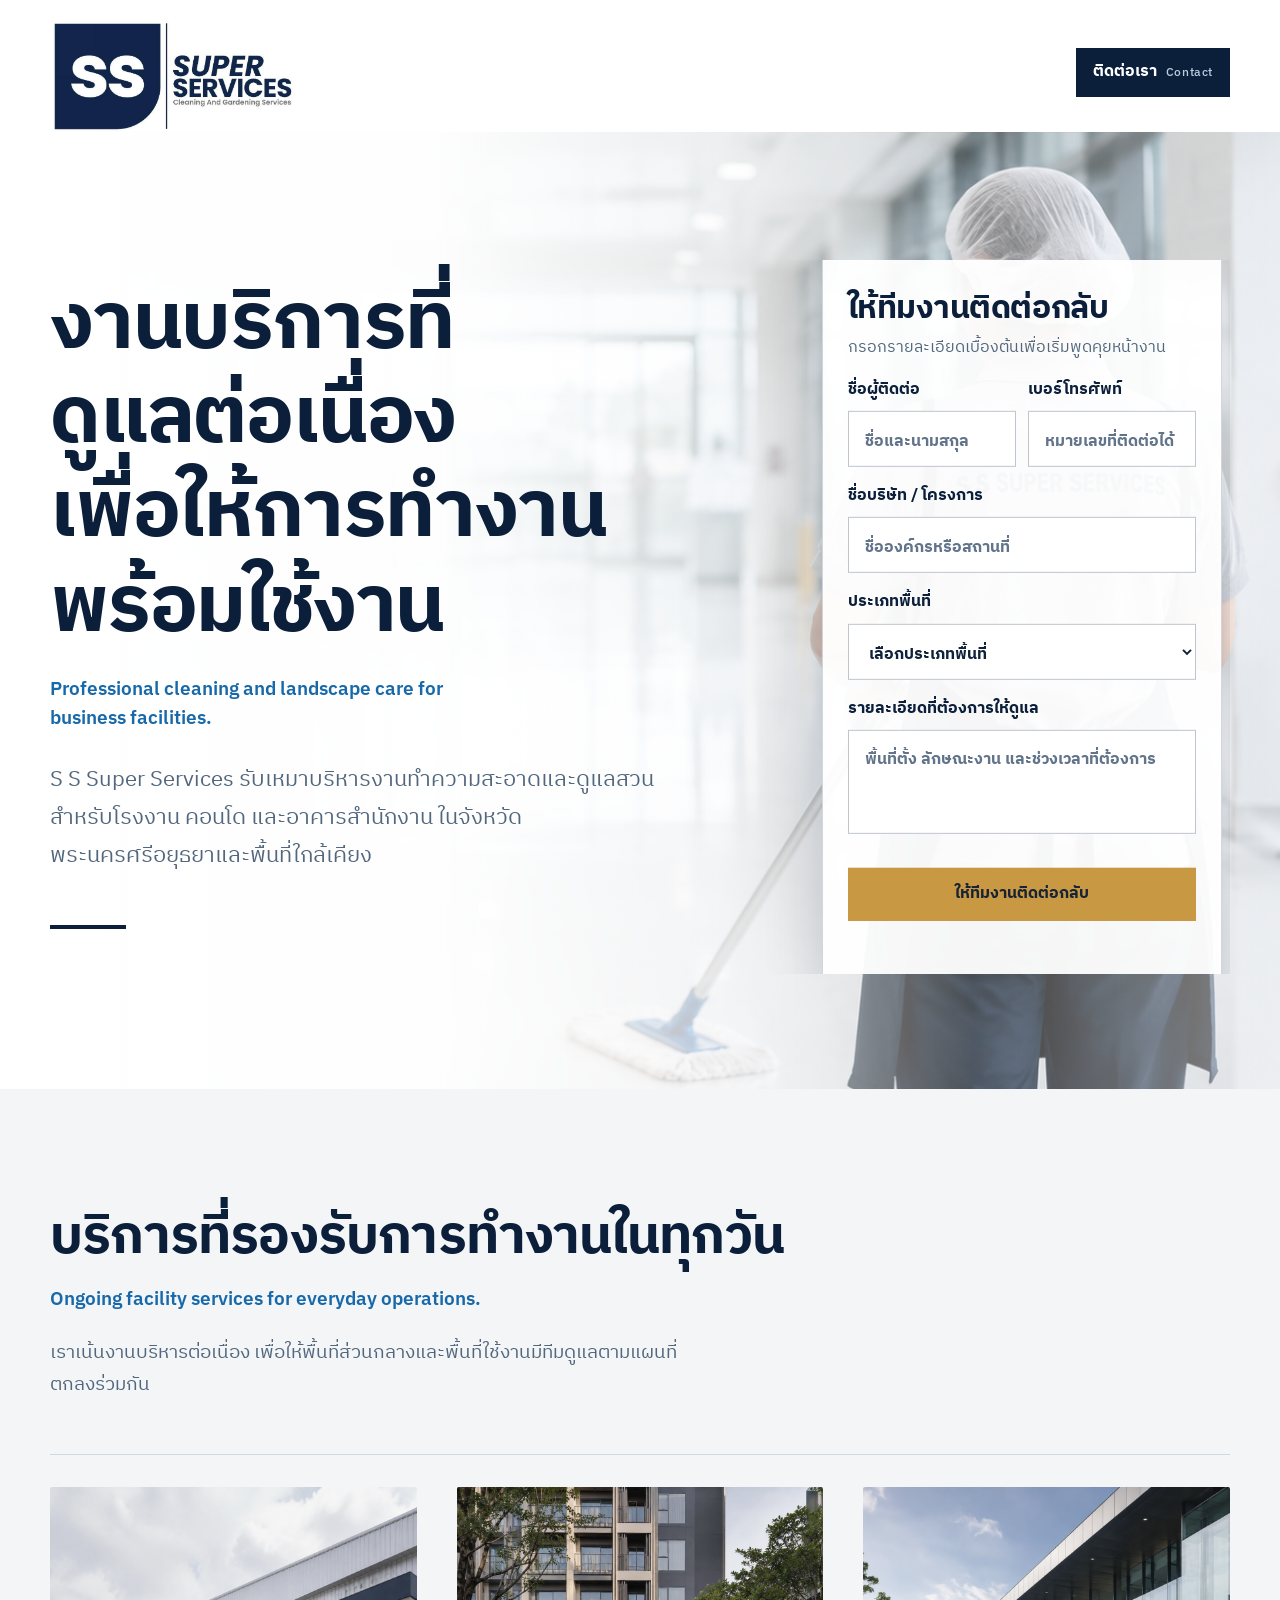
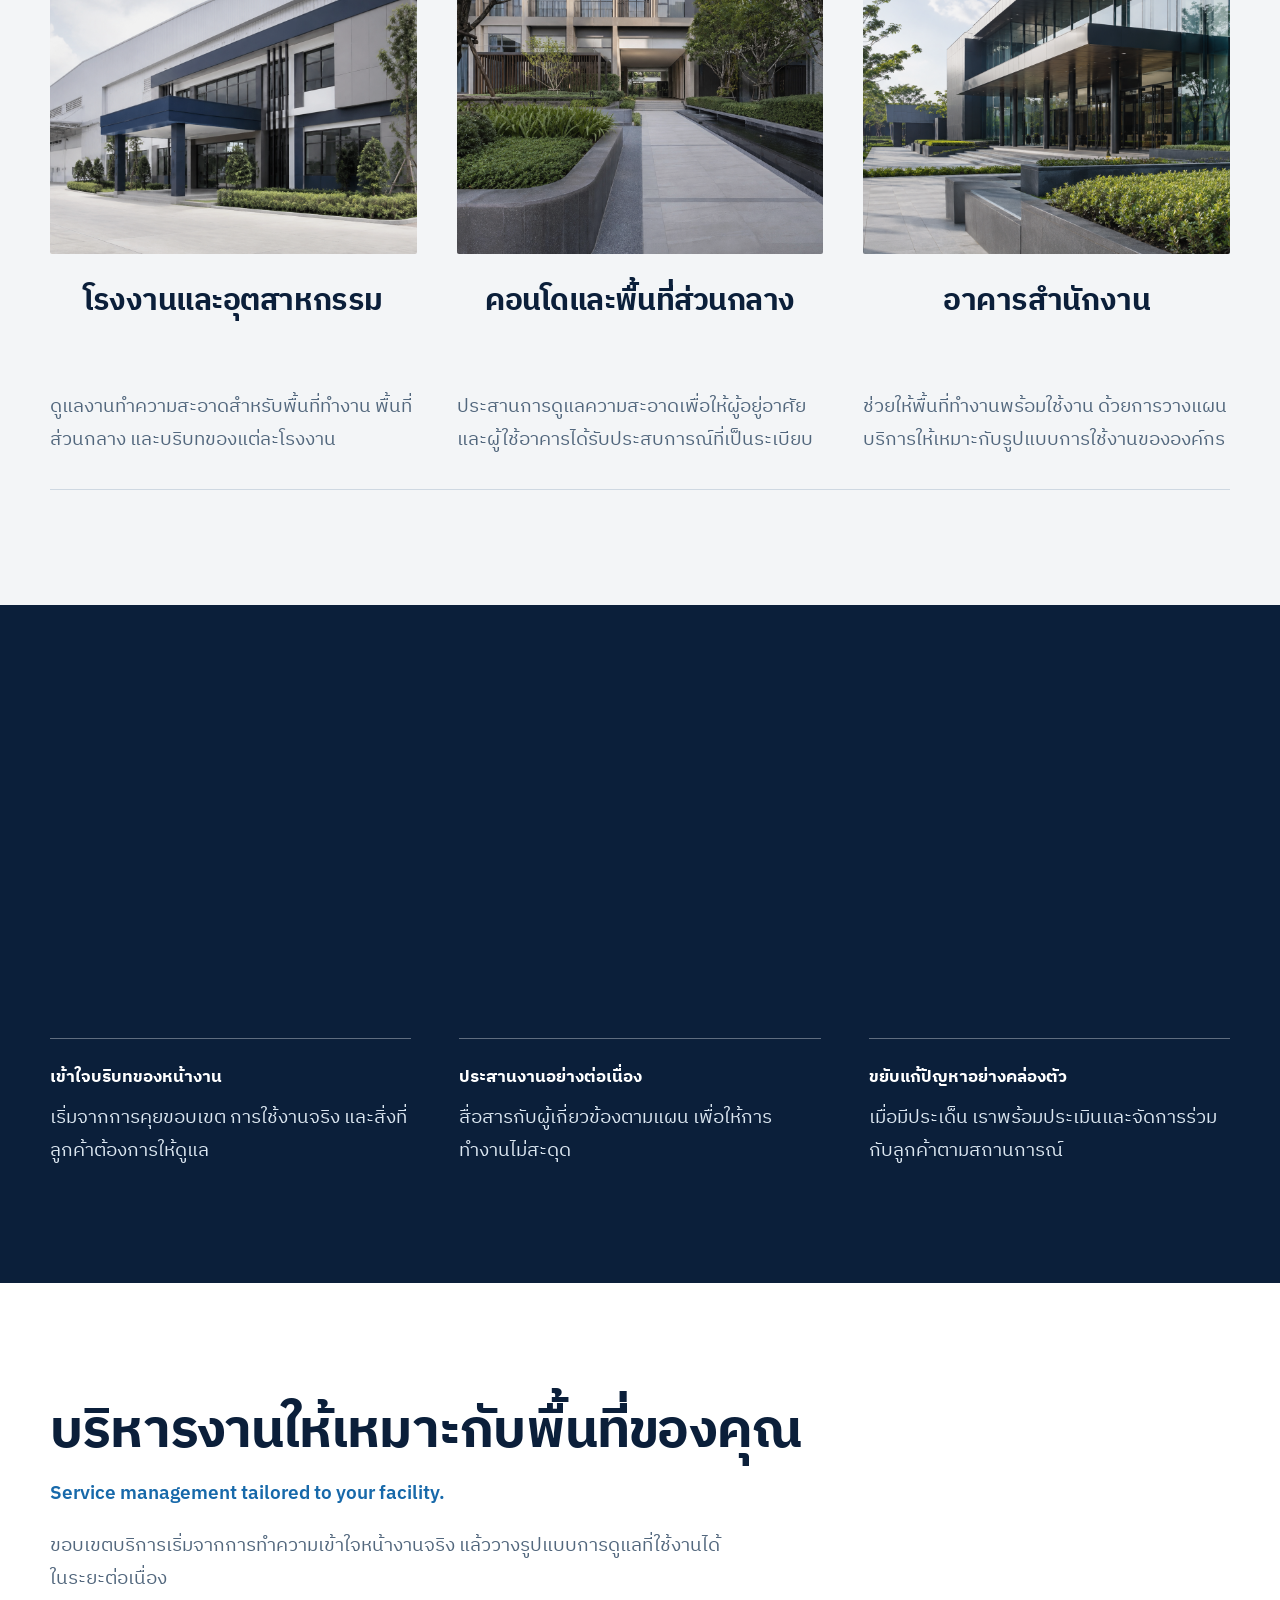
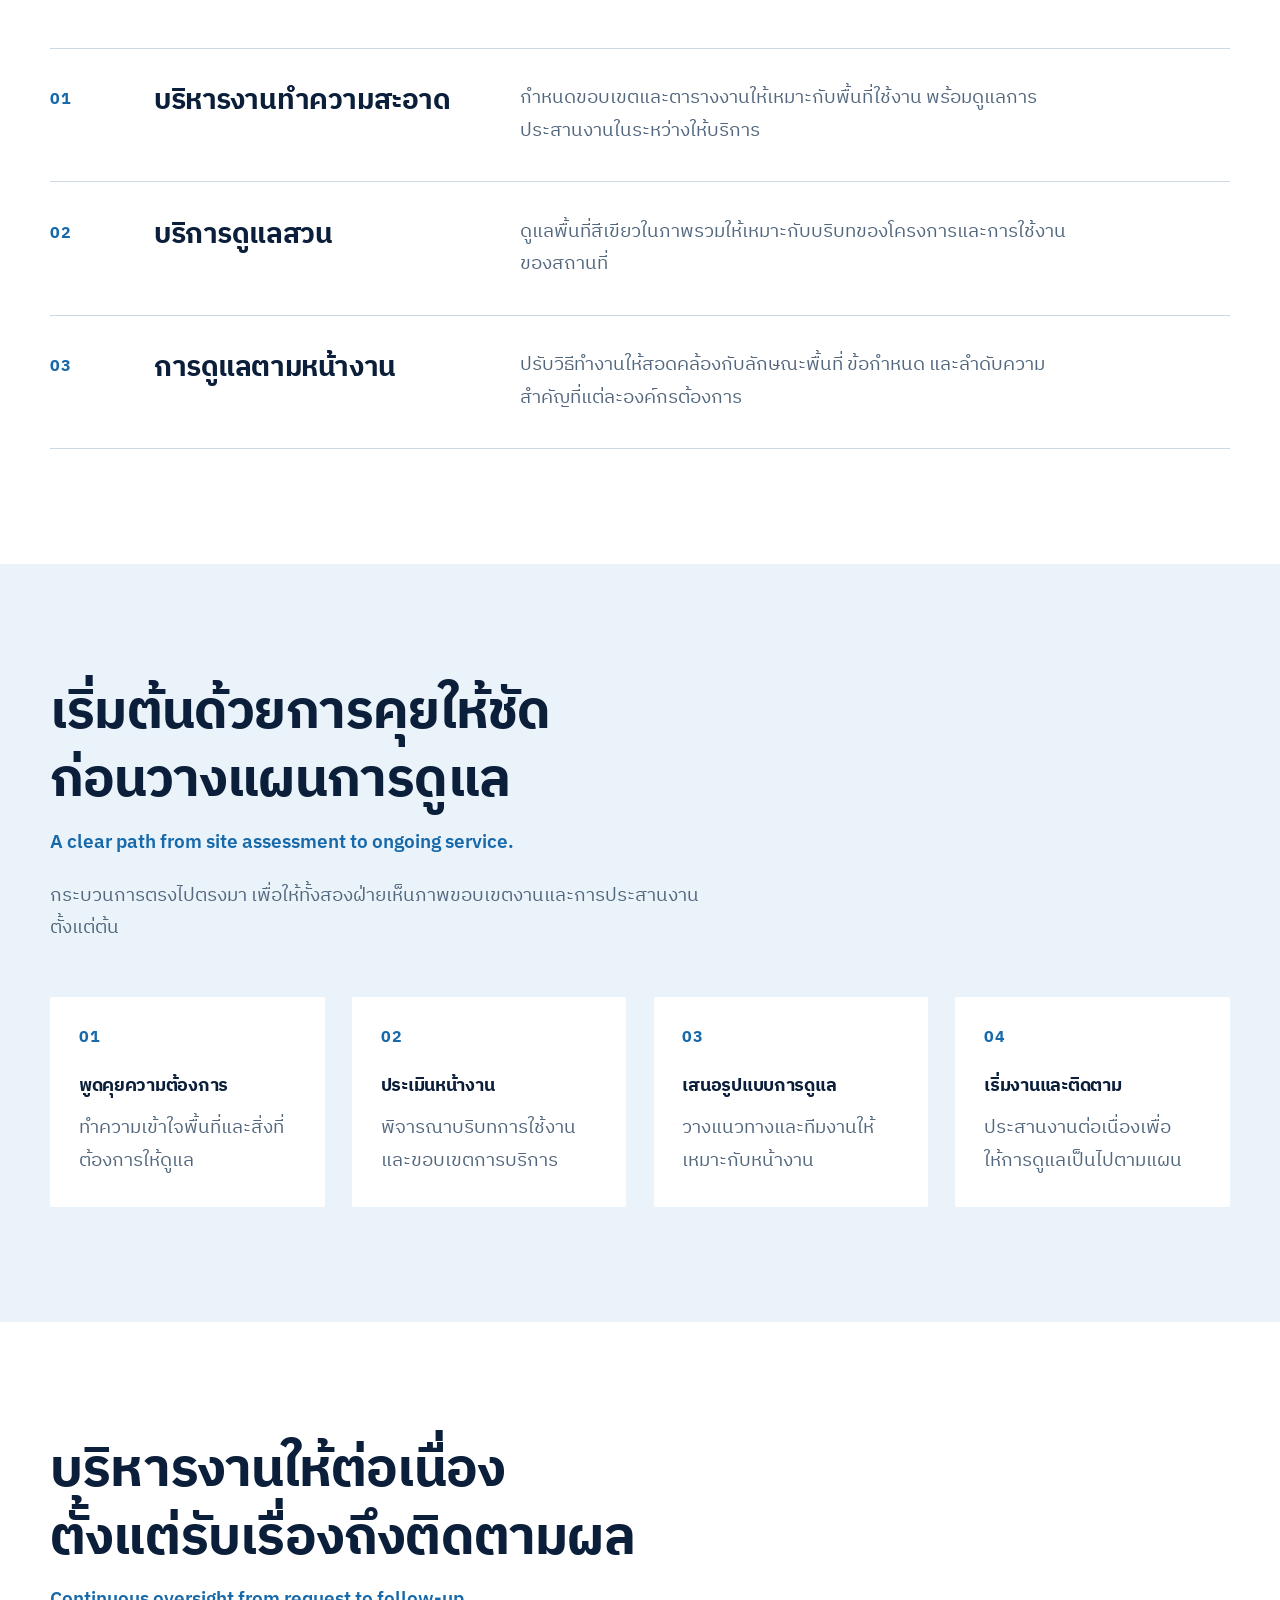
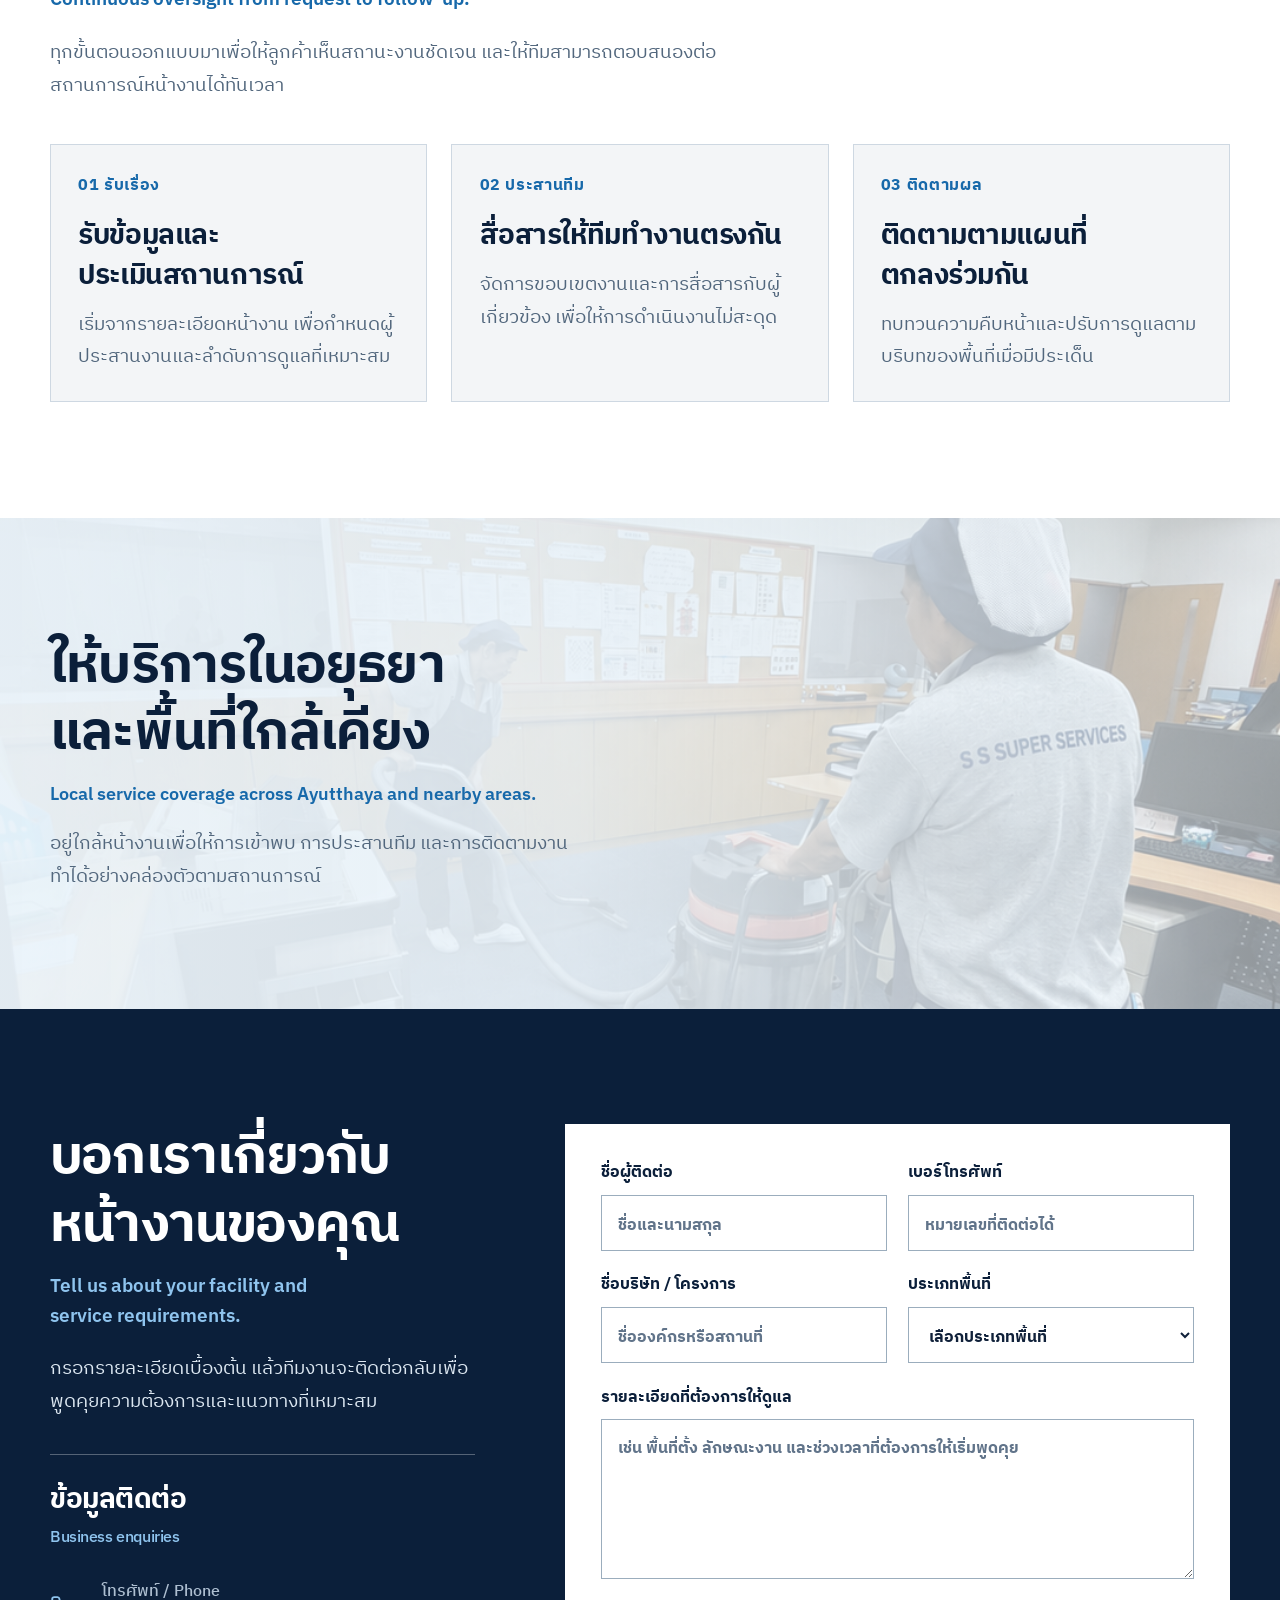
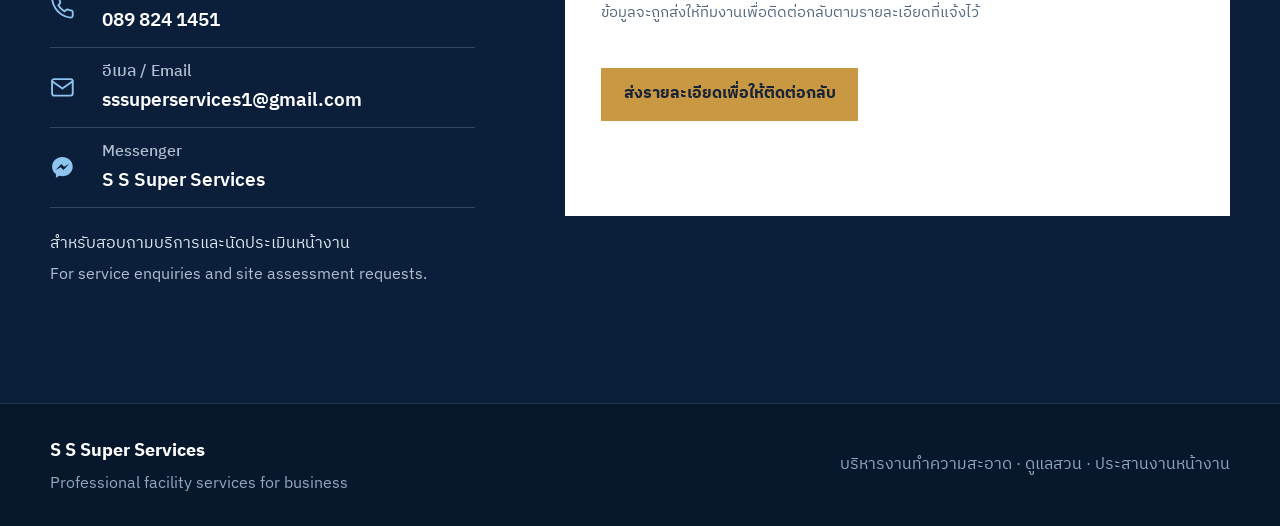
==== index.html @ 6e3c9402 "Refine contact links forms and responsive headings" ====
<!doctype html>
<html lang="th">
  <head>
    <meta charset="utf-8" />
    <meta
      name="viewport"
      content="width=device-width,initial-scale=1,viewport-fit=cover"
    />
    <meta name="theme-color" content="#0b1f3a" />
    <title>S S Super Services | บริหารงานทำความสะอาดและดูแลสวน</title>
    <meta
      name="description"
      content="S S Super Services บริหารงานทำความสะอาดและดูแลสวนสำหรับโรงงาน คอนโด และสำนักงานในอยุธยาและพื้นที่ใกล้เคียง"
    />
    <link rel="preconnect" href="https://fonts.googleapis.com" />
    <link rel="preconnect" href="https://fonts.gstatic.com" crossorigin />
    <link
      href="https://fonts.googleapis.com/css2?family=IBM+Plex+Sans+Thai:wght@400;500;600;700&family=IBM+Plex+Sans:wght@400;500;600;700&display=swap"
      rel="stylesheet"
    />
    <style>
      :root {
        --navy: #0b1f3a;
        --blue: #1769aa;
        --pale: #eaf3fa;
        --mist: #f3f5f7;
        --ink: #10213a;
        --muted: #52677d;
        --line: #ced8e2;
        --gold: #c99842;
        --light: #dce7f1;
        --display: clamp(2.25rem, 5.8vw, 4rem);
        --h2: clamp(1.85rem, 4.7vw, 3.05rem);
        --h3: clamp(1.22rem, 2.6vw, 1.55rem);
        --body: clamp(1rem, 1.35vw, 1.1rem);
        --section: clamp(4.25rem, 9vw, 7.5rem);
      }
      * {
        box-sizing: border-box;
      }
      html {
        scroll-behavior: smooth;
      }
      body {
        margin: 0;
        background: #fff;
        color: var(--ink);
        font-family: "Noto Sans Thai", Tahoma, sans-serif;
        font-size: var(--body);
        font-weight: 400;
        line-height: 1.92;
        font-synthesis: none;
        text-rendering: optimizeLegibility;
        padding-inline: env(safe-area-inset-left) env(safe-area-inset-right);
      }
      ::selection {
        background: var(--blue);
        color: #fff;
      }
      :focus-visible {
        outline: 3px solid var(--gold);
        outline-offset: 4px;
      }
      a {
        color: inherit;
      }
      button,
      input,
      select,
      textarea {
        font: inherit;
      }
      .shell {
        width: min(100% - 40px, 1180px);
        margin: auto;
      }
      .site-header {
        padding-top: 0.85rem;
      }
      .site-header::after {
        content: "";
        display: block;
        width: min(100% - 40px, 1180px);
        height: 1px;
        margin: 1rem auto 0;
        background: var(--line);
      }
      .header-row {
        min-height: 5.75rem;
        display: flex;
        align-items: center;
        justify-content: space-between;
        gap: 1rem;
      }
      .brand {
        line-height: 0;
      }
      .brand-logo {
        display: block;
        width: clamp(158px, 42vw, 250px);
        height: auto;
      }
      .contact-link {
        display: grid;
        place-items: center;
        min-width: 44px;
        min-height: 44px;
        color: var(--navy);
        font-size: 1rem;
        font-weight: 700;
        line-height: 1.55;
        text-decoration: none;
        border-bottom: 2px solid var(--blue);
        padding: 0.25rem 0;
      }
      .contact-link:hover {
        color: var(--blue);
      }
      main {
        overflow: hidden;
      }
      section {
        padding-block: var(--section);
      }
      h1,
      h2,
      h3,
      p {
        margin: 0;
      }
      h1,
      h2,
      h3 {
        color: var(--navy);
        overflow-wrap: anywhere;
      }
      .phrase {
        display: inline-block;
        white-space: nowrap;
      }
      h1 {
        font-size: var(--display);
        font-weight: 700;
        line-height: 1.43;
        letter-spacing: 0;
      }
      h2 {
        max-width: 27ch;
        font-size: var(--h2);
        font-weight: 700;
        line-height: 1.47;
        letter-spacing: 0;
      }
      h3 {
        font-size: var(--h3);
        font-weight: 700;
        line-height: 1.56;
      }
      .hero {
        position: relative;
        padding-top: clamp(4rem, 10vw, 8.5rem);
        background-color: #fff;
        background-image:
          linear-gradient(
            90deg,
            #fff 0%,
            rgba(255, 255, 255, 0.98) 34%,
            rgba(255, 255, 255, 0.72) 57%,
            rgba(255, 255, 255, 0.26) 76%,
            rgba(255, 255, 255, 0.52) 100%
          ),
          url("assets/ss-super-services-brand/hero-worker-wide-v3.png");
        background-size: cover;
        background-position: 70% center;
      }
      .hero-grid {
        display: grid;
        gap: 2.25rem;
        align-items: stretch;
      }
      .hero-copy {
        display: flex;
        flex-direction: column;
        justify-content: flex-start;
        min-width: 0;
        padding: clamp(0.4rem, 1.4vw, 1.1rem) clamp(0.25rem, 1vw, 1rem)
          clamp(1.75rem, 3.5vw, 3rem) 0;
        background: transparent;
        backdrop-filter: none;
      }
      .hero-copy h1 {
        max-width: 100%;
        font-size: clamp(2.55rem, 5.45vw, 4.35rem);
        line-height: 1.31;
      }
      .lead {
        max-width: 48ch;
        margin-top: 1.8rem;
        color: var(--muted);
        font-size: clamp(1.04rem, 3.5vw, 1.22rem);
        line-height: 1.96;
      }
      .hero-rule {
        width: 76px;
        height: 4px;
        margin-top: 3.15rem;
        background: var(--navy);
      }
      .hero-mobile-cta {
        display: none;
      }
      .hero-slot {
        position: relative;
        min-height: 20rem;
        overflow: hidden;
        background: transparent;
      }
      .hero-form {
        position: absolute;
        right: 0.5rem;
        top: 50%;
        bottom: auto;
        transform: translateY(-50%);
        display: grid;
        gap: 1rem;
        align-content: center;
        width: min(calc(100% - 1rem), 25rem);
        padding: 1.55rem;
        background: rgba(255, 255, 255, 0.48);
        border: 1px solid rgba(255, 255, 255, 0.58);
        backdrop-filter: blur(3px);
        box-shadow: 0 20px 52px rgba(13, 38, 70, 0.12);
      }
      .hero-form h3 {
        margin-top: 1rem;
        margin-bottom: -0.65rem;
        font-size: 1.9rem;
        line-height: 1.38;
        text-shadow: 0 1px 12px rgba(255, 255, 255, 0.78);
      }
      .hero-form p {
        margin-top: 0;
        color: var(--muted);
        font-size: 0.98rem;
        line-height: 1.7;
      }
      .hero-form label {
        color: var(--navy);
        font-size: 0.9rem;
        line-height: 1.45;
      }
      .hero-form input,
      .hero-form select,
      .hero-form textarea {
        min-height: 46px;
        padding: 0.68rem 0.8rem;
        background: rgba(255, 255, 255, 0.18);
        border-color: rgba(11, 31, 58, 0.26);
      }
      .hero-form textarea {
        min-height: 6.5rem;
        resize: none;
      }
      .hero-form .form-row {
        gap: 0.75rem;
      }
      .hero-form .button {
        width: 100%;
        min-height: 46px;
        margin-top: 0.15rem;
      }
      .hero-form .form-status {
        min-height: 1.6em;
        color: var(--navy);
        font-size: 0.88rem;
        line-height: 1.55;
      }
      .section-top {
        max-width: 60rem;
      }
      .section-top > p {
        max-width: 61ch;
        margin-top: 1.45rem;
        color: var(--muted);
        line-height: 1.94;
      }
      .service-areas {
        background: var(--mist);
      }
      .areas-grid {
        display: grid;
        gap: 2.2rem;
        margin-top: 3.25rem;
        padding-block: 2rem;
        border-block: 1px solid var(--line);
      }
      .area {
        display: grid;
        gap: 0.9rem;
        align-content: start;
        min-width: 0;
      }
      .area-visual {
        margin-bottom: 0.9rem;
      }
      .area-image {
        display: block;
        width: 100%;
        aspect-ratio: 1/1;
        object-fit: cover;
        border-radius: 1.35rem;
        filter: saturate(0.86) contrast(0.97);
      }
      .area h3 {
        margin-top: 0;
      }
      .area p,
      .service-item p,
      .step p,
      .area-band p {
        max-width: 52ch;
        color: var(--muted);
        line-height: 1.92;
      }
      .coordination {
        background: var(--navy);
        color: #fff;
      }
      .coordination h2 {
        color: #fff;
      }
      .coordination .section-top > p,
      .commitment p,
      .form-section .section-top > p,
      .form-help {
        color: var(--light);
      }
      .coordination-grid {
        display: grid;
        gap: 2.8rem;
        margin-top: 3.25rem;
      }
      .commitment {
        border-top: 1px solid rgba(255, 255, 255, 0.35);
        padding-top: 1.5rem;
      }
      .commitment b {
        display: block;
        color: #fff;
        font-size: 1.08rem;
        font-weight: 700;
        line-height: 1.64;
      }
      .commitment p {
        margin-top: 0.7rem;
        line-height: 1.92;
      }
      .service-list {
        margin-top: 3.25rem;
        border-top: 1px solid var(--line);
      }
      .service-item {
        display: grid;
        grid-template-columns: 2.8rem minmax(0, 1fr);
        gap: 1rem;
        padding: 2.1rem 0;
        border-bottom: 1px solid var(--line);
      }
      .service-number,
      .step b {
        color: var(--blue);
        font-family: Tahoma, sans-serif;
        font-weight: 700;
        letter-spacing: 0.06em;
      }
      .service-number {
        font-size: 0.9rem;
        line-height: 1.55;
        padding-top: 0.38rem;
      }
      .process {
        background: var(--pale);
      }
      .process-grid {
        display: grid;
        gap: 1.4rem;
        margin-top: 3.25rem;
        padding: 0;
        border: 0;
      }
      .step {
        display: flex;
        flex-direction: column;
        min-width: 0;
        min-height: 100%;
        padding: 1.8rem;
        background: #fff;
        border-radius: 1.35rem;
      }
      .step b {
        display: block;
        font-family: Tahoma, sans-serif;
        font-size: 0.98rem;
        line-height: 1.55;
        margin-bottom: 1.4rem;
      }
      .step h3 {
        min-height: 3.15em;
      }
      .step p {
        margin-top: 0.9rem;
      }
      .field-standard {
        background: #fff;
      }
      .standard-grid {
        display: grid;
        gap: 1rem;
        margin-top: 2.6rem;
      }
      .standard-card {
        min-width: 0;
        padding: 1.7rem;
        border: 1px solid var(--line);
        background: var(--mist);
      }
      .standard-number {
        display: block;
        color: var(--blue);
        font-family: Tahoma, sans-serif;
        font-size: 0.9rem;
        font-weight: 700;
        letter-spacing: 0.08em;
      }
      .standard-card h3 {
        margin-top: 1.1rem;
      }
      .standard-card p {
        margin-top: 0.75rem;
        color: var(--muted);
        line-height: 1.88;
      }
      .coverage {
        background: var(--navy);
        color: #fff;
      }
      .coverage h2 {
        color: #fff;
      }
      .coverage-grid {
        display: grid;
        gap: 2.5rem;
        align-items: center;
      }
      .eyebrow {
        color: #78b6e8 !important;
        font-family: Tahoma, sans-serif;
        font-size: 0.85rem;
        font-weight: 700;
        letter-spacing: 0.1em;
        line-height: 1.5;
      }
      .coverage-copy > p:last-child {
        max-width: 54ch;
        margin-top: 1.25rem;
        color: var(--light);
        line-height: 1.9;
      }
      .coverage-map {
        position: relative;
        min-height: 22rem;
        overflow: hidden;
        border: 1px solid rgba(255, 255, 255, 0.26);
        background: rgba(255, 255, 255, 0.06);
      }
      .coverage-map::before,
      .coverage-map::after {
        content: "";
        position: absolute;
        border: 1px solid rgba(120, 182, 232, 0.22);
        border-radius: 50%;
        pointer-events: none;
      }
      .coverage-map::before {
        width: 29rem;
        height: 29rem;
        right: -14rem;
        bottom: -15rem;
      }
      .coverage-map::after {
        width: 18rem;
        height: 18rem;
        left: -10rem;
        top: -10rem;
      }
      .map-line {
        position: absolute;
        height: 1px;
        transform-origin: left;
        background: rgba(120, 182, 232, 0.72);
      }
      .line-bkk {
        left: 49%;
        top: 58%;
        width: 30%;
        transform: rotate(47deg);
      }
      .line-pathum {
        left: 49%;
        top: 54%;
        width: 25%;
        transform: rotate(20deg);
      }
      .line-nontha {
        left: 49%;
        top: 60%;
        width: 32%;
        transform: rotate(76deg);
      }
      .line-suphan {
        left: 48%;
        top: 52%;
        width: 25%;
        transform: rotate(-47deg);
      }
      .map-node {
        position: absolute;
        z-index: 1;
        display: grid;
        place-items: center;
        min-width: 4.5rem;
        min-height: 2.3rem;
        padding: 0.35rem 0.7rem;
        border: 1px solid rgba(255, 255, 255, 0.36);
        background: rgba(11, 31, 58, 0.7);
        color: #fff;
        font-size: 0.84rem;
        font-weight: 700;
        line-height: 1.35;
      }
      .map-hub {
        left: 39%;
        top: 47%;
        border-color: #d7aa5b;
        background: var(--gold);
        color: var(--ink);
      }
      .map-bkk {
        right: 10%;
        bottom: 15%;
      }
      .map-pathum {
        right: 13%;
        top: 25%;
      }
      .map-nontha {
        right: 22%;
        bottom: 7%;
      }
      .map-suphan {
        left: 12%;
        top: 15%;
      }
      .area-band {
        border: 0;
      }
      .area-band-grid {
        display: grid;
        gap: 1.4rem;
        align-items: center;
      }
      .form-section {
        background: var(--navy);
        color: #fff;
      }
      .form-section h2 {
        color: #fff;
      }
      .contact-form {
        display: grid;
        gap: 1.35rem;
        max-width: 780px;
        margin-top: 2.9rem;
      }
      .form-row {
        display: grid;
        gap: 1.35rem;
      }
      label {
        display: grid;
        gap: 0.55rem;
        color: #fff;
        font-size: 1rem;
        font-weight: 700;
        line-height: 1.62;
      }
      input,
      select,
      textarea {
        width: 100%;
        min-height: 50px;
        border: 1px solid #9badbd;
        border-radius: 0;
        background: #fff;
        color: var(--ink);
        padding: 0.82rem 1rem;
        line-height: 1.7;
      }
      textarea {
        min-height: 10rem;
        resize: vertical;
      }
      input::placeholder,
      textarea::placeholder {
        color: #61748a;
        opacity: 1;
      }
      .form-help {
        font-size: 0.94rem;
        line-height: 1.84;
      }
      .button {
        min-height: 52px;
        width: 100%;
        border: 1px solid var(--gold);
        background: var(--gold);
        color: #172337;
        padding: 0.8rem 1.35rem;
        font-weight: 700;
        line-height: 1.55;
        cursor: pointer;
      }
      .button:hover {
        background: #d7aa5b;
      }
      .button:active {
        transform: translateY(1px);
      }
      .form-status {
        min-height: 2em;
        color: #fff;
        font-weight: 700;
        line-height: 1.82;
      }
      .reveal {
        opacity: 0;
        transform: translateY(18px);
        transition:
          opacity 0.55s ease,
          transform 0.55s cubic-bezier(0.2, 0.8, 0.2, 1);
      }
      .reveal.is-visible {
        opacity: 1;
        transform: none;
      }
      @media (min-width: 640px) {
        .shell {
          width: min(100% - 64px, 1180px);
        }
        .site-header::after {
          width: min(100% - 64px, 1180px);
        }
        .button {
          width: max-content;
          min-width: 220px;
        }
        .area-band-grid {
          grid-template-columns: 0.8fr 1.2fr;
          gap: 3rem;
        }
      }
      @media (min-width: 720px) {
        .shell {
          width: min(100% - 80px, 1180px);
        }
        .site-header::after {
          width: min(100% - 80px, 1180px);
        }
        .header-row {
          min-height: clamp(5.75rem, 10vw, 7rem);
        }
        .hero-grid {
          grid-template-columns: minmax(0, 1.16fr) minmax(25rem, 0.84fr);
          gap: 1.5rem;
        }
        .hero-slot {
          min-height: 42rem;
        }
        .areas-grid {
          grid-template-columns: repeat(3, minmax(0, 1fr));
          gap: 2rem;
        }
        .area h3 {
          min-height: 3.15em;
        }
        .coordination-grid {
          grid-template-columns: repeat(3, minmax(0, 1fr));
          gap: 3rem;
        }
        .service-item {
          grid-template-columns: 5rem minmax(13rem, 0.65fr) 1.35fr;
          gap: 1.5rem;
        }
        .service-item p {
          margin-top: 0;
        }
        .process-grid {
          grid-template-columns: repeat(4, minmax(0, 1fr));
          gap: 1.4rem;
        }
        .form-row {
          grid-template-columns: 1fr 1fr;
        }
      }
      @media (max-width: 719px) {
        :root {
          --section: clamp(3.4rem, 12vw, 4.8rem);
        }
        .site-header {
          padding-top: 0.35rem;
        }
        .header-row {
          min-height: 5.1rem;
        }
        .brand-logo {
          width: clamp(150px, 48vw, 196px);
        }
        .hero {
          padding-top: 2.6rem;
          background-position: 68% center;
        }
        .hero-grid {
          gap: 0;
        }
        .hero-copy {
          padding: 0.25rem 0 2.8rem;
        }
        .hero-copy h1 {
          font-size: clamp(2.2rem, 10vw, 2.8rem);
          line-height: 1.39;
        }
        .lead {
          margin-top: 1.4rem;
          font-size: 1.02rem;
          line-height: 1.88;
        }
        .hero-rule {
          margin-top: 2rem;
        }
        .hero-mobile-cta {
          display: inline-grid;
          place-items: center;
          min-height: 50px;
          width: max-content;
          margin-top: 1.4rem;
          padding: 0 1.35rem;
          background: var(--gold);
          color: var(--ink);
          font-weight: 700;
          line-height: 1.5;
          text-decoration: none;
        }
        .hero-slot {
          display: none;
        }
        .areas-grid {
          gap: 2.7rem;
          margin-top: 2.3rem;
          padding-block: 0;
          border: 0;
        }
        .area-image {
          border-radius: 1.1rem;
        }
        .process-grid {
          grid-template-columns: 1fr;
          gap: 1.25rem;
          margin-top: 2.4rem;
        }
        .step {
          padding: 1.7rem;
        }
        .step h3 {
          min-height: 0;
          white-space: nowrap;
          font-size: clamp(1.08rem, 5.2vw, 1.35rem);
          line-height: 1.5;
        }
        .area-band-grid {
          gap: 1rem;
        }
        .contact-form {
          margin-top: 2.2rem;
        }
        .form-row {
          gap: 1rem;
        }
      }
      @media (min-width: 720px) {
        .standard-grid {
          grid-template-columns: repeat(3, minmax(0, 1fr));
          gap: 1.5rem;
        }
        .coverage-grid {
          grid-template-columns: minmax(0, 0.95fr) minmax(22rem, 1.05fr);
          gap: 4rem;
        }
      }
      @media (min-width: 1024px) {
        .hero-grid {
          grid-template-columns: minmax(0, 1.18fr) minmax(27rem, 0.82fr);
          gap: 2.25rem;
        }
        .hero-copy {
          padding-right: 1.5rem;
        }
        .hero-slot {
          min-height: 42rem;
        }
        .areas-grid {
          gap: 2.5rem;
        }
        .process-grid {
          gap: 1.7rem;
        }
      }
      @media (min-width: 720px) and (max-width: 1199px) {
        .process-grid {
          grid-template-columns: repeat(2, minmax(0, 1fr));
          gap: 1.5rem;
        }
        .step {
          padding: 2rem;
        }
        .step h3 {
          min-height: 0;
          white-space: nowrap;
          font-size: clamp(1.2rem, 2.2vw, 1.45rem);
        }
      }
      @media (min-width: 1200px) {
        .process-grid {
          grid-template-columns: repeat(4, minmax(0, 1fr));
          gap: 1.7rem;
        }
        .step h3 {
          min-height: 0;
          white-space: nowrap;
          font-size: clamp(1.04rem, 1.38vw, 1.28rem);
        }
      }
      @media (max-width: 719px) {
        .coverage {
          background-image:
            linear-gradient(
              90deg,
              rgba(234, 243, 250, 0.96) 0%,
              rgba(234, 243, 250, 0.82) 100%
            ),
            url("assets/ss-super-services-brand/coverage-cleaning-office-branded.png");
          background-position: center 45%;
        }
        .coverage-map {
          min-height: 19rem;
        }
        .map-hub {
          left: 36%;
          top: 47%;
        }
        .map-bkk {
          right: 7%;
          bottom: 14%;
        }
        .map-pathum {
          right: 7%;
          top: 23%;
        }
        .map-nontha {
          right: 16%;
          bottom: 5%;
        }
        .map-suphan {
          left: 7%;
          top: 14%;
        }
      }
      @media (max-width: 359px) {
        .shell {
          width: min(100% - 28px, 1180px);
        }
        .site-header::after {
          width: min(100% - 28px, 1180px);
        }
        .brand-logo {
          width: 146px;
        }
        .contact-link {
          font-size: 0.92rem;
        }
        h1 {
          font-size: 2.22rem;
          line-height: 1.46;
        }
        .service-item {
          grid-template-columns: 2.4rem minmax(0, 1fr);
        }
      }
      @media (hover: none) {
        .contact-link:hover {
          color: var(--navy);
        }
        .button:hover {
          background: var(--gold);
        }
      }
      @media (prefers-reduced-motion: reduce) {
        html {
          scroll-behavior: auto;
        }
        *,
        *::before,
        *::after {
          animation-duration: 0.01ms !important;
          transition-duration: 0.01ms !important;
        }
        .reveal {
          opacity: 1;
          transform: none;
        }
      }
      .field-standard .standard-number {
        font-family: inherit;
        letter-spacing: 0.04em;
      }
      .coverage {
        position: relative;
        overflow: hidden;
        background-color: var(--pale);
        background-image:
          linear-gradient(
            90deg,
            rgba(234, 243, 250, 0.96) 0%,
            rgba(234, 243, 250, 0.91) 45%,
            rgba(234, 243, 250, 0.62) 100%
          ),
          url("assets/ss-super-services-brand/coverage-cleaning-office-branded.png");
        background-position: center 45%;
        background-size: cover;
        color: var(--ink);
      }
      .coverage h2 {
        color: var(--navy);
      }
      .coverage-copy {
        max-width: 35rem;
      }
      .coverage-copy > p:last-child {
        color: var(--muted);
      }
      .coverage-points {
        padding: clamp(1.5rem, 3vw, 2.4rem);
        background: #fff;
        border: 1px solid var(--line);
        box-shadow: 0 14px 34px rgba(13, 38, 70, 0.08);
      }
      .coverage-points p {
        color: var(--blue);
        font-size: 0.94rem;
        font-weight: 700;
        line-height: 1.6;
      }
      .coverage-points strong {
        display: block;
        margin-top: 0.3rem;
        color: var(--navy);
        font-size: clamp(1.55rem, 3vw, 2.15rem);
        font-weight: 700;
        line-height: 1.45;
      }
      .coverage-chip-list {
        display: flex;
        flex-wrap: wrap;
        gap: 0.65rem;
        margin-top: 1.35rem;
      }
      .coverage-chip-list span {
        padding: 0.48rem 0.75rem;
        border: 1px solid var(--line);
        color: var(--muted);
        font-size: 0.95rem;
        font-weight: 700;
        line-height: 1.5;
      }
      .standard-card,
      .coverage-points {
        font-family: "Noto Sans Thai", Tahoma, sans-serif;
      }
      .spam-trap {
        position: absolute !important;
        left: -10000px !important;
        width: 1px !important;
        height: 1px !important;
        overflow: hidden !important;
      }
      .turnstile-slot {
        min-height: 0;
      }
    </style>
    <link rel="stylesheet" href="b2b-contact.css" />
  </head>
  <body>
    <header class="site-header">
      <div class="shell header-row">
        <a class="brand" href="#main" aria-label="S S Super Services หน้าแรก"
          ><img
            class="brand-logo"
            src="assets/ss-super-services-brand/ss-super-services-logo.png"
            alt="S S Super Services" /></a
        ><a class="contact-link" href="#contact"
          ><span>ติดต่อเรา</span><small lang="en">Contact</small></a
        >
      </div>
    </header>
    <main id="main">
      <section class="hero">
        <div class="shell hero-grid">
          <div class="hero-copy reveal">
            <h1>
              <span class="phrase">งานบริการที่</span
              ><span class="phrase">ดูแลต่อเนื่อง</span
              ><span class="phrase">เพื่อให้การทำงาน</span
              ><span class="phrase">พร้อมใช้งาน</span>
            </h1>
            <p class="hero-english" lang="en">
              Professional cleaning and landscape care for business facilities.
            </p>
            <p class="lead">
              S S Super Services รับเหมาบริหารงานทำความสะอาดและดูแลสวน
              สำหรับโรงงาน คอนโด และอาคารสำนักงาน
              ในจังหวัดพระนครศรีอยุธยาและพื้นที่ใกล้เคียง
            </p>
            <div class="hero-rule" aria-hidden="true"></div>
            <a class="hero-mobile-cta" href="#contact">ติดต่อทีมงาน</a>
          </div>
          <div
            class="hero-slot reveal"
            role="img"
            aria-label="พนักงานทำความสะอาด S S Super Services"
          >
            <form class="hero-form" id="hero-contact-form">
              <h3>ให้ทีมงานติดต่อกลับ</h3>
              <p>กรอกรายละเอียดเบื้องต้นเพื่อเริ่มพูดคุยหน้างาน</p>
              <div class="form-row">
                <label
                  >ชื่อผู้ติดต่อ<input
                    name="hero-name"
                    autocomplete="name"
                    required
                    placeholder="ชื่อและนามสกุล" /></label
                ><label
                  >เบอร์โทรศัพท์<input
                    name="hero-phone"
                    autocomplete="tel"
                    inputmode="tel"
                    required
                    placeholder="หมายเลขที่ติดต่อได้"
                /></label>
              </div>
              <label
                >ชื่อบริษัท / โครงการ<input
                  name="hero-company"
                  autocomplete="organization"
                  required
                  placeholder="ชื่อองค์กรหรือสถานที่" /></label
              ><label
                >ประเภทพื้นที่<select name="hero-site" required>
                  <option value="" selected disabled>เลือกประเภทพื้นที่</option>
                  <option>โรงงาน / อุตสาหกรรม</option>
                  <option>คอนโด / พื้นที่ส่วนกลาง</option>
                  <option>อาคารสำนักงาน</option>
                  <option>อื่น ๆ</option>
                </select></label
              ><label
                >รายละเอียดที่ต้องการให้ดูแล<textarea
                  name="hero-detail"
                  required
                  placeholder="พื้นที่ตั้ง ลักษณะงาน และช่วงเวลาที่ต้องการ"
                ></textarea></label
              ><label class="spam-trap" aria-hidden="true"
                >Website<input name="website" tabindex="-1" autocomplete="off"
              /></label>
              <div class="turnstile-slot" aria-live="polite"></div>
              <button class="button" type="submit">ให้ทีมงานติดต่อกลับ</button>
              <p class="form-status" aria-live="polite"></p>
            </form>
          </div>
        </div>
      </section>
      <section class="service-areas">
        <div class="shell">
          <div class="section-top reveal">
            <h2>
              <span class="phrase">บริการที่รองรับ</span
              ><span class="phrase">การทำงานในทุกวัน</span>
            </h2>
            <p class="section-english" lang="en">
              Ongoing facility services for everyday operations.
            </p>
            <p>
              เราเน้นงานบริหารต่อเนื่อง
              เพื่อให้พื้นที่ส่วนกลางและพื้นที่ใช้งานมีทีมดูแลตามแผนที่ตกลงร่วมกัน
            </p>
          </div>
          <div class="areas-grid reveal">
            <article class="area">
              <div class="area-visual">
                <img
                  class="area-image"
                  src="assets/ss-super-services-brand/service-factory.png"
                  alt="อาคารโรงงานและอุตสาหกรรม"
                />
              </div>
              <h3>โรงงานและอุตสาหกรรม</h3>
              <p>
                ดูแลงานทำความสะอาดสำหรับพื้นที่ทำงาน พื้นที่ส่วนกลาง
                และบริบทของแต่ละโรงงาน
              </p>
            </article>
            <article class="area">
              <div class="area-visual">
                <img
                  class="area-image"
                  src="assets/ss-super-services-brand/service-condo.png"
                  alt="อาคารคอนโดและพื้นที่ส่วนกลาง"
                />
              </div>
              <h3>คอนโดและพื้นที่ส่วนกลาง</h3>
              <p>
                ประสานการดูแลความสะอาดเพื่อให้ผู้อยู่อาศัยและผู้ใช้อาคารได้รับประสบการณ์ที่เป็นระเบียบ
              </p>
            </article>
            <article class="area">
              <div class="area-visual">
                <img
                  class="area-image"
                  src="assets/ss-super-services-brand/service-office.png"
                  alt="อาคารสำนักงาน"
                />
              </div>
              <h3>อาคารสำนักงาน</h3>
              <p>
                ช่วยให้พื้นที่ทำงานพร้อมใช้งาน
                ด้วยการวางแผนบริการให้เหมาะกับรูปแบบการใช้งานขององค์กร
              </p>
            </article>
          </div>
        </div>
      </section>
      <section class="coordination">
        <div class="shell">
          <div class="section-top reveal">
            <h2>
              <span class="phrase">เมื่อเกิดเรื่องหน้างาน</span
              ><span class="phrase">การประสานงาน</span
              ><span class="phrase">ต้องไปต่อได้เร็ว</span>
            </h2>
            <p class="section-english" lang="en">
              Responsive coordination when operational issues arise.
            </p>
            <p>
              ความใกล้ชิดในพื้นที่ช่วยให้เราติดตามสถานการณ์ ประสานทีม
              และหาทางออกตามความเหมาะสมของหน้างานได้คล่องตัว
            </p>
          </div>
          <div class="coordination-grid reveal">
            <div class="commitment">
              <b>เข้าใจบริบทของหน้างาน</b>
              <p>
                เริ่มจากการคุยขอบเขต การใช้งานจริง
                และสิ่งที่ลูกค้าต้องการให้ดูแล
              </p>
            </div>
            <div class="commitment">
              <b>ประสานงานอย่างต่อเนื่อง</b>
              <p>สื่อสารกับผู้เกี่ยวข้องตามแผน เพื่อให้การทำงานไม่สะดุด</p>
            </div>
            <div class="commitment">
              <b>ขยับแก้ปัญหาอย่างคล่องตัว</b>
              <p>
                เมื่อมีประเด็น เราพร้อมประเมินและจัดการร่วมกับลูกค้าตามสถานการณ์
              </p>
            </div>
          </div>
        </div>
      </section>
      <section>
        <div class="shell">
          <div class="section-top reveal">
            <h2>
              <span class="phrase">บริหารงานให้เหมาะกับ</span
              ><span class="phrase">พื้นที่ของคุณ</span>
            </h2>
            <p class="section-english" lang="en">
              Service management tailored to your facility.
            </p>
            <p>
              ขอบเขตบริการเริ่มจากการทำความเข้าใจหน้างานจริง
              แล้ววางรูปแบบการดูแลที่ใช้งานได้ในระยะต่อเนื่อง
            </p>
          </div>
          <div class="service-list reveal">
            <article class="service-item">
              <span class="service-number">01</span>
              <h3>บริหารงานทำความสะอาด</h3>
              <p>
                กำหนดขอบเขตและตารางงานให้เหมาะกับพื้นที่ใช้งาน
                พร้อมดูแลการประสานงานในระหว่างให้บริการ
              </p>
            </article>
            <article class="service-item">
              <span class="service-number">02</span>
              <h3>บริการดูแลสวน</h3>
              <p>
                ดูแลพื้นที่สีเขียวในภาพรวมให้เหมาะกับบริบทของโครงการและการใช้งานของสถานที่
              </p>
            </article>
            <article class="service-item">
              <span class="service-number">03</span>
              <h3>การดูแลตามหน้างาน</h3>
              <p>
                ปรับวิธีทำงานให้สอดคล้องกับลักษณะพื้นที่ ข้อกำหนด
                และลำดับความสำคัญที่แต่ละองค์กรต้องการ
              </p>
            </article>
          </div>
        </div>
      </section>
      <section class="process">
        <div class="shell">
          <div class="section-top reveal">
            <h2>
              <span class="phrase">เริ่มต้นด้วยการคุยให้ชัด</span
              ><span class="phrase">ก่อนวางแผนการดูแล</span>
            </h2>
            <p class="section-english" lang="en">
              A clear path from site assessment to ongoing service.
            </p>
            <p>
              กระบวนการตรงไปตรงมา
              เพื่อให้ทั้งสองฝ่ายเห็นภาพขอบเขตงานและการประสานงานตั้งแต่ต้น
            </p>
          </div>
          <div class="process-grid reveal">
            <article class="step">
              <b>01</b>
              <h3>พูดคุยความต้องการ</h3>
              <p>ทำความเข้าใจพื้นที่และสิ่งที่ต้องการให้ดูแล</p>
            </article>
            <article class="step">
              <b>02</b>
              <h3>ประเมินหน้างาน</h3>
              <p>พิจารณาบริบทการใช้งานและขอบเขตการบริการ</p>
            </article>
            <article class="step">
              <b>03</b>
              <h3>เสนอรูปแบบการดูแล</h3>
              <p>วางแนวทางและทีมงานให้เหมาะกับหน้างาน</p>
            </article>
            <article class="step">
              <b>04</b>
              <h3>เริ่มงานและติดตาม</h3>
              <p>ประสานงานต่อเนื่องเพื่อให้การดูแลเป็นไปตามแผน</p>
            </article>
          </div>
        </div>
      </section>
      <section class="field-standard">
        <div class="shell">
          <div class="section-top reveal">
            <h2>
              <span class="phrase">บริหารงานให้ต่อเนื่อง</span
              ><span class="phrase">ตั้งแต่รับเรื่องถึงติดตามผล</span>
            </h2>
            <p class="section-english" lang="en">
              Continuous oversight from request to follow-up.
            </p>
            <p>
              ทุกขั้นตอนออกแบบมาเพื่อให้ลูกค้าเห็นสถานะงานชัดเจน
              และให้ทีมสามารถตอบสนองต่อสถานการณ์หน้างานได้ทันเวลา
            </p>
          </div>
          <div class="standard-grid reveal">
            <article class="standard-card">
              <span class="standard-number">01 รับเรื่อง</span>
              <h3>รับข้อมูลและประเมินสถานการณ์</h3>
              <p>
                เริ่มจากรายละเอียดหน้างาน
                เพื่อกำหนดผู้ประสานงานและลำดับการดูแลที่เหมาะสม
              </p>
            </article>
            <article class="standard-card">
              <span class="standard-number">02 ประสานทีม</span>
              <h3>สื่อสารให้ทีมทำงานตรงกัน</h3>
              <p>
                จัดการขอบเขตงานและการสื่อสารกับผู้เกี่ยวข้อง
                เพื่อให้การดำเนินงานไม่สะดุด
              </p>
            </article>
            <article class="standard-card">
              <span class="standard-number">03 ติดตามผล</span>
              <h3>ติดตามตามแผนที่ตกลงร่วมกัน</h3>
              <p>
                ทบทวนความคืบหน้าและปรับการดูแลตามบริบทของพื้นที่เมื่อมีประเด็น
              </p>
            </article>
          </div>
        </div>
      </section>
      <section class="coverage" id="coverage">
        <div class="shell coverage-grid reveal">
          <div class="coverage-copy">
            <h2>
              <span class="phrase">ให้บริการในอยุธยา</span
              ><span class="phrase">และพื้นที่ใกล้เคียง</span>
            </h2>
            <p class="section-english" lang="en">
              Local service coverage across Ayutthaya and nearby areas.
            </p>
            <p>
              อยู่ใกล้หน้างานเพื่อให้การเข้าพบ การประสานทีม
              และการติดตามงานทำได้อย่างคล่องตัวตามสถานการณ์
            </p>
          </div>
        </div>
      </section>
      <section class="form-section" id="contact">
        <div class="shell">
          <div class="section-top reveal">
            <h2>
              <span class="phrase">บอกเราเกี่ยวกับ</span
              ><span class="phrase">หน้างานของคุณ</span>
            </h2>
            <p class="section-english" lang="en">
              Tell us about your facility and service requirements.
            </p>
            <p>
              กรอกรายละเอียดเบื้องต้น
              แล้วทีมงานจะติดต่อกลับเพื่อพูดคุยความต้องการและแนวทางที่เหมาะสม
            </p>
          </div>
          <aside
            class="contact-panel reveal"
            aria-labelledby="contact-panel-title"
          >
            <h3 id="contact-panel-title">
              ข้อมูลติดต่อ
              <span lang="en">Business enquiries</span>
            </h3>
            <address class="contact-list">
              <a class="contact-item" href="tel:+66898241451">
                <svg viewBox="0 0 24 24" aria-hidden="true">
                  <path
                    d="M22 16.92v3a2 2 0 0 1-2.18 2 19.79 19.79 0 0 1-8.63-3.07 19.5 19.5 0 0 1-6-6A19.79 19.79 0 0 1 2.12 4.18 2 2 0 0 1 4.11 2h3a2 2 0 0 1 2 1.72c.13.96.36 1.9.69 2.8a2 2 0 0 1-.45 2.11L8.09 9.91a16 16 0 0 0 6 6l1.28-1.28a2 2 0 0 1 2.11-.45c.9.33 1.84.56 2.8.69A2 2 0 0 1 22 16.92z"
                  />
                </svg>
                <span>
                  <small>โทรศัพท์ / Phone</small>
                  <strong>089 824 1451</strong>
                </span>
              </a>
              <a class="contact-item" href="mailto:sssuperservices1@gmail.com">
                <svg viewBox="0 0 24 24" aria-hidden="true">
                  <path
                    d="M4 4h16a2 2 0 0 1 2 2v12a2 2 0 0 1-2 2H4a2 2 0 0 1-2-2V6a2 2 0 0 1 2-2z"
                  />
                  <path d="m22 6-10 7L2 6" />
                </svg>
                <span>
                  <small>อีเมล / Email</small>
                  <strong>sssuperservices1@gmail.com</strong>
                </span>
              </a>
              <a
                class="contact-item"
                href="https://www.facebook.com/profile.php?id=100075724696736"
                target="_blank"
                rel="noopener noreferrer"
                aria-label="เปิด Facebook Messenger ของ S S Super Services"
              >
                <svg
                  class="messenger-icon"
                  viewBox="0 0 24 24"
                  aria-hidden="true"
                >
                  <path
                    d="M12 2C6.48 2 2 6.15 2 11.26c0 2.91 1.45 5.51 3.73 7.21V22l3.4-1.87c.91.25 1.87.39 2.87.39 5.52 0 10-4.15 10-9.26S17.52 2 12 2Zm.99 12.47-2.54-2.72-4.98 2.72 5.47-5.81 2.61 2.72 4.91-2.72-5.47 5.81Z"
                  />
                </svg>
                <span>
                  <small>Messenger</small>
                  <strong>S S Super Services</strong>
                </span>
              </a>
            </address>
            <p class="contact-note">
              สำหรับสอบถามบริการและนัดประเมินหน้างาน
              <span lang="en"
                >For service enquiries and site assessment requests.</span
              >
            </p>
          </aside>
          <form class="contact-form reveal" id="contact-form">
            <div class="form-row">
              <label
                >ชื่อผู้ติดต่อ<input
                  name="name"
                  autocomplete="name"
                  required
                  placeholder="ชื่อและนามสกุล" /></label
              ><label
                >เบอร์โทรศัพท์<input
                  name="phone"
                  autocomplete="tel"
                  inputmode="tel"
                  required
                  placeholder="หมายเลขที่ติดต่อได้"
              /></label>
            </div>
            <div class="form-row">
              <label
                >ชื่อบริษัท / โครงการ<input
                  name="company"
                  autocomplete="organization"
                  required
                  placeholder="ชื่อองค์กรหรือสถานที่" /></label
              ><label
                >ประเภทพื้นที่<select name="site" required>
                  <option value="" selected disabled>เลือกประเภทพื้นที่</option>
                  <option>โรงงาน / อุตสาหกรรม</option>
                  <option>คอนโด / พื้นที่ส่วนกลาง</option>
                  <option>อาคารสำนักงาน</option>
                  <option>อื่น ๆ</option>
                </select></label
              >
            </div>
            <label
              >รายละเอียดที่ต้องการให้ดูแล<textarea
                name="detail"
                required
                placeholder="เช่น พื้นที่ตั้ง ลักษณะงาน และช่วงเวลาที่ต้องการให้เริ่มพูดคุย"
              ></textarea>
            </label>
            <p class="form-help">
              ข้อมูลจะถูกส่งให้ทีมงานเพื่อติดต่อกลับตามรายละเอียดที่แจ้งไว้
            </p>
            <label class="spam-trap" aria-hidden="true"
              >Website<input name="website" tabindex="-1" autocomplete="off"
            /></label>
            <div class="turnstile-slot" aria-live="polite"></div>
            <button class="button" type="submit">
              ส่งรายละเอียดเพื่อให้ติดต่อกลับ
            </button>
            <p class="form-status" id="form-status" aria-live="polite"></p>
          </form>
        </div>
      </section>
    </main>
    <footer class="site-footer">
      <div class="shell footer-row">
        <p class="footer-brand">
          <strong>S S Super Services</strong>
          <span lang="en">Professional facility services for business</span>
        </p>
        <p class="footer-scope">
          บริหารงานทำความสะอาด · ดูแลสวน · ประสานงานหน้างาน
        </p>
      </div>
    </footer>
    <script src="site-config.js"></script>
    <script>
      const observer = new IntersectionObserver(
        (es) =>
          es.forEach((e) => {
            if (e.isIntersecting) {
              e.target.classList.add("is-visible");
              observer.unobserve(e.target);
            }
          }),
        { threshold: 0.14 },
      );
      document.querySelectorAll(".reveal").forEach((e) => observer.observe(e));
      const config = window.SS_CONFIG || {};
      const forms = [
        document.querySelector("#hero-contact-form"),
        document.querySelector("#contact-form"),
      ].filter(Boolean);
      const value = (form, ...names) => {
        for (const name of names) {
          const field = form.elements[name];
          if (field) return field.value.trim();
        }
        return "";
      };
      const statusFor = (form) => form.querySelector(".form-status");
      const setStatus = (form, message, isError = false) => {
        const status = statusFor(form);
        status.textContent = message;
        status.style.color = isError ? "#a61b1b" : "";
      };
      const formPayload = (form) => ({
        name: value(form, "name", "hero-name"),
        phone: value(form, "phone", "hero-phone"),
        company: value(form, "company", "hero-company"),
        site: value(form, "site", "hero-site"),
        detail: value(form, "detail", "hero-detail"),
        website: value(form, "website"),
        turnstileToken: form.dataset.turnstileToken || "",
      });
      window.onTurnstileLoad = () => {
        if (!config.turnstileSiteKey || !window.turnstile) return;
        forms.forEach((form) => {
          const slot = form.querySelector(".turnstile-slot");
          if (!slot || slot.dataset.rendered) return;
          slot.dataset.rendered = "true";
          form.dataset.turnstileWidget = window.turnstile.render(slot, {
            sitekey: config.turnstileSiteKey,
            callback: (token) => {
              form.dataset.turnstileToken = token;
              setStatus(form, "");
            },
            "expired-callback": () => {
              form.dataset.turnstileToken = "";
            },
            "error-callback": () => {
              form.dataset.turnstileToken = "";
            },
          });
        });
      };
      forms.forEach((form) =>
        form.addEventListener("submit", async (event) => {
          event.preventDefault();
          if (!form.reportValidity()) return;
          if (!config.formEndpoint || !config.turnstileSiteKey) {
            setStatus(form, "ระบบรับข้อมูลยังไม่เปิดใช้งาน", true);
            return;
          }
          const lead = formPayload(form);
          if (!lead.turnstileToken) {
            setStatus(form, "กรุณายืนยันว่าคุณไม่ใช่บอตก่อนส่งข้อมูล", true);
            return;
          }
          const button = form.querySelector("button[type=submit]");
          button.disabled = true;
          setStatus(form, "กำลังส่งข้อมูล...");
          try {
            const response = await fetch(config.formEndpoint, {
              method: "POST",
              headers: { "Content-Type": "application/json" },
              body: JSON.stringify(lead),
            });
            const result = await response.json();
            if (!response.ok || !result.ok)
              throw new Error(result.message || "Submission failed");
            setStatus(
              form,
              "ขอบคุณสำหรับรายละเอียด ทีมงานจะติดต่อกลับโดยเร็วที่สุด",
            );
            form.reset();
            form.dataset.turnstileToken = "";
            if (window.turnstile && form.dataset.turnstileWidget !== undefined)
              window.turnstile.reset(Number(form.dataset.turnstileWidget));
          } catch (error) {
            setStatus(
              form,
              "ส่งข้อมูลไม่สำเร็จ กรุณาลองใหม่หรือติดต่อทีมงานโดยตรง",
              true,
            );
          } finally {
            button.disabled = false;
          }
        }),
      );
    </script>
    <script
      src="https://challenges.cloudflare.com/turnstile/v0/api.js?onload=onTurnstileLoad&render=explicit"
      async
      defer
    ></script>
  </body>
</html>
---- b2b-contact.css ----
/* B2B bilingual refinement */
:root {
  --type-body: clamp(1.0625rem, 1rem + 0.28vw, 1.1875rem);
  --type-lead: clamp(1.1875rem, 1.08rem + 0.48vw, 1.375rem);
  --type-h3: clamp(1.375rem, 1.18rem + 0.82vw, 1.75rem);
  --type-h2: clamp(2rem, 1.55rem + 2.2vw, 3.5rem);
  --type-hero: clamp(2.75rem, 2rem + 3.8vw, 5rem);
  --type-small: clamp(0.9375rem, 0.9rem + 0.16vw, 1rem);
}
body {
  font-family:
    "IBM Plex Sans Thai", "IBM Plex Sans", "Noto Sans Thai", Tahoma, sans-serif;
  font-size: var(--type-body);
  line-height: 1.72;
}
.site-header::after {
  display: none;
}
[lang="en"] {
  font-family: "IBM Plex Sans", Arial, sans-serif;
}
h1,
h2,
h3 {
  letter-spacing: -0.015em;
  overflow-wrap: normal;
  word-break: normal;
  text-wrap: balance;
}
p {
  text-wrap: pretty;
}
.hero-copy h1 {
  max-width: 15ch;
  font-size: var(--type-hero);
  line-height: 1.18;
}
h2 {
  font-size: var(--type-h2);
  line-height: 1.28;
}
h3 {
  font-size: var(--type-h3);
  line-height: 1.42;
}
.lead {
  font-size: var(--type-lead);
  line-height: 1.72;
}
.section-top > p,
.area p,
.service-item p,
.step p,
.area-band p,
.commitment p,
.standard-card p,
.coverage-copy > p:last-child {
  font-size: var(--type-body);
  line-height: 1.72;
}
.contact-link {
  display: flex;
  align-items: baseline;
  gap: 0.55rem;
  min-width: auto;
  padding: 0.7rem 1rem;
  border: 1px solid var(--navy);
  background: var(--navy);
  color: #fff;
  text-decoration: none;
}
.contact-link small {
  color: #b9cee1;
  font-size: 0.75rem;
  font-weight: 500;
  letter-spacing: 0.05em;
}
.contact-link:hover {
  background: var(--blue);
  border-color: var(--blue);
  color: #fff;
}
.hero-english {
  max-width: 37ch;
  margin-top: 1.15rem;
  color: var(--blue);
  font-size: clamp(1.0625rem, 1rem + 0.3vw, 1.1875rem);
  font-weight: 600;
  line-height: 1.55;
}
.section-english {
  max-width: 46ch !important;
  margin-top: 0.75rem !important;
  color: var(--blue) !important;
  font-size: clamp(1rem, 0.96rem + 0.22vw, 1.125rem);
  font-weight: 600;
  line-height: 1.55 !important;
}
.coordination .section-english,
.form-section .section-english {
  color: #8fc4ee !important;
}
.hero-form,
.step,
.area-image {
  border-radius: 2px;
}
.hero-form {
  background: rgba(255, 255, 255, 0.95);
  border: 1px solid rgba(11, 31, 58, 0.18);
  box-shadow: 0 24px 60px rgba(11, 31, 58, 0.16);
  backdrop-filter: none;
}
.hero-form input,
.hero-form select,
.hero-form textarea {
  background: #fff;
}
.hero-form h3 {
  font-size: clamp(1.625rem, 1.4rem + 1vw, 2rem);
  line-height: 1.3;
}
.hero-form p,
.hero-form label,
.hero-form input,
.hero-form select,
.hero-form textarea,
.button {
  font-size: 1rem;
}
.hero-form p,
.hero-form label,
.form-help,
.form-status {
  line-height: 1.6;
}
.hero-form input,
.hero-form select,
input,
select {
  height: 3.5rem;
  min-height: 3.5rem;
  padding: 0.88rem 1rem 0.56rem;
  line-height: 1.35;
}
.hero-form textarea,
textarea {
  padding: 1rem;
  line-height: 1.65;
}
.hero-form .form-status {
  font-size: var(--type-small);
}
.contact-panel {
  margin-top: 2.2rem;
  padding-top: 1.6rem;
  border-top: 1px solid rgba(255, 255, 255, 0.3);
}
.contact-panel h3 {
  color: #fff;
  font-size: var(--type-h3);
}
.contact-panel h3 span {
  display: block;
  margin-top: 0.25rem;
  color: #8fc4ee;
  font-size: 1rem;
  font-weight: 500;
  line-height: 1.5;
}
.contact-list {
  display: grid;
  gap: 0;
  margin-top: 1.25rem;
  font-style: normal;
}
.contact-item {
  display: grid;
  grid-template-columns: 2.4rem minmax(0, 1fr);
  gap: 0.85rem;
  align-items: center;
  min-height: 4.25rem;
  padding: 0.75rem 0;
  border-bottom: 1px solid rgba(255, 255, 255, 0.18);
  color: #fff;
  text-decoration: none;
}
a.contact-item:hover strong {
  color: #8fc4ee;
}
.contact-item svg {
  width: 1.55rem;
  height: 1.55rem;
  color: #8fc4ee;
  stroke: currentColor;
  stroke-width: 1.8;
  stroke-linecap: round;
  stroke-linejoin: round;
  fill: none;
}
.contact-item .messenger-icon {
  fill: currentColor;
  stroke: none;
}
.contact-item small,
.contact-item strong {
  display: block;
}
.contact-item small {
  color: #aebfd1;
  font-size: var(--type-small);
  font-weight: 500;
  line-height: 1.45;
}
.contact-item strong {
  margin-top: 0.15rem;
  color: #fff;
  font-size: clamp(1.0625rem, 1rem + 0.28vw, 1.1875rem);
  font-weight: 600;
  line-height: 1.55;
  overflow-wrap: anywhere;
}
.contact-note {
  margin-top: 1.35rem;
  color: var(--light);
  font-size: 1rem;
  line-height: 1.7;
}
.contact-note span {
  display: block;
  margin-top: 0.2rem;
  color: #aebfd1;
  font-size: var(--type-small);
}
.service-number,
.step b,
.standard-number,
.eyebrow,
.standard-card,
.coverage-points {
  font-family: inherit;
}
.service-number,
.step b,
.standard-number,
.eyebrow,
.map-node,
.coverage-points p,
.coverage-chip-list span {
  font-size: var(--type-small);
}
.area h3 {
  justify-self: center;
  max-width: 18ch;
  font-size: clamp(1.5rem, 1.25rem + 1.1vw, 1.875rem);
  line-height: 1.35;
  text-align: center;
}
.contact-form {
  padding: clamp(1.35rem, 3vw, 2.2rem);
  background: #fff;
  border: 1px solid rgba(255, 255, 255, 0.22);
}
.form-section .contact-form label {
  color: var(--navy);
}
.form-section .contact-form .form-help {
  color: var(--muted);
}
.form-section .contact-form .form-status {
  color: var(--navy);
}
.button:disabled {
  cursor: wait;
  opacity: 0.65;
}
.site-footer {
  padding-block: 2rem;
  background: #07182d;
  color: #c5d3df;
  border-top: 1px solid rgba(255, 255, 255, 0.12);
}
.footer-row {
  display: grid;
  gap: 1.25rem;
  align-items: center;
}
.footer-brand strong,
.footer-brand span {
  display: block;
}
.footer-brand strong {
  color: #fff;
  font-size: 1.125rem;
}
.footer-brand span {
  margin-top: 0.2rem;
  color: #91a8bb;
  font-size: var(--type-small);
  line-height: 1.5;
}
.footer-scope {
  color: #91a8bb;
  font-size: var(--type-small);
  line-height: 1.65;
}
.back-to-top {
  width: max-content;
  color: #fff;
  font-size: var(--type-small);
  font-weight: 600;
  text-underline-offset: 0.3em;
}
@media (min-width: 900px) {
  .form-section .shell {
    display: grid;
    grid-template-columns: minmax(18rem, 0.78fr) minmax(0, 1.22fr);
    column-gap: clamp(3rem, 7vw, 6rem);
    align-items: start;
  }
  .form-section .section-top,
  .contact-panel {
    grid-column: 1;
  }
  .contact-form {
    grid-column: 2;
    grid-row: 1 / span 2;
    width: 100%;
    max-width: none;
    margin-top: 0;
  }
  .footer-row {
    grid-template-columns: minmax(0, 1fr) auto;
    gap: 2.5rem;
  }
}
@media (max-width: 719px) {
  .contact-link {
    gap: 0.35rem;
    padding: 0.6rem 0.75rem;
  }
  .contact-link small {
    display: none;
  }
  .hero-english {
    margin-top: 0.9rem;
  }
  .contact-panel {
    margin-top: 1.8rem;
  }
  .contact-form {
    margin-top: 2.2rem;
    padding: 1.25rem;
  }
  .service-item p {
    grid-column: 2;
  }
}
@media (max-width: 359px) {
  .phrase {
    white-space: normal;
  }
  .hero-copy h1 {
    font-size: 2.4rem;
  }
}
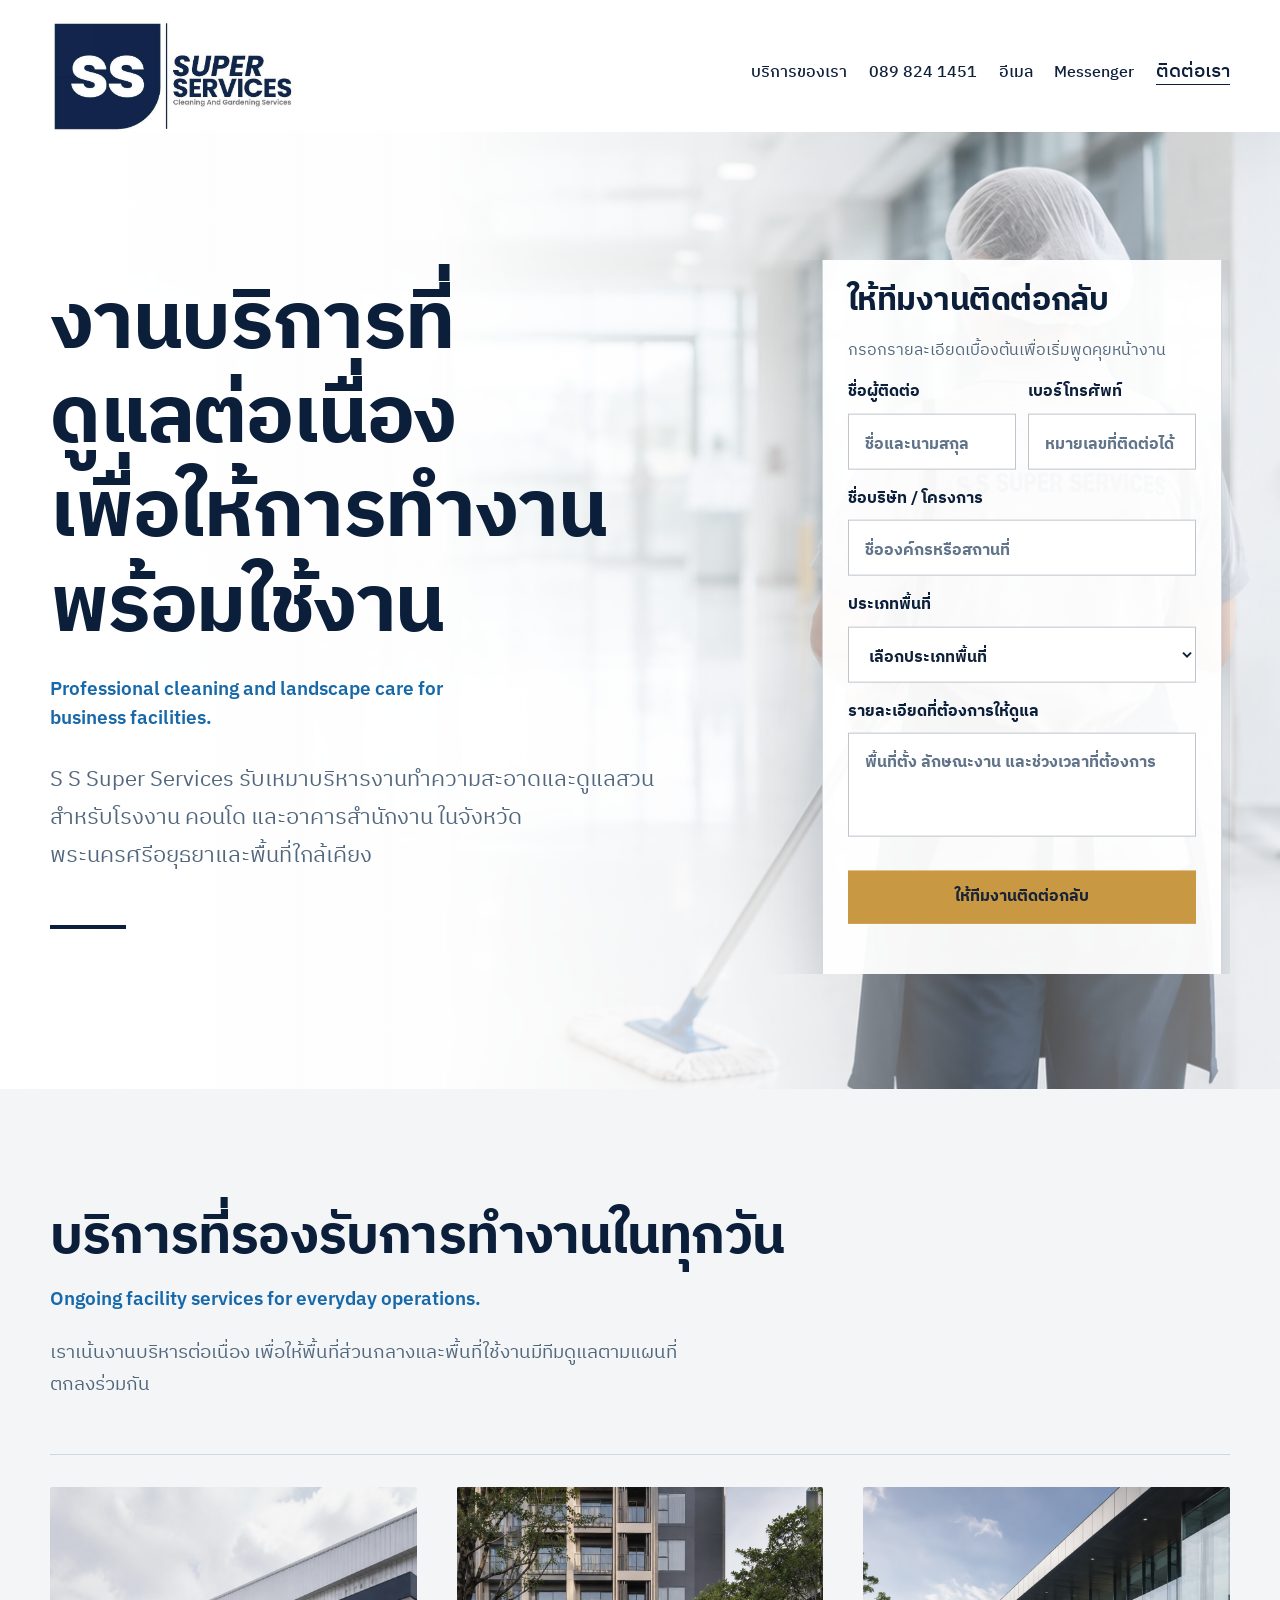
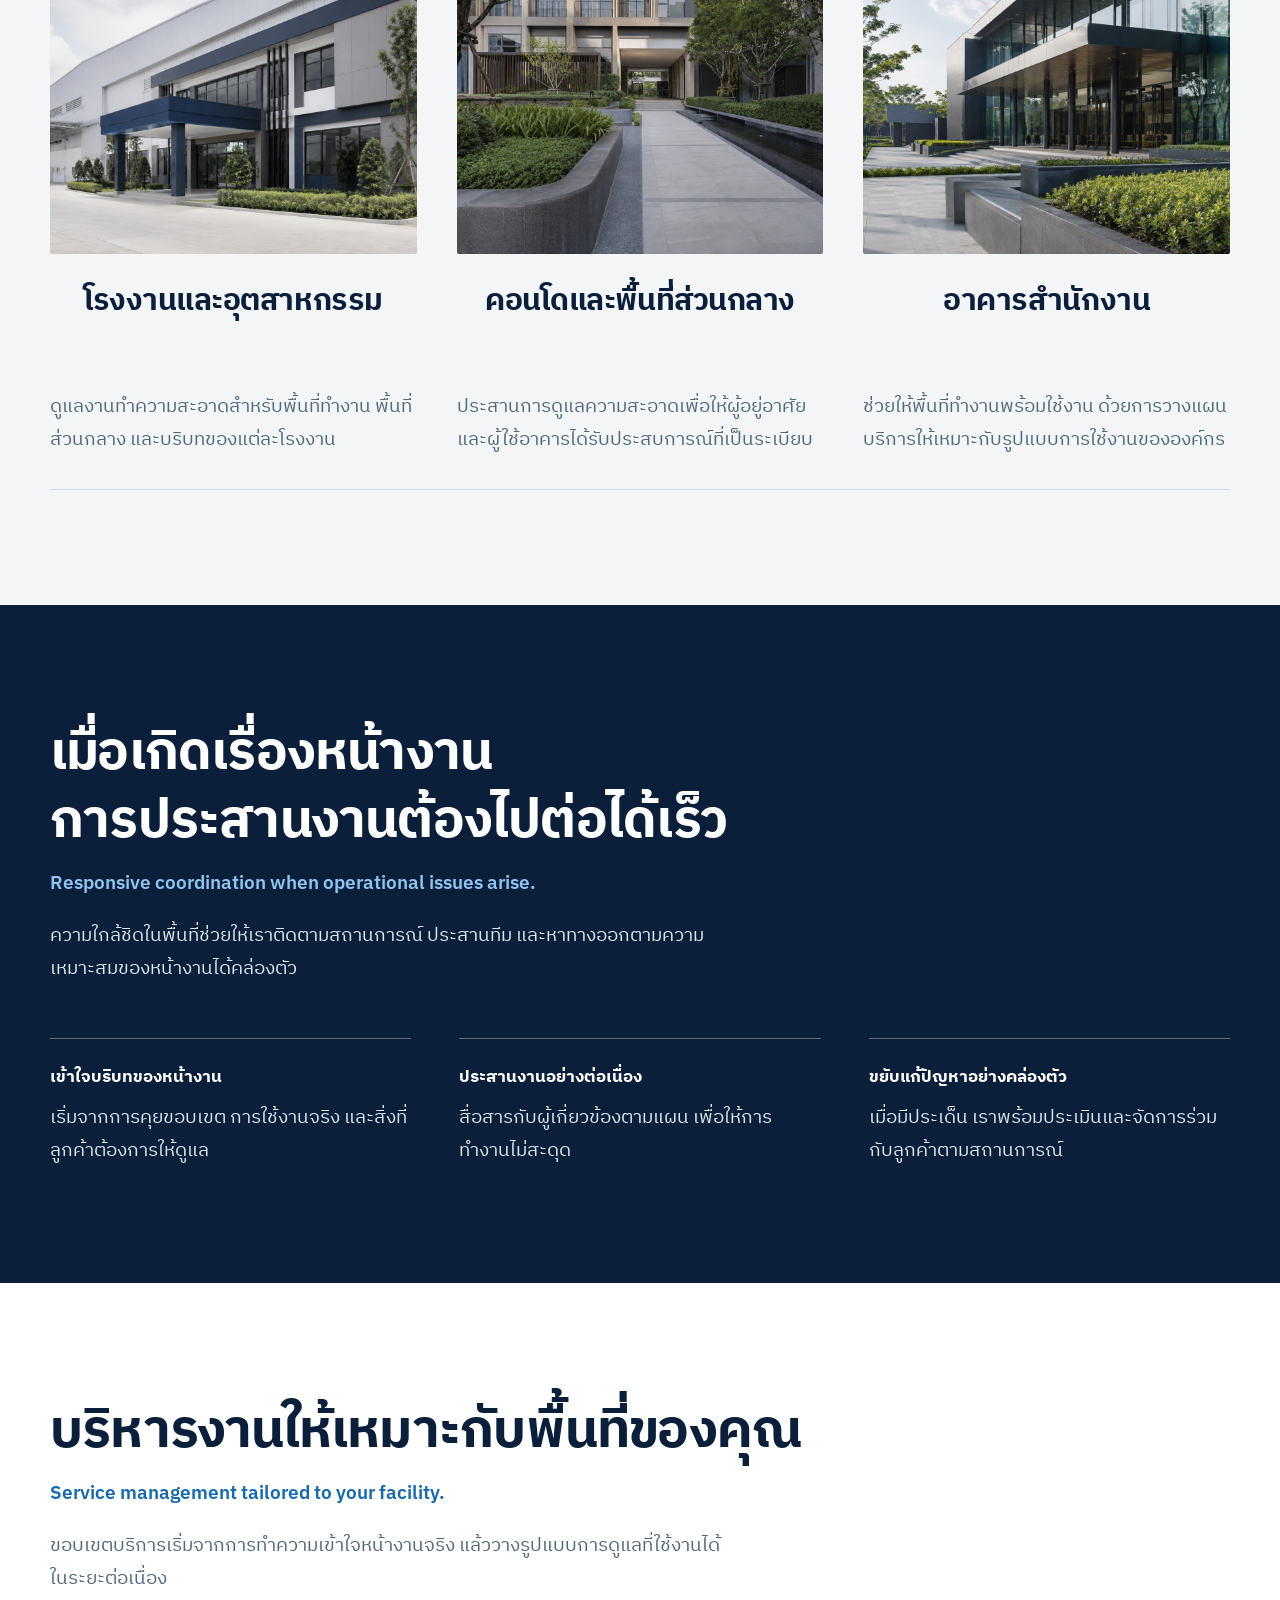
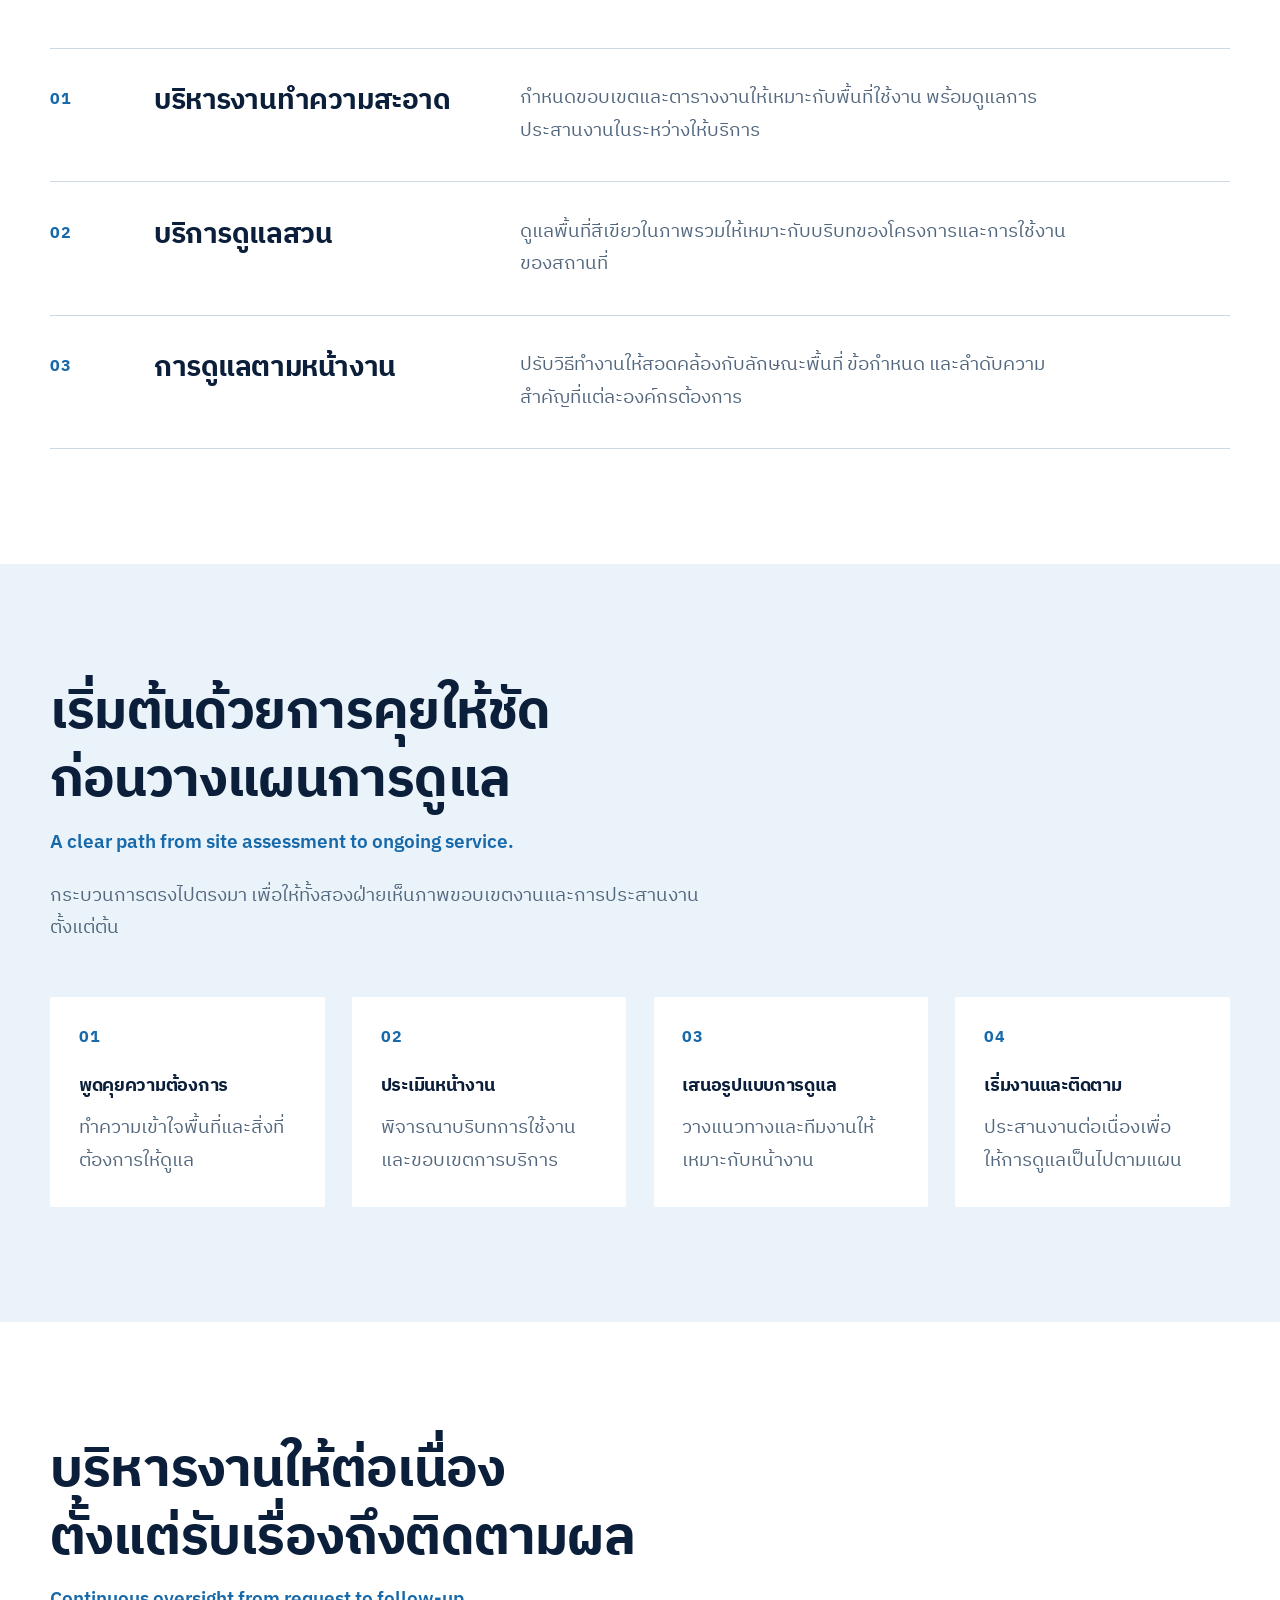
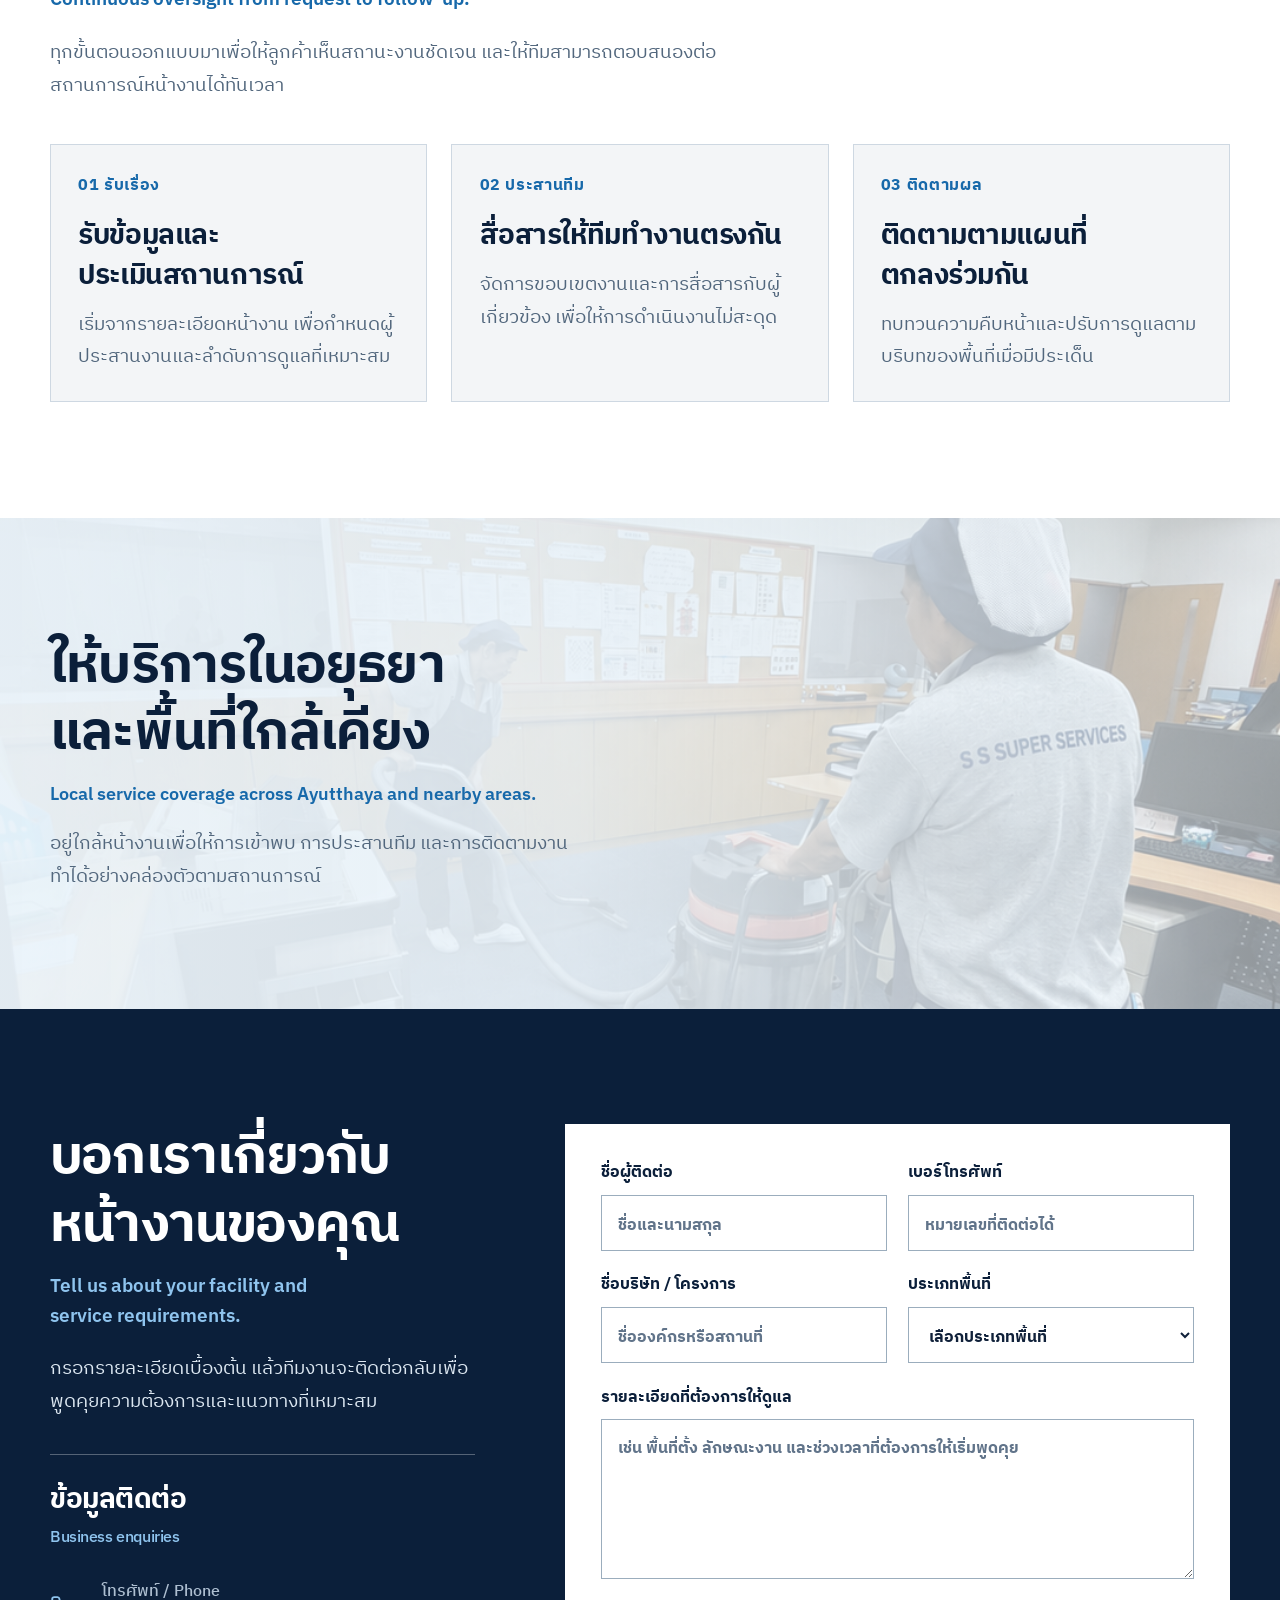
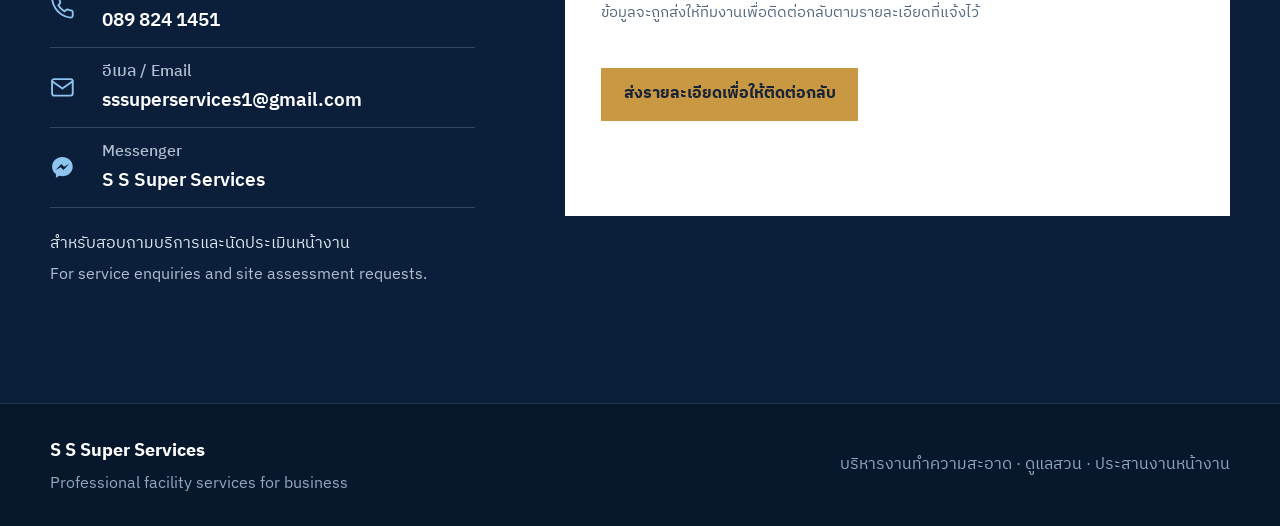
==== commit 911fe529: "Refine header navigation and hero form spacing" ====
--- a/index.html
+++ b/index.html
@@ -1015,10 +1015,20 @@
           ><img
             class="brand-logo"
             src="assets/ss-super-services-brand/ss-super-services-logo.png"
-            alt="S S Super Services" /></a
-        ><a class="contact-link" href="#contact"
-          ><span>ติดต่อเรา</span><small lang="en">Contact</small></a
-        >
+            alt="S S Super Services"
+        /></a>
+        <nav class="header-nav" aria-label="เมนูติดต่อและบริการ">
+          <a href="#services">บริการของเรา</a>
+          <a href="tel:+66898241451">089 824 1451</a>
+          <a href="mailto:sssuperservices1@gmail.com">อีเมล</a>
+          <a
+            href="https://www.facebook.com/profile.php?id=100075724696736"
+            target="_blank"
+            rel="noopener noreferrer"
+            >Messenger</a
+          >
+          <a class="contact-link" href="#contact">ติดต่อเรา</a>
+        </nav>
       </div>
     </header>
     <main id="main">
@@ -1096,7 +1106,7 @@
           </div>
         </div>
       </section>
-      <section class="service-areas">
+      <section class="service-areas" id="services">
         <div class="shell">
           <div class="section-top reveal">
             <h2>
--- a/b2b-contact.css
+++ b/b2b-contact.css
@@ -58,27 +58,43 @@
   font-size: var(--type-body);
   line-height: 1.72;
 }
-.contact-link {
+.header-nav {
   display: flex;
-  align-items: baseline;
-  gap: 0.55rem;
-  min-width: auto;
-  padding: 0.7rem 1rem;
-  border: 1px solid var(--navy);
-  background: var(--navy);
-  color: #fff;
+  align-items: center;
+  justify-content: flex-end;
+  gap: clamp(0.9rem, 1.7vw, 1.55rem);
+}
+.header-nav a {
+  min-height: 44px;
+  display: inline-flex;
+  align-items: center;
+  padding: 0.55rem 0;
+  color: var(--ink);
+  font-size: clamp(0.9rem, 0.85rem + 0.15vw, 1rem);
+  font-weight: 500;
+  line-height: 1.4;
   text-decoration: none;
-}
-.contact-link small {
-  color: #b9cee1;
-  font-size: 0.75rem;
+  white-space: nowrap;
+}
+.header-nav a:hover {
+  color: var(--blue);
+}
+.header-nav .contact-link {
+  min-width: 0;
+  min-height: 44px;
+  padding: 0.55rem 0;
+  border: 0;
+  background: transparent;
+  color: var(--navy);
+  font-size: inherit;
   font-weight: 500;
-  letter-spacing: 0.05em;
-}
-.contact-link:hover {
-  background: var(--blue);
-  border-color: var(--blue);
-  color: #fff;
+  text-decoration: underline;
+  text-decoration-thickness: 1px;
+  text-underline-offset: 0.38em;
+}
+.header-nav .contact-link:hover {
+  background: transparent;
+  color: var(--blue);
 }
 .hero-english {
   max-width: 37ch;
@@ -106,6 +122,8 @@
   border-radius: 2px;
 }
 .hero-form {
+  align-content: start;
+  padding: 2.4rem 1.55rem 1.7rem;
   background: rgba(255, 255, 255, 0.95);
   border: 1px solid rgba(11, 31, 58, 0.18);
   box-shadow: 0 24px 60px rgba(11, 31, 58, 0.16);
@@ -117,6 +135,7 @@
   background: #fff;
 }
 .hero-form h3 {
+  margin: 0;
   font-size: clamp(1.625rem, 1.4rem + 1vw, 2rem);
   line-height: 1.3;
 }
@@ -334,13 +353,37 @@
     gap: 2.5rem;
   }
 }
+@media (max-width: 980px) {
+  .header-row {
+    flex-wrap: wrap;
+    padding-bottom: 0.8rem;
+  }
+  .header-nav {
+    width: 100%;
+    justify-content: space-between;
+  }
+}
 @media (max-width: 719px) {
-  .contact-link {
+  .header-row {
+    min-height: 0;
     gap: 0.35rem;
-    padding: 0.6rem 0.75rem;
-  }
-  .contact-link small {
-    display: none;
+    padding-block: 0.4rem 0.85rem;
+  }
+  .header-nav {
+    display: grid;
+    grid-template-columns: repeat(2, minmax(0, 1fr));
+    gap: 0.1rem 1rem;
+  }
+  .header-nav a {
+    justify-content: flex-start;
+    font-size: 0.95rem;
+  }
+  .header-nav .contact-link {
+    grid-column: 1 / -1;
+    justify-self: start;
+  }
+  .hero-form {
+    padding: 2rem 1.25rem 1.4rem;
   }
   .hero-english {
     margin-top: 0.9rem;
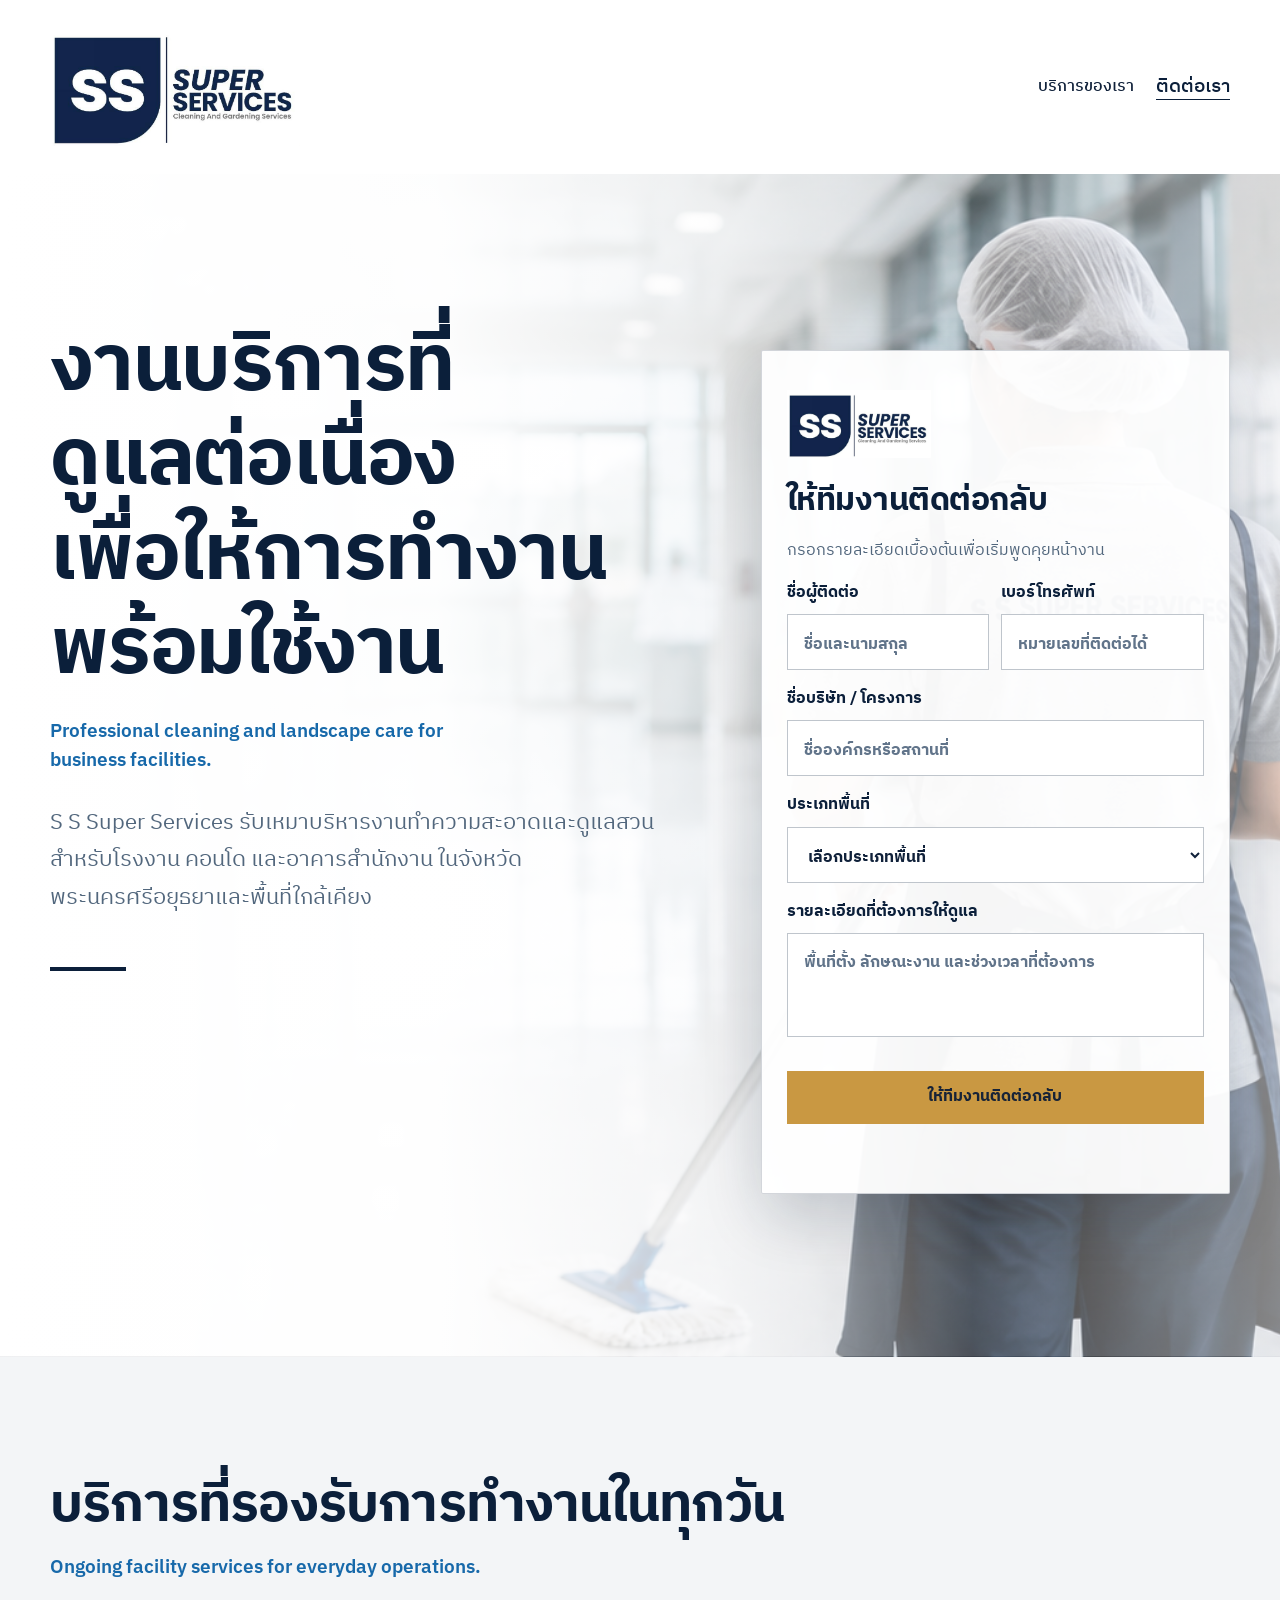
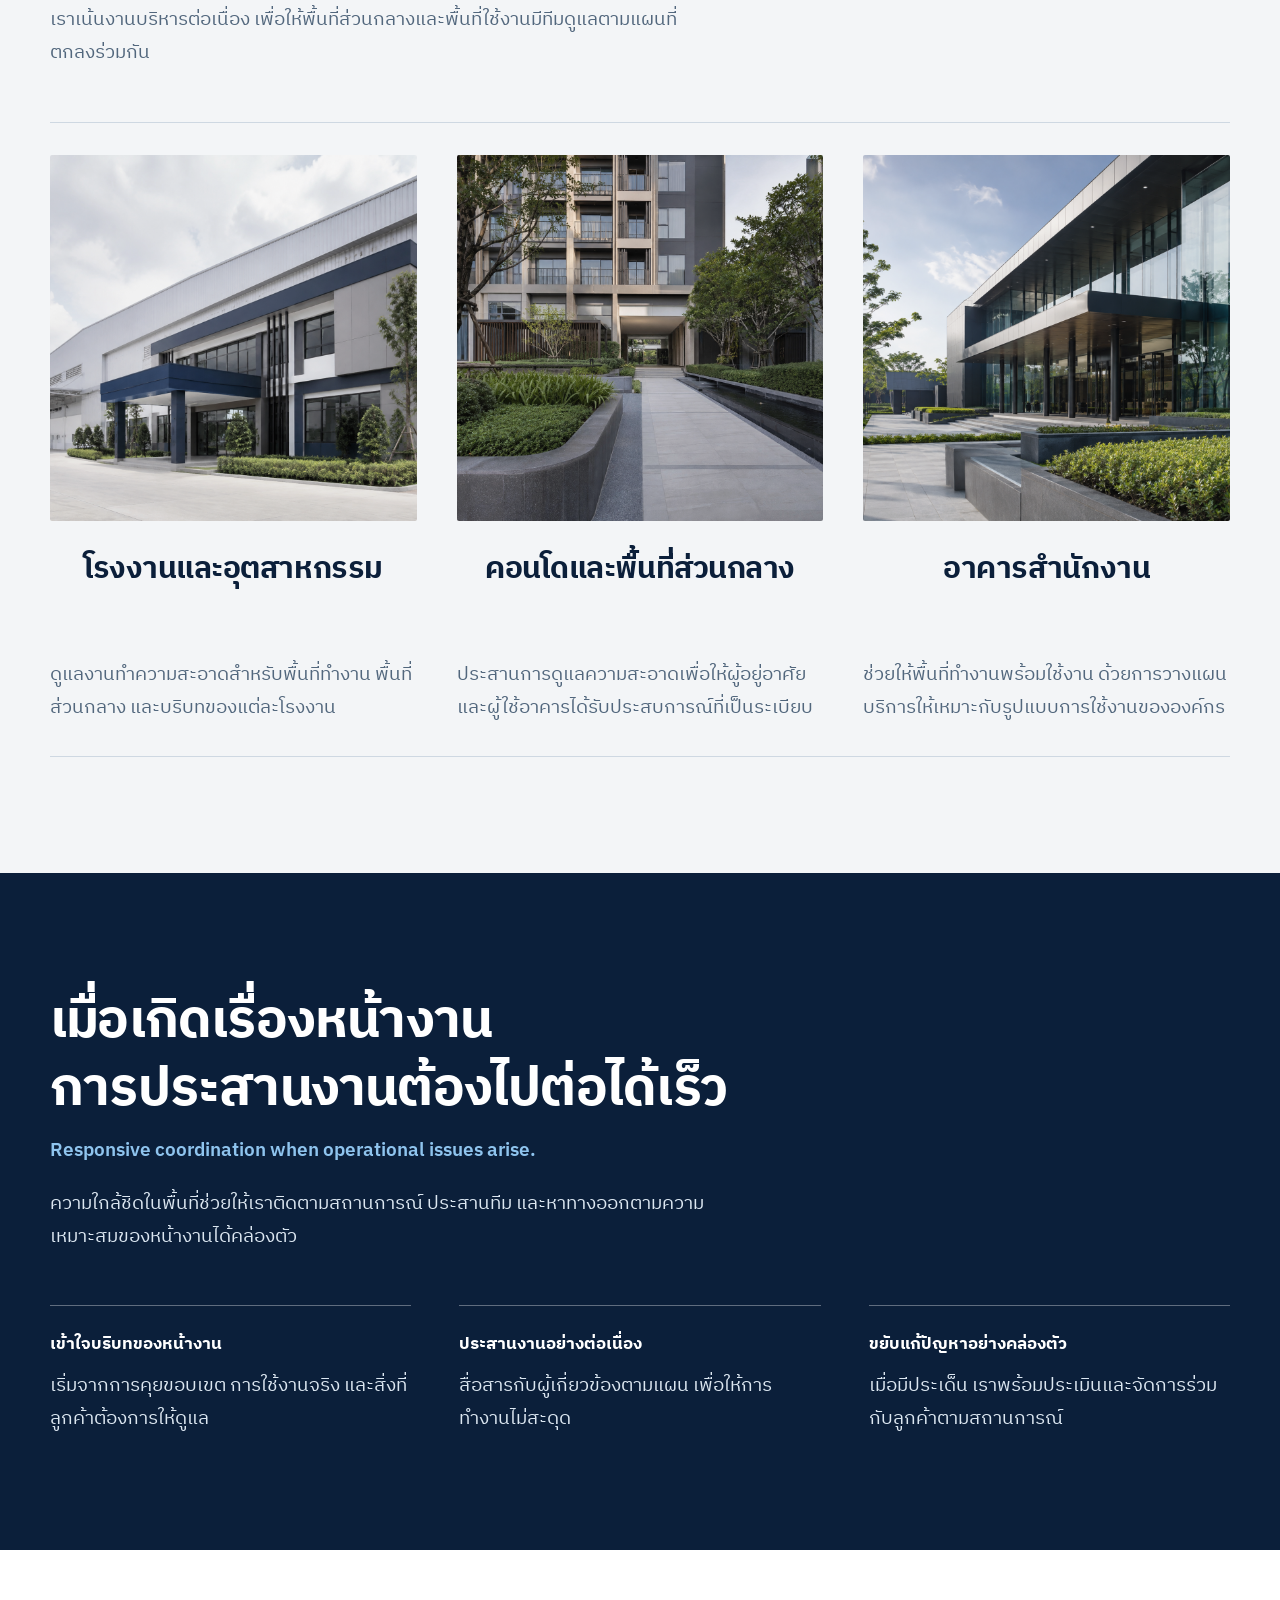
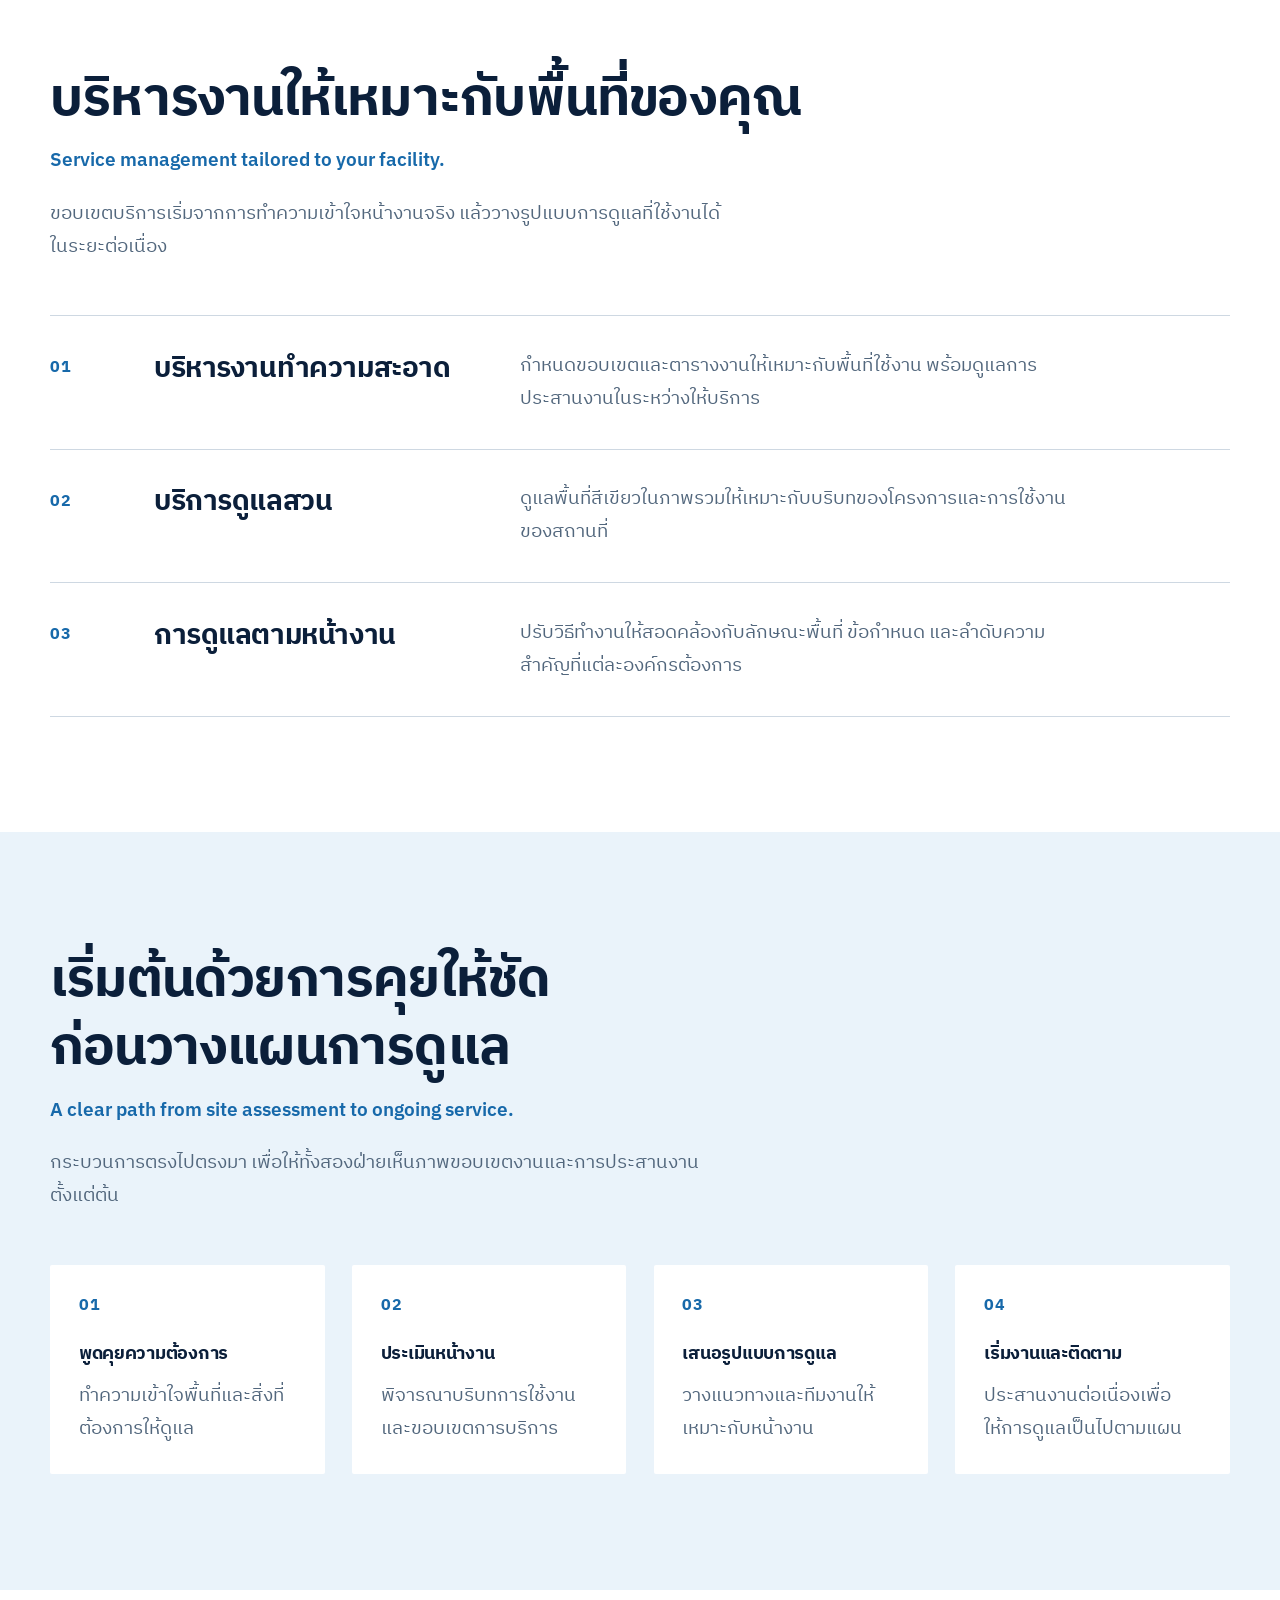
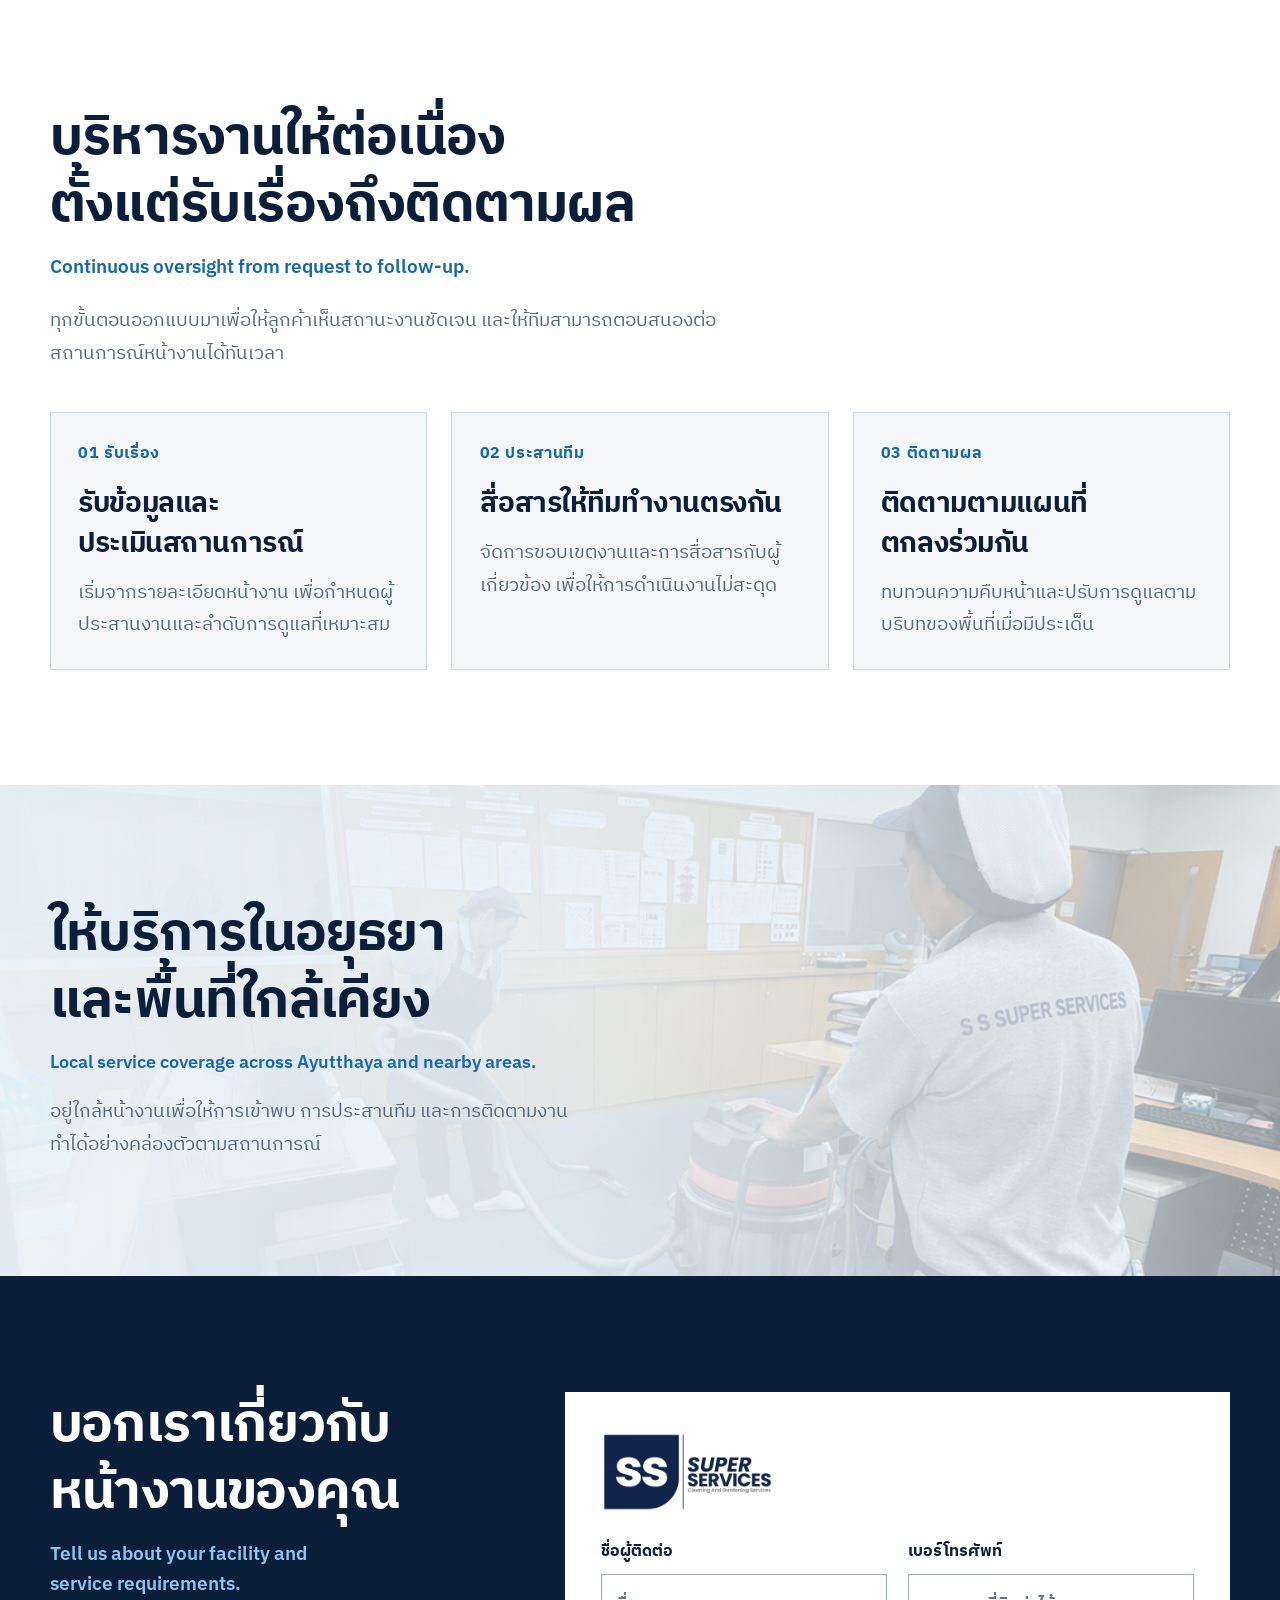
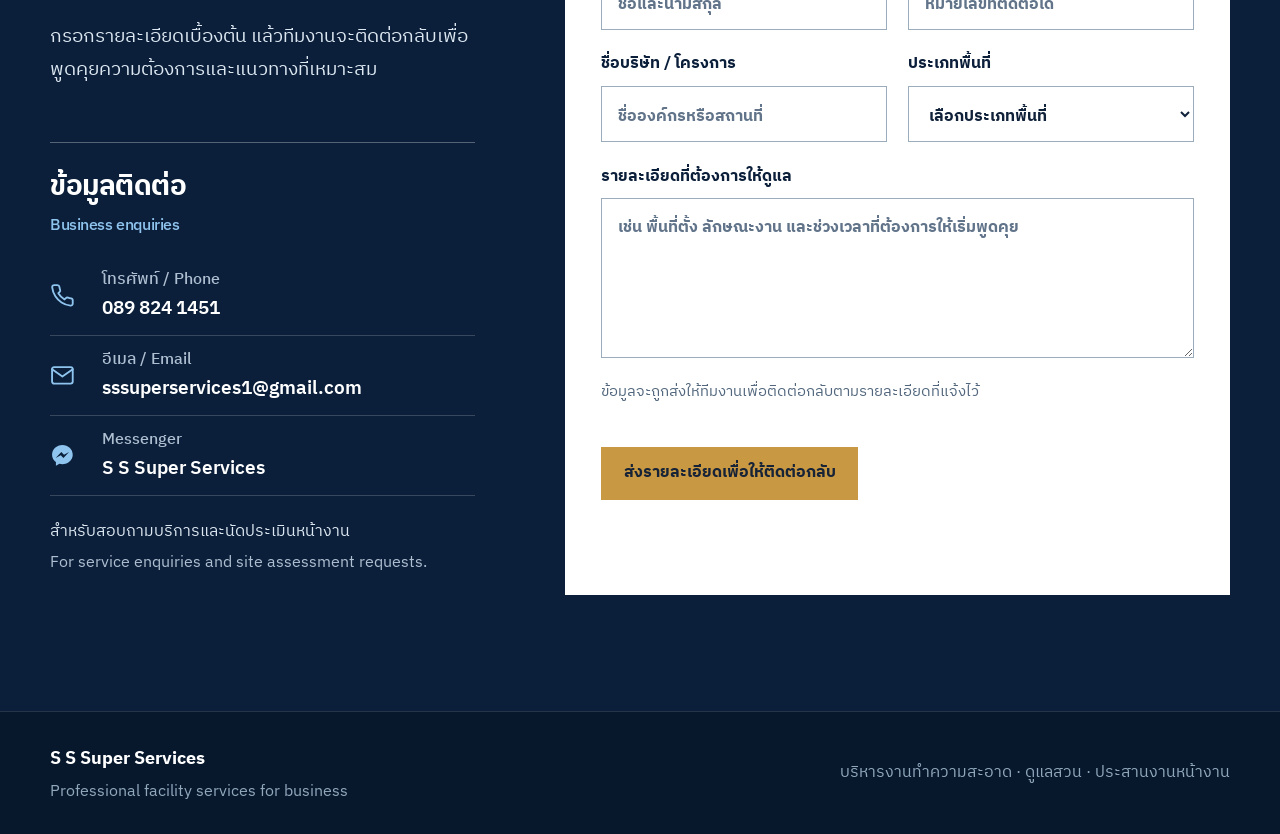
==== commit 0bc14014: "Add form branding and simplify header navigation" ====
--- a/index.html
+++ b/index.html
@@ -1019,14 +1019,6 @@
         /></a>
         <nav class="header-nav" aria-label="เมนูติดต่อและบริการ">
           <a href="#services">บริการของเรา</a>
-          <a href="tel:+66898241451">089 824 1451</a>
-          <a href="mailto:sssuperservices1@gmail.com">อีเมล</a>
-          <a
-            href="https://www.facebook.com/profile.php?id=100075724696736"
-            target="_blank"
-            rel="noopener noreferrer"
-            >Messenger</a
-          >
           <a class="contact-link" href="#contact">ติดต่อเรา</a>
         </nav>
       </div>
@@ -1058,6 +1050,11 @@
             aria-label="พนักงานทำความสะอาด S S Super Services"
           >
             <form class="hero-form" id="hero-contact-form">
+              <img
+                class="form-logo"
+                src="assets/ss-super-services-brand/ss-super-services-logo.png"
+                alt="S S Super Services"
+              />
               <h3>ให้ทีมงานติดต่อกลับ</h3>
               <p>กรอกรายละเอียดเบื้องต้นเพื่อเริ่มพูดคุยหน้างาน</p>
               <div class="form-row">
@@ -1420,6 +1417,11 @@
             </p>
           </aside>
           <form class="contact-form reveal" id="contact-form">
+            <img
+              class="form-logo"
+              src="assets/ss-super-services-brand/ss-super-services-logo.png"
+              alt="S S Super Services"
+            />
             <div class="form-row">
               <label
                 >ชื่อผู้ติดต่อ<input
--- a/b2b-contact.css
+++ b/b2b-contact.css
@@ -12,6 +12,12 @@
     "IBM Plex Sans Thai", "IBM Plex Sans", "Noto Sans Thai", Tahoma, sans-serif;
   font-size: var(--type-body);
   line-height: 1.72;
+}
+.site-header {
+  padding-block: clamp(1.25rem, 2.2vw, 1.75rem);
+}
+.header-row {
+  min-height: auto;
 }
 .site-header::after {
   display: none;
@@ -139,6 +145,12 @@
   font-size: clamp(1.625rem, 1.4rem + 1vw, 2rem);
   line-height: 1.3;
 }
+.form-logo {
+  display: block;
+  width: clamp(9rem, 32%, 11rem);
+  height: auto;
+  margin: 0 0 0.4rem;
+}
 .hero-form p,
 .hero-form label,
 .hero-form input,
@@ -355,32 +367,37 @@
 }
 @media (max-width: 980px) {
   .header-row {
-    flex-wrap: wrap;
-    padding-bottom: 0.8rem;
+    flex-wrap: nowrap;
+    padding-bottom: 0;
   }
   .header-nav {
-    width: 100%;
-    justify-content: space-between;
+    width: auto;
+    justify-content: flex-end;
   }
 }
 @media (max-width: 719px) {
+  .site-header {
+    padding-block: 1rem 1.25rem;
+  }
   .header-row {
     min-height: 0;
-    gap: 0.35rem;
-    padding-block: 0.4rem 0.85rem;
+    flex-wrap: wrap;
+    gap: 0.75rem;
+    padding: 0;
   }
   .header-nav {
-    display: grid;
-    grid-template-columns: repeat(2, minmax(0, 1fr));
-    gap: 0.1rem 1rem;
+    display: flex;
+    width: 100%;
+    justify-content: flex-start;
+    gap: 1.5rem;
   }
   .header-nav a {
     justify-content: flex-start;
     font-size: 0.95rem;
   }
   .header-nav .contact-link {
-    grid-column: 1 / -1;
-    justify-self: start;
+    grid-column: auto;
+    justify-self: auto;
   }
   .hero-form {
     padding: 2rem 1.25rem 1.4rem;
@@ -407,3 +424,34 @@
     font-size: 2.4rem;
   }
 }
+@media (min-width: 720px) {
+  .hero-slot {
+    display: flex;
+    align-items: center;
+    min-height: 0;
+    overflow: visible;
+  }
+  .hero-form {
+    position: relative;
+    inset: auto;
+    transform: none;
+    width: 100%;
+    margin-block: clamp(1.5rem, 4vw, 3rem);
+  }
+}
+@media (min-width: 720px) and (max-width: 1023px) {
+  .hero-grid {
+    grid-template-columns: minmax(0, 1fr);
+    gap: 1.5rem;
+  }
+  .hero-copy {
+    max-width: 42rem;
+  }
+  .hero-slot {
+    width: min(100%, 34rem);
+    justify-self: center;
+  }
+  .hero-form {
+    margin-block: 0 3rem;
+  }
+}
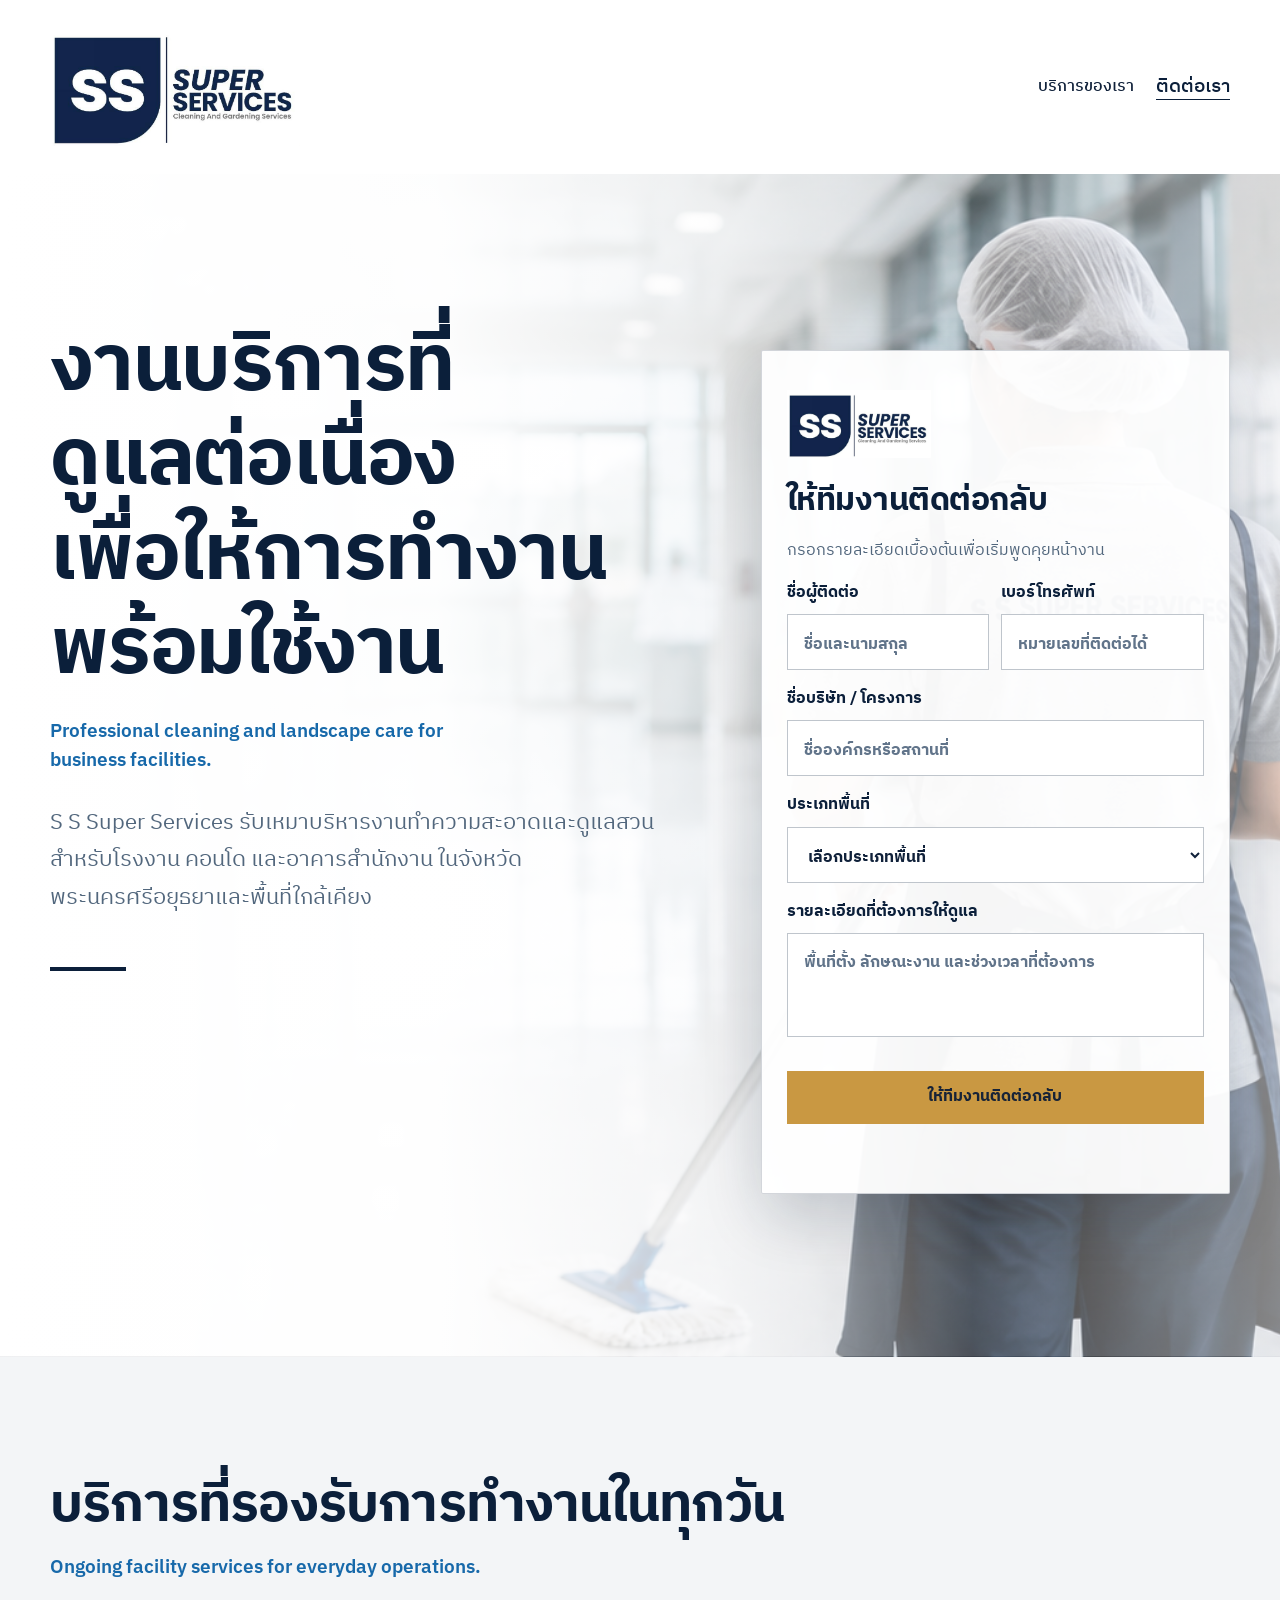
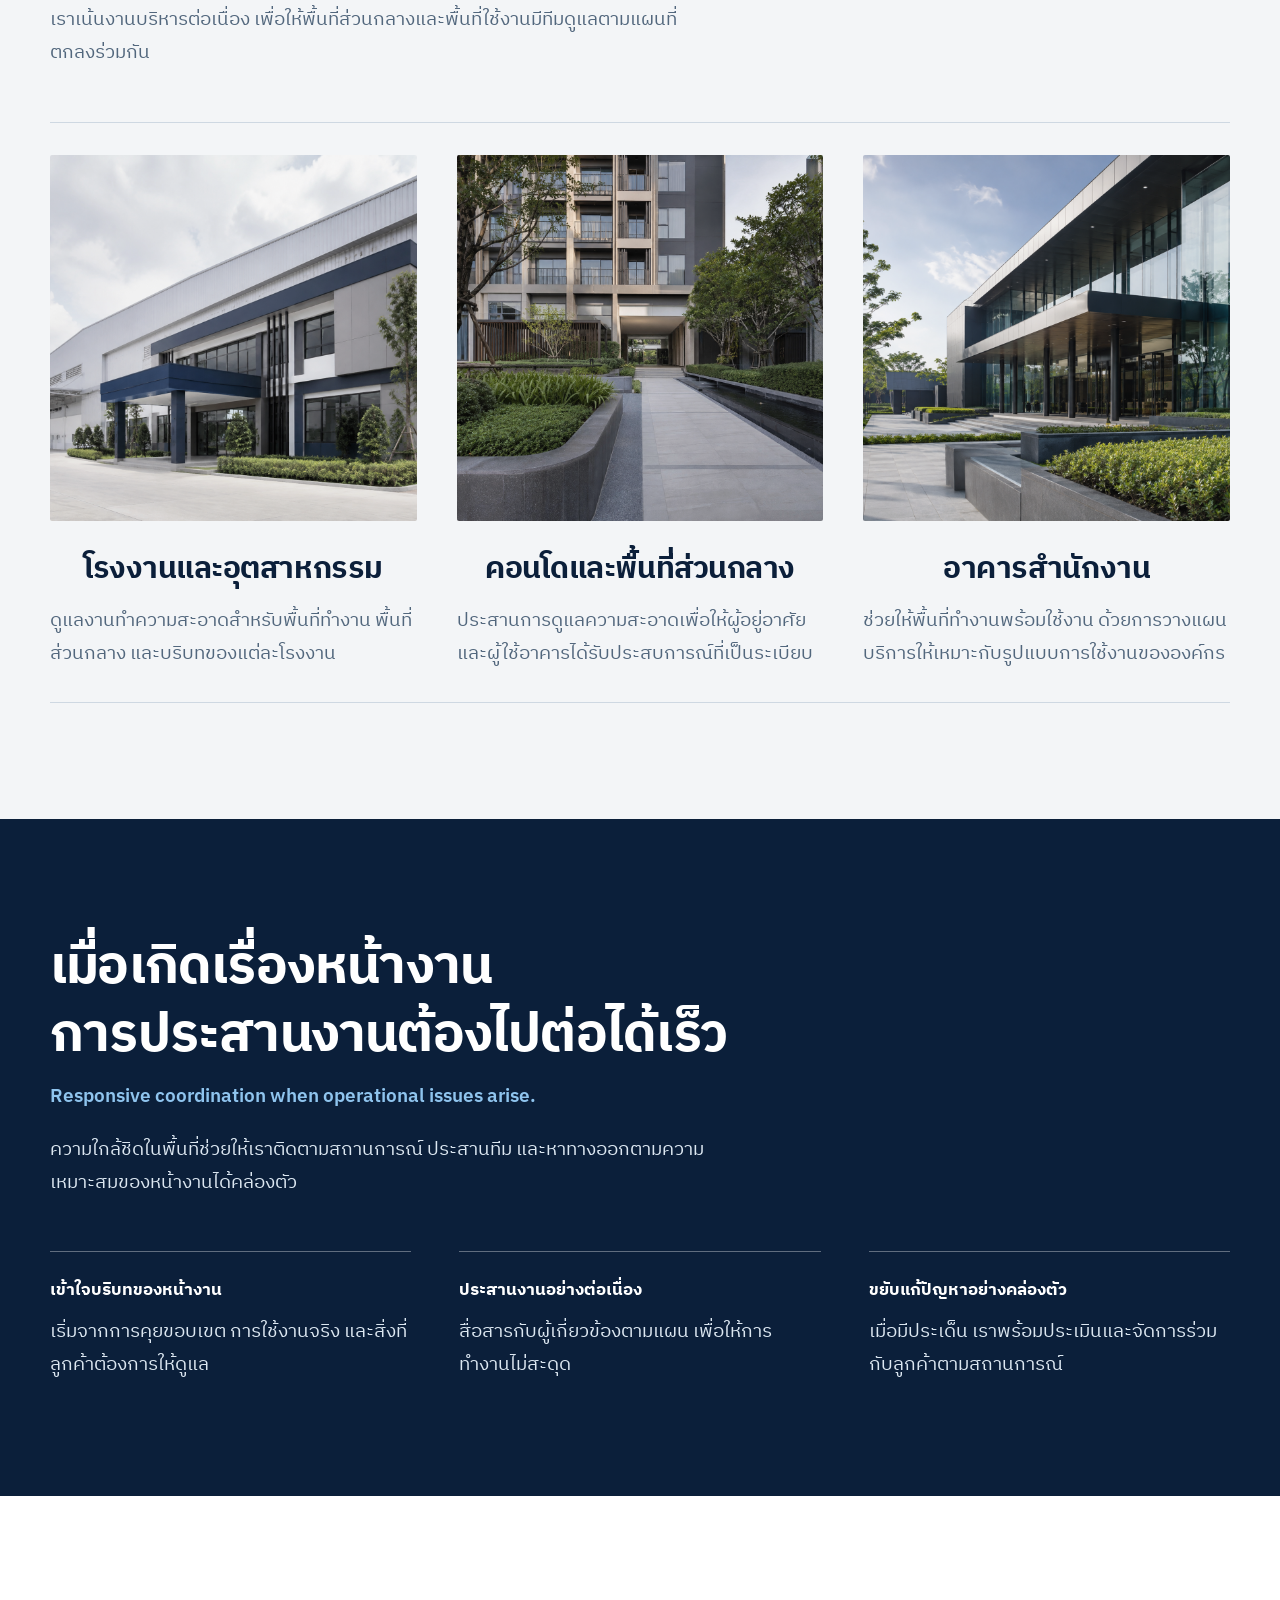
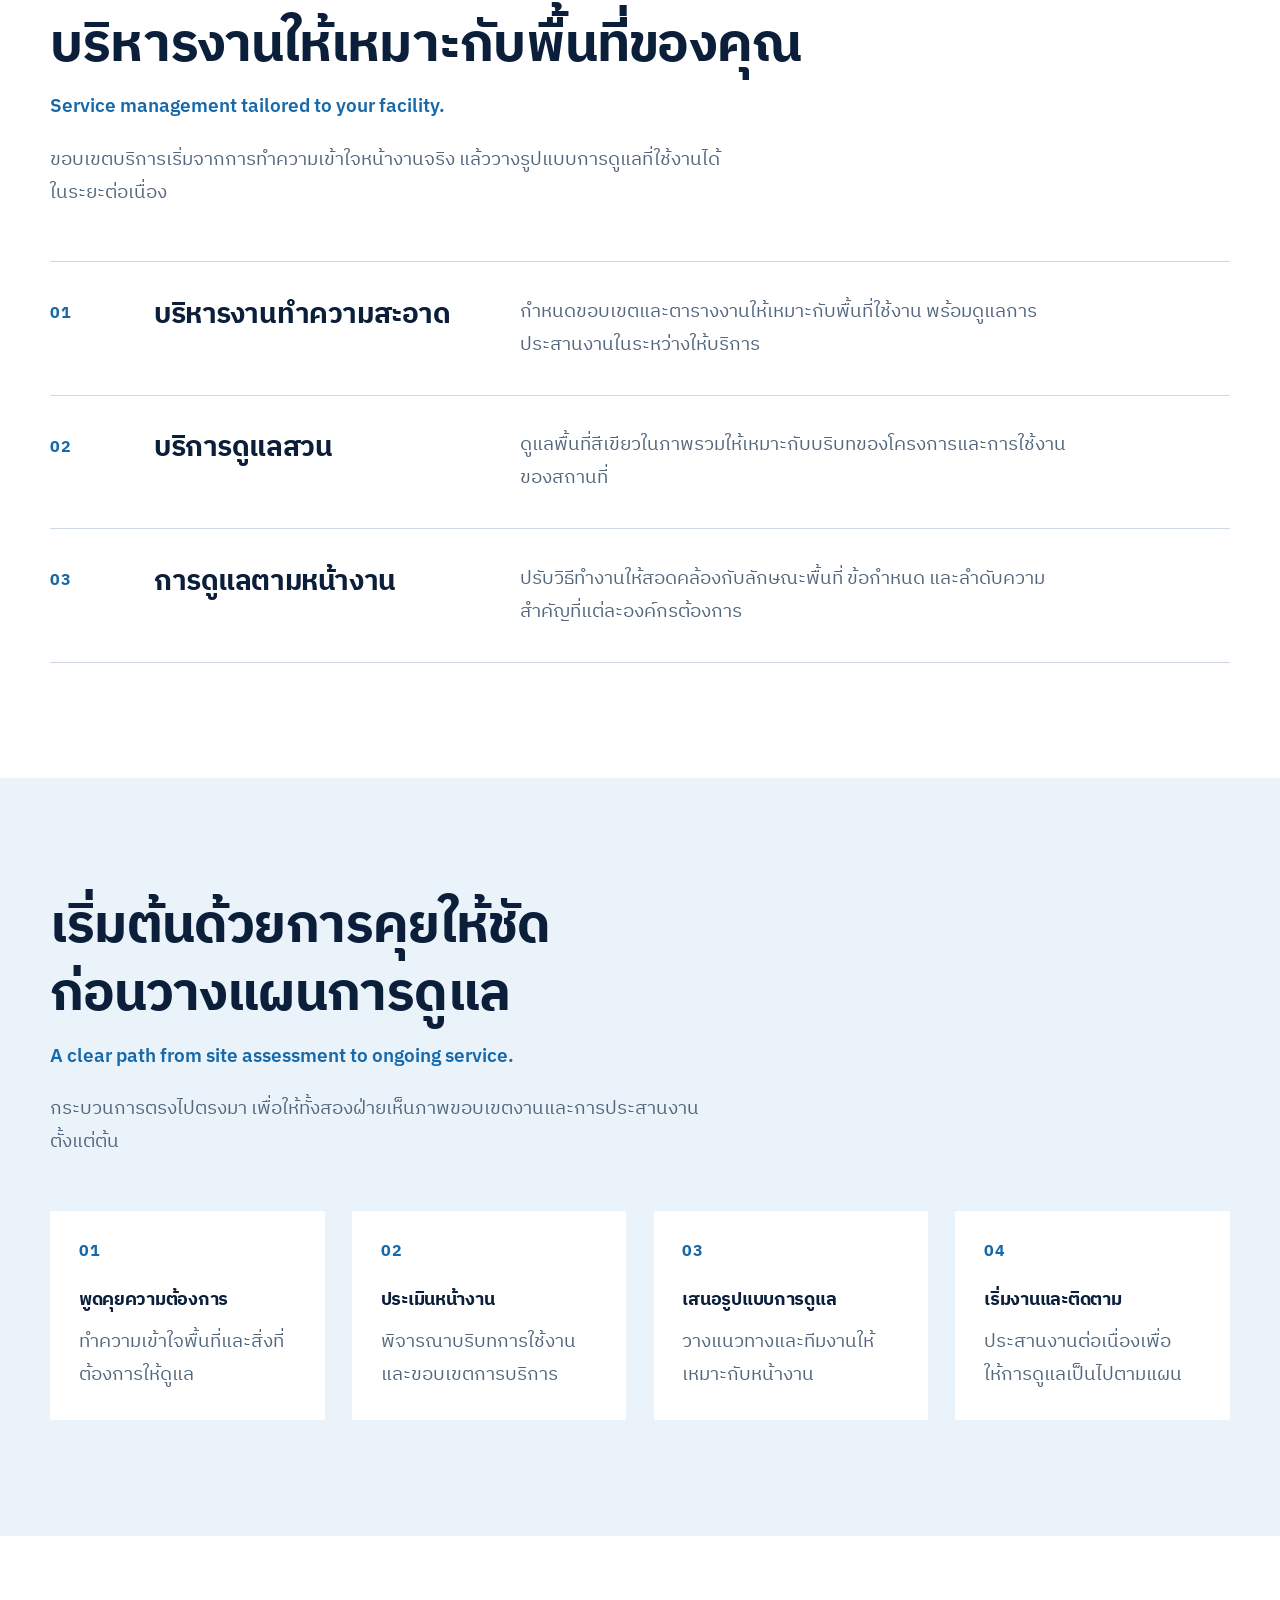
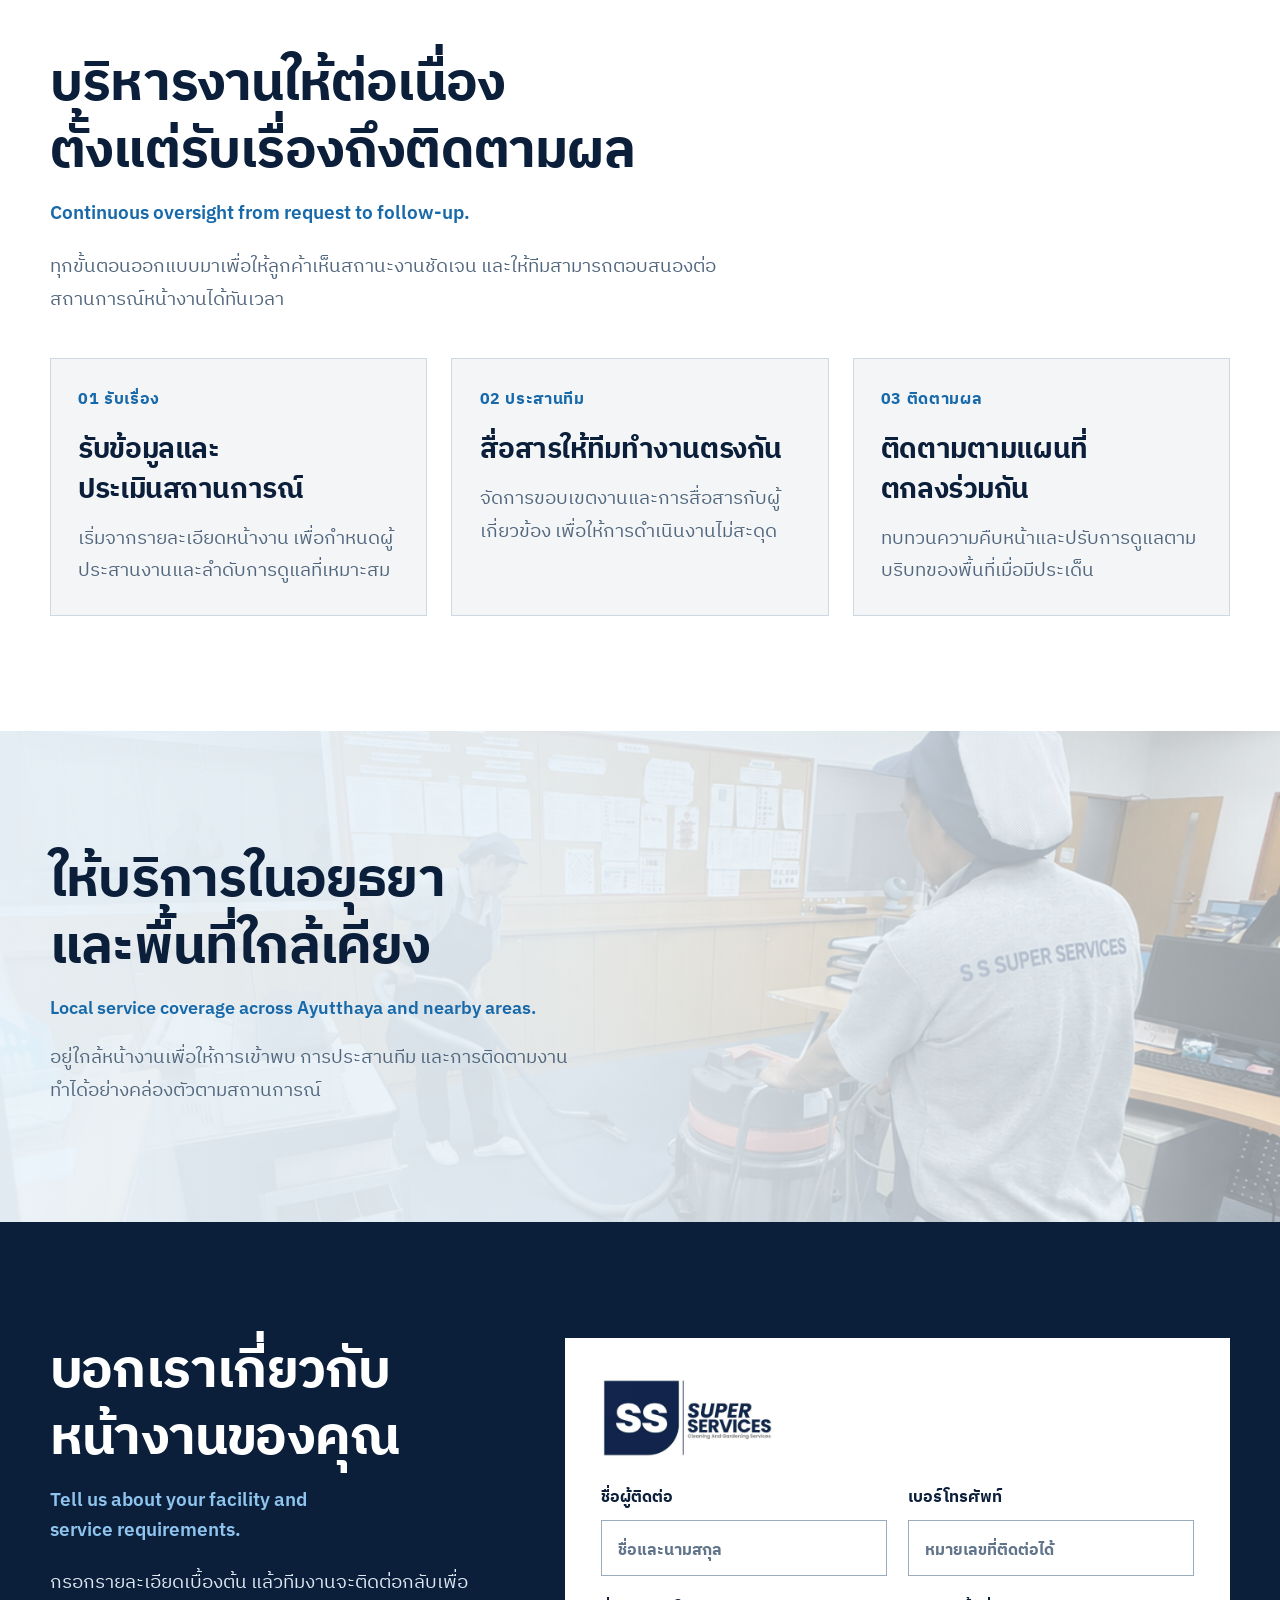
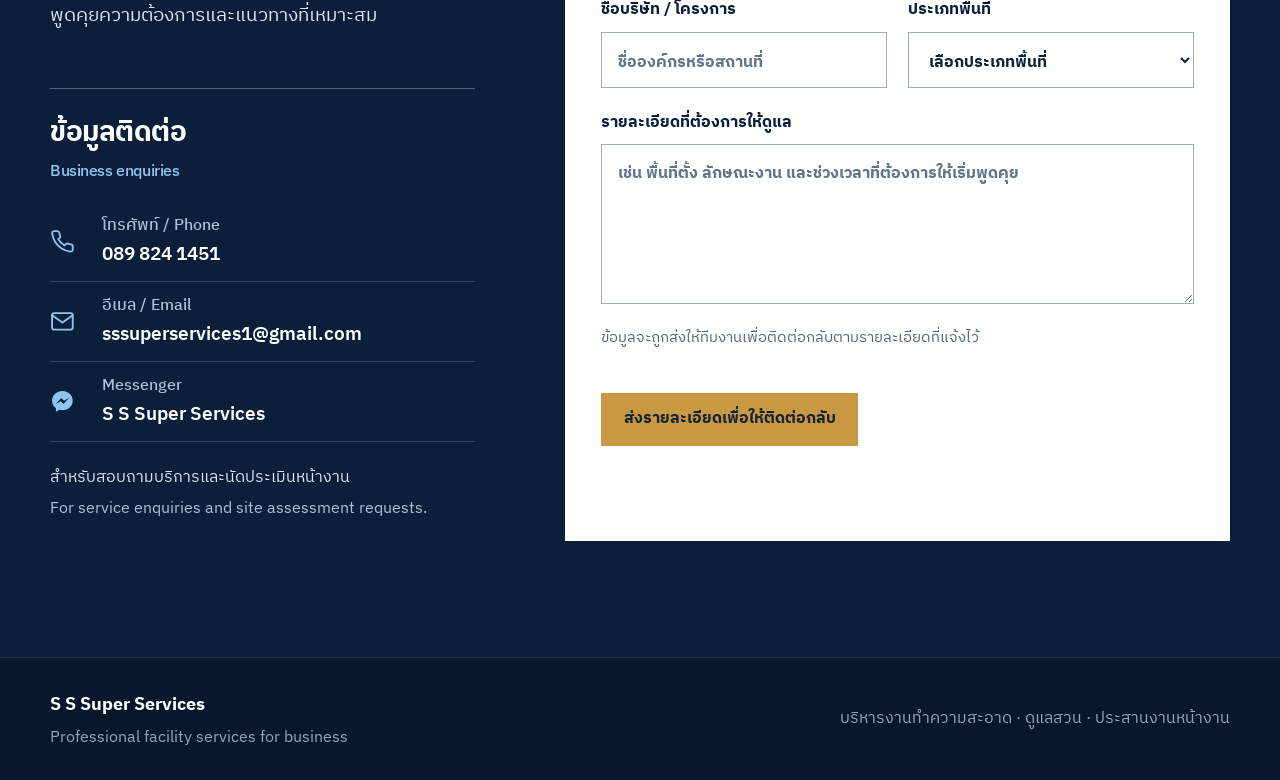
==== commit 25378086: "Tighten service card text spacing" ====
--- a/index.html
+++ b/index.html
@@ -691,7 +691,7 @@
           gap: 2rem;
         }
         .area h3 {
-          min-height: 3.15em;
+          min-height: 0;
         }
         .coordination-grid {
           grid-template-columns: repeat(3, minmax(0, 1fr));
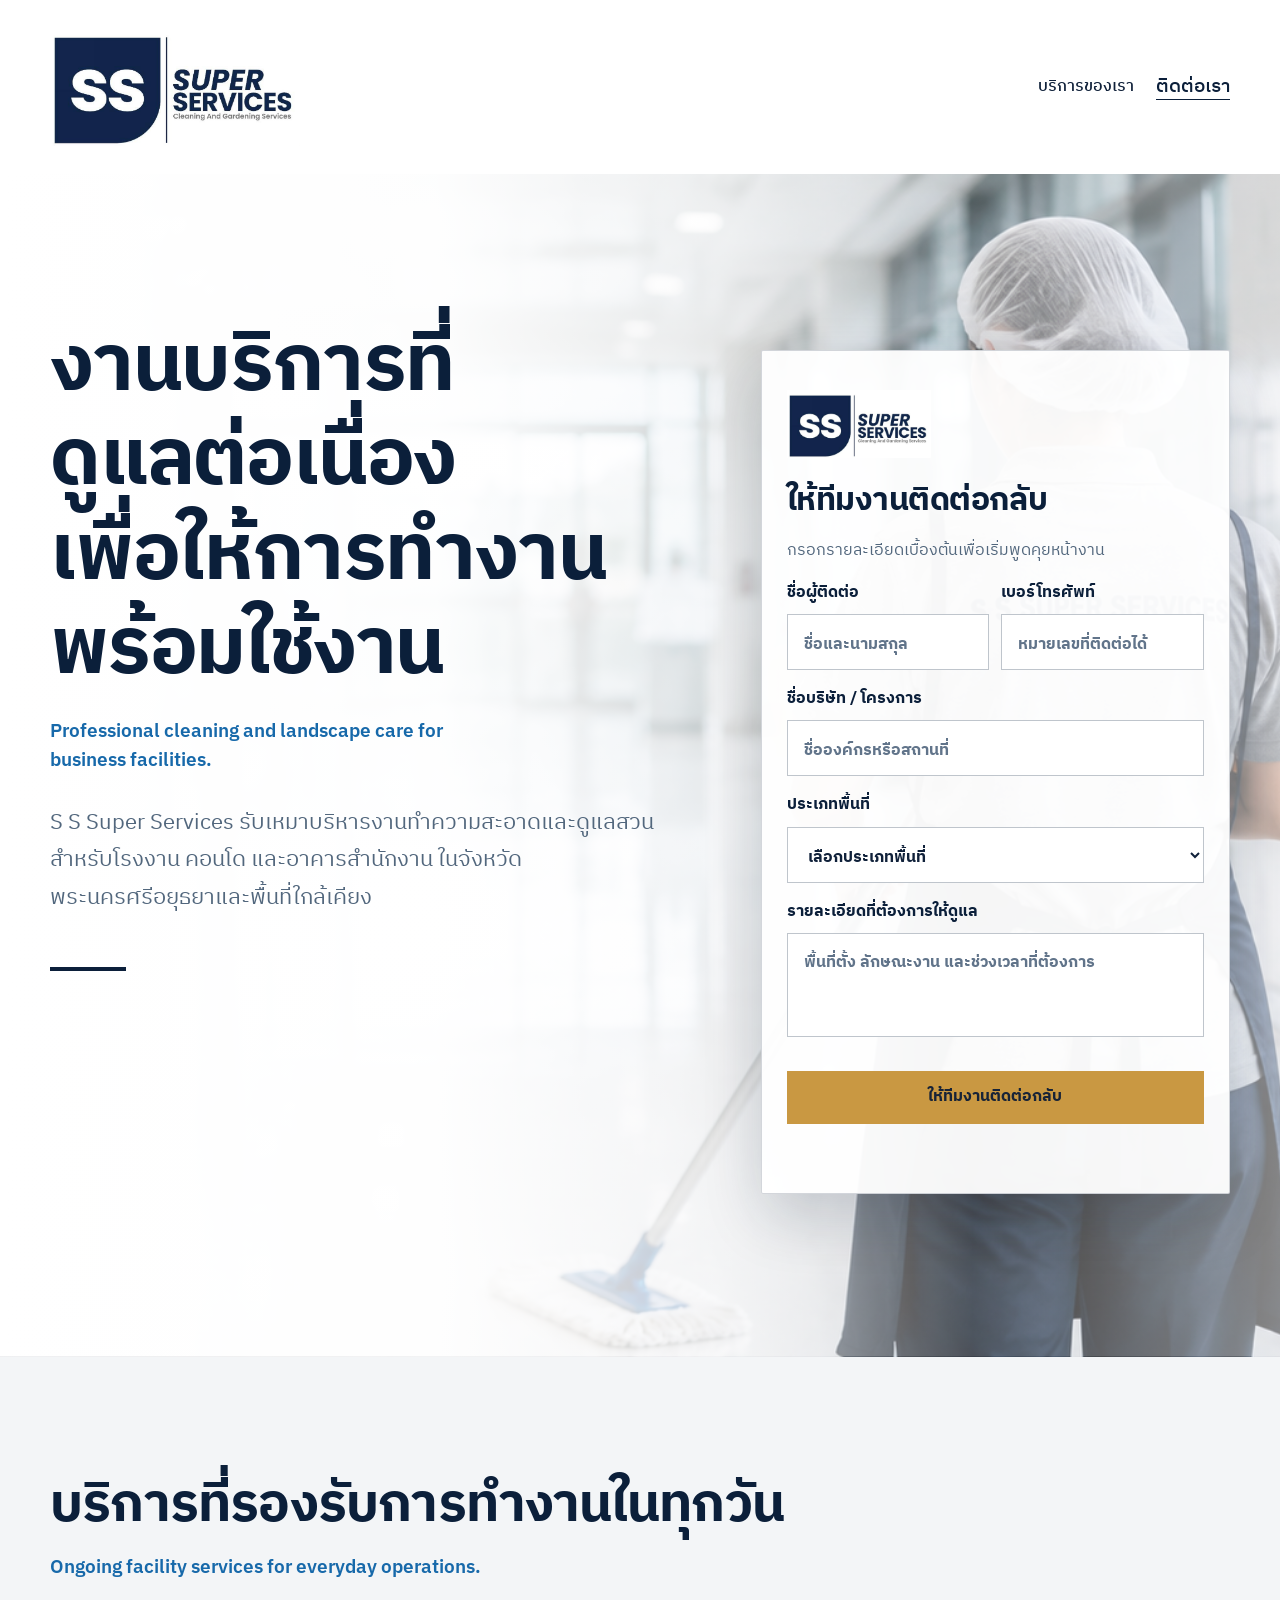
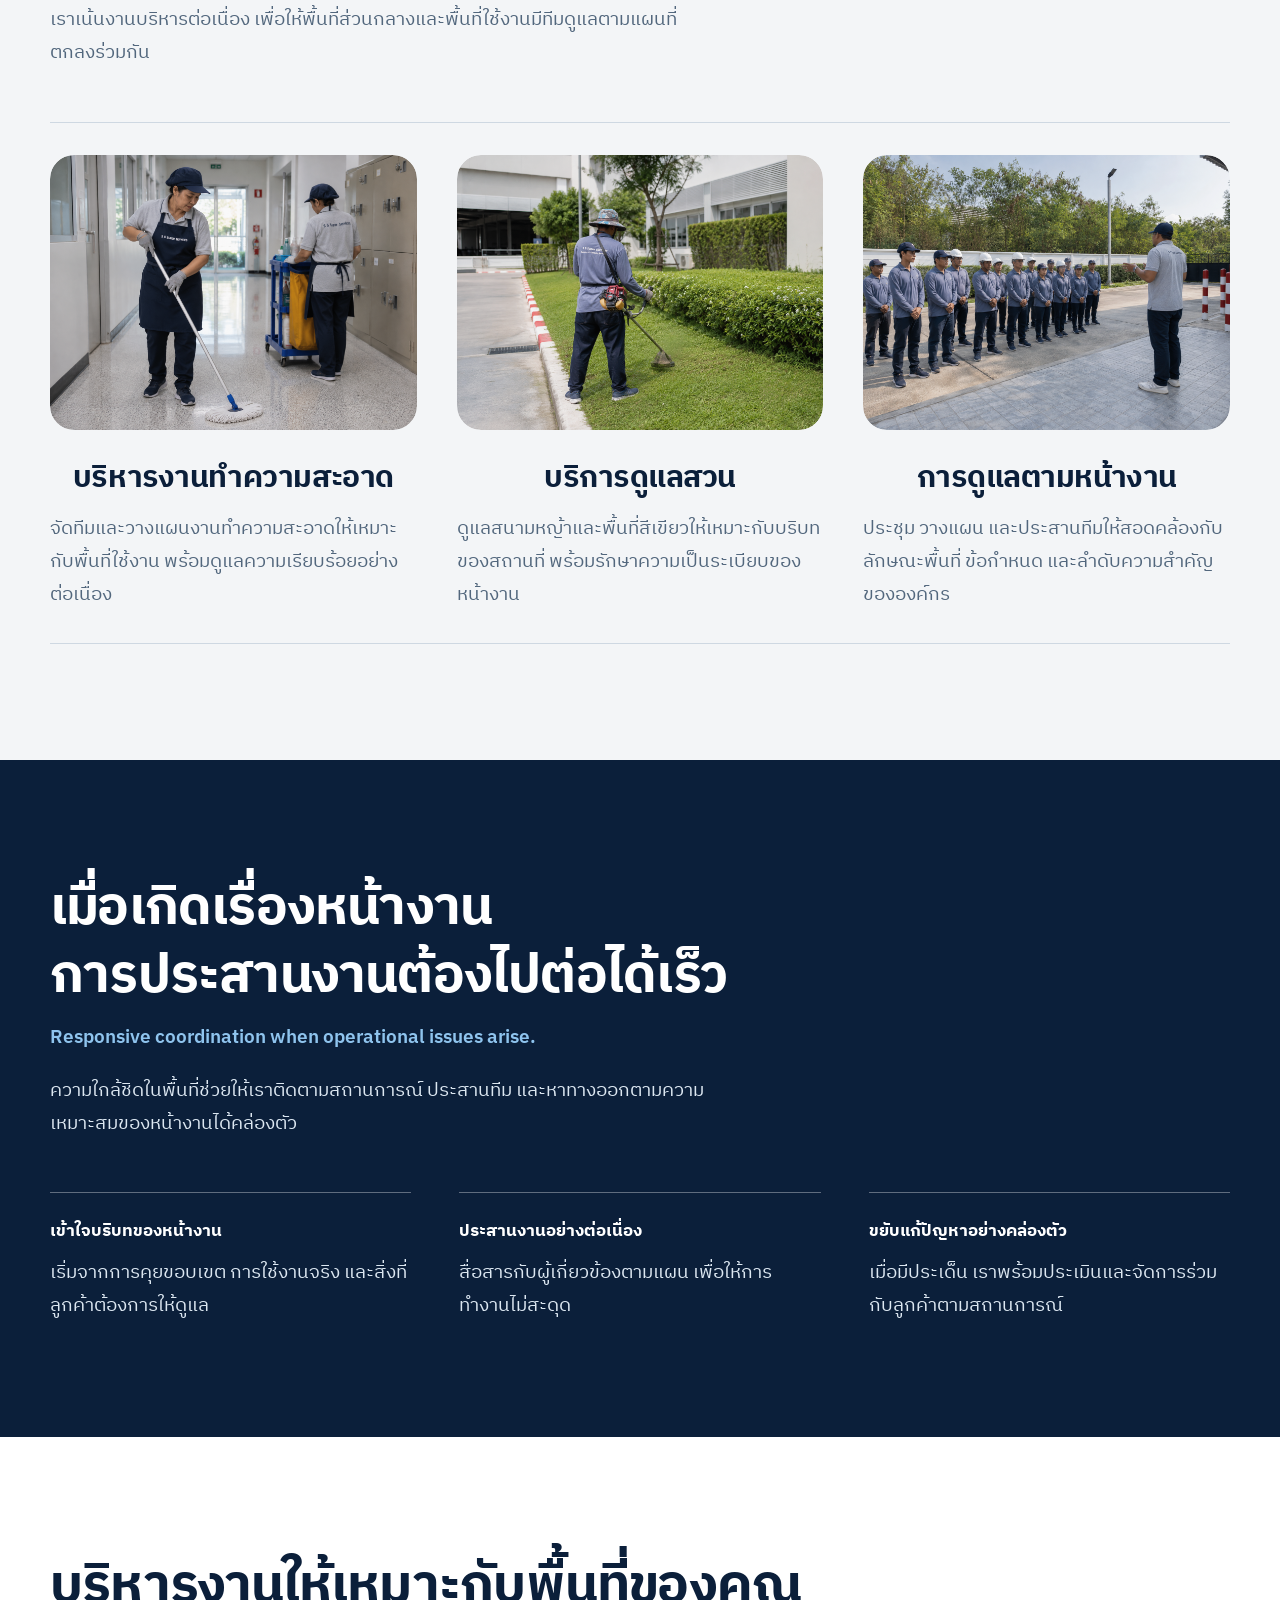
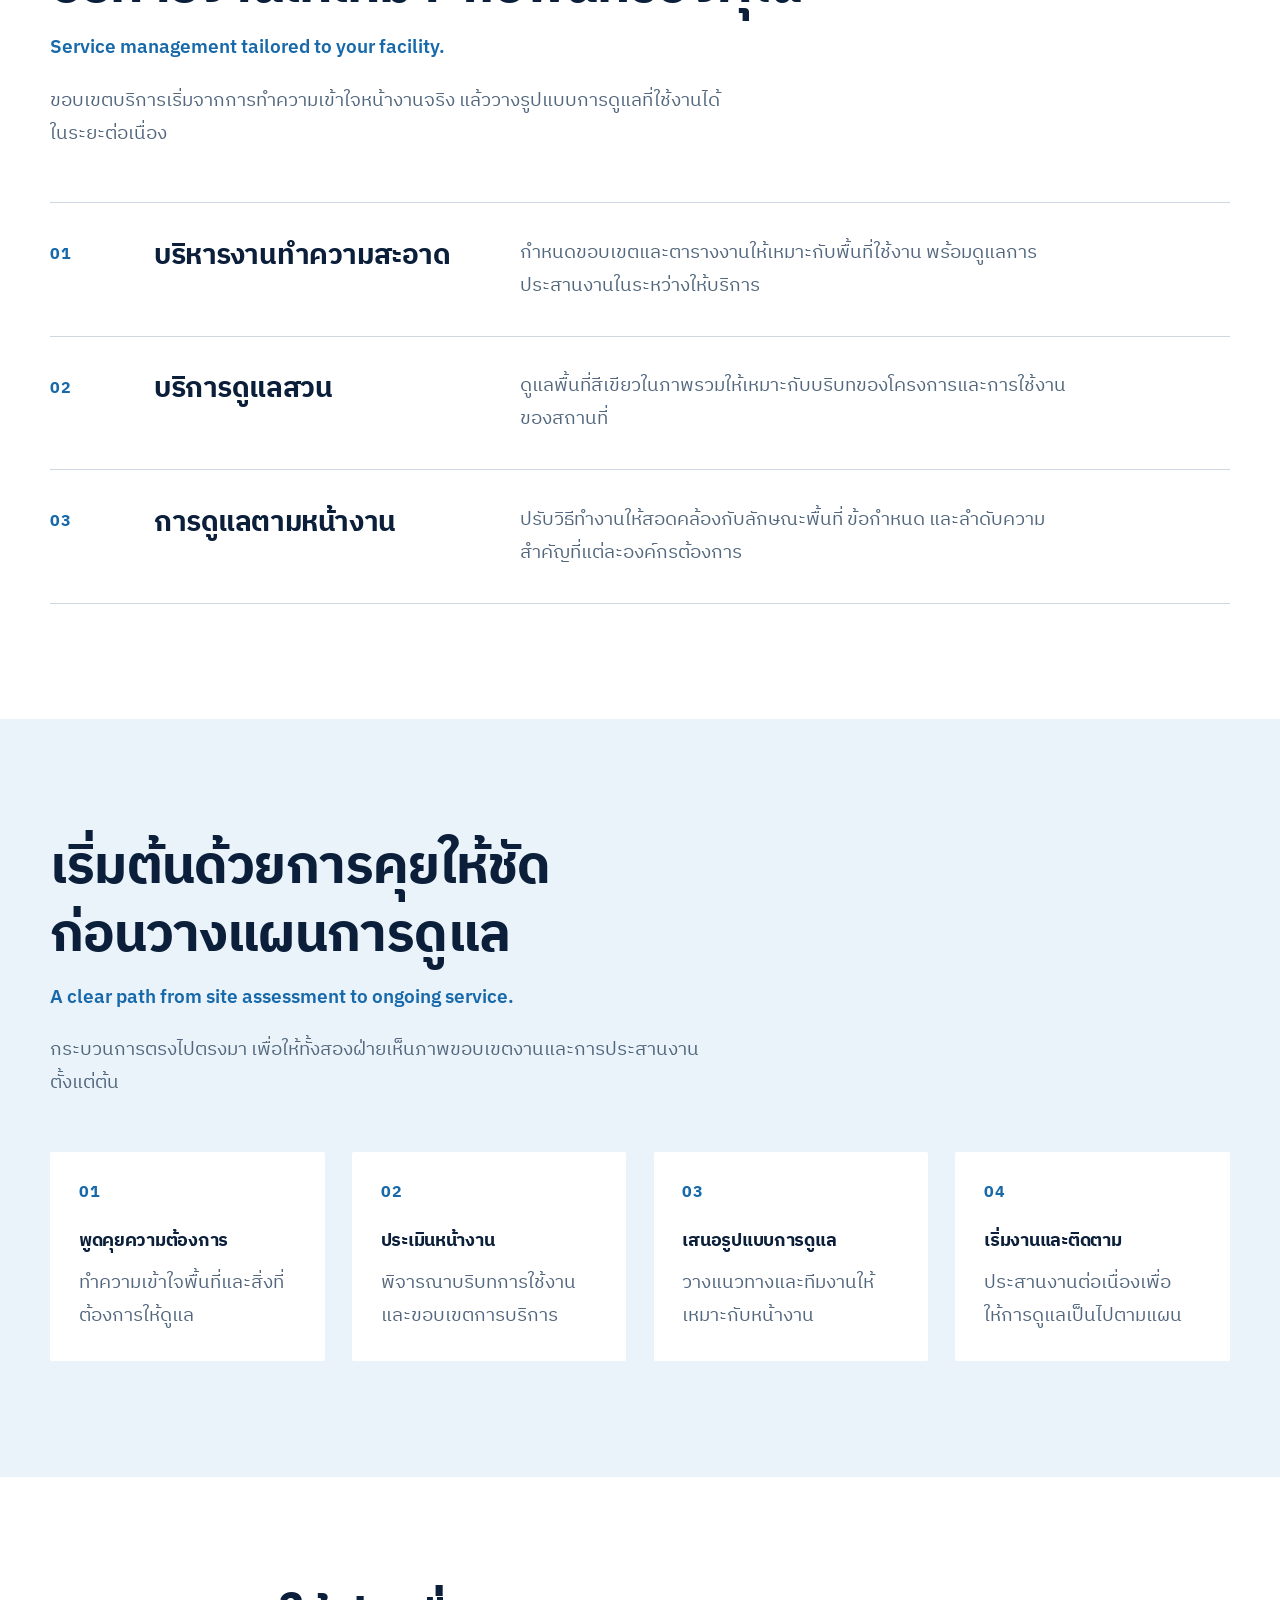
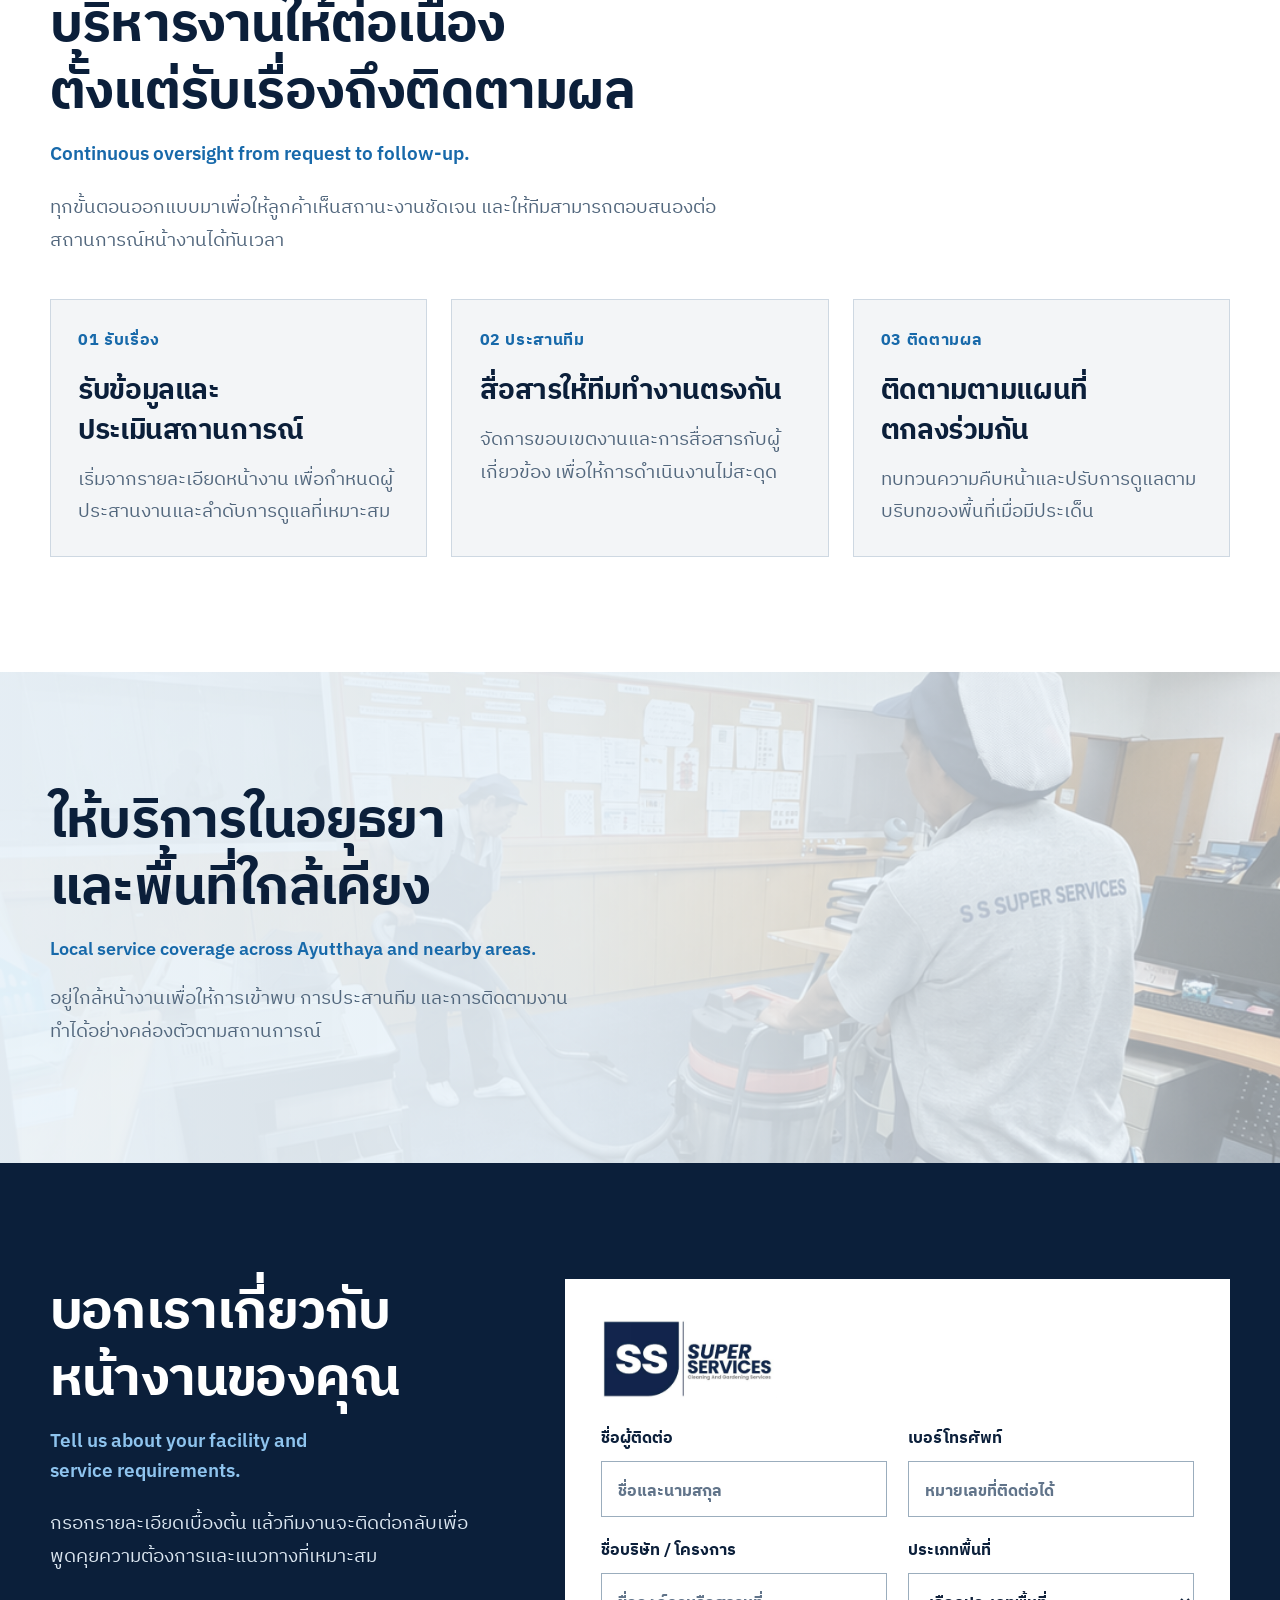
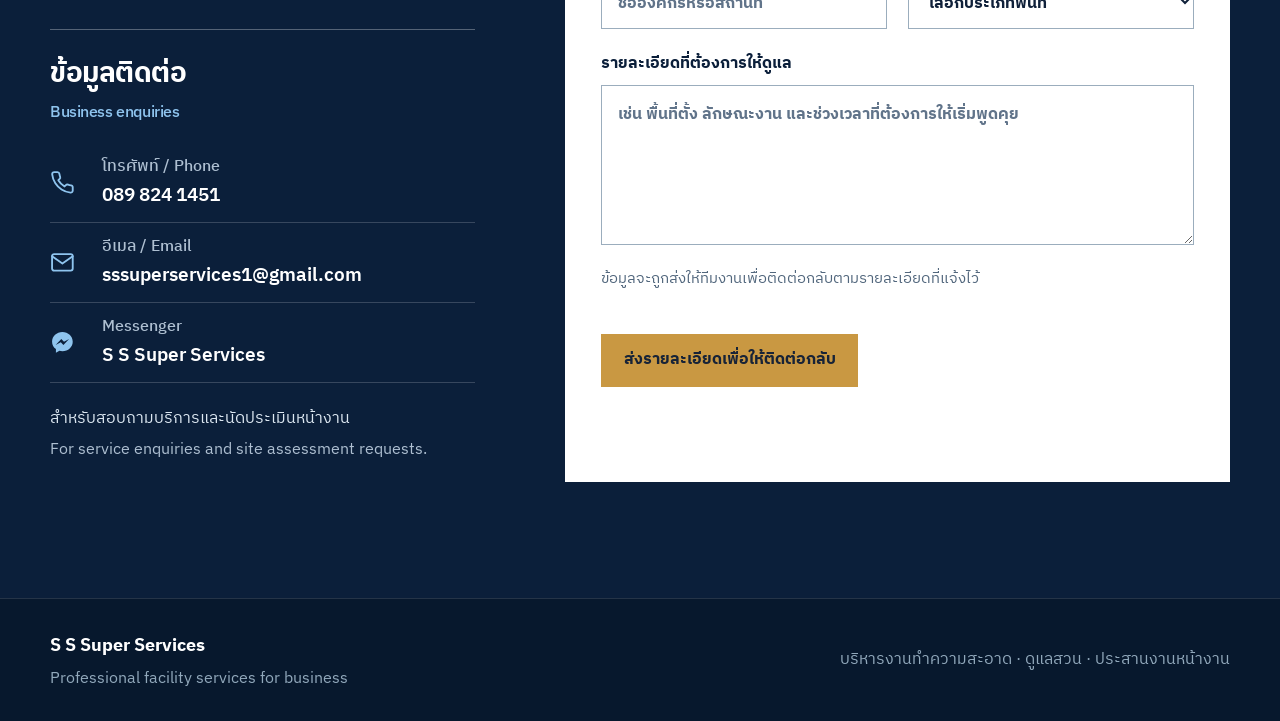
==== commit 79c223fc: "Refresh service cards with branded team imagery" ====
--- a/index.html
+++ b/index.html
@@ -302,13 +302,15 @@
       }
       .area-visual {
         margin-bottom: 0.9rem;
+        overflow: hidden;
+        border-radius: clamp(1.1rem, 2vw, 1.5rem);
       }
       .area-image {
         display: block;
         width: 100%;
-        aspect-ratio: 1/1;
+        aspect-ratio: 4/3;
         object-fit: cover;
-        border-radius: 1.35rem;
+        border-radius: inherit;
         filter: saturate(0.86) contrast(0.97);
       }
       .area h3 {
@@ -770,7 +772,7 @@
           border: 0;
         }
         .area-image {
-          border-radius: 1.1rem;
+          border-radius: inherit;
         }
         .process-grid {
           grid-template-columns: 1fr;
@@ -1123,41 +1125,42 @@
               <div class="area-visual">
                 <img
                   class="area-image"
-                  src="assets/ss-super-services-brand/service-factory.png"
-                  alt="อาคารโรงงานและอุตสาหกรรม"
+                  src="assets/ss-super-services-brand/service-cleaning-team-v2.png"
+                  alt="ทีมแม่บ้าน S S Super Services กำลังทำความสะอาดพื้นที่สำนักงาน"
                 />
               </div>
-              <h3>โรงงานและอุตสาหกรรม</h3>
+              <h3>บริหารงานทำความสะอาด</h3>
               <p>
-                ดูแลงานทำความสะอาดสำหรับพื้นที่ทำงาน พื้นที่ส่วนกลาง
-                และบริบทของแต่ละโรงงาน
+                จัดทีมและวางแผนงานทำความสะอาดให้เหมาะกับพื้นที่ใช้งาน
+                พร้อมดูแลความเรียบร้อยอย่างต่อเนื่อง
               </p>
             </article>
             <article class="area">
               <div class="area-visual">
                 <img
                   class="area-image"
-                  src="assets/ss-super-services-brand/service-condo.png"
-                  alt="อาคารคอนโดและพื้นที่ส่วนกลาง"
+                  src="assets/ss-super-services-brand/service-garden-team-v2.png"
+                  alt="พนักงาน S S Super Services กำลังดูแลสวนในพื้นที่โรงงาน"
                 />
               </div>
-              <h3>คอนโดและพื้นที่ส่วนกลาง</h3>
+              <h3>บริการดูแลสวน</h3>
               <p>
-                ประสานการดูแลความสะอาดเพื่อให้ผู้อยู่อาศัยและผู้ใช้อาคารได้รับประสบการณ์ที่เป็นระเบียบ
+                ดูแลสนามหญ้าและพื้นที่สีเขียวให้เหมาะกับบริบทของสถานที่
+                พร้อมรักษาความเป็นระเบียบของหน้างาน
               </p>
             </article>
             <article class="area">
               <div class="area-visual">
                 <img
                   class="area-image"
-                  src="assets/ss-super-services-brand/service-office.png"
-                  alt="อาคารสำนักงาน"
+                  src="assets/ss-super-services-brand/service-onsite-briefing-v2.png"
+                  alt="ทีม S S Super Services ประชุมเตรียมความพร้อมก่อนเริ่มงาน"
                 />
               </div>
-              <h3>อาคารสำนักงาน</h3>
+              <h3>การดูแลตามหน้างาน</h3>
               <p>
-                ช่วยให้พื้นที่ทำงานพร้อมใช้งาน
-                ด้วยการวางแผนบริการให้เหมาะกับรูปแบบการใช้งานขององค์กร
+                ประชุม วางแผน และประสานทีมให้สอดคล้องกับลักษณะพื้นที่
+                ข้อกำหนด และลำดับความสำคัญขององค์กร
               </p>
             </article>
           </div>
--- a/b2b-contact.css
+++ b/b2b-contact.css
@@ -123,9 +123,11 @@
   color: #8fc4ee !important;
 }
 .hero-form,
-.step,
+.step {
+  border-radius: 2px;
+}
 .area-image {
-  border-radius: 2px;
+  border-radius: inherit;
 }
 .hero-form {
   align-content: start;
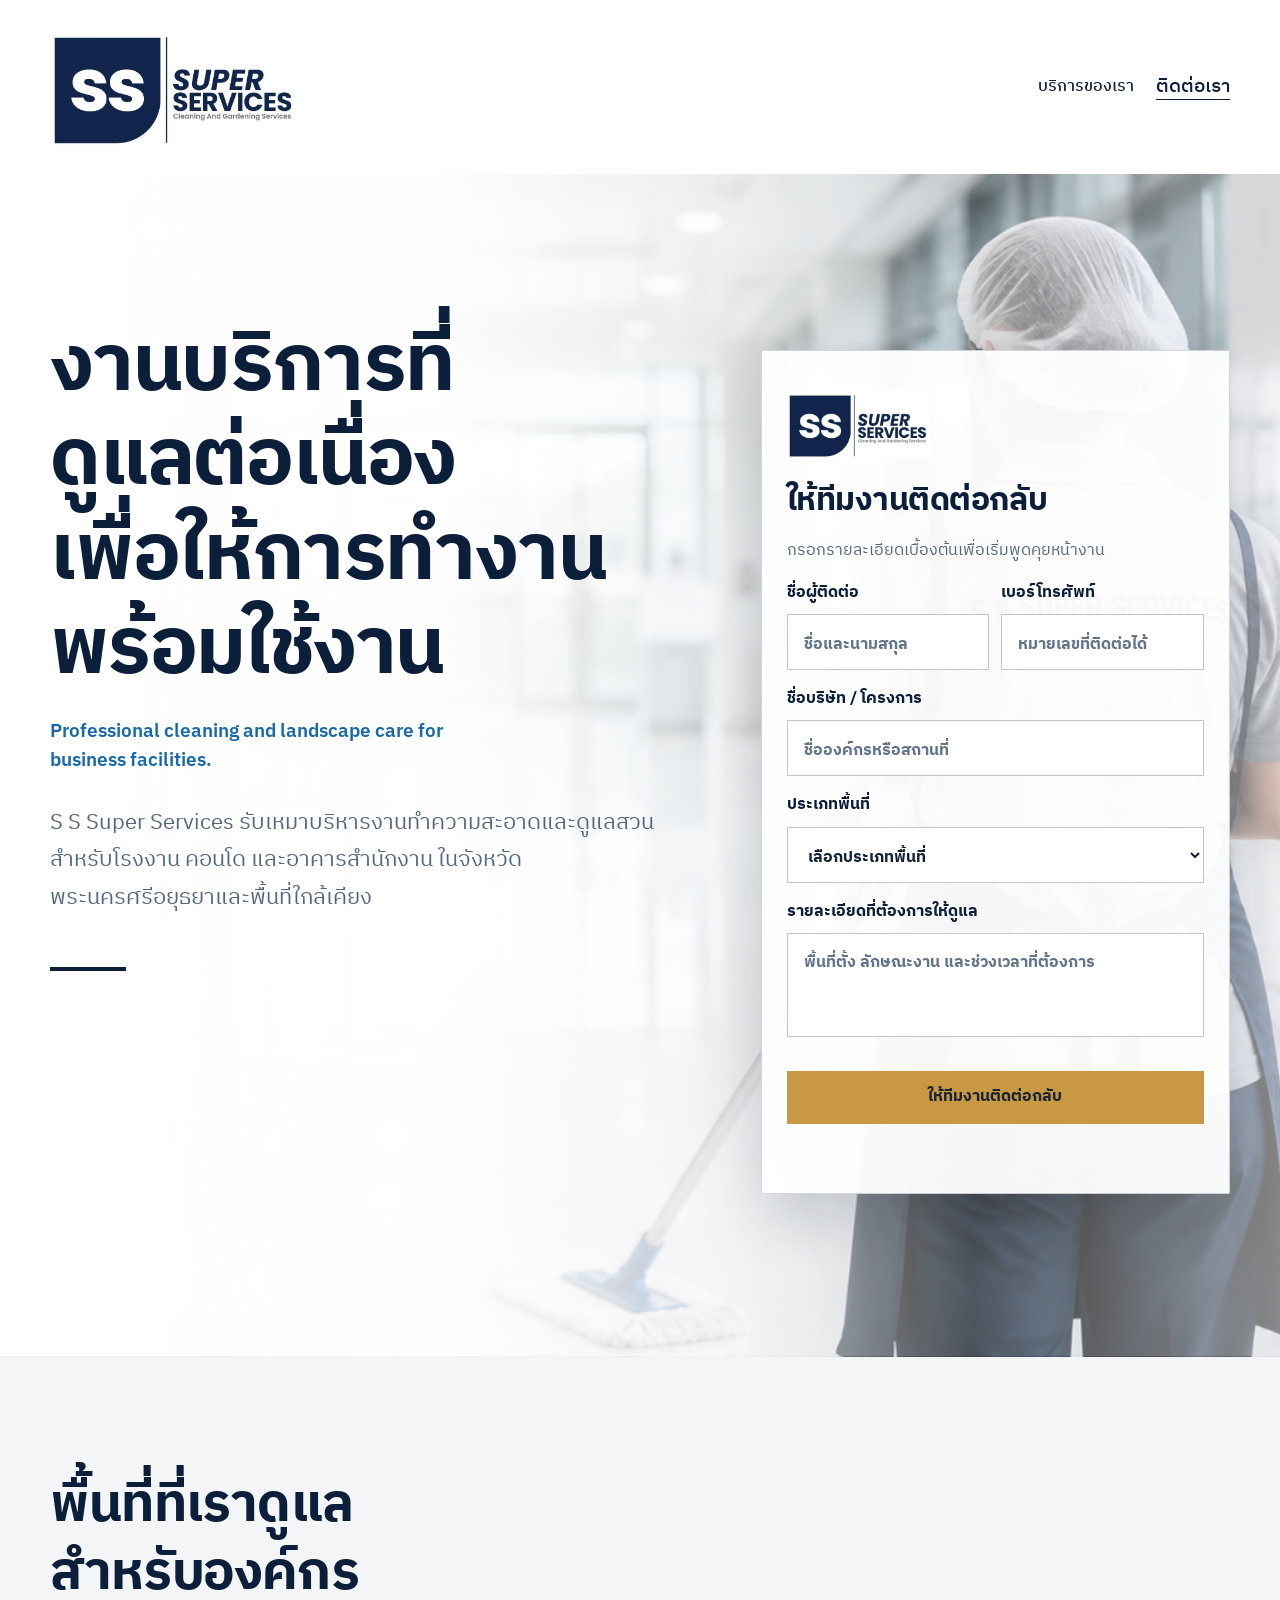
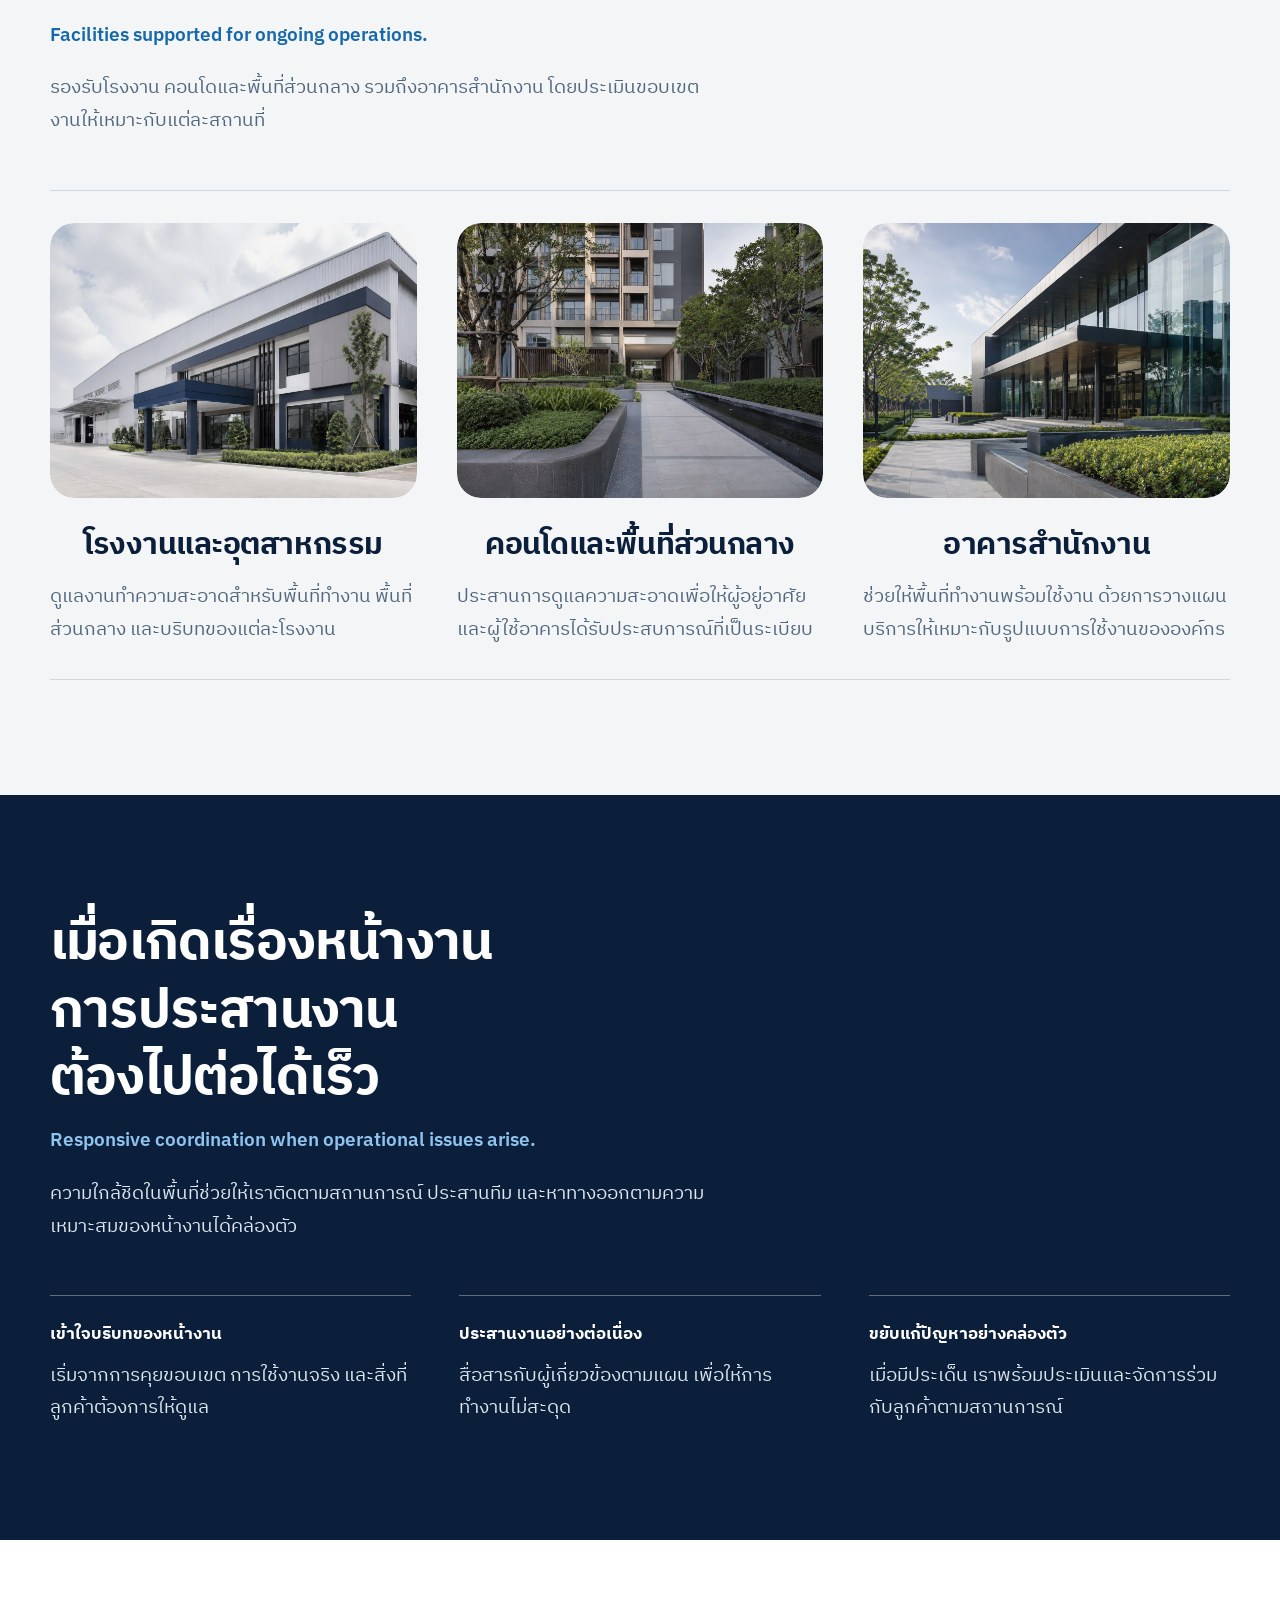
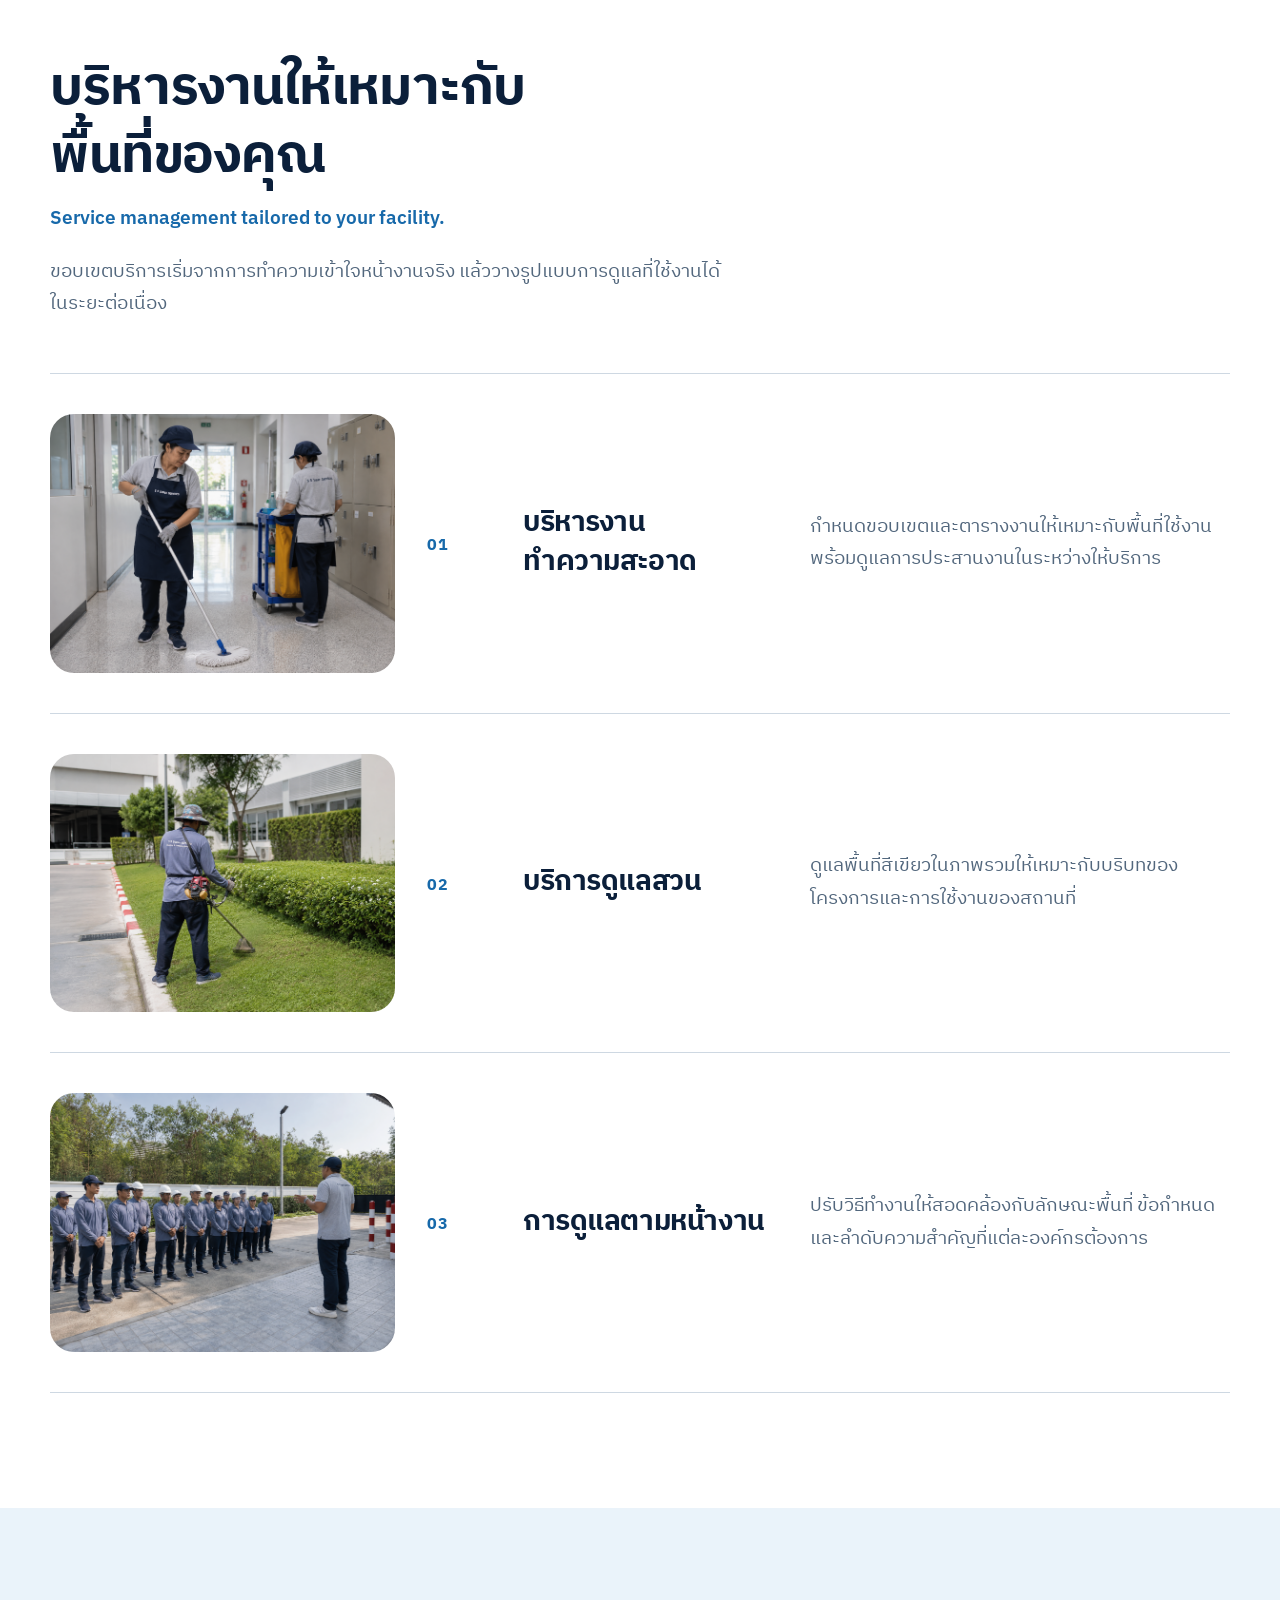
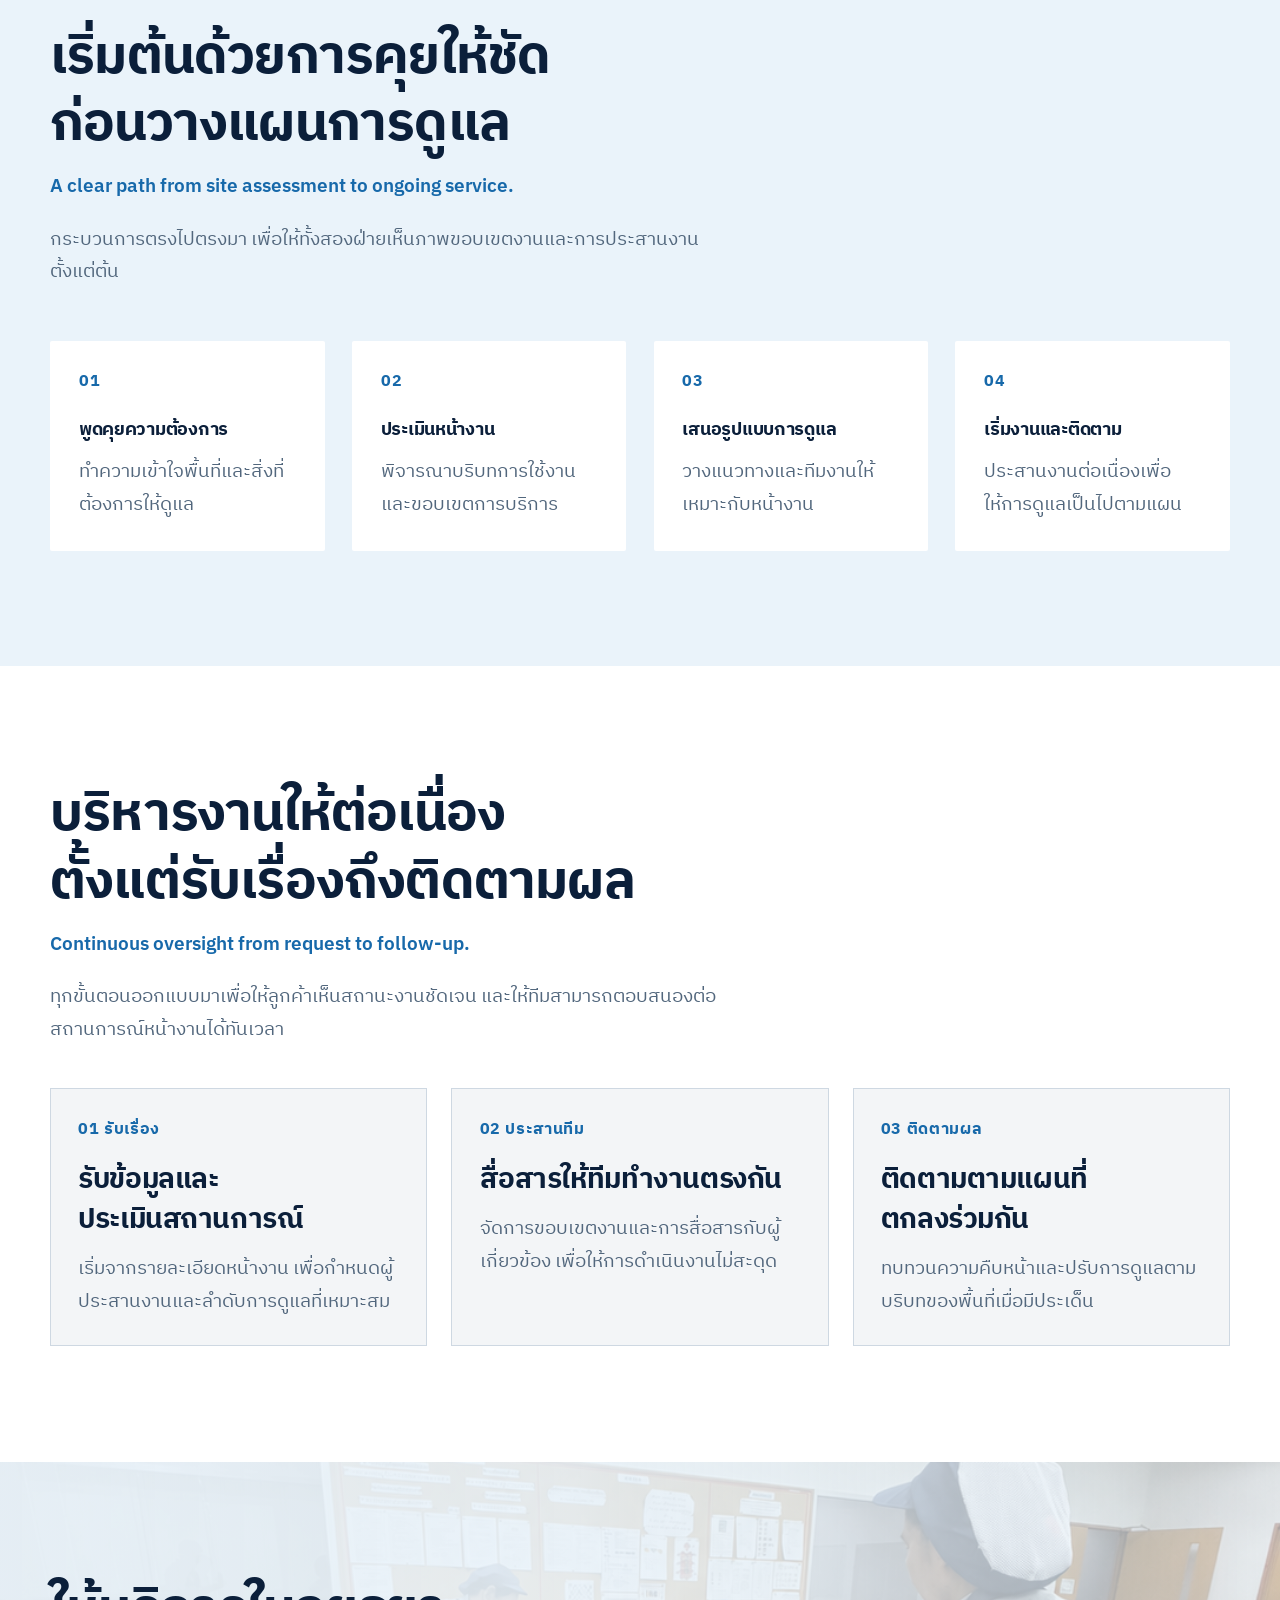
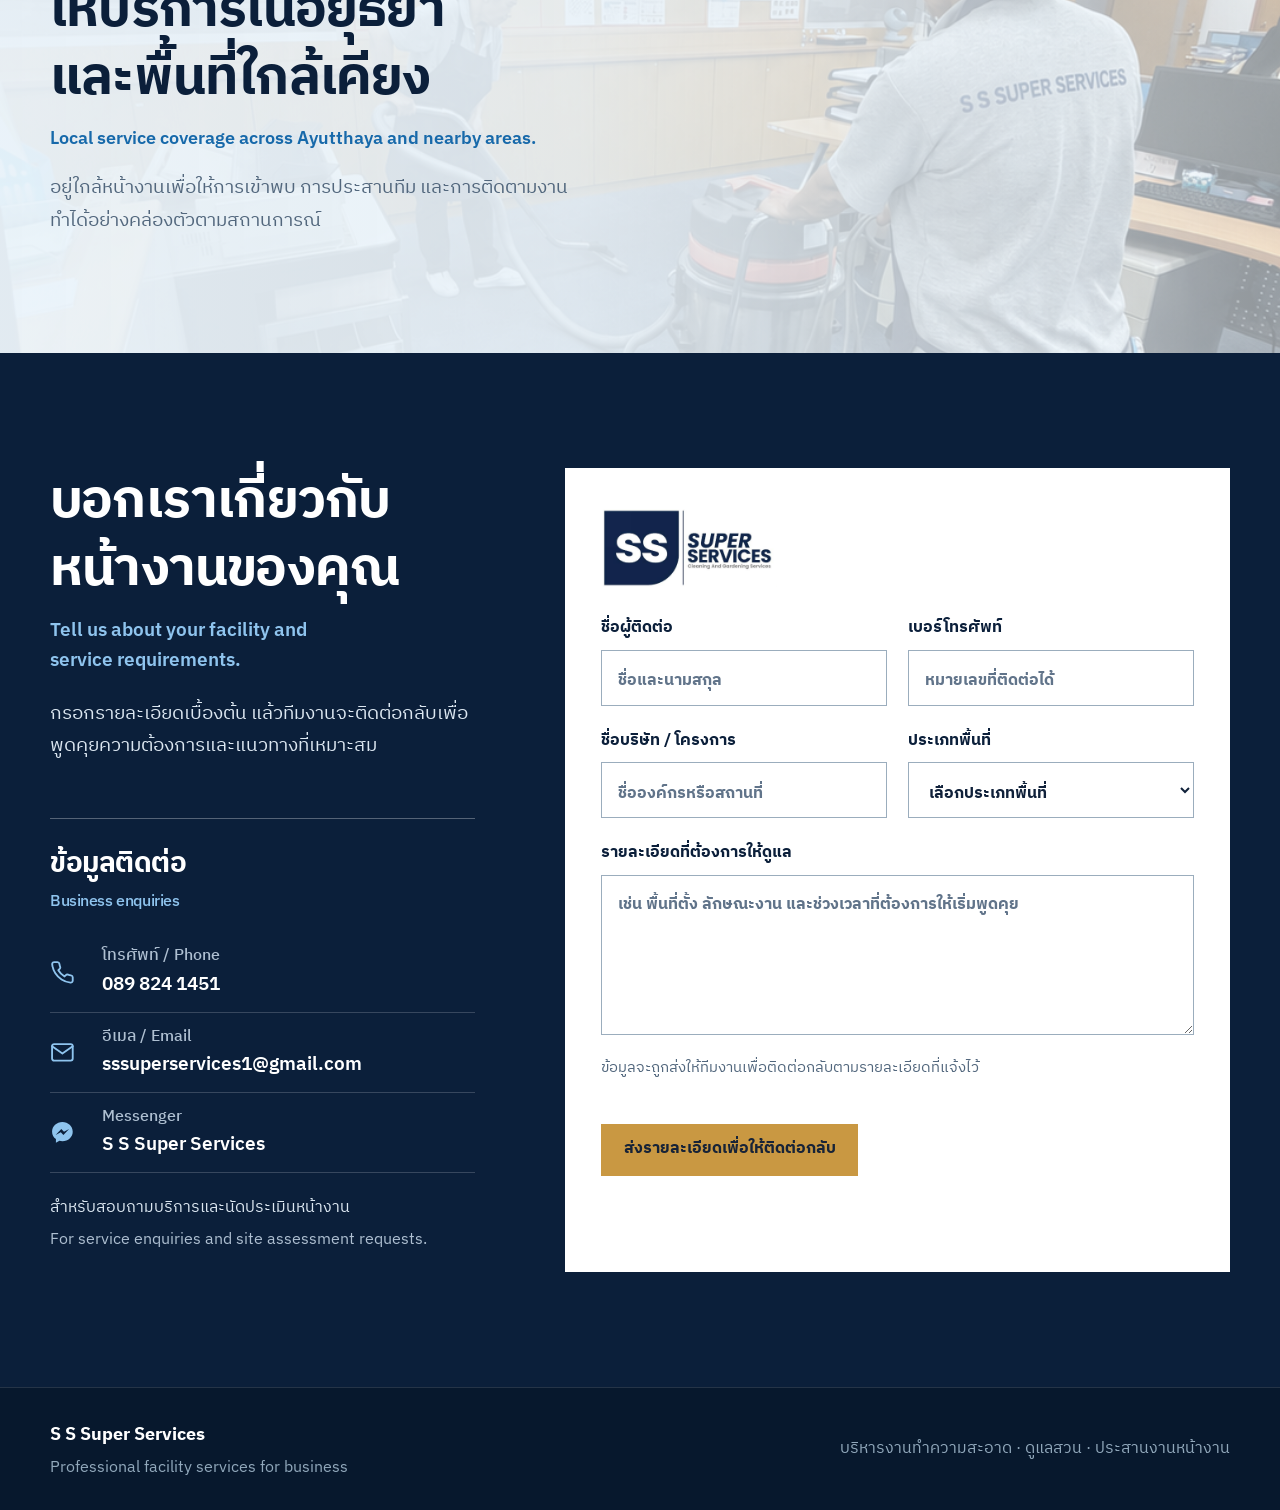
==== commit f43469ce: "Restore facility categories alongside services" ====
--- a/index.html
+++ b/index.html
@@ -151,6 +151,12 @@
         line-height: 1.47;
         letter-spacing: 0;
       }
+      .section-top h2 .phrase {
+        display: block;
+        width: fit-content;
+        max-width: 100%;
+        white-space: normal;
+      }
       h3 {
         font-size: var(--h3);
         font-weight: 700;
@@ -368,6 +374,19 @@
         padding: 2.1rem 0;
         border-bottom: 1px solid var(--line);
       }
+      .service-item-visual {
+        grid-column: 1 / -1;
+        margin-bottom: 0.5rem;
+        overflow: hidden;
+        border-radius: clamp(1.1rem, 2vw, 1.5rem);
+      }
+      .service-item-image {
+        display: block;
+        width: 100%;
+        aspect-ratio: 4 / 3;
+        object-fit: cover;
+        filter: saturate(0.86) contrast(0.97);
+      }
       .service-number,
       .step b {
         color: var(--blue);
@@ -703,6 +722,9 @@
           grid-template-columns: 5rem minmax(13rem, 0.65fr) 1.35fr;
           gap: 1.5rem;
         }
+        .service-item-visual {
+          grid-column: 1 / -1;
+        }
         .service-item p {
           margin-top: 0;
         }
@@ -821,6 +843,21 @@
         }
         .areas-grid {
           gap: 2.5rem;
+        }
+        .service-item {
+          grid-template-columns:
+            minmax(17rem, 0.92fr) 4rem minmax(13rem, 0.68fr)
+            minmax(0, 1.12fr);
+          align-items: center;
+          gap: 2rem;
+          padding: 2.5rem 0;
+        }
+        .service-item-visual {
+          grid-column: auto;
+          margin-bottom: 0;
+        }
+        .service-item p {
+          grid-column: auto;
         }
         .process-grid {
           gap: 1.7rem;
@@ -1109,15 +1146,15 @@
         <div class="shell">
           <div class="section-top reveal">
             <h2>
-              <span class="phrase">บริการที่รองรับ</span
-              ><span class="phrase">การทำงานในทุกวัน</span>
+              <span class="phrase">พื้นที่ที่เราดูแล</span
+              ><span class="phrase">สำหรับองค์กร</span>
             </h2>
             <p class="section-english" lang="en">
-              Ongoing facility services for everyday operations.
+              Facilities supported for ongoing operations.
             </p>
             <p>
-              เราเน้นงานบริหารต่อเนื่อง
-              เพื่อให้พื้นที่ส่วนกลางและพื้นที่ใช้งานมีทีมดูแลตามแผนที่ตกลงร่วมกัน
+              รองรับโรงงาน คอนโดและพื้นที่ส่วนกลาง รวมถึงอาคารสำนักงาน
+              โดยประเมินขอบเขตงานให้เหมาะกับแต่ละสถานที่
             </p>
           </div>
           <div class="areas-grid reveal">
@@ -1125,42 +1162,41 @@
               <div class="area-visual">
                 <img
                   class="area-image"
-                  src="assets/ss-super-services-brand/service-cleaning-team-v2.png"
-                  alt="ทีมแม่บ้าน S S Super Services กำลังทำความสะอาดพื้นที่สำนักงาน"
+                  src="assets/ss-super-services-brand/service-factory.png"
+                  alt="อาคารโรงงานและอุตสาหกรรม"
                 />
               </div>
-              <h3>บริหารงานทำความสะอาด</h3>
+              <h3>โรงงานและอุตสาหกรรม</h3>
               <p>
-                จัดทีมและวางแผนงานทำความสะอาดให้เหมาะกับพื้นที่ใช้งาน
-                พร้อมดูแลความเรียบร้อยอย่างต่อเนื่อง
+                ดูแลงานทำความสะอาดสำหรับพื้นที่ทำงาน พื้นที่ส่วนกลาง
+                และบริบทของแต่ละโรงงาน
               </p>
             </article>
             <article class="area">
               <div class="area-visual">
                 <img
                   class="area-image"
-                  src="assets/ss-super-services-brand/service-garden-team-v2.png"
-                  alt="พนักงาน S S Super Services กำลังดูแลสวนในพื้นที่โรงงาน"
+                  src="assets/ss-super-services-brand/service-condo.png"
+                  alt="อาคารคอนโดและพื้นที่ส่วนกลาง"
                 />
               </div>
-              <h3>บริการดูแลสวน</h3>
+              <h3>คอนโดและพื้นที่ส่วนกลาง</h3>
               <p>
-                ดูแลสนามหญ้าและพื้นที่สีเขียวให้เหมาะกับบริบทของสถานที่
-                พร้อมรักษาความเป็นระเบียบของหน้างาน
+                ประสานการดูแลความสะอาดเพื่อให้ผู้อยู่อาศัยและผู้ใช้อาคารได้รับประสบการณ์ที่เป็นระเบียบ
               </p>
             </article>
             <article class="area">
               <div class="area-visual">
                 <img
                   class="area-image"
-                  src="assets/ss-super-services-brand/service-onsite-briefing-v2.png"
-                  alt="ทีม S S Super Services ประชุมเตรียมความพร้อมก่อนเริ่มงาน"
+                  src="assets/ss-super-services-brand/service-office.png"
+                  alt="อาคารสำนักงาน"
                 />
               </div>
-              <h3>การดูแลตามหน้างาน</h3>
+              <h3>อาคารสำนักงาน</h3>
               <p>
-                ประชุม วางแผน และประสานทีมให้สอดคล้องกับลักษณะพื้นที่
-                ข้อกำหนด และลำดับความสำคัญขององค์กร
+                ช่วยให้พื้นที่ทำงานพร้อมใช้งาน
+                ด้วยการวางแผนบริการให้เหมาะกับรูปแบบการใช้งานขององค์กร
               </p>
             </article>
           </div>
@@ -1220,6 +1256,13 @@
           </div>
           <div class="service-list reveal">
             <article class="service-item">
+              <div class="service-item-visual">
+                <img
+                  class="service-item-image"
+                  src="assets/ss-super-services-brand/service-cleaning-team-v2.png"
+                  alt="ทีมแม่บ้าน S S Super Services กำลังทำความสะอาดพื้นที่สำนักงาน"
+                />
+              </div>
               <span class="service-number">01</span>
               <h3>บริหารงานทำความสะอาด</h3>
               <p>
@@ -1228,6 +1271,13 @@
               </p>
             </article>
             <article class="service-item">
+              <div class="service-item-visual">
+                <img
+                  class="service-item-image"
+                  src="assets/ss-super-services-brand/service-garden-team-v2.png"
+                  alt="พนักงาน S S Super Services กำลังดูแลสวนในพื้นที่โรงงาน"
+                />
+              </div>
               <span class="service-number">02</span>
               <h3>บริการดูแลสวน</h3>
               <p>
@@ -1235,6 +1285,13 @@
               </p>
             </article>
             <article class="service-item">
+              <div class="service-item-visual">
+                <img
+                  class="service-item-image"
+                  src="assets/ss-super-services-brand/service-onsite-briefing-v2.png"
+                  alt="ทีม S S Super Services ประชุมเตรียมความพร้อมก่อนเริ่มงาน"
+                />
+              </div>
               <span class="service-number">03</span>
               <h3>การดูแลตามหน้างาน</h3>
               <p>
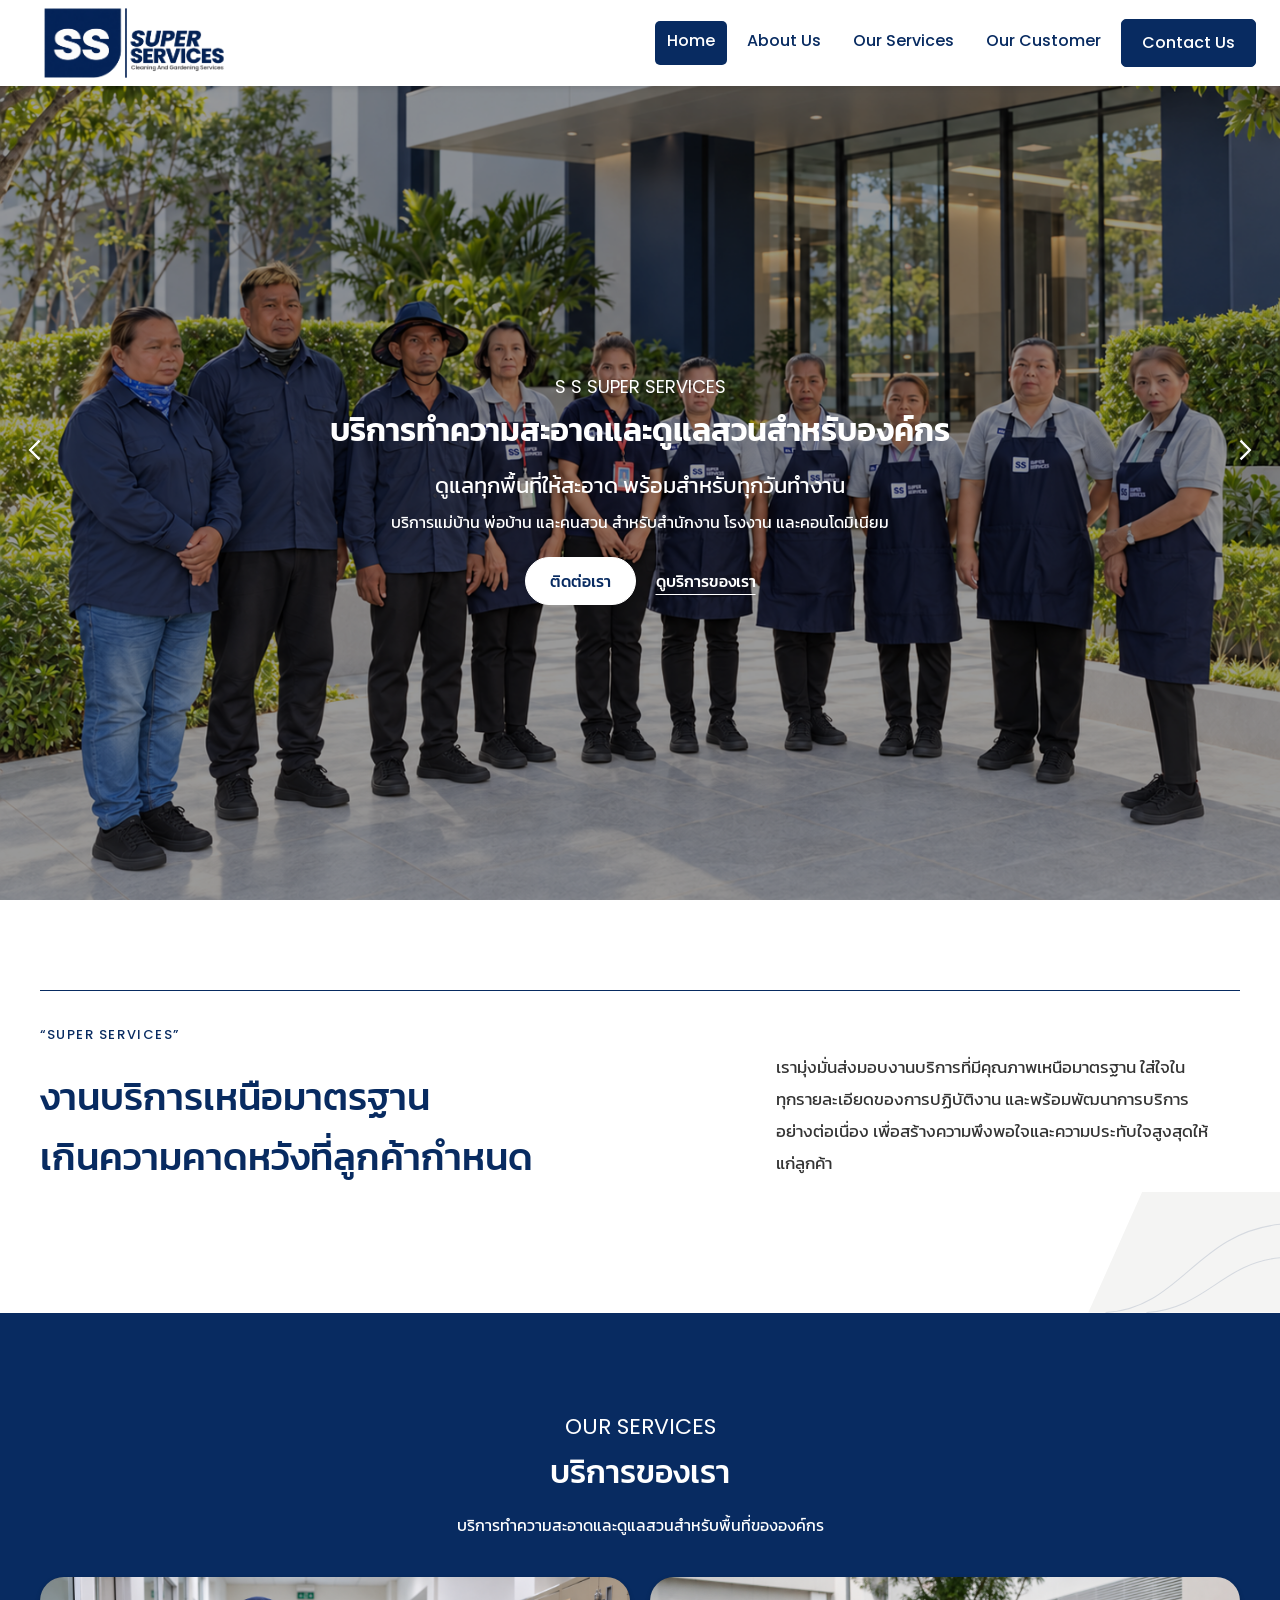
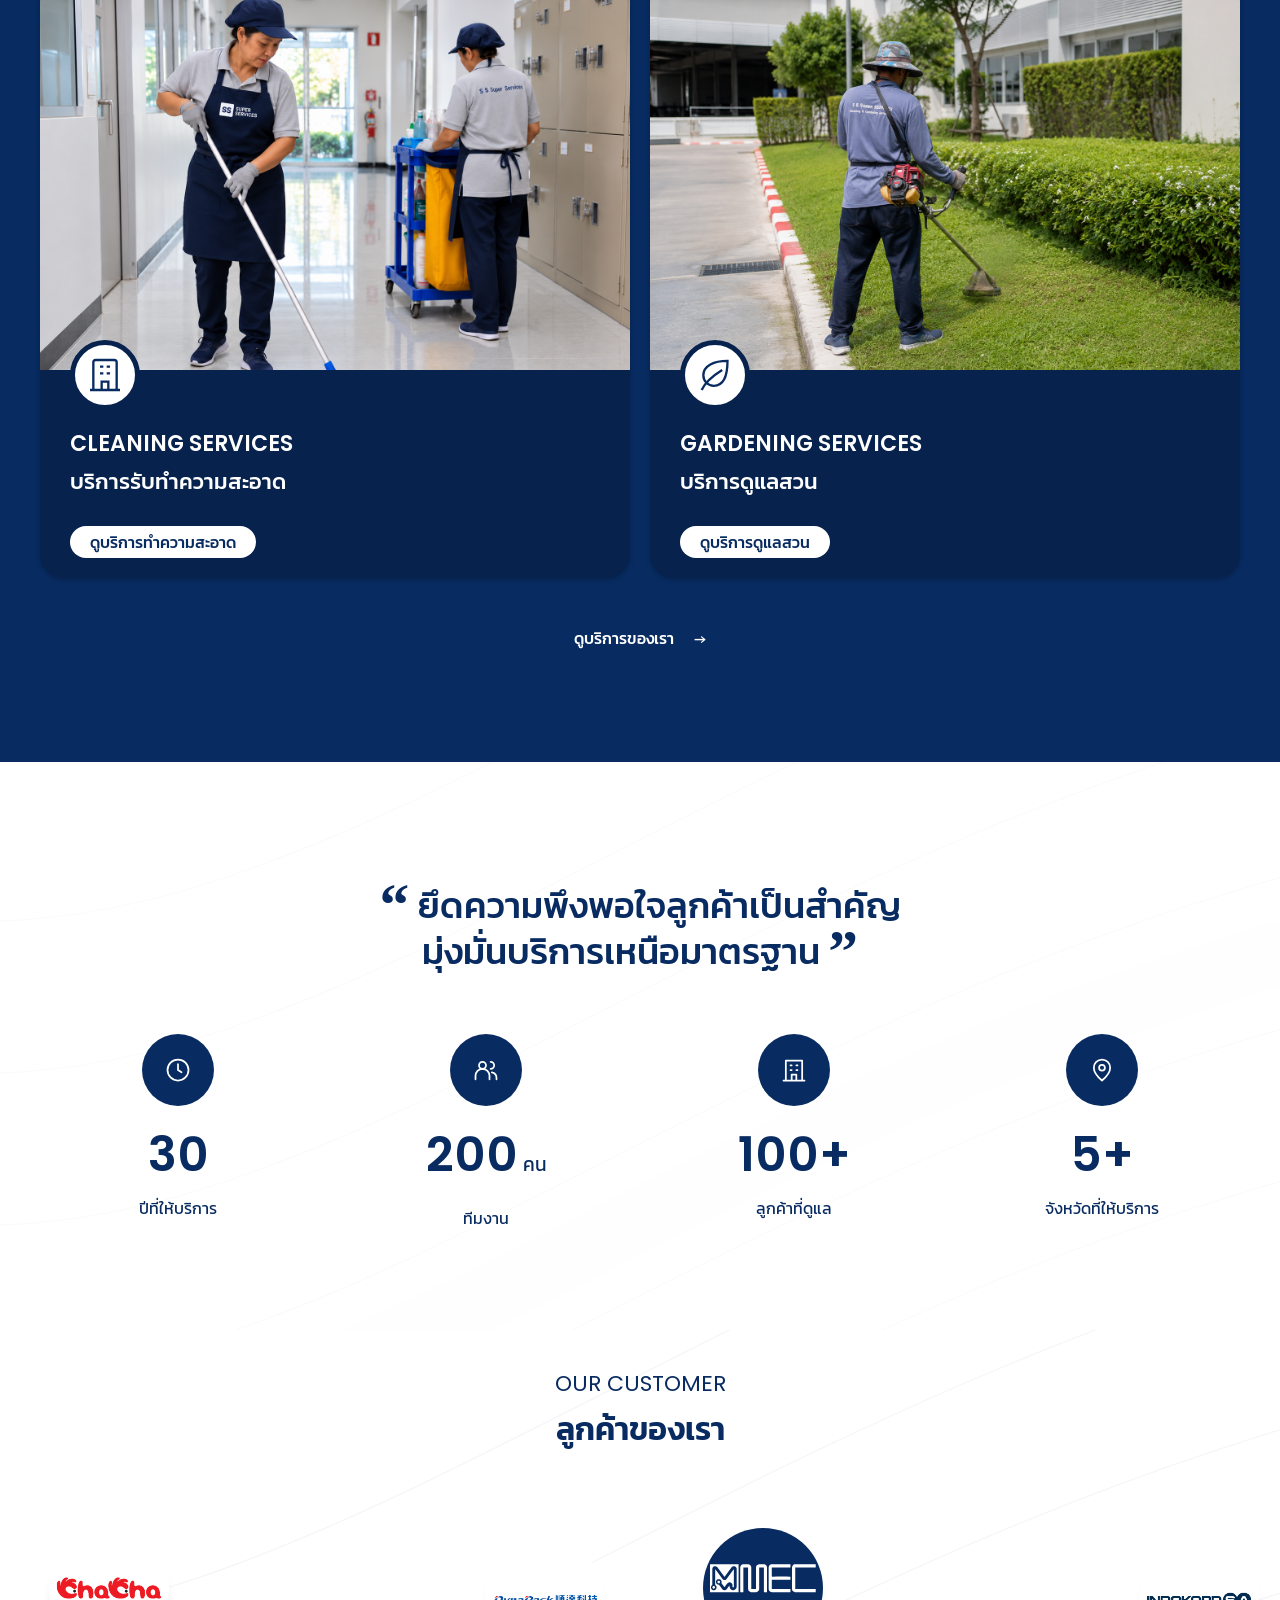
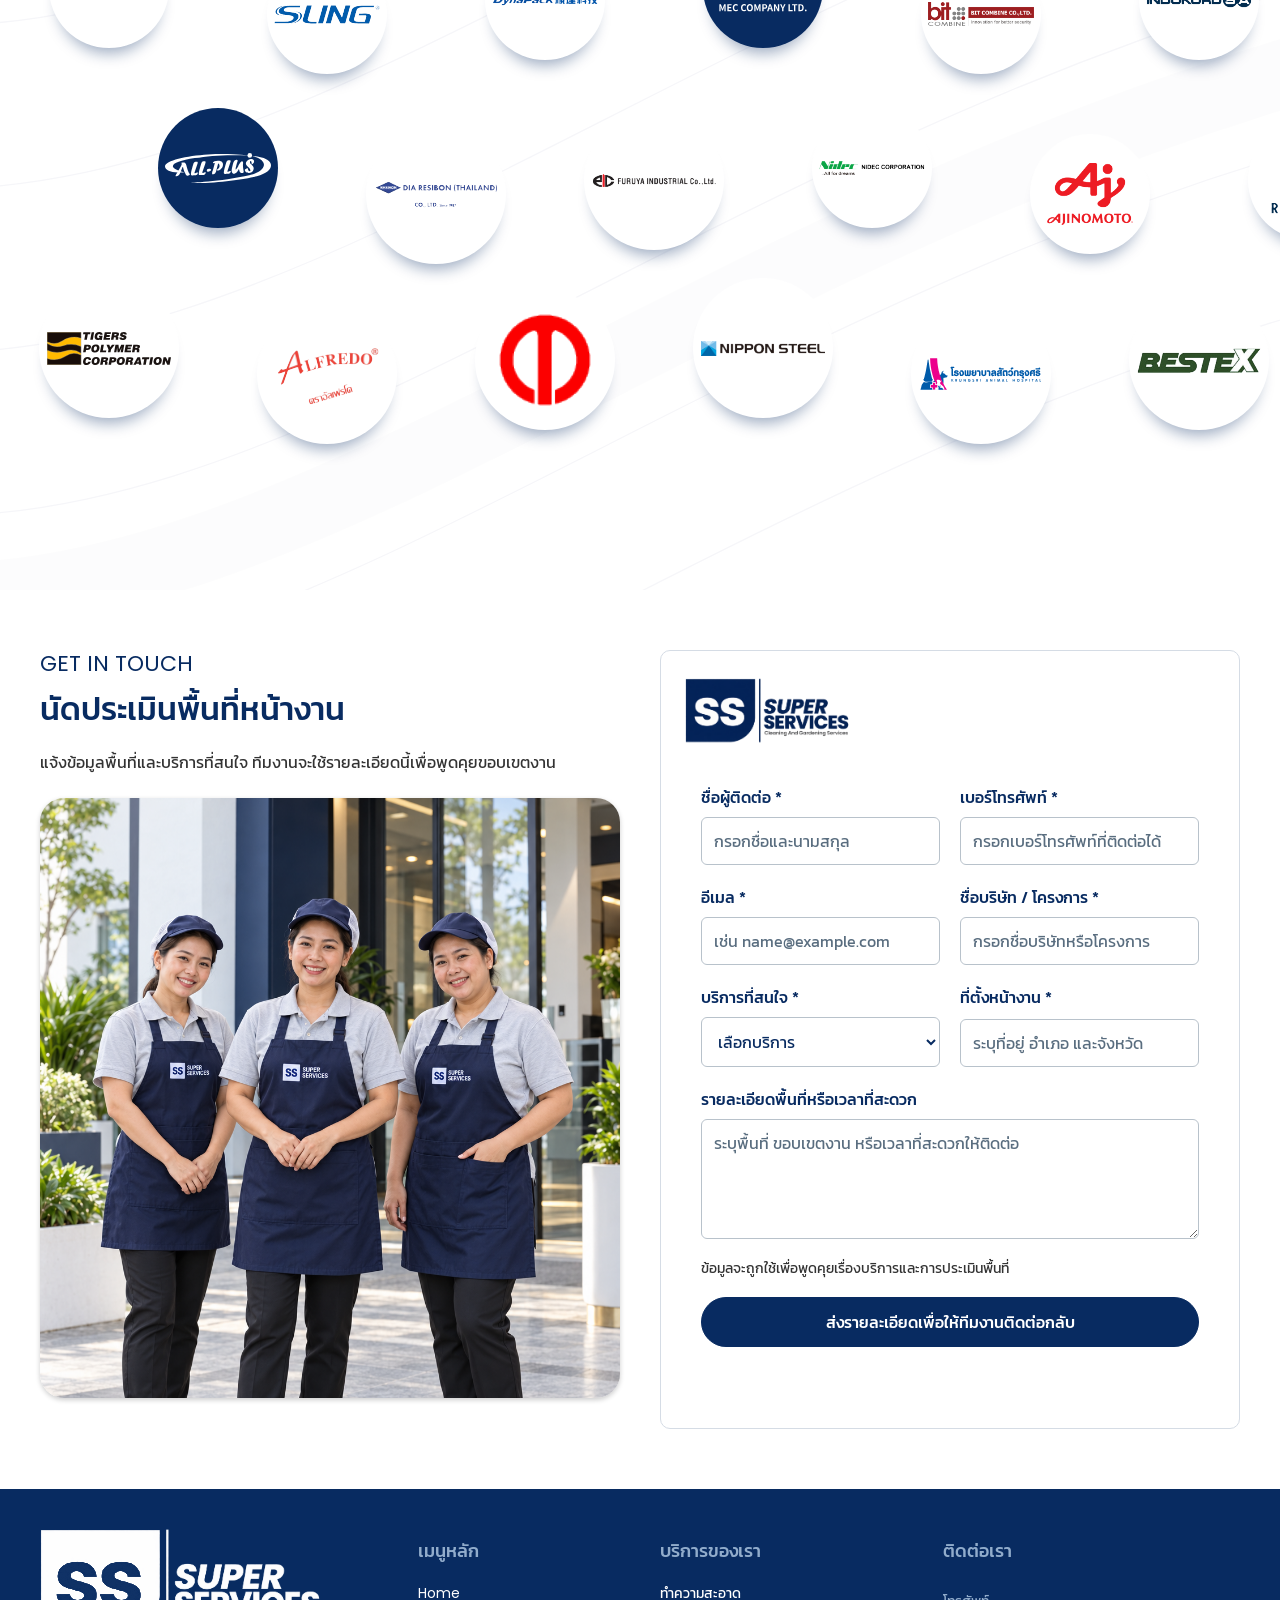
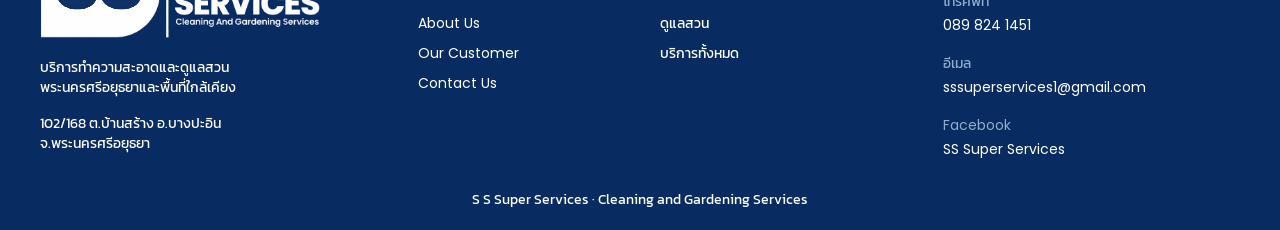
==== commit 232b8646: "Publish approved S S Super Services V27 full website" ====
--- a/index.html
+++ b/index.html
@@ -1,1663 +1,13 @@
 <!doctype html>
-<html lang="th">
-  <head>
-    <meta charset="utf-8" />
-    <meta
-      name="viewport"
-      content="width=device-width,initial-scale=1,viewport-fit=cover"
-    />
-    <meta name="theme-color" content="#0b1f3a" />
-    <title>S S Super Services | บริหารงานทำความสะอาดและดูแลสวน</title>
-    <meta
-      name="description"
-      content="S S Super Services บริหารงานทำความสะอาดและดูแลสวนสำหรับโรงงาน คอนโด และสำนักงานในอยุธยาและพื้นที่ใกล้เคียง"
-    />
-    <link rel="preconnect" href="https://fonts.googleapis.com" />
-    <link rel="preconnect" href="https://fonts.gstatic.com" crossorigin />
-    <link
-      href="https://fonts.googleapis.com/css2?family=IBM+Plex+Sans+Thai:wght@400;500;600;700&family=IBM+Plex+Sans:wght@400;500;600;700&display=swap"
-      rel="stylesheet"
-    />
-    <style>
-      :root {
-        --navy: #0b1f3a;
-        --blue: #1769aa;
-        --pale: #eaf3fa;
-        --mist: #f3f5f7;
-        --ink: #10213a;
-        --muted: #52677d;
-        --line: #ced8e2;
-        --gold: #c99842;
-        --light: #dce7f1;
-        --display: clamp(2.25rem, 5.8vw, 4rem);
-        --h2: clamp(1.85rem, 4.7vw, 3.05rem);
-        --h3: clamp(1.22rem, 2.6vw, 1.55rem);
-        --body: clamp(1rem, 1.35vw, 1.1rem);
-        --section: clamp(4.25rem, 9vw, 7.5rem);
-      }
-      * {
-        box-sizing: border-box;
-      }
-      html {
-        scroll-behavior: smooth;
-      }
-      body {
-        margin: 0;
-        background: #fff;
-        color: var(--ink);
-        font-family: "Noto Sans Thai", Tahoma, sans-serif;
-        font-size: var(--body);
-        font-weight: 400;
-        line-height: 1.92;
-        font-synthesis: none;
-        text-rendering: optimizeLegibility;
-        padding-inline: env(safe-area-inset-left) env(safe-area-inset-right);
-      }
-      ::selection {
-        background: var(--blue);
-        color: #fff;
-      }
-      :focus-visible {
-        outline: 3px solid var(--gold);
-        outline-offset: 4px;
-      }
-      a {
-        color: inherit;
-      }
-      button,
-      input,
-      select,
-      textarea {
-        font: inherit;
-      }
-      .shell {
-        width: min(100% - 40px, 1180px);
-        margin: auto;
-      }
-      .site-header {
-        padding-top: 0.85rem;
-      }
-      .site-header::after {
-        content: "";
-        display: block;
-        width: min(100% - 40px, 1180px);
-        height: 1px;
-        margin: 1rem auto 0;
-        background: var(--line);
-      }
-      .header-row {
-        min-height: 5.75rem;
-        display: flex;
-        align-items: center;
-        justify-content: space-between;
-        gap: 1rem;
-      }
-      .brand {
-        line-height: 0;
-      }
-      .brand-logo {
-        display: block;
-        width: clamp(158px, 42vw, 250px);
-        height: auto;
-      }
-      .contact-link {
-        display: grid;
-        place-items: center;
-        min-width: 44px;
-        min-height: 44px;
-        color: var(--navy);
-        font-size: 1rem;
-        font-weight: 700;
-        line-height: 1.55;
-        text-decoration: none;
-        border-bottom: 2px solid var(--blue);
-        padding: 0.25rem 0;
-      }
-      .contact-link:hover {
-        color: var(--blue);
-      }
-      main {
-        overflow: hidden;
-      }
-      section {
-        padding-block: var(--section);
-      }
-      h1,
-      h2,
-      h3,
-      p {
-        margin: 0;
-      }
-      h1,
-      h2,
-      h3 {
-        color: var(--navy);
-        overflow-wrap: anywhere;
-      }
-      .phrase {
-        display: inline-block;
-        white-space: nowrap;
-      }
-      h1 {
-        font-size: var(--display);
-        font-weight: 700;
-        line-height: 1.43;
-        letter-spacing: 0;
-      }
-      h2 {
-        max-width: 27ch;
-        font-size: var(--h2);
-        font-weight: 700;
-        line-height: 1.47;
-        letter-spacing: 0;
-      }
-      .section-top h2 .phrase {
-        display: block;
-        width: fit-content;
-        max-width: 100%;
-        white-space: normal;
-      }
-      h3 {
-        font-size: var(--h3);
-        font-weight: 700;
-        line-height: 1.56;
-      }
-      .hero {
-        position: relative;
-        padding-top: clamp(4rem, 10vw, 8.5rem);
-        background-color: #fff;
-        background-image:
-          linear-gradient(
-            90deg,
-            #fff 0%,
-            rgba(255, 255, 255, 0.98) 34%,
-            rgba(255, 255, 255, 0.72) 57%,
-            rgba(255, 255, 255, 0.26) 76%,
-            rgba(255, 255, 255, 0.52) 100%
-          ),
-          url("assets/ss-super-services-brand/hero-worker-wide-v3.png");
-        background-size: cover;
-        background-position: 70% center;
-      }
-      .hero-grid {
-        display: grid;
-        gap: 2.25rem;
-        align-items: stretch;
-      }
-      .hero-copy {
-        display: flex;
-        flex-direction: column;
-        justify-content: flex-start;
-        min-width: 0;
-        padding: clamp(0.4rem, 1.4vw, 1.1rem) clamp(0.25rem, 1vw, 1rem)
-          clamp(1.75rem, 3.5vw, 3rem) 0;
-        background: transparent;
-        backdrop-filter: none;
-      }
-      .hero-copy h1 {
-        max-width: 100%;
-        font-size: clamp(2.55rem, 5.45vw, 4.35rem);
-        line-height: 1.31;
-      }
-      .lead {
-        max-width: 48ch;
-        margin-top: 1.8rem;
-        color: var(--muted);
-        font-size: clamp(1.04rem, 3.5vw, 1.22rem);
-        line-height: 1.96;
-      }
-      .hero-rule {
-        width: 76px;
-        height: 4px;
-        margin-top: 3.15rem;
-        background: var(--navy);
-      }
-      .hero-mobile-cta {
-        display: none;
-      }
-      .hero-slot {
-        position: relative;
-        min-height: 20rem;
-        overflow: hidden;
-        background: transparent;
-      }
-      .hero-form {
-        position: absolute;
-        right: 0.5rem;
-        top: 50%;
-        bottom: auto;
-        transform: translateY(-50%);
-        display: grid;
-        gap: 1rem;
-        align-content: center;
-        width: min(calc(100% - 1rem), 25rem);
-        padding: 1.55rem;
-        background: rgba(255, 255, 255, 0.48);
-        border: 1px solid rgba(255, 255, 255, 0.58);
-        backdrop-filter: blur(3px);
-        box-shadow: 0 20px 52px rgba(13, 38, 70, 0.12);
-      }
-      .hero-form h3 {
-        margin-top: 1rem;
-        margin-bottom: -0.65rem;
-        font-size: 1.9rem;
-        line-height: 1.38;
-        text-shadow: 0 1px 12px rgba(255, 255, 255, 0.78);
-      }
-      .hero-form p {
-        margin-top: 0;
-        color: var(--muted);
-        font-size: 0.98rem;
-        line-height: 1.7;
-      }
-      .hero-form label {
-        color: var(--navy);
-        font-size: 0.9rem;
-        line-height: 1.45;
-      }
-      .hero-form input,
-      .hero-form select,
-      .hero-form textarea {
-        min-height: 46px;
-        padding: 0.68rem 0.8rem;
-        background: rgba(255, 255, 255, 0.18);
-        border-color: rgba(11, 31, 58, 0.26);
-      }
-      .hero-form textarea {
-        min-height: 6.5rem;
-        resize: none;
-      }
-      .hero-form .form-row {
-        gap: 0.75rem;
-      }
-      .hero-form .button {
-        width: 100%;
-        min-height: 46px;
-        margin-top: 0.15rem;
-      }
-      .hero-form .form-status {
-        min-height: 1.6em;
-        color: var(--navy);
-        font-size: 0.88rem;
-        line-height: 1.55;
-      }
-      .section-top {
-        max-width: 60rem;
-      }
-      .section-top > p {
-        max-width: 61ch;
-        margin-top: 1.45rem;
-        color: var(--muted);
-        line-height: 1.94;
-      }
-      .service-areas {
-        background: var(--mist);
-      }
-      .areas-grid {
-        display: grid;
-        gap: 2.2rem;
-        margin-top: 3.25rem;
-        padding-block: 2rem;
-        border-block: 1px solid var(--line);
-      }
-      .area {
-        display: grid;
-        gap: 0.9rem;
-        align-content: start;
-        min-width: 0;
-      }
-      .area-visual {
-        margin-bottom: 0.9rem;
-        overflow: hidden;
-        border-radius: clamp(1.1rem, 2vw, 1.5rem);
-      }
-      .area-image {
-        display: block;
-        width: 100%;
-        aspect-ratio: 4/3;
-        object-fit: cover;
-        border-radius: inherit;
-        filter: saturate(0.86) contrast(0.97);
-      }
-      .area h3 {
-        margin-top: 0;
-      }
-      .area p,
-      .service-item p,
-      .step p,
-      .area-band p {
-        max-width: 52ch;
-        color: var(--muted);
-        line-height: 1.92;
-      }
-      .coordination {
-        background: var(--navy);
-        color: #fff;
-      }
-      .coordination h2 {
-        color: #fff;
-      }
-      .coordination .section-top > p,
-      .commitment p,
-      .form-section .section-top > p,
-      .form-help {
-        color: var(--light);
-      }
-      .coordination-grid {
-        display: grid;
-        gap: 2.8rem;
-        margin-top: 3.25rem;
-      }
-      .commitment {
-        border-top: 1px solid rgba(255, 255, 255, 0.35);
-        padding-top: 1.5rem;
-      }
-      .commitment b {
-        display: block;
-        color: #fff;
-        font-size: 1.08rem;
-        font-weight: 700;
-        line-height: 1.64;
-      }
-      .commitment p {
-        margin-top: 0.7rem;
-        line-height: 1.92;
-      }
-      .service-list {
-        margin-top: 3.25rem;
-        border-top: 1px solid var(--line);
-      }
-      .service-item {
-        display: grid;
-        grid-template-columns: 2.8rem minmax(0, 1fr);
-        gap: 1rem;
-        padding: 2.1rem 0;
-        border-bottom: 1px solid var(--line);
-      }
-      .service-item-visual {
-        grid-column: 1 / -1;
-        margin-bottom: 0.5rem;
-        overflow: hidden;
-        border-radius: clamp(1.1rem, 2vw, 1.5rem);
-      }
-      .service-item-image {
-        display: block;
-        width: 100%;
-        aspect-ratio: 4 / 3;
-        object-fit: cover;
-        filter: saturate(0.86) contrast(0.97);
-      }
-      .service-number,
-      .step b {
-        color: var(--blue);
-        font-family: Tahoma, sans-serif;
-        font-weight: 700;
-        letter-spacing: 0.06em;
-      }
-      .service-number {
-        font-size: 0.9rem;
-        line-height: 1.55;
-        padding-top: 0.38rem;
-      }
-      .process {
-        background: var(--pale);
-      }
-      .process-grid {
-        display: grid;
-        gap: 1.4rem;
-        margin-top: 3.25rem;
-        padding: 0;
-        border: 0;
-      }
-      .step {
-        display: flex;
-        flex-direction: column;
-        min-width: 0;
-        min-height: 100%;
-        padding: 1.8rem;
-        background: #fff;
-        border-radius: 1.35rem;
-      }
-      .step b {
-        display: block;
-        font-family: Tahoma, sans-serif;
-        font-size: 0.98rem;
-        line-height: 1.55;
-        margin-bottom: 1.4rem;
-      }
-      .step h3 {
-        min-height: 3.15em;
-      }
-      .step p {
-        margin-top: 0.9rem;
-      }
-      .field-standard {
-        background: #fff;
-      }
-      .standard-grid {
-        display: grid;
-        gap: 1rem;
-        margin-top: 2.6rem;
-      }
-      .standard-card {
-        min-width: 0;
-        padding: 1.7rem;
-        border: 1px solid var(--line);
-        background: var(--mist);
-      }
-      .standard-number {
-        display: block;
-        color: var(--blue);
-        font-family: Tahoma, sans-serif;
-        font-size: 0.9rem;
-        font-weight: 700;
-        letter-spacing: 0.08em;
-      }
-      .standard-card h3 {
-        margin-top: 1.1rem;
-      }
-      .standard-card p {
-        margin-top: 0.75rem;
-        color: var(--muted);
-        line-height: 1.88;
-      }
-      .coverage {
-        background: var(--navy);
-        color: #fff;
-      }
-      .coverage h2 {
-        color: #fff;
-      }
-      .coverage-grid {
-        display: grid;
-        gap: 2.5rem;
-        align-items: center;
-      }
-      .eyebrow {
-        color: #78b6e8 !important;
-        font-family: Tahoma, sans-serif;
-        font-size: 0.85rem;
-        font-weight: 700;
-        letter-spacing: 0.1em;
-        line-height: 1.5;
-      }
-      .coverage-copy > p:last-child {
-        max-width: 54ch;
-        margin-top: 1.25rem;
-        color: var(--light);
-        line-height: 1.9;
-      }
-      .coverage-map {
-        position: relative;
-        min-height: 22rem;
-        overflow: hidden;
-        border: 1px solid rgba(255, 255, 255, 0.26);
-        background: rgba(255, 255, 255, 0.06);
-      }
-      .coverage-map::before,
-      .coverage-map::after {
-        content: "";
-        position: absolute;
-        border: 1px solid rgba(120, 182, 232, 0.22);
-        border-radius: 50%;
-        pointer-events: none;
-      }
-      .coverage-map::before {
-        width: 29rem;
-        height: 29rem;
-        right: -14rem;
-        bottom: -15rem;
-      }
-      .coverage-map::after {
-        width: 18rem;
-        height: 18rem;
-        left: -10rem;
-        top: -10rem;
-      }
-      .map-line {
-        position: absolute;
-        height: 1px;
-        transform-origin: left;
-        background: rgba(120, 182, 232, 0.72);
-      }
-      .line-bkk {
-        left: 49%;
-        top: 58%;
-        width: 30%;
-        transform: rotate(47deg);
-      }
-      .line-pathum {
-        left: 49%;
-        top: 54%;
-        width: 25%;
-        transform: rotate(20deg);
-      }
-      .line-nontha {
-        left: 49%;
-        top: 60%;
-        width: 32%;
-        transform: rotate(76deg);
-      }
-      .line-suphan {
-        left: 48%;
-        top: 52%;
-        width: 25%;
-        transform: rotate(-47deg);
-      }
-      .map-node {
-        position: absolute;
-        z-index: 1;
-        display: grid;
-        place-items: center;
-        min-width: 4.5rem;
-        min-height: 2.3rem;
-        padding: 0.35rem 0.7rem;
-        border: 1px solid rgba(255, 255, 255, 0.36);
-        background: rgba(11, 31, 58, 0.7);
-        color: #fff;
-        font-size: 0.84rem;
-        font-weight: 700;
-        line-height: 1.35;
-      }
-      .map-hub {
-        left: 39%;
-        top: 47%;
-        border-color: #d7aa5b;
-        background: var(--gold);
-        color: var(--ink);
-      }
-      .map-bkk {
-        right: 10%;
-        bottom: 15%;
-      }
-      .map-pathum {
-        right: 13%;
-        top: 25%;
-      }
-      .map-nontha {
-        right: 22%;
-        bottom: 7%;
-      }
-      .map-suphan {
-        left: 12%;
-        top: 15%;
-      }
-      .area-band {
-        border: 0;
-      }
-      .area-band-grid {
-        display: grid;
-        gap: 1.4rem;
-        align-items: center;
-      }
-      .form-section {
-        background: var(--navy);
-        color: #fff;
-      }
-      .form-section h2 {
-        color: #fff;
-      }
-      .contact-form {
-        display: grid;
-        gap: 1.35rem;
-        max-width: 780px;
-        margin-top: 2.9rem;
-      }
-      .form-row {
-        display: grid;
-        gap: 1.35rem;
-      }
-      label {
-        display: grid;
-        gap: 0.55rem;
-        color: #fff;
-        font-size: 1rem;
-        font-weight: 700;
-        line-height: 1.62;
-      }
-      input,
-      select,
-      textarea {
-        width: 100%;
-        min-height: 50px;
-        border: 1px solid #9badbd;
-        border-radius: 0;
-        background: #fff;
-        color: var(--ink);
-        padding: 0.82rem 1rem;
-        line-height: 1.7;
-      }
-      textarea {
-        min-height: 10rem;
-        resize: vertical;
-      }
-      input::placeholder,
-      textarea::placeholder {
-        color: #61748a;
-        opacity: 1;
-      }
-      .form-help {
-        font-size: 0.94rem;
-        line-height: 1.84;
-      }
-      .button {
-        min-height: 52px;
-        width: 100%;
-        border: 1px solid var(--gold);
-        background: var(--gold);
-        color: #172337;
-        padding: 0.8rem 1.35rem;
-        font-weight: 700;
-        line-height: 1.55;
-        cursor: pointer;
-      }
-      .button:hover {
-        background: #d7aa5b;
-      }
-      .button:active {
-        transform: translateY(1px);
-      }
-      .form-status {
-        min-height: 2em;
-        color: #fff;
-        font-weight: 700;
-        line-height: 1.82;
-      }
-      .reveal {
-        opacity: 0;
-        transform: translateY(18px);
-        transition:
-          opacity 0.55s ease,
-          transform 0.55s cubic-bezier(0.2, 0.8, 0.2, 1);
-      }
-      .reveal.is-visible {
-        opacity: 1;
-        transform: none;
-      }
-      @media (min-width: 640px) {
-        .shell {
-          width: min(100% - 64px, 1180px);
-        }
-        .site-header::after {
-          width: min(100% - 64px, 1180px);
-        }
-        .button {
-          width: max-content;
-          min-width: 220px;
-        }
-        .area-band-grid {
-          grid-template-columns: 0.8fr 1.2fr;
-          gap: 3rem;
-        }
-      }
-      @media (min-width: 720px) {
-        .shell {
-          width: min(100% - 80px, 1180px);
-        }
-        .site-header::after {
-          width: min(100% - 80px, 1180px);
-        }
-        .header-row {
-          min-height: clamp(5.75rem, 10vw, 7rem);
-        }
-        .hero-grid {
-          grid-template-columns: minmax(0, 1.16fr) minmax(25rem, 0.84fr);
-          gap: 1.5rem;
-        }
-        .hero-slot {
-          min-height: 42rem;
-        }
-        .areas-grid {
-          grid-template-columns: repeat(3, minmax(0, 1fr));
-          gap: 2rem;
-        }
-        .area h3 {
-          min-height: 0;
-        }
-        .coordination-grid {
-          grid-template-columns: repeat(3, minmax(0, 1fr));
-          gap: 3rem;
-        }
-        .service-item {
-          grid-template-columns: 5rem minmax(13rem, 0.65fr) 1.35fr;
-          gap: 1.5rem;
-        }
-        .service-item-visual {
-          grid-column: 1 / -1;
-        }
-        .service-item p {
-          margin-top: 0;
-        }
-        .process-grid {
-          grid-template-columns: repeat(4, minmax(0, 1fr));
-          gap: 1.4rem;
-        }
-        .form-row {
-          grid-template-columns: 1fr 1fr;
-        }
-      }
-      @media (max-width: 719px) {
-        :root {
-          --section: clamp(3.4rem, 12vw, 4.8rem);
-        }
-        .site-header {
-          padding-top: 0.35rem;
-        }
-        .header-row {
-          min-height: 5.1rem;
-        }
-        .brand-logo {
-          width: clamp(150px, 48vw, 196px);
-        }
-        .hero {
-          padding-top: 2.6rem;
-          background-position: 68% center;
-        }
-        .hero-grid {
-          gap: 0;
-        }
-        .hero-copy {
-          padding: 0.25rem 0 2.8rem;
-        }
-        .hero-copy h1 {
-          font-size: clamp(2.2rem, 10vw, 2.8rem);
-          line-height: 1.39;
-        }
-        .lead {
-          margin-top: 1.4rem;
-          font-size: 1.02rem;
-          line-height: 1.88;
-        }
-        .hero-rule {
-          margin-top: 2rem;
-        }
-        .hero-mobile-cta {
-          display: inline-grid;
-          place-items: center;
-          min-height: 50px;
-          width: max-content;
-          margin-top: 1.4rem;
-          padding: 0 1.35rem;
-          background: var(--gold);
-          color: var(--ink);
-          font-weight: 700;
-          line-height: 1.5;
-          text-decoration: none;
-        }
-        .hero-slot {
-          display: none;
-        }
-        .areas-grid {
-          gap: 2.7rem;
-          margin-top: 2.3rem;
-          padding-block: 0;
-          border: 0;
-        }
-        .area-image {
-          border-radius: inherit;
-        }
-        .process-grid {
-          grid-template-columns: 1fr;
-          gap: 1.25rem;
-          margin-top: 2.4rem;
-        }
-        .step {
-          padding: 1.7rem;
-        }
-        .step h3 {
-          min-height: 0;
-          white-space: nowrap;
-          font-size: clamp(1.08rem, 5.2vw, 1.35rem);
-          line-height: 1.5;
-        }
-        .area-band-grid {
-          gap: 1rem;
-        }
-        .contact-form {
-          margin-top: 2.2rem;
-        }
-        .form-row {
-          gap: 1rem;
-        }
-      }
-      @media (min-width: 720px) {
-        .standard-grid {
-          grid-template-columns: repeat(3, minmax(0, 1fr));
-          gap: 1.5rem;
-        }
-        .coverage-grid {
-          grid-template-columns: minmax(0, 0.95fr) minmax(22rem, 1.05fr);
-          gap: 4rem;
-        }
-      }
-      @media (min-width: 1024px) {
-        .hero-grid {
-          grid-template-columns: minmax(0, 1.18fr) minmax(27rem, 0.82fr);
-          gap: 2.25rem;
-        }
-        .hero-copy {
-          padding-right: 1.5rem;
-        }
-        .hero-slot {
-          min-height: 42rem;
-        }
-        .areas-grid {
-          gap: 2.5rem;
-        }
-        .service-item {
-          grid-template-columns:
-            minmax(17rem, 0.92fr) 4rem minmax(13rem, 0.68fr)
-            minmax(0, 1.12fr);
-          align-items: center;
-          gap: 2rem;
-          padding: 2.5rem 0;
-        }
-        .service-item-visual {
-          grid-column: auto;
-          margin-bottom: 0;
-        }
-        .service-item p {
-          grid-column: auto;
-        }
-        .process-grid {
-          gap: 1.7rem;
-        }
-      }
-      @media (min-width: 720px) and (max-width: 1199px) {
-        .process-grid {
-          grid-template-columns: repeat(2, minmax(0, 1fr));
-          gap: 1.5rem;
-        }
-        .step {
-          padding: 2rem;
-        }
-        .step h3 {
-          min-height: 0;
-          white-space: nowrap;
-          font-size: clamp(1.2rem, 2.2vw, 1.45rem);
-        }
-      }
-      @media (min-width: 1200px) {
-        .process-grid {
-          grid-template-columns: repeat(4, minmax(0, 1fr));
-          gap: 1.7rem;
-        }
-        .step h3 {
-          min-height: 0;
-          white-space: nowrap;
-          font-size: clamp(1.04rem, 1.38vw, 1.28rem);
-        }
-      }
-      @media (max-width: 719px) {
-        .coverage {
-          background-image:
-            linear-gradient(
-              90deg,
-              rgba(234, 243, 250, 0.96) 0%,
-              rgba(234, 243, 250, 0.82) 100%
-            ),
-            url("assets/ss-super-services-brand/coverage-cleaning-office-branded.png");
-          background-position: center 45%;
-        }
-        .coverage-map {
-          min-height: 19rem;
-        }
-        .map-hub {
-          left: 36%;
-          top: 47%;
-        }
-        .map-bkk {
-          right: 7%;
-          bottom: 14%;
-        }
-        .map-pathum {
-          right: 7%;
-          top: 23%;
-        }
-        .map-nontha {
-          right: 16%;
-          bottom: 5%;
-        }
-        .map-suphan {
-          left: 7%;
-          top: 14%;
-        }
-      }
-      @media (max-width: 359px) {
-        .shell {
-          width: min(100% - 28px, 1180px);
-        }
-        .site-header::after {
-          width: min(100% - 28px, 1180px);
-        }
-        .brand-logo {
-          width: 146px;
-        }
-        .contact-link {
-          font-size: 0.92rem;
-        }
-        h1 {
-          font-size: 2.22rem;
-          line-height: 1.46;
-        }
-        .service-item {
-          grid-template-columns: 2.4rem minmax(0, 1fr);
-        }
-      }
-      @media (hover: none) {
-        .contact-link:hover {
-          color: var(--navy);
-        }
-        .button:hover {
-          background: var(--gold);
-        }
-      }
-      @media (prefers-reduced-motion: reduce) {
-        html {
-          scroll-behavior: auto;
-        }
-        *,
-        *::before,
-        *::after {
-          animation-duration: 0.01ms !important;
-          transition-duration: 0.01ms !important;
-        }
-        .reveal {
-          opacity: 1;
-          transform: none;
-        }
-      }
-      .field-standard .standard-number {
-        font-family: inherit;
-        letter-spacing: 0.04em;
-      }
-      .coverage {
-        position: relative;
-        overflow: hidden;
-        background-color: var(--pale);
-        background-image:
-          linear-gradient(
-            90deg,
-            rgba(234, 243, 250, 0.96) 0%,
-            rgba(234, 243, 250, 0.91) 45%,
-            rgba(234, 243, 250, 0.62) 100%
-          ),
-          url("assets/ss-super-services-brand/coverage-cleaning-office-branded.png");
-        background-position: center 45%;
-        background-size: cover;
-        color: var(--ink);
-      }
-      .coverage h2 {
-        color: var(--navy);
-      }
-      .coverage-copy {
-        max-width: 35rem;
-      }
-      .coverage-copy > p:last-child {
-        color: var(--muted);
-      }
-      .coverage-points {
-        padding: clamp(1.5rem, 3vw, 2.4rem);
-        background: #fff;
-        border: 1px solid var(--line);
-        box-shadow: 0 14px 34px rgba(13, 38, 70, 0.08);
-      }
-      .coverage-points p {
-        color: var(--blue);
-        font-size: 0.94rem;
-        font-weight: 700;
-        line-height: 1.6;
-      }
-      .coverage-points strong {
-        display: block;
-        margin-top: 0.3rem;
-        color: var(--navy);
-        font-size: clamp(1.55rem, 3vw, 2.15rem);
-        font-weight: 700;
-        line-height: 1.45;
-      }
-      .coverage-chip-list {
-        display: flex;
-        flex-wrap: wrap;
-        gap: 0.65rem;
-        margin-top: 1.35rem;
-      }
-      .coverage-chip-list span {
-        padding: 0.48rem 0.75rem;
-        border: 1px solid var(--line);
-        color: var(--muted);
-        font-size: 0.95rem;
-        font-weight: 700;
-        line-height: 1.5;
-      }
-      .standard-card,
-      .coverage-points {
-        font-family: "Noto Sans Thai", Tahoma, sans-serif;
-      }
-      .spam-trap {
-        position: absolute !important;
-        left: -10000px !important;
-        width: 1px !important;
-        height: 1px !important;
-        overflow: hidden !important;
-      }
-      .turnstile-slot {
-        min-height: 0;
-      }
-    </style>
-    <link rel="stylesheet" href="b2b-contact.css" />
-  </head>
-  <body>
-    <header class="site-header">
-      <div class="shell header-row">
-        <a class="brand" href="#main" aria-label="S S Super Services หน้าแรก"
-          ><img
-            class="brand-logo"
-            src="assets/ss-super-services-brand/ss-super-services-logo.png"
-            alt="S S Super Services"
-        /></a>
-        <nav class="header-nav" aria-label="เมนูติดต่อและบริการ">
-          <a href="#services">บริการของเรา</a>
-          <a class="contact-link" href="#contact">ติดต่อเรา</a>
-        </nav>
-      </div>
-    </header>
-    <main id="main">
-      <section class="hero">
-        <div class="shell hero-grid">
-          <div class="hero-copy reveal">
-            <h1>
-              <span class="phrase">งานบริการที่</span
-              ><span class="phrase">ดูแลต่อเนื่อง</span
-              ><span class="phrase">เพื่อให้การทำงาน</span
-              ><span class="phrase">พร้อมใช้งาน</span>
-            </h1>
-            <p class="hero-english" lang="en">
-              Professional cleaning and landscape care for business facilities.
-            </p>
-            <p class="lead">
-              S S Super Services รับเหมาบริหารงานทำความสะอาดและดูแลสวน
-              สำหรับโรงงาน คอนโด และอาคารสำนักงาน
-              ในจังหวัดพระนครศรีอยุธยาและพื้นที่ใกล้เคียง
-            </p>
-            <div class="hero-rule" aria-hidden="true"></div>
-            <a class="hero-mobile-cta" href="#contact">ติดต่อทีมงาน</a>
-          </div>
-          <div
-            class="hero-slot reveal"
-            role="img"
-            aria-label="พนักงานทำความสะอาด S S Super Services"
-          >
-            <form class="hero-form" id="hero-contact-form">
-              <img
-                class="form-logo"
-                src="assets/ss-super-services-brand/ss-super-services-logo.png"
-                alt="S S Super Services"
-              />
-              <h3>ให้ทีมงานติดต่อกลับ</h3>
-              <p>กรอกรายละเอียดเบื้องต้นเพื่อเริ่มพูดคุยหน้างาน</p>
-              <div class="form-row">
-                <label
-                  >ชื่อผู้ติดต่อ<input
-                    name="hero-name"
-                    autocomplete="name"
-                    required
-                    placeholder="ชื่อและนามสกุล" /></label
-                ><label
-                  >เบอร์โทรศัพท์<input
-                    name="hero-phone"
-                    autocomplete="tel"
-                    inputmode="tel"
-                    required
-                    placeholder="หมายเลขที่ติดต่อได้"
-                /></label>
-              </div>
-              <label
-                >ชื่อบริษัท / โครงการ<input
-                  name="hero-company"
-                  autocomplete="organization"
-                  required
-                  placeholder="ชื่อองค์กรหรือสถานที่" /></label
-              ><label
-                >ประเภทพื้นที่<select name="hero-site" required>
-                  <option value="" selected disabled>เลือกประเภทพื้นที่</option>
-                  <option>โรงงาน / อุตสาหกรรม</option>
-                  <option>คอนโด / พื้นที่ส่วนกลาง</option>
-                  <option>อาคารสำนักงาน</option>
-                  <option>อื่น ๆ</option>
-                </select></label
-              ><label
-                >รายละเอียดที่ต้องการให้ดูแล<textarea
-                  name="hero-detail"
-                  required
-                  placeholder="พื้นที่ตั้ง ลักษณะงาน และช่วงเวลาที่ต้องการ"
-                ></textarea></label
-              ><label class="spam-trap" aria-hidden="true"
-                >Website<input name="website" tabindex="-1" autocomplete="off"
-              /></label>
-              <div class="turnstile-slot" aria-live="polite"></div>
-              <button class="button" type="submit">ให้ทีมงานติดต่อกลับ</button>
-              <p class="form-status" aria-live="polite"></p>
-            </form>
-          </div>
-        </div>
-      </section>
-      <section class="service-areas" id="services">
-        <div class="shell">
-          <div class="section-top reveal">
-            <h2>
-              <span class="phrase">พื้นที่ที่เราดูแล</span
-              ><span class="phrase">สำหรับองค์กร</span>
-            </h2>
-            <p class="section-english" lang="en">
-              Facilities supported for ongoing operations.
-            </p>
-            <p>
-              รองรับโรงงาน คอนโดและพื้นที่ส่วนกลาง รวมถึงอาคารสำนักงาน
-              โดยประเมินขอบเขตงานให้เหมาะกับแต่ละสถานที่
-            </p>
-          </div>
-          <div class="areas-grid reveal">
-            <article class="area">
-              <div class="area-visual">
-                <img
-                  class="area-image"
-                  src="assets/ss-super-services-brand/service-factory.png"
-                  alt="อาคารโรงงานและอุตสาหกรรม"
-                />
-              </div>
-              <h3>โรงงานและอุตสาหกรรม</h3>
-              <p>
-                ดูแลงานทำความสะอาดสำหรับพื้นที่ทำงาน พื้นที่ส่วนกลาง
-                และบริบทของแต่ละโรงงาน
-              </p>
-            </article>
-            <article class="area">
-              <div class="area-visual">
-                <img
-                  class="area-image"
-                  src="assets/ss-super-services-brand/service-condo.png"
-                  alt="อาคารคอนโดและพื้นที่ส่วนกลาง"
-                />
-              </div>
-              <h3>คอนโดและพื้นที่ส่วนกลาง</h3>
-              <p>
-                ประสานการดูแลความสะอาดเพื่อให้ผู้อยู่อาศัยและผู้ใช้อาคารได้รับประสบการณ์ที่เป็นระเบียบ
-              </p>
-            </article>
-            <article class="area">
-              <div class="area-visual">
-                <img
-                  class="area-image"
-                  src="assets/ss-super-services-brand/service-office.png"
-                  alt="อาคารสำนักงาน"
-                />
-              </div>
-              <h3>อาคารสำนักงาน</h3>
-              <p>
-                ช่วยให้พื้นที่ทำงานพร้อมใช้งาน
-                ด้วยการวางแผนบริการให้เหมาะกับรูปแบบการใช้งานขององค์กร
-              </p>
-            </article>
-          </div>
-        </div>
-      </section>
-      <section class="coordination">
-        <div class="shell">
-          <div class="section-top reveal">
-            <h2>
-              <span class="phrase">เมื่อเกิดเรื่องหน้างาน</span
-              ><span class="phrase">การประสานงาน</span
-              ><span class="phrase">ต้องไปต่อได้เร็ว</span>
-            </h2>
-            <p class="section-english" lang="en">
-              Responsive coordination when operational issues arise.
-            </p>
-            <p>
-              ความใกล้ชิดในพื้นที่ช่วยให้เราติดตามสถานการณ์ ประสานทีม
-              และหาทางออกตามความเหมาะสมของหน้างานได้คล่องตัว
-            </p>
-          </div>
-          <div class="coordination-grid reveal">
-            <div class="commitment">
-              <b>เข้าใจบริบทของหน้างาน</b>
-              <p>
-                เริ่มจากการคุยขอบเขต การใช้งานจริง
-                และสิ่งที่ลูกค้าต้องการให้ดูแล
-              </p>
-            </div>
-            <div class="commitment">
-              <b>ประสานงานอย่างต่อเนื่อง</b>
-              <p>สื่อสารกับผู้เกี่ยวข้องตามแผน เพื่อให้การทำงานไม่สะดุด</p>
-            </div>
-            <div class="commitment">
-              <b>ขยับแก้ปัญหาอย่างคล่องตัว</b>
-              <p>
-                เมื่อมีประเด็น เราพร้อมประเมินและจัดการร่วมกับลูกค้าตามสถานการณ์
-              </p>
-            </div>
-          </div>
-        </div>
-      </section>
-      <section>
-        <div class="shell">
-          <div class="section-top reveal">
-            <h2>
-              <span class="phrase">บริหารงานให้เหมาะกับ</span
-              ><span class="phrase">พื้นที่ของคุณ</span>
-            </h2>
-            <p class="section-english" lang="en">
-              Service management tailored to your facility.
-            </p>
-            <p>
-              ขอบเขตบริการเริ่มจากการทำความเข้าใจหน้างานจริง
-              แล้ววางรูปแบบการดูแลที่ใช้งานได้ในระยะต่อเนื่อง
-            </p>
-          </div>
-          <div class="service-list reveal">
-            <article class="service-item">
-              <div class="service-item-visual">
-                <img
-                  class="service-item-image"
-                  src="assets/ss-super-services-brand/service-cleaning-team-v2.png"
-                  alt="ทีมแม่บ้าน S S Super Services กำลังทำความสะอาดพื้นที่สำนักงาน"
-                />
-              </div>
-              <span class="service-number">01</span>
-              <h3>บริหารงานทำความสะอาด</h3>
-              <p>
-                กำหนดขอบเขตและตารางงานให้เหมาะกับพื้นที่ใช้งาน
-                พร้อมดูแลการประสานงานในระหว่างให้บริการ
-              </p>
-            </article>
-            <article class="service-item">
-              <div class="service-item-visual">
-                <img
-                  class="service-item-image"
-                  src="assets/ss-super-services-brand/service-garden-team-v2.png"
-                  alt="พนักงาน S S Super Services กำลังดูแลสวนในพื้นที่โรงงาน"
-                />
-              </div>
-              <span class="service-number">02</span>
-              <h3>บริการดูแลสวน</h3>
-              <p>
-                ดูแลพื้นที่สีเขียวในภาพรวมให้เหมาะกับบริบทของโครงการและการใช้งานของสถานที่
-              </p>
-            </article>
-            <article class="service-item">
-              <div class="service-item-visual">
-                <img
-                  class="service-item-image"
-                  src="assets/ss-super-services-brand/service-onsite-briefing-v2.png"
-                  alt="ทีม S S Super Services ประชุมเตรียมความพร้อมก่อนเริ่มงาน"
-                />
-              </div>
-              <span class="service-number">03</span>
-              <h3>การดูแลตามหน้างาน</h3>
-              <p>
-                ปรับวิธีทำงานให้สอดคล้องกับลักษณะพื้นที่ ข้อกำหนด
-                และลำดับความสำคัญที่แต่ละองค์กรต้องการ
-              </p>
-            </article>
-          </div>
-        </div>
-      </section>
-      <section class="process">
-        <div class="shell">
-          <div class="section-top reveal">
-            <h2>
-              <span class="phrase">เริ่มต้นด้วยการคุยให้ชัด</span
-              ><span class="phrase">ก่อนวางแผนการดูแล</span>
-            </h2>
-            <p class="section-english" lang="en">
-              A clear path from site assessment to ongoing service.
-            </p>
-            <p>
-              กระบวนการตรงไปตรงมา
-              เพื่อให้ทั้งสองฝ่ายเห็นภาพขอบเขตงานและการประสานงานตั้งแต่ต้น
-            </p>
-          </div>
-          <div class="process-grid reveal">
-            <article class="step">
-              <b>01</b>
-              <h3>พูดคุยความต้องการ</h3>
-              <p>ทำความเข้าใจพื้นที่และสิ่งที่ต้องการให้ดูแล</p>
-            </article>
-            <article class="step">
-              <b>02</b>
-              <h3>ประเมินหน้างาน</h3>
-              <p>พิจารณาบริบทการใช้งานและขอบเขตการบริการ</p>
-            </article>
-            <article class="step">
-              <b>03</b>
-              <h3>เสนอรูปแบบการดูแล</h3>
-              <p>วางแนวทางและทีมงานให้เหมาะกับหน้างาน</p>
-            </article>
-            <article class="step">
-              <b>04</b>
-              <h3>เริ่มงานและติดตาม</h3>
-              <p>ประสานงานต่อเนื่องเพื่อให้การดูแลเป็นไปตามแผน</p>
-            </article>
-          </div>
-        </div>
-      </section>
-      <section class="field-standard">
-        <div class="shell">
-          <div class="section-top reveal">
-            <h2>
-              <span class="phrase">บริหารงานให้ต่อเนื่อง</span
-              ><span class="phrase">ตั้งแต่รับเรื่องถึงติดตามผล</span>
-            </h2>
-            <p class="section-english" lang="en">
-              Continuous oversight from request to follow-up.
-            </p>
-            <p>
-              ทุกขั้นตอนออกแบบมาเพื่อให้ลูกค้าเห็นสถานะงานชัดเจน
-              และให้ทีมสามารถตอบสนองต่อสถานการณ์หน้างานได้ทันเวลา
-            </p>
-          </div>
-          <div class="standard-grid reveal">
-            <article class="standard-card">
-              <span class="standard-number">01 รับเรื่อง</span>
-              <h3>รับข้อมูลและประเมินสถานการณ์</h3>
-              <p>
-                เริ่มจากรายละเอียดหน้างาน
-                เพื่อกำหนดผู้ประสานงานและลำดับการดูแลที่เหมาะสม
-              </p>
-            </article>
-            <article class="standard-card">
-              <span class="standard-number">02 ประสานทีม</span>
-              <h3>สื่อสารให้ทีมทำงานตรงกัน</h3>
-              <p>
-                จัดการขอบเขตงานและการสื่อสารกับผู้เกี่ยวข้อง
-                เพื่อให้การดำเนินงานไม่สะดุด
-              </p>
-            </article>
-            <article class="standard-card">
-              <span class="standard-number">03 ติดตามผล</span>
-              <h3>ติดตามตามแผนที่ตกลงร่วมกัน</h3>
-              <p>
-                ทบทวนความคืบหน้าและปรับการดูแลตามบริบทของพื้นที่เมื่อมีประเด็น
-              </p>
-            </article>
-          </div>
-        </div>
-      </section>
-      <section class="coverage" id="coverage">
-        <div class="shell coverage-grid reveal">
-          <div class="coverage-copy">
-            <h2>
-              <span class="phrase">ให้บริการในอยุธยา</span
-              ><span class="phrase">และพื้นที่ใกล้เคียง</span>
-            </h2>
-            <p class="section-english" lang="en">
-              Local service coverage across Ayutthaya and nearby areas.
-            </p>
-            <p>
-              อยู่ใกล้หน้างานเพื่อให้การเข้าพบ การประสานทีม
-              และการติดตามงานทำได้อย่างคล่องตัวตามสถานการณ์
-            </p>
-          </div>
-        </div>
-      </section>
-      <section class="form-section" id="contact">
-        <div class="shell">
-          <div class="section-top reveal">
-            <h2>
-              <span class="phrase">บอกเราเกี่ยวกับ</span
-              ><span class="phrase">หน้างานของคุณ</span>
-            </h2>
-            <p class="section-english" lang="en">
-              Tell us about your facility and service requirements.
-            </p>
-            <p>
-              กรอกรายละเอียดเบื้องต้น
-              แล้วทีมงานจะติดต่อกลับเพื่อพูดคุยความต้องการและแนวทางที่เหมาะสม
-            </p>
-          </div>
-          <aside
-            class="contact-panel reveal"
-            aria-labelledby="contact-panel-title"
-          >
-            <h3 id="contact-panel-title">
-              ข้อมูลติดต่อ
-              <span lang="en">Business enquiries</span>
-            </h3>
-            <address class="contact-list">
-              <a class="contact-item" href="tel:+66898241451">
-                <svg viewBox="0 0 24 24" aria-hidden="true">
-                  <path
-                    d="M22 16.92v3a2 2 0 0 1-2.18 2 19.79 19.79 0 0 1-8.63-3.07 19.5 19.5 0 0 1-6-6A19.79 19.79 0 0 1 2.12 4.18 2 2 0 0 1 4.11 2h3a2 2 0 0 1 2 1.72c.13.96.36 1.9.69 2.8a2 2 0 0 1-.45 2.11L8.09 9.91a16 16 0 0 0 6 6l1.28-1.28a2 2 0 0 1 2.11-.45c.9.33 1.84.56 2.8.69A2 2 0 0 1 22 16.92z"
-                  />
-                </svg>
-                <span>
-                  <small>โทรศัพท์ / Phone</small>
-                  <strong>089 824 1451</strong>
-                </span>
-              </a>
-              <a class="contact-item" href="mailto:sssuperservices1@gmail.com">
-                <svg viewBox="0 0 24 24" aria-hidden="true">
-                  <path
-                    d="M4 4h16a2 2 0 0 1 2 2v12a2 2 0 0 1-2 2H4a2 2 0 0 1-2-2V6a2 2 0 0 1 2-2z"
-                  />
-                  <path d="m22 6-10 7L2 6" />
-                </svg>
-                <span>
-                  <small>อีเมล / Email</small>
-                  <strong>sssuperservices1@gmail.com</strong>
-                </span>
-              </a>
-              <a
-                class="contact-item"
-                href="https://www.facebook.com/profile.php?id=100075724696736"
-                target="_blank"
-                rel="noopener noreferrer"
-                aria-label="เปิด Facebook Messenger ของ S S Super Services"
-              >
-                <svg
-                  class="messenger-icon"
-                  viewBox="0 0 24 24"
-                  aria-hidden="true"
-                >
-                  <path
-                    d="M12 2C6.48 2 2 6.15 2 11.26c0 2.91 1.45 5.51 3.73 7.21V22l3.4-1.87c.91.25 1.87.39 2.87.39 5.52 0 10-4.15 10-9.26S17.52 2 12 2Zm.99 12.47-2.54-2.72-4.98 2.72 5.47-5.81 2.61 2.72 4.91-2.72-5.47 5.81Z"
-                  />
-                </svg>
-                <span>
-                  <small>Messenger</small>
-                  <strong>S S Super Services</strong>
-                </span>
-              </a>
-            </address>
-            <p class="contact-note">
-              สำหรับสอบถามบริการและนัดประเมินหน้างาน
-              <span lang="en"
-                >For service enquiries and site assessment requests.</span
-              >
-            </p>
-          </aside>
-          <form class="contact-form reveal" id="contact-form">
-            <img
-              class="form-logo"
-              src="assets/ss-super-services-brand/ss-super-services-logo.png"
-              alt="S S Super Services"
-            />
-            <div class="form-row">
-              <label
-                >ชื่อผู้ติดต่อ<input
-                  name="name"
-                  autocomplete="name"
-                  required
-                  placeholder="ชื่อและนามสกุล" /></label
-              ><label
-                >เบอร์โทรศัพท์<input
-                  name="phone"
-                  autocomplete="tel"
-                  inputmode="tel"
-                  required
-                  placeholder="หมายเลขที่ติดต่อได้"
-              /></label>
-            </div>
-            <div class="form-row">
-              <label
-                >ชื่อบริษัท / โครงการ<input
-                  name="company"
-                  autocomplete="organization"
-                  required
-                  placeholder="ชื่อองค์กรหรือสถานที่" /></label
-              ><label
-                >ประเภทพื้นที่<select name="site" required>
-                  <option value="" selected disabled>เลือกประเภทพื้นที่</option>
-                  <option>โรงงาน / อุตสาหกรรม</option>
-                  <option>คอนโด / พื้นที่ส่วนกลาง</option>
-                  <option>อาคารสำนักงาน</option>
-                  <option>อื่น ๆ</option>
-                </select></label
-              >
-            </div>
-            <label
-              >รายละเอียดที่ต้องการให้ดูแล<textarea
-                name="detail"
-                required
-                placeholder="เช่น พื้นที่ตั้ง ลักษณะงาน และช่วงเวลาที่ต้องการให้เริ่มพูดคุย"
-              ></textarea>
-            </label>
-            <p class="form-help">
-              ข้อมูลจะถูกส่งให้ทีมงานเพื่อติดต่อกลับตามรายละเอียดที่แจ้งไว้
-            </p>
-            <label class="spam-trap" aria-hidden="true"
-              >Website<input name="website" tabindex="-1" autocomplete="off"
-            /></label>
-            <div class="turnstile-slot" aria-live="polite"></div>
-            <button class="button" type="submit">
-              ส่งรายละเอียดเพื่อให้ติดต่อกลับ
-            </button>
-            <p class="form-status" id="form-status" aria-live="polite"></p>
-          </form>
-        </div>
-      </section>
-    </main>
-    <footer class="site-footer">
-      <div class="shell footer-row">
-        <p class="footer-brand">
-          <strong>S S Super Services</strong>
-          <span lang="en">Professional facility services for business</span>
-        </p>
-        <p class="footer-scope">
-          บริหารงานทำความสะอาด · ดูแลสวน · ประสานงานหน้างาน
-        </p>
-      </div>
-    </footer>
-    <script src="site-config.js"></script>
-    <script>
-      const observer = new IntersectionObserver(
-        (es) =>
-          es.forEach((e) => {
-            if (e.isIntersecting) {
-              e.target.classList.add("is-visible");
-              observer.unobserve(e.target);
-            }
-          }),
-        { threshold: 0.14 },
-      );
-      document.querySelectorAll(".reveal").forEach((e) => observer.observe(e));
-      const config = window.SS_CONFIG || {};
-      const forms = [
-        document.querySelector("#hero-contact-form"),
-        document.querySelector("#contact-form"),
-      ].filter(Boolean);
-      const value = (form, ...names) => {
-        for (const name of names) {
-          const field = form.elements[name];
-          if (field) return field.value.trim();
-        }
-        return "";
-      };
-      const statusFor = (form) => form.querySelector(".form-status");
-      const setStatus = (form, message, isError = false) => {
-        const status = statusFor(form);
-        status.textContent = message;
-        status.style.color = isError ? "#a61b1b" : "";
-      };
-      const formPayload = (form) => ({
-        name: value(form, "name", "hero-name"),
-        phone: value(form, "phone", "hero-phone"),
-        company: value(form, "company", "hero-company"),
-        site: value(form, "site", "hero-site"),
-        detail: value(form, "detail", "hero-detail"),
-        website: value(form, "website"),
-        turnstileToken: form.dataset.turnstileToken || "",
-      });
-      window.onTurnstileLoad = () => {
-        if (!config.turnstileSiteKey || !window.turnstile) return;
-        forms.forEach((form) => {
-          const slot = form.querySelector(".turnstile-slot");
-          if (!slot || slot.dataset.rendered) return;
-          slot.dataset.rendered = "true";
-          form.dataset.turnstileWidget = window.turnstile.render(slot, {
-            sitekey: config.turnstileSiteKey,
-            callback: (token) => {
-              form.dataset.turnstileToken = token;
-              setStatus(form, "");
-            },
-            "expired-callback": () => {
-              form.dataset.turnstileToken = "";
-            },
-            "error-callback": () => {
-              form.dataset.turnstileToken = "";
-            },
-          });
-        });
-      };
-      forms.forEach((form) =>
-        form.addEventListener("submit", async (event) => {
-          event.preventDefault();
-          if (!form.reportValidity()) return;
-          if (!config.formEndpoint || !config.turnstileSiteKey) {
-            setStatus(form, "ระบบรับข้อมูลยังไม่เปิดใช้งาน", true);
-            return;
-          }
-          const lead = formPayload(form);
-          if (!lead.turnstileToken) {
-            setStatus(form, "กรุณายืนยันว่าคุณไม่ใช่บอตก่อนส่งข้อมูล", true);
-            return;
-          }
-          const button = form.querySelector("button[type=submit]");
-          button.disabled = true;
-          setStatus(form, "กำลังส่งข้อมูล...");
-          try {
-            const response = await fetch(config.formEndpoint, {
-              method: "POST",
-              headers: { "Content-Type": "application/json" },
-              body: JSON.stringify(lead),
-            });
-            const result = await response.json();
-            if (!response.ok || !result.ok)
-              throw new Error(result.message || "Submission failed");
-            setStatus(
-              form,
-              "ขอบคุณสำหรับรายละเอียด ทีมงานจะติดต่อกลับโดยเร็วที่สุด",
-            );
-            form.reset();
-            form.dataset.turnstileToken = "";
-            if (window.turnstile && form.dataset.turnstileWidget !== undefined)
-              window.turnstile.reset(Number(form.dataset.turnstileWidget));
-          } catch (error) {
-            setStatus(
-              form,
-              "ส่งข้อมูลไม่สำเร็จ กรุณาลองใหม่หรือติดต่อทีมงานโดยตรง",
-              true,
-            );
-          } finally {
-            button.disabled = false;
-          }
-        }),
-      );
-    </script>
-    <script
-      src="https://challenges.cloudflare.com/turnstile/v0/api.js?onload=onTurnstileLoad&render=explicit"
-      async
-      defer
-    ></script>
-  </body>
-</html>
+<html lang="th"><head><meta charset="utf-8"><meta name="viewport" content="width=device-width,initial-scale=1,viewport-fit=cover">
+<meta name="theme-color" content="#082b61"><title>ทำความสะอาดและดูแลสวน อยุธยา | SS Super Services</title>
+<meta name="description" content="บริการทำความสะอาดและดูแลสวนสำหรับโรงงาน คอนโด และสำนักงาน ในพระนครศรีอยุธยาและพื้นที่ใกล้เคียง">
+<meta property="og:title" content="ทำความสะอาดและดูแลสวน อยุธยา | SS Super Services"><meta property="og:description" content="สำหรับโรงงาน คอนโด และสำนักงาน ในอยุธยาและพื้นที่ใกล้เคียง นัดประเมินหน้างาน โทร 089 824 1451">
+<meta property="og:type" content="website"><meta property="og:locale" content="th_TH"><meta property="og:url" content="https://ss-super-services.github.io/">
+<meta property="og:image" content="https://ss-super-services.github.io/assets/ss-super-services-brand/ss-super-services-logo-original.png"><meta property="og:image:alt" content="โลโก้ SS Super Services">
+<link rel="preconnect" href="https://fonts.googleapis.com"><link rel="preconnect" href="https://fonts.gstatic.com" crossorigin><link href="https://fonts.googleapis.com/css2?family=Kanit:wght@400;500;600;700;800&family=Manrope:wght@400;500;600;700;800&display=swap" rel="stylesheet"><link rel="stylesheet" href="draft.css?v=20261009l"><link rel="stylesheet" href="navigation.css?v=20261009l"><link rel="canonical" href="https://ss-super-services.github.io/"><link rel="stylesheet" href="shared-components.css?v=20261012n"><link rel="stylesheet" href="mockup-home.css?v=20261012ai"><link rel="stylesheet" href="design-polish.css?v=20261012az"><link rel="stylesheet" href="service-catalog.css?v=20261012az"><link href="https://fonts.googleapis.com/css2?family=Poppins:wght@400;500;600;700&display=swap" rel="stylesheet"><link rel="stylesheet" href="reference-clone.css?v=20261012az"><link rel="stylesheet" href="cleaning-photo-headroom.css?v=20261013v11"><link rel="stylesheet" href="customer-logos-shared.css?v=20261013-home-shared"><link rel="stylesheet" href="brand-statement.css?v=20261014-editorial"></head><body class="home-page site-polished reference-clone">
+<a class="skip-link" href="#main">ข้ามไปเนื้อหา</a>
+
+<header class="site-header"><div class="shell header-row"><a class="brand" href="index.html" aria-label="SS Super Services home"><img src="assets/ss-super-services-brand/ss-header-logo.svg" alt="SS Super Services" width="220" height="100"></a><button class="menu-toggle" type="button" aria-expanded="false" aria-controls="site-nav" aria-label="Menu"><svg aria-hidden="true" viewBox="0 0 24 24"><path d="M3 6h18M3 12h18M3 18h18"/></svg></button><nav id="site-nav" aria-label="Main navigation"><a href="index.html" aria-current="page">Home</a><a href="about.html">About Us</a><a href="services.html">Our Services</a><a href="work.html">Our Customer</a><a class="button compact" href="contact.html#contact-form">Contact Us</a></nav></div></header>
+<main id="main" class="page-content" data-page="index.html"><section class="hero" id="home"><div class="shell hero-grid"><div class="hero-copy"><p class="hero-brand">S S Super Services</p><h1>บริการทำความสะอาดและดูแลสวนสำหรับองค์กร</h1><p class="lead">ดูแลทุกพื้นที่ให้สะอาด พร้อมสำหรับทุกวันทำงาน</p><p>บริการแม่บ้าน พ่อบ้าน และคนสวน สำหรับสำนักงาน โรงงาน และคอนโดมิเนียม</p><div class="actions"><a class="button" href="contact.html">ติดต่อเรา</a><a class="text-link" href="services.html">ดูบริการของเรา</a></div></div>
+<figure class="hero-visual hero-media"><div class="hero-slides" aria-hidden="true"><img class="hero-slide is-active" src="assets/approved-photos/SS-Team-Black-Sneakers-v7.png" alt="" width="1448" height="1086" decoding="async"><img class="hero-slide" src="assets/ss-super-services-brand/service-cleaning-team-v10.png" alt="" width="1448" height="1086" decoding="async"><img class="hero-slide" src="assets/ss-super-services-brand/service-garden-team-v2.png" alt="" width="1448" height="1086" decoding="async"><img class="hero-slide" src="assets/ss-super-services-brand/service-onsite-briefing-v2.png" alt="" width="1448" height="1086" decoding="async"></div></figure><button class="hero-arrow hero-prev" type="button" aria-label="ภาพก่อนหน้า"><svg viewBox="0 0 24 24" aria-hidden="true"><path d="m15 4-8 8 8 8"/></svg></button><button class="hero-arrow hero-next" type="button" aria-label="ภาพถัดไป"><svg viewBox="0 0 24 24" aria-hidden="true"><path d="m9 4 8 8-8 8"/></svg></button></section><section class="section pale home-vision" id="vision"><svg class="brand-statement-lines" viewBox="0 0 260 112" aria-hidden="true" focusable="false"><path class="brand-statement-plane" d="M132 0h128v112H82Z"/><path d="M98 112C168 108 182 38 260 30M136 112C192 108 206 66 260 61"/></svg><div class="shell brand-statement-grid"><div class="brand-statement-heading"><p class="brand-statement-label">“SUPER SERVICES”</p><h2 class="brand-statement-title"><span>งานบริการเหนือมาตรฐาน</span> <span>เกินความคาดหวังที่ลูกค้ากำหนด</span></h2></div><div class="brand-statement-description"><p>เรามุ่งมั่นส่งมอบงานบริการที่มีคุณภาพเหนือมาตรฐาน ใส่ใจในทุกรายละเอียดของการปฏิบัติงาน และพร้อมพัฒนาการบริการอย่างต่อเนื่อง เพื่อสร้างความพึงพอใจและความประทับใจสูงสุดให้แก่ลูกค้า</p></div></div></section><section class="section home-services" id="home-services"><div class="shell"><div class="section-heading"><div><p class="eyebrow">OUR SERVICES</p><h2>บริการของเรา</h2></div><p>บริการทำความสะอาดและดูแลสวนสำหรับพื้นที่ขององค์กร</p></div><div class="home-service-grid"><a class="home-service-card" href="services.html"><img src="assets/ss-super-services-brand/service-cleaning-team-v10.png" alt="พนักงาน SS ทำความสะอาดภายในอาคาร" width="1448" height="1086" loading="lazy" decoding="async"><div class="home-service-card-copy"><div class="home-service-heading"><span class="home-service-icon" aria-hidden="true"><svg viewBox="0 0 24 24"><path d="M5 21V4.5A1.5 1.5 0 0 1 6.5 3h11A1.5 1.5 0 0 1 19 4.5V21M3 21h18M9 7h2m2 0h2M9 11h2m2 0h2M10 21v-5h4v5"/></svg></span><div><p class="eyebrow">CLEANING SERVICES</p><h3>บริการรับทำความสะอาด</h3></div></div><span class="text-link">ดูบริการทำความสะอาด</span></div></a><a class="home-service-card" href="services.html#gardening"><img src="assets/ss-super-services-brand/service-garden-team-v2.png" alt="พนักงาน SS ดูแลพื้นที่สวน" width="1448" height="1086" loading="lazy" decoding="async"><div class="home-service-card-copy"><div class="home-service-heading"><span class="home-service-icon" aria-hidden="true"><svg viewBox="0 0 24 24"><path d="M19.5 3.5C11.4 3.5 5 6.4 5 12.2a6.3 6.3 0 0 0 6.3 6.3c5.8 0 8.2-5.7 8.2-15Z"/><path d="M4 21c2.1-4.6 6.2-8.2 12.3-12"/></svg></span><div><p class="eyebrow">GARDENING SERVICES</p><h3>บริการดูแลสวน</h3></div></div><span class="text-link">ดูบริการดูแลสวน</span></div></a></div></div><div class="shell home-all-services"><a class="button" href="services.html">ดูบริการของเรา <span aria-hidden="true">→</span></a></div></section><section class="section navy home-values"><div class="shell"><blockquote><p>ยึดความพึงพอใจลูกค้าเป็นสำคัญ<br>มุ่งมั่นบริการเหนือมาตรฐาน</p></blockquote><div class="service-statistics" id="company-statistics" aria-label="ข้อมูลบริษัท"><div class="shell"><dl class="service-statistics-grid"><div class="service-statistic"><span class="statistic-icon" aria-hidden="true"><svg viewBox="0 0 24 24"><circle cx="12" cy="12" r="9"/><path d="M12 7v5l3 2"/></svg></span><dt>ปีที่ให้บริการ</dt><dd><span data-counter-value="30">30</span></dd></div><div class="service-statistic"><span class="statistic-icon" aria-hidden="true"><svg viewBox="0 0 24 24"><circle cx="9" cy="8" r="3"/><path d="M3 20v-3a6 6 0 0 1 12 0v3M16 5a3 3 0 0 1 0 6M17 14a5 5 0 0 1 4 5v1"/></svg></span><dt>ทีมงาน</dt><dd><span data-counter-value="200">200</span><span class="statistic-unit"> คน</span></dd></div><div class="service-statistic"><span class="statistic-icon" aria-hidden="true"><svg viewBox="0 0 24 24"><path d="M5 21V4h14v17M3 21h18M9 8h1m4 0h1M9 12h1m4 0h1M10 21v-5h4v5"/></svg></span><dt>ลูกค้าที่ดูแล</dt><dd><span data-counter-value="100">100</span>+</dd></div><div class="service-statistic"><span class="statistic-icon" aria-hidden="true"><svg viewBox="0 0 24 24"><path d="M19 10c0 5-7 11-7 11S5 15 5 10a7 7 0 1 1 14 0Z"/><circle cx="12" cy="10" r="2.5"/></svg></span><dt>จังหวัดที่ให้บริการ</dt><dd><span data-counter-value="5">5</span>+</dd></div></dl></div></div></div></section><section class="section customer-section customer-logo-section" id="customers"><div class="shell"><div class="section-heading"><div><p class="eyebrow">OUR CUSTOMER</p><h2>ลูกค้าของเรา</h2></div></div><div class="customer-logos" role="group" aria-label="โลโก้ลูกค้า"><div class="customer-carousel"><div class="customer-logo-grid" id="customer-logos" role="group" aria-label="Client logos"><figure class="customer-logo logo-chacha" data-logo-item="1"><div class="logo-image"><img alt="Chacha Food (Thailand) wordmark." src="assets/official-customer-logos/chacha-group-centered.svg?v=20261012t" width="190" height="60" loading="eager" decoding="async"></div></figure><figure class="customer-logo logo-allplus" data-logo-item="2"><div class="logo-image"><img alt="ALLPLUS (THAILAND) CO., LTD. official wordmark." src="assets/official-customer-logos/allplus.svg?v=20261012t" width="2016" height="556" loading="eager" decoding="async"></div></figure><figure class="customer-logo logo-tigerpoly" data-logo-item="3"><div class="logo-image"><img alt="TIGERS POLYMER CORPORATION group logo." src="assets/official-customer-logos/tigerpoly-group.svg?v=20261012t" width="275" height="74" loading="eager" decoding="async"></div></figure><figure class="customer-logo logo-sling" data-logo-item="4"><div class="logo-image"><img alt="SLING wordmark from the official 2024 annual report." src="assets/official-customer-logos/sling-image-object-16-centered.svg?v=20261012t" width="797" height="172" loading="eager" decoding="async"></div></figure><figure class="customer-logo logo-dia-resibon" data-logo-item="5"><div class="logo-image"><img alt="DIA RESIBON (THAILAND) CO., LTD. official wordmark." src="assets/official-customer-logos/dia-resibon-readable.svg?v=20261012t" width="533" height="37" loading="eager" decoding="async"></div></figure><figure class="customer-logo logo-alfredo" data-logo-item="6"><div class="logo-image"><img alt="ALFREDO ENTERPRISE CO., LTD. official wordmark." src="assets/official-customer-logos/logo-alfredo-official-centered.svg?v=20261012t" width="1024" height="1024" loading="eager" decoding="async"></div></figure><figure class="customer-logo logo-dynapack" data-logo-item="7"><div class="logo-image"><img alt="Dynapack group wordmark for Dynapack Technology (Thailand) Co., Ltd." src="assets/official-customer-logos/dynapack-technology-group-centered.svg?v=20261012t" width="350" height="70" loading="eager" decoding="async"></div></figure><figure class="customer-logo logo-furuya" data-logo-item="8"><div class="logo-image"><img alt="Furuya Industrial Co., Ltd. group wordmark for Furuya Industries (Thailand) Co., Ltd." src="assets/official-customer-logos/furuya-group-centered.svg?v=20261012t" width="350" height="45" loading="eager" decoding="async"></div></figure><figure class="customer-logo logo-taiyo" data-logo-item="9"><div class="logo-image"><img alt="TAIYO MANUFACTURING (THAILAND) red emblem." src="assets/official-customer-logos/taiyo-manufacturing-thailand-centered.svg?v=20261012t" width="90" height="90" loading="eager" decoding="async"></div></figure><figure class="customer-logo logo-mec" data-logo-item="10"><div class="logo-image"><img alt="MEC group wordmark for MEC Specialty Chemical (Thailand) Co., Ltd." src="assets/official-customer-logos/mec-group.svg?v=20261012t" width="169" height="76" loading="eager" decoding="async"></div></figure><figure class="customer-logo logo-nidec" data-logo-item="12"><div class="logo-image"><img alt="NIDEC group wordmark used for Nidec Mobility (Thailand) Co., Ltd." src="assets/official-customer-logos/nidec-official-centered.svg?v=20261012t" width="338" height="47" loading="eager" decoding="async"></div></figure><figure class="customer-logo logo-nippon-steel" data-logo-item="13"><div class="logo-image"><img alt="Nippon Steel group wordmark used for Nippon Steel Thai Sumilox Co., Ltd." src="assets/official-customer-logos/nippon-steel-centered.svg?v=20261012t" width="276" height="34" loading="eager" decoding="async"></div></figure><figure class="customer-logo logo-bitcombine" data-logo-item="14"><div class="logo-image"><img alt="BIT COMBINE CO., LTD. logo with its original slogan." src="assets/official-customer-logos/bitcombine-clean.svg?v=20261012t" width="710" height="159" loading="eager" decoding="async"></div></figure><figure class="customer-logo logo-ajinomoto" data-logo-item="15"><div class="logo-image"><img alt="Ajinomoto corporate brand used for Ajinomoto Frozen Foods (Thailand) Co., Ltd." src="assets/official-customer-logos/ajinomoto-official-centered.svg?v=20261012t" width="260" height="186" loading="eager" decoding="async"></div></figure><figure class="customer-logo logo-krungsri-vet" data-logo-item="16"><div class="logo-image"><img alt="Krungsri Animal Hospital logo." src="assets/official-customer-logos/krungsri-vet.svg?v=20261012t" width="300" height="76" loading="eager" decoding="async"></div></figure><figure class="customer-logo logo-indokordsa" data-logo-item="17"><div class="logo-image"><img alt="IndoKordsa group wordmark used for Thai Indo Kordsa Co. Ltd." src="assets/official-customer-logos/indokordsa-group-centered.svg?v=20261012t" width="396" height="81" loading="eager" decoding="async"></div></figure><figure class="customer-logo logo-rachata" data-logo-item="18"><div class="logo-image"><img alt="Rachata @ Ayothaya hotel logo." src="assets/official-customer-logos/rachata-ayothaya-centered.svg?v=20261012t" width="505" height="570" loading="eager" decoding="async"></div></figure><figure class="customer-logo logo-bestex" data-logo-item="19"><div class="logo-image"><img alt="BESTEX wordmark from its official header image for Bestex (Thailand) Co., Ltd." src="assets/official-customer-logos/bestex-clean.svg?v=20261012t" width="414" height="100" loading="eager" decoding="async"></div></figure><figure class="customer-logo logo-the-base" data-logo-item="20"><div class="logo-image"><img alt="The Base Sukhumvit 50 project brand logo." src="assets/official-customer-logos/the-base-sukhumvit-50-centered.svg?v=20261012t" width="250" height="120" loading="eager" decoding="async"></div></figure><figure class="customer-logo logo-bangkok-life" data-logo-item="22"><div class="logo-image"><img alt="Bangkok Life Assurance corporate logo." src="assets/official-customer-logos/bangkok-life.svg?v=20261012t" width="380" height="142" loading="eager" decoding="async"></div></figure><figure class="customer-logo logo-trancom" data-logo-item="25"><div class="logo-image"><img alt="Trancom group wordmark used for Trancom Transport (Thailand) Co., Ltd." src="assets/official-customer-logos/trancom-group.svg?v=20261012t" width="175" height="40" loading="eager" decoding="async"></div></figure><figure class="customer-logo logo-eletto" data-logo-item="26"><div class="logo-image"><img alt="ELETTO (THAILAND) CO., LTD. wordmark." src="assets/official-customer-logos/eletto-logo-centered.svg?v=20261012t" width="250" height="90" loading="eager" decoding="async"></div></figure><figure class="customer-logo logo-nitto-kogyo" data-logo-item="27"><div class="logo-image"><img alt="NITTO KOGYO CORPORATION group wordmark used for Nitto Kogyo BM (Thailand) Co., Ltd." src="assets/official-customer-logos/nitto-kogyo-group.svg?v=20261012t" width="397" height="31" loading="eager" decoding="async"></div></figure></div></div></div></div></section><section class="section pale site-contact" id="contact"><div class="shell"><div class="section-heading"><div><p class="eyebrow">GET IN TOUCH</p><h2>นัดประเมินพื้นที่หน้างาน</h2></div><p>แจ้งข้อมูลพื้นที่และบริการที่สนใจ ทีมงานจะใช้รายละเอียดนี้เพื่อพูดคุยขอบเขตงาน</p><img style="object-position:center 20%" class="inquiry-photo" src="assets/approved-photos/contact-welcome-selected-v17.png" alt="ทีมงาน S S Super Services สามคนในชุดยูนิฟอร์มสีกรมท่า" width="1024" height="1536" loading="lazy"></div><form id="contact-form" class="contact-form site-contact-form"><img class="contact-form-brand" src="assets/ss-super-services-brand/ss-super-services-logo-original.png" alt="S S Super Services" width="1800" height="860" loading="lazy" decoding="async"><div class="form-row"><label for="contact-name">ชื่อผู้ติดต่อ *<input id="contact-name" name="name" autocomplete="name" required placeholder="กรอกชื่อและนามสกุล"></label><label for="contact-phone">เบอร์โทรศัพท์ *<input id="contact-phone" name="phone" type="tel" autocomplete="tel" inputmode="tel" required placeholder="กรอกเบอร์โทรศัพท์ที่ติดต่อได้"></label></div><div class="form-row"><label for="contact-email">อีเมล *<input id="contact-email" name="email" type="email" autocomplete="email" required placeholder="เช่น name@example.com"></label><label for="contact-company">ชื่อบริษัท / โครงการ *<input id="contact-company" name="company" autocomplete="organization" required placeholder="กรอกชื่อบริษัทหรือโครงการ"></label></div><div class="form-row"><label for="contact-service">บริการที่สนใจ *<select id="contact-service" name="service" required><option value="">เลือกบริการ</option><option value="cleaning">Cleaning · บริการทำความสะอาด</option><option value="gardening">Gardening · บริการดูแลสวน</option><option value="both">ทั้งสองบริการ</option></select></label><label for="contact-site">ที่ตั้งหน้างาน *<input id="contact-site" name="site" autocomplete="street-address" required placeholder="ระบุที่อยู่ อำเภอ และจังหวัด"></label></div><label class="site-contact-detail" for="contact-detail">รายละเอียดพื้นที่หรือเวลาที่สะดวก<textarea id="contact-detail" name="detail" rows="4" maxlength="1200" placeholder="ระบุพื้นที่ ขอบเขตงาน หรือเวลาที่สะดวกให้ติดต่อ"></textarea></label><p class="form-help" id="contact-form-help">ข้อมูลจะถูกใช้เพื่อพูดคุยเรื่องบริการและการประเมินพื้นที่</p><div class="spam-trap" aria-hidden="true"><label for="contact-website">Leave blank<input id="contact-website" name="website" tabindex="-1" autocomplete="off"></label></div><div class="turnstile-slot" aria-live="polite"></div><button type="submit" class="button">ส่งรายละเอียดเพื่อให้ทีมงานติดต่อกลับ</button><p class="form-status" role="status" aria-live="polite"></p></form></div></section></main><footer class="site-footer" id="site-footer"><div class="shell site-footer-grid"><div class="footer-identity"><a class="site-footer-brand" href="index.html" aria-label="S S Super Services home"><img src="assets/ss-super-services-brand/ss-super-services-logo-original.png" alt="S S Super Services" width="1800" height="860" loading="lazy" decoding="async"></a><p class="footer-description">บริการทำความสะอาดและดูแลสวน<br>พระนครศรีอยุธยาและพื้นที่ใกล้เคียง</p><address class="footer-address">102/168 ต.บ้านสร้าง อ.บางปะอิน<br>จ.พระนครศรีอยุธยา</address></div><nav class="footer-column" aria-label="Footer main navigation"><h2>เมนูหลัก</h2><a href="index.html">Home</a><a href="about.html">About Us</a><a href="work.html">Our Customer</a><a href="contact.html">Contact Us</a></nav><nav class="footer-column" aria-label="Footer services"><h2>บริการของเรา</h2><a href="services.html">ทำความสะอาด</a><a href="services.html#gardening">ดูแลสวน</a><a href="services.html">บริการทั้งหมด</a></nav><div class="footer-column footer-contact"><h2>ติดต่อเรา</h2><a href="tel:+66898241451"><span>โทรศัพท์</span>089 824 1451</a><a href="mailto:sssuperservices1@gmail.com"><span>อีเมล</span>sssuperservices1@gmail.com</a><a href="https://www.facebook.com/profile.php?id=100075724696736" target="_blank" rel="noopener noreferrer"><span>Facebook</span>SS Super Services</a></div></div><div class="shell footer-bottom">S S Super Services · Cleaning and Gardening Services</div></footer><script>window.SS_CONFIG = {};</script><script src="logo-carousel.js?v=20261013-mobile-motion"></script><script src="service-counters.js?v=20261012v"></script><script src="site.js?v=20261012l"></script><script src="hero-slides.js?v=20261012az"></script><script>(function(){function c(){var b=a.contentDocument||(a.contentWindow&&a.contentWindow.document);if(b){var d=b.createElement('script');d.innerHTML="window.__CF$cv$params={r:'a4a32b68192cf92a',t:'MTc5MTk0NTEwNA=='};var a=document.createElement('script');a.src='/cdn-cgi/challenge-platform/scripts/jsd/main.js';document.getElementsByTagName('head')[0].appendChild(a);";b.getElementsByTagName('head')[0].appendChild(d)}}if(document.body){var a=document.createElement('iframe');a.height=1;a.width=1;a.style.position='absolute';a.style.top=0;a.style.left=0;a.style.border='none';a.style.visibility='hidden';document.body.appendChild(a);if('loading'!==document.readyState)c();else if(window.addEventListener)document.addEventListener('DOMContentLoaded',c);else{var e=document.onreadystatechange||function(){};document.onreadystatechange=function(b){e(b);'loading'!==document.readyState&&(document.onreadystatechange=e,c())}}}})();</script></body></html>
--- a/draft.css
+++ b/draft.css
@@ -0,0 +1,6 @@
+:root{--navy:#082b61;--blue:#1b4f99;--pale:#f0f6fd;--ink:#102f61;--muted:#51688b;--line:#d6e3f2;--section:100px}*{box-sizing:border-box}html{scroll-behavior:smooth;scroll-padding-top:112px}body{margin:0;color:var(--ink);background:#fff;font:16px/1.7 'Kanit','Manrope',sans-serif}a{color:inherit;text-underline-offset:5px}button,input,select,textarea{font:inherit}button,a,input,select,textarea,summary{-webkit-tap-highlight-color:transparent}::selection{background:var(--navy);color:white}:focus-visible{outline:3px solid #1764a0;outline-offset:5px}input,textarea{caret-color:var(--blue)}.shell{width:min(1200px,calc(100% - 80px));margin:auto}h1,h2,h3,p{margin-top:0}h1,h2,h3{font-family:'Manrope','Kanit',sans-serif;line-height:1.24;font-weight:700;text-wrap:balance}h1{font-size:clamp(34px,3.7vw,53px);margin-bottom:24px;letter-spacing:-.025em}h1 span{display:block;font-size:.58em;margin-top:15px;font-weight:500;color:var(--blue)}h2{font-size:clamp(28px,3vw,40px);margin-bottom:22px;letter-spacing:-.02em}h3{font-size:22px;margin-bottom:15px}p{color:var(--muted);max-width:68ch}svg{width:40px;fill:none;stroke:currentColor;stroke-width:1.5}.skip-link{position:absolute;top:-100px;background:white;padding:12px;z-index:50}.skip-link:focus{top:8px}.draft-banner{background:var(--pale);color:#354e64;text-align:center;font-size:12px;padding:7px 20px}.site-header{position:sticky;top:0;z-index:20;background:#fff;border-bottom:1px solid var(--line)}.header-row{display:flex;align-items:center;justify-content:space-between;min-height:100px;gap:24px}.brand img{width:176px;height:80px;object-fit:contain;display:block}nav{display:flex;align-items:center;gap:25px}nav a{text-decoration:none;font-family:'Manrope','Kanit',sans-serif;font-size:14px;font-weight:600}nav a:hover,.text-link:hover{color:var(--blue)}.button{display:inline-flex;gap:20px;align-items:center;justify-content:center;border:1px solid var(--navy);border-radius:8px;background:var(--navy);color:#fff;text-decoration:none;padding:14px 25px;font-weight:600;cursor:pointer;transition:background .2s}.button:hover{background:#1a477a}.button.compact{font-size:14px;padding:11px 18px}.button:disabled{opacity:.55;cursor:wait}.menu-toggle{display:none}.hero{background:#f3f8ff}.hero-grid{display:grid;grid-template-columns:1.1fr 1fr;align-items:center;gap:65px;padding-block:65px 72px}.hero-copy .lead{font-size:21px;color:var(--ink);margin-bottom:20px}.actions{display:flex;align-items:center;gap:24px;margin-top:30px;flex-wrap:wrap}.phone{font-weight:600;font-size:17px}.hero-visual{min-width:0;background:#e7f0fb;padding:18px}.photo-placeholder{min-height:345px;border:1px dashed #94adc2;display:flex;flex-direction:column;align-items:center;justify-content:center;text-align:center;padding:30px;color:#47647e}.photo-placeholder strong{font-size:20px;font-weight:500;margin:16px 0 8px}.photo-placeholder p{font-size:14px;margin:0;color:#47647e}.visual-caption{display:flex;justify-content:space-between;gap:12px;font-size:10px;font-weight:600;letter-spacing:.07em;margin-top:15px;color:#47647e}.proof-strip{border-block:1px solid var(--line)}.proof-grid{display:grid;grid-template-columns:1fr 1fr 1fr;padding-block:29px;gap:40px}.proof-grid div{display:flex;flex-direction:column}.proof-grid strong{font-size:19px;font-weight:500}.proof-grid span,.proof-grid a{font-size:14px;color:var(--muted)}.section{padding-block:var(--section);scroll-margin-top:5px}.section-heading{display:grid;grid-template-columns:1fr 1fr;gap:60px;align-items:end;margin-bottom:38px}.section-heading h2,.section-heading p{margin-bottom:0}.section-heading p{max-width:48ch}.service-grid{display:grid;grid-template-columns:1fr 1fr;gap:30px}.service{background:var(--pale);padding:36px}.service.garden{background:#f4f8ff}.service h3{font-size:28px}.service>p{min-height:29px}.service dl{margin:28px 0}.service dt,.quality dt{font-weight:600;margin-top:18px}.service dd,.quality dd{margin:5px 0 0;color:var(--muted)}details{border-top:1px solid var(--line)}summary{position:relative;cursor:pointer;list-style:none;padding:19px 30px 19px 0;font-weight:500}summary::-webkit-details-marker{display:none}summary:after{content:'+';position:absolute;right:2px;font:23px/1.4 sans-serif}details[open] summary:after{content:'−'}details p{padding-bottom:10px;margin-bottom:12px}.text-link{font-weight:500;display:inline-block;margin-top:14px}.pale{background:var(--pale)}.facility-grid{display:grid;grid-template-columns:repeat(3,1fr);gap:48px;margin-top:48px}.facility-grid article{padding-top:24px;border-top:1px solid #9eb3c6}.facility-grid p{margin-bottom:0}.work-placeholder{display:grid;grid-template-columns:1fr 1fr;gap:55px;align-items:center}.work-frame{height:230px;background:#f4f8ff;border:1px dashed #9ab0c3;display:flex;flex-direction:column;align-items:center;justify-content:center;color:var(--muted)}.work-frame span{font-size:21px}.work-frame small{margin-top:8px}.pending{font-size:13px;color:#51688b;margin:24px 0 0}.navy{background:var(--navy);color:#fff}.navy p,.quality dd{color:#d1dfea}.about-grid{display:grid;grid-template-columns:1fr 1fr;gap:95px}.quality h3{font-size:26px}.quality dl{margin:0}.quality dt{margin-top:22px}.light{color:#fff}.navy .pending{color:#c5d6e6}.steps{list-style:none;counter-reset:step;display:grid;grid-template-columns:repeat(4,1fr);gap:30px;padding:0;margin:45px 0 0}.steps li{counter-increment:step;border-top:1px solid var(--line);padding-top:20px}.steps li:before{content:'0' counter(step);display:block;font-size:38px;color:var(--blue);margin-bottom:17px;line-height:1.2}.steps h3{font-size:19px}.steps p{font-size:15px;margin:0}.faq-grid{display:grid;grid-template-columns:.85fr 1.15fr;gap:80px}.faq details:last-child{border-bottom:1px solid var(--line)}.faq p{max-width:60ch}.contact-grid{display:grid;grid-template-columns:.85fr 1.15fr;gap:80px}address{font-style:normal;display:flex;flex-direction:column;gap:20px;margin-top:35px}address a{display:flex;flex-direction:column;text-decoration:none;overflow-wrap:anywhere}address small{font-size:13px;color:var(--muted)}address strong{font-size:20px;font-weight:500}address a:hover strong{text-decoration:underline}.contact-form{background:#f0f6fd;padding:35px;min-width:0}.form-logo{display:none}.form-row{display:grid;grid-template-columns:1fr 1fr;gap:18px}.contact-form label{display:block;font-size:14px;font-weight:500;margin-bottom:18px}input,select,textarea{display:block;width:100%;min-width:0;margin-top:8px;border:1px solid #aabccc;border-radius:6px;padding:11px 12px;background:#fff;color:var(--ink);font-weight:400;font-size:16px}input::placeholder,textarea::placeholder{color:#596d7f;opacity:1}textarea{min-height:110px;resize:vertical}.form-help{font-size:13px}.spam-trap{position:absolute;width:1px;height:1px;overflow:hidden;clip-path:inset(50%)}.form-status{font-size:14px;margin:15px 0 0;min-height:26px}.turnstile-slot{margin-bottom:15px}.contact-form.button{width:100%}footer{background:#f3f6f9;border-top:1px solid var(--line);padding:35px 0 85px}.footer-row{display:flex;justify-content:space-between;gap:30px;font-size:14px}.footer-row p{margin:0}.footer-row strong{color:var(--navy);font-size:16px;letter-spacing:.04em}@media(max-width:1050px){nav{gap:15px}nav a{font-size:13px}.brand img{width:140px}nav .compact{padding:10px}.shell{width:calc(100% - 48px)}.hero-grid{gap:30px}.hero-copy .lead{font-size:18px}.actions{gap:16px}.about-grid,.contact-grid,.faq-grid{gap:45px}}@media(max-width:780px){:root{--section:64px}html{scroll-padding-top:85px}.shell{width:calc(100% - 40px)}.header-row{min-height:78px}.brand img{width:135px;height:61px}.menu-toggle{display:block;background:#fff;border:1px solid var(--line);padding:8px 15px;color:var(--ink);cursor:pointer}nav{display:none;position:absolute;top:100%;left:0;width:100%;background:#fff;border-bottom:1px solid var(--line);padding:20px;align-items:stretch;gap:0}nav.open{display:flex;flex-direction:column}nav a{padding:10px;font-size:16px}nav .compact{margin-top:10px;min-height:48px}.hero-grid{grid-template-columns:1fr;padding-block:40px;gap:32px}h1{font-size:35px;line-height:1.5}h1 span{font-size:23px;margin-top:10px}.hero-copy .lead{font-size:18px}.actions{margin-top:24px;align-items:flex-start}.phone{padding:8px 0}.photo-placeholder{min-height:220px}.visual-caption{font-size:9px;letter-spacing:.03em}.proof-grid{grid-template-columns:1fr;gap:18px;padding-block:25px}.proof-grid div{display:grid;grid-template-columns:1fr 1fr;gap:12px}.proof-grid strong{font-size:16px}.proof-grid span,.proof-grid a{font-size:13px;align-self:center}.section-heading,.service-grid,.work-placeholder,.about-grid,.faq-grid,.contact-grid{grid-template-columns:1fr;gap:24px}.section-heading{margin-bottom:28px}.service{padding:25px}.service h3{font-size:25px}.facility-grid{grid-template-columns:1fr;gap:27px;margin-top:30px}.facility-grid article{padding-top:17px}.steps{grid-template-columns:1fr 1fr;gap:28px 22px;margin-top:30px}.steps h3{font-size:17px}.steps p{font-size:14px}.quality{margin-top:15px}.contact-form{padding:24px}.form-row{grid-template-columns:1fr;gap:0}.footer-row{flex-direction:column;gap:15px}address strong{font-size:18px}.draft-banner{font-size:11px}.work-frame{height:200px}}@media(prefers-reduced-motion:reduce){html{scroll-behavior:auto}*{transition:none!important}}
+
+.navy :focus-visible{outline-color:#d1dfea}
+
+.eyebrow{font-family:'Manrope','Kanit',sans-serif;font-weight:700;letter-spacing:.1em}
+.button{font-family:'Manrope','Kanit',sans-serif}
--- a/navigation.css
+++ b/navigation.css
@@ -0,0 +1,29 @@
+/* Shared multipage navigation, preserving the draft's established identity. */
+nav a[aria-current="page"]{color:var(--blue);font-weight:600}
+.footer-nav{display:flex;gap:25px;flex-wrap:wrap;margin-top:25px;font-size:14px}
+.coverage-note{margin-top:38px;padding-top:26px;border-top:1px solid var(--line)}
+.coverage-note p{margin-bottom:0}.coverage-note .pending{margin-top:10px}
+.business-address p{color:var(--ink);font-size:17px;line-height:1.8;margin:5px 0 0}
+.page-content>section:first-child h1{font-size:clamp(28px,3vw,40px);line-height:1.45;margin-bottom:22px}
+.page-content>section.hero h1{font-size:clamp(34px,3.7vw,53px);margin-bottom:24px}
+.page-content>.section.navy:first-child h1{color:#fff}
+@media(max-width:780px){.footer-nav{gap:12px 24px}.page-content>section.hero h1{font-size:35px}nav a[aria-current="page"]{background:var(--pale)}}
+
+
+/* Keyboard and touch accessible service dropdown */
+.nav-dropdown{position:relative;display:flex;align-items:center}
+.services-toggle{display:inline-flex;align-items:center;gap:8px;padding:10px 0;border:0;background:transparent;color:var(--ink);font:inherit;font-weight:500;cursor:pointer}
+.services-toggle:hover{color:var(--blue)}
+.services-toggle svg{width:14px;height:14px;transition:transform 160ms ease}
+.services-toggle[aria-expanded="true"] svg{transform:rotate(180deg)}
+.services-submenu{position:absolute;top:calc(100% + 8px);left:0;z-index:30;display:grid;min-width:220px;padding:8px;border:1px solid var(--line);background:#fff;gap:2px}
+.services-submenu[hidden]{display:none!important}
+.services-submenu a{display:block;padding:11px 12px;color:var(--ink);white-space:nowrap}
+.services-submenu a:hover,.services-submenu a:focus-visible{background:var(--pale);color:var(--navy)}
+.services-toggle:focus-visible,.services-submenu a:focus-visible{outline:2px solid var(--blue);outline-offset:3px}
+@media(max-width:780px){
+#site-nav .nav-dropdown{display:block;width:100%}
+#site-nav .services-toggle{width:100%;min-height:44px;justify-content:space-between;padding:10px;text-align:left}
+#site-nav .services-submenu{position:static;min-width:0;width:100%;margin:0 0 4px;padding:2px 0 2px 14px;border-right:0;border-left:0}
+#site-nav .services-submenu a{padding:11px 12px}
+}
--- a/shared-components.css
+++ b/shared-components.css
@@ -0,0 +1,39 @@
+
+.site-contact{padding:clamp(56px,8vw,100px) 0}
+.site-contact .section-heading{align-items:end}
+.site-contact .section-heading h2{margin:0;color:var(--navy);font-size:clamp(28px,3vw,40px);line-height:1.4}
+.site-contact .section-heading>p{max-width:58ch}
+.site-contact-form{width:min(100%,980px);margin:34px auto 0;padding:clamp(22px,4vw,42px);border:1px solid var(--line);background:#fff}
+.site-contact-form>.contact-form-brand{display:block;width:180px;max-width:100%;height:auto;margin:-24px 0 28px -24px;object-fit:contain;grid-column:1/-1}
+@media(max-width:700px){.site-contact-form>.contact-form-brand{width:160px;margin:-10px 0 24px -10px}}
+.site-contact-form .form-row{grid-template-columns:1fr 1fr;gap:18px;margin-bottom:14px}
+.site-contact-form label{display:block;margin-bottom:18px;color:var(--ink);font-size:14px;font-weight:500}
+.site-contact-form input,.site-contact-form select,.site-contact-form textarea{width:100%;margin-top:7px}
+.site-contact-form .site-contact-detail{display:block}
+.site-contact-form .form-help{margin:0 0 18px;color:var(--muted,#51688b);font-size:14px}
+.site-contact-form .spam-trap{position:absolute!important;width:1px;height:1px;overflow:hidden;clip:rect(0,0,0,0);white-space:nowrap}
+.site-contact-form .turnstile-slot{margin:0 0 18px}
+.site-contact-form .button{width:100%}
+.site-contact-form .form-status{min-height:26px;font-size:14px}
+.site-footer{padding:48px 0 36px;border-top:1px solid var(--line);background:#082b61;color:#fff}
+.site-footer-grid{display:grid;grid-template-columns:minmax(220px,.9fr) minmax(260px,1fr) minmax(125px,.55fr);align-items:start;gap:clamp(28px,5vw,72px)}
+.site-footer-brand{display:block;width:min(100%,360px);padding:10px;background:#fff}
+.site-footer-brand img{display:block;width:100%;height:auto}
+.site-footer-contact h2{margin:0 0 8px;color:#fff;font-size:20px}
+.site-footer-contact>p{margin:0 0 18px;color:#dce8f5;font-size:14px}
+.site-footer-contact address{display:grid;gap:13px;font-style:normal}
+.site-footer-contact address a{display:grid;gap:3px;color:#fff}
+.site-footer-contact address small{color:#c4d7eb;font-size:12px}
+.site-footer-contact address strong{font-size:15px}
+.site-footer-contact .business-address p{margin:4px 0 0;color:#fff;font-size:14px;line-height:1.7}
+nav.site-footer-links{display:grid;position:static;width:auto;align-content:start;gap:10px;padding:0;border:0;background:transparent;color:#fff;font-size:14px}
+.site-footer-links a{color:inherit}.site-footer-links a:hover{color:#bddbf5}
+@media(max-width:780px){
+.site-contact .section-heading{grid-template-columns:1fr;gap:12px}
+.site-contact-form .form-row{grid-template-columns:1fr;gap:0}
+.site-footer-grid{grid-template-columns:1fr;gap:28px}
+.site-footer-brand{width:min(100%,330px)}
+nav.site-footer-links{display:grid!important;position:static!important;width:auto!important;gap:10px;padding:0!important;border:0!important;background:transparent!important}
+}
+.image-provenance-note{display:block;margin:8px 0 0;color:var(--muted,#51688b);font-size:12px;line-height:1.5}
+.home-service-card-copy .image-provenance-note{margin:0 0 8px}
--- a/mockup-home.css
+++ b/mockup-home.css
@@ -0,0 +1,212 @@
+@import url('https://fonts.googleapis.com/css2?family=Kanit:wght@400;500;600&display=swap');
+body.home-page{--navy:#082b61;--ink:#082b61;--muted:#475568;--pale:#fff;--line:#d5dce5;background:#fff;color:var(--ink);font:16px/1.8 'Kanit',sans-serif}
+body.home-page .shell{width:min(1180px,calc(100% - 96px))}
+body.home-page h1,body.home-page h2,body.home-page h3{font-family:'Kanit',sans-serif;font-weight:500;letter-spacing:-.025em;text-wrap:balance}
+body.home-page h2{font-size:clamp(38px,4.8vw,64px);line-height:1.22}
+body.home-page p{color:var(--muted)}
+body.home-page .eyebrow{font:500 12px/1.5 'Kanit',sans-serif;letter-spacing:.08em;margin:0 0 16px;color:var(--navy)}
+body.home-page .eyebrow::before,body.home-page .eyebrow::after{display:none}
+body.home-page .button{font-family:'Noto Sans Thai',sans-serif;border-radius:50px;min-height:50px;padding:13px 24px;border:1px solid var(--navy);background:var(--navy);color:#fff;font-size:14px;box-shadow:none}
+body.home-page .button:hover{background:#164b87;border-color:#164b87}
+body.home-page .text-link{font-size:14px;margin-top:20px;text-decoration:underline;text-underline-offset:7px}
+body.home-page .text-link::after{content:none}
+body.home-page .site-header{position:fixed;top:0;left:0;transform:none;width:100%;border:0;border-radius:0;background:#fff;z-index:50;box-shadow:none}
+body.home-page .header-row{width:min(1180px,calc(100% - 80px));margin-inline:auto;padding:7px 0;min-height:78px;gap:24px}
+body.home-page .brand img{width:200px;height:64px;object-fit:contain;content:url('assets/ss-super-services-brand/ss-header-logo.svg')}
+body.home-page .site-footer-brand img{content:url('assets/ss-super-services-brand/ss-super-services-logo-original.png')}
+body.home-page #site-nav{gap:22px;background:transparent}
+body.home-page #site-nav a,body.home-page .services-toggle{font:500 12px/1.4 'Noto Sans Thai',sans-serif}
+body.home-page #site-nav .button{font-size:12px;min-height:44px;padding:12px 20px;border-radius:5px}
+body.home-page .hero{position:relative;isolation:isolate;min-height:780px;background:#16314b;overflow:hidden}
+body.home-page .hero-grid.shell{display:flex;align-items:center;min-height:780px;padding:190px 0 100px;gap:0}
+body.home-page .hero-copy{position:relative;z-index:2;max-width:700px}
+body.home-page .hero-brand{font:500 16px/1.5 'Kanit',sans-serif;letter-spacing:.04em;margin-bottom:24px;color:#fff}
+body.home-page .hero h1{font-size:clamp(48px,5.7vw,80px);line-height:1.2;color:#fff;max-width:11em;margin:0 0 32px;font-weight:500}
+body.home-page .hero-copy .lead{font-size:20px;line-height:1.6;color:#fff;margin-bottom:12px}
+body.home-page .hero-copy>p:not(.hero-brand):not(.lead){max-width:48ch;color:#e4e9ef;font-size:16px;line-height:1.75}
+body.home-page .hero .actions{gap:24px;margin-top:36px}
+body.home-page .hero .button{background:#fff;border-color:#fff;color:#082b61}
+body.home-page .hero .button:hover{background:#fff}
+body.home-page .hero .text-link{color:#fff;margin:0}
+body.home-page .hero-visual.hero-media{position:absolute;inset:0;margin:0;padding:0;z-index:-1;border:0;border-radius:0;background:none;min-height:0;height:100%;width:100%;overflow:hidden;box-shadow:none}
+body.home-page .hero-visual img{height:100%;width:100%;object-fit:cover;object-position:65% center;filter:brightness(.82)}
+body.home-page .hero-visual::after{content:'';position:absolute;inset:0;background:linear-gradient(90deg,rgba(7,28,52,.9),rgba(7,28,52,.65) 43%,rgba(7,28,52,.04) 82%)}
+body.home-page .image-provenance-note{display:none}
+body.home-page .hero-visual .image-provenance-note{position:absolute;right:24px;bottom:18px;color:#fff;z-index:2}
+body.home-page .home-vision{padding:150px 0;background:#fff}
+body.home-page .home-vision-grid{display:grid;grid-template-columns:1.04fr 1fr;gap:100px;align-items:center}
+body.home-page .home-vision-image{margin:0;position:relative}
+body.home-page .home-vision-image img{width:100%;height:520px;object-fit:cover;border-radius:10px;display:block}
+body.home-page .home-vision-copy{padding:0;text-align:left;max-width:480px}
+body.home-page .home-vision-copy h2{font-size:clamp(34px,4.2vw,52px);line-height:1.18;margin-bottom:22px}
+body.home-page .home-vision-copy .company-values-kicker{font-size:18px;letter-spacing:0;margin-bottom:12px}
+body.home-page .home-vision-copy .company-values-lead{font-size:20px;font-weight:500;line-height:1.6;color:#082b61;margin:0 0 20px}
+body.home-page .home-vision-copy>p:last-child{font-size:18px;line-height:1.85;max-width:40ch;color:#475568}
+body.home-page .home-services{padding:30px 0 140px;background:#fff}
+body.home-page .home-services .section-heading{display:grid;grid-template-columns:1fr 1fr;gap:80px;align-items:end;margin-bottom:70px}
+body.home-page .home-services .section-heading h2{margin:0}
+body.home-page .home-services .section-heading>p{margin:0 0 8px;max-width:40ch;font-size:16px}
+body.home-page .home-service-grid{display:flex;flex-direction:column;gap:120px}
+body.home-page .home-service-card{display:grid;grid-template-columns:1.2fr 1fr;min-height:460px;gap:0;background:#f8f5ee;border:1px solid #d5d2ca;border-radius:10px;overflow:hidden;box-shadow:none}
+body.home-page .home-service-card>img{display:block;width:100%;height:100%;min-height:460px;object-fit:cover;aspect-ratio:auto}
+body.home-page .home-service-card-copy{display:flex;flex-direction:column;justify-content:center;align-items:flex-start;padding:64px}
+body.home-page .home-service-heading{display:block}
+body.home-page .home-service-icon{display:none}
+body.home-page .home-service-card h3{font:500 clamp(34px,3.5vw,48px)/1.3 'Kanit',sans-serif;color:#082b61;margin:0 0 24px}
+body.home-page .home-service-card-copy>.image-provenance-note{order:3;margin-top:32px}
+body.home-page .home-service-card:nth-child(2){grid-template-columns:1fr 1.2fr}
+body.home-page .home-service-card:nth-child(2)>img{order:2}
+body.home-page .home-values{padding:140px 0;background:linear-gradient(125deg,#082b61,#174878);color:white}
+body.home-page .home-values blockquote{margin:0 auto;max-width:1000px;text-align:center}
+body.home-page .home-values blockquote p{font:500 clamp(34px,4.1vw,56px)/1.45 'Kanit',sans-serif;color:#fff;margin:0;text-wrap:balance}
+body.home-page .home-values blockquote::before,body.home-page .home-values blockquote::after{content:none}
+body.home-page .home-values blockquote p::before,body.home-page .home-values blockquote p::after{display:inline-block;font:700 1.65em/0 Georgia,'Times New Roman',serif;color:#fff;vertical-align:-.12em}
+body.home-page .home-values blockquote p::before{content:'“';margin-right:.14em}
+body.home-page .home-values blockquote p::after{content:'”';margin-left:.14em}
+body.home-page .customer-logo-section{padding:140px 0;background:#fff;text-align:center}
+body.home-page .customer-logo-section .section-heading{display:block;margin:0 0 60px;text-align:center}
+body.home-page .customer-logo-section .section-heading .eyebrow{display:block;width:100%;max-width:none;margin:0 auto 16px;text-align:center}
+body.home-page .customer-logo-section h2{margin:0}
+body.home-page .customer-logo-grid{width:100%;display:block;overflow:hidden;margin:0;padding:25px 0;mask-image:linear-gradient(to right,transparent,#000 6%,#000 94%,transparent)}
+body.home-page .logo-track{display:flex;width:max-content;align-items:center}
+body.home-page .logo-track.is-moving{animation:logo-drift 95s linear infinite}
+@keyframes logo-drift{to{transform:translateX(var(--logo-loop-distance,-50%))}}
+body.home-page .logo-track>.customer-logo{flex:0 0 190px;margin:0;display:flex;align-items:center;justify-content:center;height:100px}
+body.home-page .customer-logo .logo-image{height:90px;display:flex;align-items:center;justify-content:center;background:transparent;border:0;box-shadow:none}
+body.home-page .customer-logo img{width:auto;max-width:145px;max-height:65px;object-fit:contain}
+body.home-page .carousel-controls{display:none}
+body.home-page .site-contact{padding:110px 0;background:#082b61;border-top:0}
+body.home-page .site-contact .section-heading h2,body.home-page .site-contact .section-heading .eyebrow{color:#fff}
+body.home-page .site-contact .section-heading>p{color:#d6e0ec}
+body.home-page .site-footer-contact address a{color:#082b61}
+body.home-page .site-contact>.shell{display:grid;grid-template-columns:.85fr 1.15fr;gap:100px;align-items:start}
+body.home-page .site-contact .section-heading{display:block;margin:20px 0 0}
+body.home-page .site-contact .section-heading h2{font-size:clamp(38px,4.1vw,56px);line-height:1.25;margin-bottom:24px}
+body.home-page .site-contact .section-heading>p{max-width:32ch;font-size:16px}
+body.home-page .site-contact-form{margin:0;background:#f9f7f2;padding:40px;border:1px solid #cbd3da;border-radius:10px;box-shadow:none;display:block}
+body.home-page .site-contact-form .form-row{display:grid;grid-template-columns:1fr 1fr;gap:20px}
+body.home-page .site-contact-form label{font-size:14px;line-height:1.6;margin-bottom:20px}
+body.home-page .site-contact-form input,body.home-page .site-contact-form select,body.home-page .site-contact-form textarea{font:400 16px/1.6 'Noto Sans Thai',sans-serif;margin-top:8px;padding:11px 12px;border:1px solid #b8c2cb;border-radius:6px;background:#fff;color:#082b61;height:auto;min-height:48px}
+body.home-page .site-contact-form textarea{min-height:110px}
+body.home-page .site-contact-form>.button{width:100%;white-space:normal;line-height:1.6}
+body.home-page .site-contact-form .form-help{font-size:12px;line-height:1.7;color:#475568}
+body.home-page .site-footer{padding:90px 0 70px;background:#fff;color:#082b61;border-top:1px solid #d5dce5}
+body.home-page .site-footer-grid{display:grid;grid-template-columns:1fr 1.3fr .7fr;gap:64px;align-items:start}
+body.home-page .site-footer-brand{width:320px;max-width:100%;padding:0;background:#fff;border-radius:0}
+body.home-page .site-footer-brand img{width:100%;height:auto;display:block}
+body.home-page .site-footer-contact h2{font:500 28px/1.5 'Kanit',sans-serif;color:#082b61;margin:0 0 18px}
+body.home-page .site-footer-contact p{font-size:14px;color:#475568}
+body.home-page .site-footer-contact address{display:grid;margin:28px 0 0;gap:20px}
+body.home-page .site-footer-contact address small{color:#475568;font-size:12px}
+body.home-page .site-footer-contact address strong{color:#082b61;font-size:16px;font-weight:400}
+body.home-page nav.site-footer-links{display:flex;flex-direction:column;align-items:flex-start;position:static;background:none;padding:0;gap:18px;border:0}
+body.home-page .site-footer-links a{font:400 14px/1.7 'Kanit',sans-serif;color:#082b61;padding:0}
+body.home-page .site-header,body.home-page .home-service-card,body.home-page .site-contact-form,body.home-page .site-footer-brand,body.home-page #site-nav.open{background:#fff;border-color:#d5dce5}
+body.home-page .eyebrow,body.home-page .button,body.home-page #site-nav a,body.home-page .services-toggle,body.home-page .hero-brand,body.home-page .image-provenance-note,body.home-page .home-service-card h3,body.home-page .home-values blockquote p,body.home-page .site-contact-form input,body.home-page .site-contact-form select,body.home-page .site-contact-form textarea,body.home-page .site-footer-contact h2,body.home-page .site-footer-links a{font-family:'Kanit',sans-serif}
+body.home-page :focus-visible{outline:3px solid #c27037;outline-offset:5px}
+body.home-page .hero :focus-visible{outline-color:#fff}
+body.home-page .site-footer :focus-visible{outline-color:#082b61}
+@media(max-width:1100px){body.home-page #site-nav{gap:14px}body.home-page .header-row{padding-left:20px;gap:16px}body.home-page .brand img{width:140px}body.home-page .home-vision-grid,body.home-page .site-contact>.shell{gap:50px}body.home-page .home-service-card-copy{padding:42px}body.home-page .site-footer-grid{gap:32px}}
+@media(max-width:900px){body.home-page .site-header{top:16px;width:calc(100% - 32px)}body.home-page .header-row{min-height:68px;padding:8px 16px 8px 22px}body.home-page .menu-toggle{display:block;border-radius:30px;background:transparent;padding:9px 18px;border:1px solid #c5cbd2}body.home-page #site-nav{display:none;position:absolute;top:calc(100% + 10px);left:0;width:100%;padding:20px;background:#fdfbf6;border:1px solid #d5d2ca;border-radius:18px}body.home-page #site-nav.open{display:flex;flex-direction:column;align-items:stretch}body.home-page #site-nav a,body.home-page .services-toggle{font-size:15px;padding:12px}body.home-page .hero-copy{max-width:620px}body.home-page .hero h1{font-size:58px}body.home-page .home-vision-grid{gap:40px}body.home-page .home-vision-image img{height:430px}body.home-page .site-contact>.shell{gap:40px}body.home-page .site-contact-form{padding:28px}body.home-page .site-footer-grid{grid-template-columns:1fr 1.5fr}body.home-page nav.site-footer-links{grid-column:2}}
+@media(max-width:700px){body.home-page .shell{width:calc(100% - 40px)}body.home-page .hero,body.home-page .hero-grid.shell{min-height:760px}body.home-page .hero-grid.shell{padding:165px 0 95px;align-items:flex-start}body.home-page .hero-copy{max-width:100%}body.home-page .hero h1{font-size:clamp(36px,9.4vw,54px);max-width:12em;line-height:1.45}body.home-page .hero-visual img{object-position:72% center}body.home-page .hero-visual::after{background:linear-gradient(90deg,rgba(7,28,52,.92),rgba(7,28,52,.6)),linear-gradient(0deg,rgba(7,28,52,.5),transparent)}body.home-page .hero-brand{font-size:11px}body.home-page .hero-copy .lead{font-size:16px}body.home-page .hero .actions{gap:22px}body.home-page .home-vision{padding:80px 0}body.home-page .home-vision-grid{grid-template-columns:1fr;gap:44px}body.home-page .home-vision-image img{height:340px}body.home-page .home-vision-copy>p:last-child{font-size:16px}body.home-page .home-services{padding:20px 0 80px}body.home-page .home-services .section-heading{grid-template-columns:1fr;gap:20px;margin-bottom:44px}body.home-page .home-service-grid{gap:64px}body.home-page .home-service-card,body.home-page .home-service-card:nth-child(2){grid-template-columns:1fr;min-height:0}body.home-page .home-service-card>img{min-height:0;height:300px}body.home-page .home-service-card:nth-child(2)>img{order:0}body.home-page .home-service-card-copy{padding:34px 28px}body.home-page .home-service-card h3{font-size:32px}body.home-page .home-values{padding:90px 0}body.home-page .home-values blockquote p{font-size:30px;line-height:1.7}body.home-page .customer-logo-section{padding:80px 0}body.home-page .customer-logo-section .section-heading{margin-bottom:30px}body.home-page .site-contact{padding:80px 0}body.home-page .site-contact>.shell{grid-template-columns:1fr;gap:36px}body.home-page .site-contact .section-heading{margin:0}body.home-page .site-contact-form{padding:28px 22px}body.home-page .site-contact-form .form-row{grid-template-columns:1fr;gap:0}body.home-page .site-footer{padding:65px 0}body.home-page .site-footer-grid{grid-template-columns:1fr;gap:40px}body.home-page nav.site-footer-links{grid-column:auto;display:flex!important;flex-direction:row;flex-wrap:wrap;gap:20px}body.home-page .site-footer-brand{width:210px}}
+@media(prefers-reduced-motion:reduce){body.home-page .logo-track{animation:none!important}html{scroll-behavior:auto}}
+@media(max-width:700px){body.home-page .hero h1{font-size:clamp(38px,10.3vw,52px);line-height:1.3;margin-bottom:26px}body.home-page .hero-brand{font-size:14px;margin-bottom:22px}body.home-page .hero-copy .lead{font-size:18px;line-height:1.65}body.home-page .hero-copy>p:not(.hero-brand):not(.lead){font-size:15px}body.home-page h2{font-size:38px;line-height:1.25}body.home-page .home-service-card h3{font-size:34px;line-height:1.3}body.home-page .home-values blockquote p{font-size:32px;line-height:1.5}body.home-page .home-vision-copy>p:last-child{font-size:17px}}
+@media(max-width:700px){body.home-page .site-footer-brand{width:280px}}
+body.home-page .three-row-logos{--logo-cell:min(393.333px,calc((100vw - 96px)/3));display:grid;gap:16px;mask-image:none;padding:16px 0}
+body.home-page .logo-lane{width:100%;overflow:hidden;mask-image:linear-gradient(to right,transparent,#000 5%,#000 95%,transparent)}
+body.home-page .logo-lane:nth-child(2){width:66.6667%;margin-inline:auto}
+body.home-page .three-row-logos .logo-track>.customer-logo{flex:0 0 var(--logo-cell);height:164px}
+body.home-page .three-row-logos .customer-logo .logo-image{height:144px}
+body.home-page .three-row-logos .customer-logo img{width:min(280px,calc(var(--logo-cell) - 18px));height:128px;max-width:100%;max-height:128px;object-fit:contain}
+body.home-page .logo-allplus img,body.home-page .logo-mec img,body.home-page .logo-indokordsa img,body.home-page .logo-rachata img{filter:brightness(0) saturate(100%) invert(14%) sepia(55%) saturate(1834%) hue-rotate(185deg) brightness(87%) contrast(100%)}
+body.home-page .logo-lane:nth-child(2) .logo-track{animation-direction:reverse}
+body.home-page .logo-lane:nth-child(3) .logo-track{animation-duration:83.125s}
+@media(max-width:700px){body.home-page .three-row-logos{--logo-cell:calc((100vw - 40px)/3);gap:12px}body.home-page .three-row-logos .logo-track>.customer-logo{height:112px}body.home-page .three-row-logos .customer-logo .logo-image{height:100px}body.home-page .three-row-logos .customer-logo img{width:calc(var(--logo-cell) - 4px);height:88px;max-height:88px;max-width:calc(var(--logo-cell) - 4px)}}
+body.home-page .three-row-logos{--logo-cell:234px;width:var(--rail-viewport-width,100%);margin-left:calc(50% - var(--rail-viewport-width,100%) / 2);gap:0;padding:18px 0 20px;overflow:hidden}
+body.home-page .logo-lane{mask-image:none;padding:8px 0;overflow:visible}
+body.home-page .logo-lane:nth-child(2){width:100%;margin:0;padding-left:117px}
+body.home-page .three-row-logos .logo-track>.customer-logo{height:200px}
+body.home-page .three-row-logos .customer-logo .logo-image{display:flex;align-items:center;justify-content:center;width:176px;height:176px;border-radius:50%;background:#fff;box-shadow:0 10px 18px rgba(8,43,97,.15);overflow:hidden}
+body.home-page .three-row-logos .customer-logo img{width:156px;height:118px;max-width:156px;max-height:118px;object-fit:contain}
+body.home-page .three-row-logos .customer-logo{transform:translateY(calc(var(--logo-offset,0) * 1px))}
+body.home-page .three-row-logos .logo-mec .logo-image,body.home-page .three-row-logos .logo-allplus .logo-image{background:#082b61}
+body.home-page .three-row-logos .logo-mec img,body.home-page .three-row-logos .logo-allplus img{filter:none}
+body.home-page .customer-logo-section{position:relative;isolation:isolate;overflow:hidden;background:#fff;padding:80px 0 64px}
+body.home-page .customer-logo-section::before{content:'';position:absolute;inset:0;z-index:-1;pointer-events:none;background:url('assets/customer-background-lines.svg?v=20261012ag') center/cover no-repeat}
+body.home-page .customer-logo-section .section-heading{margin-bottom:36px}
+@media(max-width:700px){body.home-page .customer-logo-section{padding:56px 0 40px}body.home-page .customer-logo-section .section-heading{margin-bottom:24px}body.home-page .three-row-logos{--logo-cell:160px;gap:0;padding-top:16px}body.home-page .logo-lane:nth-child(2){padding-left:80px}body.home-page .three-row-logos .logo-track>.customer-logo{height:148px}body.home-page .three-row-logos .customer-logo .logo-image{width:124px;height:124px;box-shadow:0 7px 13px rgba(8,43,97,.14)}body.home-page .three-row-logos .customer-logo img{width:108px;height:82px;max-width:108px;max-height:82px}body.home-page .three-row-logos .customer-logo{transform:translateY(calc(var(--logo-offset,0) * .667px))}}
+body.home-page .three-row-logos .customer-logo img{object-position:center;display:block;margin:0;flex-shrink:0}
+body.home-page .three-row-logos .logo-the-base img{width:74%;height:70%;max-width:none;max-height:none;object-fit:contain}
+body.home-page .three-row-logos .logo-alfredo img{width:88%;height:60%;max-width:none;max-height:none;object-fit:contain}
+body.home-page .three-row-logos .logo-ajinomoto img{width:72%;height:56%;max-width:none;max-height:none;object-fit:contain}
+body.home-page .three-row-logos .logo-lane .logo-track{animation:logo-drift var(--rail-duration,40s) linear infinite normal}
+body.home-page .three-row-logos .customer-logo .logo-image{animation-duration:14s;animation-timing-function:linear;animation-iteration-count:infinite}
+body.home-page .customer-logo[data-float-group="1"] .logo-image{animation-name:logo-float-one}
+body.home-page .customer-logo[data-float-group="2"] .logo-image{animation-name:logo-float-two}
+body.home-page .customer-logo[data-float-group="3"] .logo-image{animation-name:logo-float-three}
+body.home-page .customer-logo[data-float-group="4"] .logo-image{animation-name:logo-float-four}
+@keyframes logo-float-one{0%,62.5%,100%{transform:translateY(0)}12.5%,50%{transform:translateY(-10px)}}
+@keyframes logo-float-two{0%,100%{transform:translateY(0)}25%,50%{transform:translateY(10px)}}
+@keyframes logo-float-three{0%,87.5%,100%{transform:translateY(0)}37.5%,50%{transform:translateY(10px)}}
+@keyframes logo-float-four{0%,75%,100%{transform:translateY(0)}50%{transform:translateY(-10px)}}
+@media(prefers-reduced-motion:reduce){body.home-page .three-row-logos .logo-track,body.home-page .three-row-logos .logo-image{animation:none!important}}
+body.home-page .hero,body.home-page .hero-grid.shell{min-height:100svh}
+body.home-page .hero-grid.shell{padding-block:clamp(128px,18svh,190px) clamp(40px,8svh,96px)}
+body.home-page .home-services{overflow-x:clip}
+@media(max-width:700px){body.home-page .hero-grid.shell{min-height:100svh;padding-block:clamp(116px,16svh,165px) 40px;align-items:center}body.home-page .hero h1{font-size:clamp(34px,9.5vw,48px);line-height:1.25}body.home-page .hero-copy .lead{font-size:18px}}
+@media(max-width:700px) and (max-height:680px){body.home-page .hero-grid.shell{padding-block:108px 28px}body.home-page .hero-brand{margin-bottom:16px;font-size:12px}body.home-page .hero h1{font-size:32px;margin-bottom:20px}body.home-page .hero-copy .lead{font-size:16px;margin-bottom:8px}body.home-page .hero-copy>p:not(.hero-brand):not(.lead){font-size:14px;line-height:1.6}body.home-page .hero .actions{margin-top:24px}}
+body.home-page .site-footer{padding:72px 0 24px}
+body.home-page .site-footer-grid{display:grid;grid-template-columns:minmax(240px,1.35fr) minmax(100px,.65fr) minmax(150px,.85fr) minmax(200px,1fr);gap:36px;align-items:start}
+body.home-page .footer-identity{min-width:0}
+body.home-page .site-footer-brand{display:block;width:320px;max-width:100%;padding:0;margin:-14px 0 18px;background:none;border:0;border-radius:0}
+body.home-page .footer-description{font-size:14px;line-height:1.7;margin:0 0 20px;color:#475568}
+body.home-page .footer-address{display:block;margin:0;font:400 14px/1.7 'Kanit',sans-serif;color:#082b61}
+body.home-page nav.footer-column,body.home-page div.footer-column{position:static;display:flex;flex-direction:column;align-items:flex-start;gap:12px;padding:0;margin:0;border:0;background:none;min-width:0}
+body.home-page .service-statistics{padding:72px 0 0;background:transparent;color:#fff}
+body.home-page .service-statistics>.shell{width:100%}
+body.home-page .service-statistics-grid{display:grid;grid-template-columns:repeat(4,1fr);gap:32px;margin:0;text-align:center}
+body.home-page .service-statistic{display:flex;flex-direction:column;align-items:center}
+body.home-page .statistic-icon{display:grid;place-items:center;width:64px;height:64px;margin-bottom:24px;border-radius:50%;background:#fff;color:#082b61}
+body.home-page .statistic-icon svg{width:28px;height:28px;fill:none;stroke:currentColor;stroke-width:1.5;stroke-linecap:round;stroke-linejoin:round}
+body.home-page .service-statistic dd{order:1;margin:0 0 14px;font:600 clamp(44px,4.5vw,60px)/1.1 'Kanit',sans-serif;white-space:nowrap;font-variant-numeric:tabular-nums}
+body.home-page .service-statistic dt{order:2;font:400 16px/1.6 'Kanit',sans-serif}
+body.home-page .statistic-unit{font-size:.4em;font-weight:400}
+body.home-page .statistics-preview-note{margin:36px 0 0;text-align:center;font:400 12px/1.6 'Kanit',sans-serif;color:#cbd8e8}
+@media(max-width:700px){body.home-page .service-statistics{padding:48px 0 0}body.home-page .service-statistics-grid{grid-template-columns:repeat(2,1fr);gap:40px 20px}body.home-page .statistic-icon{width:56px;height:56px;margin-bottom:18px}body.home-page .service-statistic dt{font-size:14px}body.home-page .service-statistic dd{font-size:44px;margin-bottom:10px}}
+@media(max-width:900px){body.home-page .site-header{top:8px;width:calc(100% - 24px)}body.home-page .header-row{min-height:58px;padding:5px 10px 5px 14px}body.home-page .brand img{width:128px;height:42px}body.home-page .menu-toggle{min-height:44px;border-radius:5px;padding:8px 16px}body.home-page #site-nav{border-radius:6px;top:calc(100% + 8px)}}
+body.home-page .site-header .brand img{width:200px;height:64px}
+body.home-page .home-services{padding:30px 0 80px}
+body.home-page .home-services>.shell{width:calc(100% - 64px);max-width:none}
+body.home-page .home-services .section-heading{gap:32px;margin-bottom:40px}
+body.home-page .home-service-grid{gap:56px}
+body.home-page .home-service-card{height:clamp(380px,32vw,560px);min-height:0}
+body.home-page .home-service-card>img{min-height:0}
+body.home-page .home-service-card-copy{padding:clamp(32px,4vw,72px)}
+body.home-page .home-service-card h3{font-size:clamp(36px,3.4vw,64px)}
+@media(max-width:700px){body.home-page .home-services{padding:20px 0 56px}body.home-page .home-services>.shell{width:calc(100% - 24px)}body.home-page .home-services .section-heading{gap:16px;margin-bottom:28px}body.home-page .home-service-grid{gap:32px}body.home-page .home-service-card{height:auto;min-height:0}body.home-page .home-service-card>img{min-height:0;height:clamp(240px,72vw,340px)}body.home-page .home-service-card-copy{padding:28px 24px}body.home-page .home-service-card h3{font-size:clamp(30px,8vw,38px);margin-bottom:18px}}
+body.home-page #vision .home-vision-grid{display:block}
+body.home-page #vision .home-vision-copy{max-width:900px;margin-inline:auto;text-align:center}
+body.home-page #vision .company-values-kicker{font-size:22px;text-align:center;max-width:none;margin-bottom:20px}
+body.home-page #vision h2{font-size:clamp(40px,6vw,76px);line-height:1.15;margin-bottom:28px}
+body.home-page #vision .company-values-lead{font-size:clamp(22px,2.5vw,30px);max-width:850px;margin:0 auto 24px;text-wrap:balance}
+body.home-page #vision .home-vision-copy>p:last-child{font-size:20px;line-height:1.9;max-width:900px;margin:0 auto;text-wrap:pretty}
+@media(max-width:700px){body.home-page #vision .company-values-kicker{font-size:18px}body.home-page #vision .home-vision-copy>p:last-child{font-size:17px;line-height:1.85}}
+@media(max-width:900px){body.home-page .site-header .brand img{width:172px;height:56px}}
+body.home-page .site-header{top:0;left:0;width:100%;border:0;border-radius:0;transform:none}
+body.home-page .site-header .header-row{padding:7px 0}
+@media(max-width:900px){body.home-page .site-header .header-row{width:calc(100% - 32px);min-height:70px;padding:7px 0}body.home-page #site-nav{top:100%;border-radius:0}}
+body.home-page .site-footer>.shell{width:calc(100% - 80px);max-width:none}
+body.home-page .site-footer-grid{grid-template-columns:minmax(280px,1.25fr) minmax(140px,.8fr) minmax(180px,1fr) minmax(250px,1.1fr);gap:clamp(32px,4vw,80px)}
+body.home-page .site-footer{padding:64px 0 28px}
+body.home-page .site-footer .footer-bottom{margin-top:40px}
+@media(max-width:1100px){body.home-page .site-footer-grid{grid-template-columns:1.25fr .7fr .9fr 1.1fr;gap:24px}body.home-page .site-footer-brand{width:280px}}
+@media(max-width:980px){body.home-page .site-footer-grid{grid-template-columns:1.3fr 1fr;gap:32px}body.home-page .footer-identity{grid-row:span 2}body.home-page .footer-contact{grid-column:2}}
+@media(max-width:700px){body.home-page .site-footer>.shell{width:calc(100% - 32px)}body.home-page .site-footer{padding:40px 0 24px}body.home-page .site-footer-grid{grid-template-columns:1fr 1fr;gap:28px 20px}body.home-page .footer-identity{grid-column:1/-1;grid-row:auto}body.home-page .footer-contact{grid-column:1/-1}}
+body.home-page .footer-column h2{font:500 20px/1.4 'Kanit',sans-serif;color:#082b61;margin:8px 0 10px;letter-spacing:0}
+body.home-page .footer-column a{display:block;padding:0;font:400 14px/1.7 'Kanit',sans-serif;color:#082b61;text-decoration:none;overflow-wrap:anywhere}
+body.home-page .footer-column a:hover{text-decoration:underline;text-underline-offset:4px}
+body.home-page .footer-contact{gap:18px!important}
+body.home-page .footer-contact a span{display:block;font-size:12px;color:#475568;margin-bottom:3px}
+body.home-page .footer-bottom{margin-top:52px;padding-top:20px;border-top:1px solid #d5dce5;text-align:center;color:#475568;font-size:12px;line-height:1.7}
+@media(max-width:980px){body.home-page .site-footer-grid{grid-template-columns:1.3fr 1fr;gap:40px 48px}body.home-page .footer-identity{grid-row:span 2}body.home-page .footer-contact{grid-column:2}}
+@media(max-width:700px){body.home-page .site-footer{padding:56px 0 24px}body.home-page .site-footer-grid{grid-template-columns:1fr 1fr;gap:28px 24px}body.home-page .footer-identity{grid-column:1/-1;grid-row:auto}body.home-page .site-footer-brand{width:280px;margin-bottom:12px}body.home-page .footer-contact{grid-column:1/-1}body.home-page .footer-column h2{font-size:18px;margin-top:0}body.home-page .footer-bottom{margin-top:36px;text-align:left}}
--- a/design-polish.css
+++ b/design-polish.css
@@ -0,0 +1,60 @@
+@import url('https://fonts.googleapis.com/css2?family=Kanit:wght@400;500;600&display=swap');
+body.site-polished{font-family:'Kanit',sans-serif;--navy:#082b61;--ink:#082b61;--muted:#475568;--line:#d5dce5}
+body.site-polished h1,body.site-polished h2,body.site-polished h3,body.site-polished button,body.site-polished input,body.site-polished select,body.site-polished textarea{font-family:'Kanit',sans-serif}
+body.site-polished .shell{width:calc(100% - 64px);max-width:none}
+body.site-polished .site-header{position:fixed;inset:0 0 auto;width:100%;transform:none;border:0;border-radius:0;background:#fff;z-index:50}
+body.site-polished .site-header .header-row{width:calc(100% - 64px);max-width:none;margin:auto;min-height:78px;padding:7px 0;gap:24px}
+body.site-polished .site-header .brand img{content:url('assets/ss-super-services-brand/ss-header-logo.svg');width:200px;height:64px;object-fit:contain}
+body.site-polished #site-nav{gap:24px}
+body.site-polished #site-nav a,body.site-polished .services-toggle{font:500 14px/1.5 'Kanit',sans-serif}
+body.site-polished #site-nav>a[aria-current="page"]{background:#082b61;color:#fff;padding:8px 12px;border-radius:4px}
+body.site-polished .services-toggle[aria-current="page"]{background:#082b61;color:#fff;padding:8px 12px;border-radius:4px}
+body.site-polished #site-nav .button{font-size:14px;border-radius:5px;min-height:44px;padding:10px 20px}
+body.site-polished:not(.home-page) main{padding-top:78px}
+body.site-polished:not(.home-page) h1,body.site-polished:not(.home-page) h2,body.site-polished:not(.home-page) h3{font-weight:500}
+body.site-polished:not(.home-page) .section{padding-block:80px}
+body.site-polished:not(.home-page) .image-provenance-note{display:none}
+body.site-polished:not(.home-page) .site-contact-form{width:min(100%,600px);margin:32px auto 0;padding:40px;border-radius:10px;border:1px solid #d5dce5;background:#fff}
+body.site-polished:not(.home-page) .site-contact-form .form-row{display:grid;grid-template-columns:1fr 1fr;gap:20px}
+body.site-polished:not(.home-page) .site-contact-form label{font-size:14px;line-height:1.6;margin-bottom:20px}
+body.site-polished:not(.home-page) .site-contact-form input,body.site-polished:not(.home-page) .site-contact-form select,body.site-polished:not(.home-page) .site-contact-form textarea{font:400 16px/1.6 'Kanit',sans-serif;padding:11px 12px;min-height:48px;border-radius:6px}
+body.site-polished:not(.home-page) .site-contact-form textarea{min-height:110px}
+body.site-polished:not(.home-page) .site-contact-form>.button{border-radius:50px;min-height:50px;line-height:1.6;white-space:normal}
+@media(max-width:900px){body.site-polished #site-nav .nav-dropdown{display:block;width:100%}body.site-polished #site-nav .services-toggle{width:100%;min-height:44px;justify-content:space-between;text-align:left}body.site-polished #site-nav .services-submenu{position:static;width:100%;min-width:0;margin:0 0 4px;padding:2px 0 2px 14px;border-right:0;border-left:0}body.site-polished #site-nav .services-submenu a{white-space:normal;padding:11px 12px}}
+@media(max-width:700px){body.site-polished:not(.home-page) .site-contact-form{padding:28px 22px}body.site-polished:not(.home-page) .site-contact-form .form-row{grid-template-columns:1fr;gap:0}}
+body.home-page .hero-copy{max-width:760px}
+body.home-page .home-vision{padding:96px 0}
+body.home-page .home-services{padding:72px 0 80px;background:#082b61}
+body.home-page .home-services .section-heading{margin-bottom:36px;gap:32px}
+body.home-page .home-services .section-heading h2,body.home-page .home-services .section-heading .eyebrow{color:#fff}
+body.home-page .home-services .section-heading>p{color:#d1dfea;font-size:17px}
+body.home-page .home-service-grid{display:grid;grid-template-columns:repeat(2,minmax(0,1fr));gap:32px}
+body.home-page .home-service-card,body.home-page .home-service-card:nth-child(2){display:flex;flex-direction:column;height:auto;min-height:0;border:0;border-radius:8px;background:#fff}
+body.home-page .home-service-card>img,body.home-page .home-service-card:nth-child(2)>img{order:0;flex:none;width:100%;height:clamp(260px,25vw,460px);min-height:0;object-fit:cover;object-position:center 45%;filter:saturate(.94) contrast(1.02)}
+body.home-page .home-service-card-copy{padding:32px 36px;flex:1;justify-content:flex-start}
+body.home-page .home-service-card h3{font-size:clamp(30px,2.7vw,44px);margin-bottom:16px}
+body.home-page .home-service-card .eyebrow{margin-bottom:14px}
+body.home-page .home-service-card .text-link{font-size:15px;margin-top:auto;padding-top:12px}
+body.home-page .home-values{padding:96px 0}
+body.home-page .site-contact{padding:96px 0}
+body.home-page .site-contact>.shell{width:min(1180px,calc(100% - 96px));max-width:1180px;gap:100px}
+@media(max-width:1100px){body.home-page .site-contact>.shell{gap:50px}}
+@media(max-width:700px){body.home-page .site-contact>.shell{width:calc(100% - 40px);gap:36px}}
+body.site-polished .site-footer{padding:56px 0 24px;background:#fff;color:#082b61;border-top:1px solid #d5dce5}
+body.site-polished .site-footer>.shell{width:calc(100% - 64px);max-width:none}
+body.site-polished .site-footer-grid{display:grid;grid-template-columns:minmax(240px,1.25fr) minmax(130px,.75fr) minmax(160px,.9fr) minmax(230px,1.1fr);gap:48px;align-items:start}
+body.site-polished .footer-identity{grid-column:auto;grid-row:auto}
+body.site-polished .site-footer-brand{display:block;width:280px;max-width:100%;padding:0;margin:0 0 20px;border:0;background:none;border-radius:0}
+body.site-polished .site-footer-brand img{display:block;width:100%;height:auto}
+body.site-polished .footer-description,body.site-polished .footer-address{font-size:14px;line-height:1.7;color:#475568;max-width:32ch;margin:0 0 20px}
+body.site-polished .footer-address{display:block;font-style:normal}
+body.site-polished .footer-column{position:static;display:flex;flex-direction:column;align-items:flex-start;gap:12px;width:auto;padding:0;border:0;background:none;min-width:0}
+body.site-polished .footer-column h2{font:500 20px/1.4 'Kanit',sans-serif;color:#082b61;margin:8px 0 10px}
+body.site-polished .footer-column a{display:block;color:#082b61;font:400 14px/1.7 'Kanit',sans-serif;text-decoration:none;padding:0;overflow-wrap:anywhere}
+body.site-polished .footer-column a:hover{text-decoration:underline;text-underline-offset:4px}
+body.site-polished .footer-contact{grid-column:auto;gap:18px}
+body.site-polished .footer-contact a span{display:block;color:#475568;font-size:12px;margin-bottom:3px}
+body.site-polished .footer-bottom{margin-top:36px;padding-top:20px;border-top:1px solid #d5dce5;font:400 12px/1.7 'Kanit',sans-serif;text-align:center;color:#475568}
+@media(max-width:1100px){body.site-polished #site-nav{gap:16px}body.site-polished .site-footer-grid{grid-template-columns:1.2fr .7fr .9fr 1.1fr;gap:24px}}
+@media(max-width:900px){body.site-polished .site-header .header-row{width:calc(100% - 32px);min-height:70px}body.site-polished .site-header .brand img{width:172px;height:56px}body.site-polished .menu-toggle{display:block;min-height:44px;border:1px solid #c5cbd2;border-radius:5px;padding:8px 16px;background:#fff;color:#082b61}body.site-polished #site-nav{display:none;position:absolute;top:100%;left:0;width:100%;padding:16px;border:0;border-bottom:1px solid #d5dce5;border-radius:0;background:#fff}body.site-polished #site-nav.open{display:flex;flex-direction:column;align-items:stretch;gap:8px}body.site-polished #site-nav a,body.site-polished .services-toggle{font-size:15px;padding:12px}body.site-polished:not(.home-page) main{padding-top:70px}body.site-polished .site-footer-grid{grid-template-columns:1.3fr 1fr;gap:32px}body.site-polished .footer-identity{grid-row:span 2}body.site-polished .footer-contact{grid-column:2}}
+@media(max-width:700px){body.site-polished .shell,body.home-page .home-services>.shell,body.site-polished .site-footer>.shell{width:calc(100% - 32px)}body.home-page .home-vision{padding:64px 0}body.home-page .home-services{padding:56px 0}body.home-page .home-services .section-heading{gap:16px;margin-bottom:28px}body.home-page .home-service-grid{grid-template-columns:1fr;gap:28px}body.home-page .home-service-card>img{height:clamp(240px,68vw,360px)}body.home-page .home-service-card-copy{padding:28px 24px}body.home-page .home-service-card h3{font-size:32px}body.home-page .home-values,body.home-page .site-contact{padding:64px 0}body.home-page .site-contact>.shell{gap:32px}body.site-polished:not(.home-page) .section{padding-block:56px}body.site-polished .site-footer{padding:40px 0 24px}body.site-polished .site-footer-grid{grid-template-columns:1fr 1fr;gap:28px 20px}body.site-polished .footer-identity{grid-column:1/-1;grid-row:auto}body.site-polished .footer-contact{grid-column:1/-1}}
--- a/service-catalog.css
+++ b/service-catalog.css
@@ -0,0 +1,75 @@
+body.site-polished.catalog-page .catalog-hero{position:relative;isolation:isolate;display:grid;place-items:center;height:490px;background:#082b61;overflow:hidden}
+body.site-polished.catalog-page .catalog-hero-photo{position:absolute;inset:0;z-index:-2;width:100%;height:100%;object-fit:cover;object-position:center 45%}
+body.site-polished.catalog-page .catalog-hero:after{content:'';position:absolute;inset:0;z-index:-1;background:rgba(5,24,50,.52)}
+body.site-polished.catalog-page .catalog-hero-content{text-align:center;color:#fff;padding-block:48px}
+body.site-polished.catalog-page .catalog-hero-content>p{max-width:none;margin:0 0 16px;font-size:24px;line-height:1.4;font-weight:500;color:#fff;letter-spacing:.025em}
+body.site-polished.catalog-page .catalog-hero h1{font-size:clamp(34px,3.1vw,48px);line-height:1.35;margin:0;color:#fff}
+body.site-polished.catalog-page .catalog-overview{position:relative;isolation:isolate;background:#fff}
+body.site-polished.catalog-page .catalog-overview:before{content:'';position:absolute;inset:0;z-index:-1;background:url('assets/customer-background-lines.svg') center/cover no-repeat;opacity:.55;pointer-events:none}
+body.site-polished.catalog-page .catalog-heading{margin:0 0 40px;text-align:center}
+body.site-polished.catalog-page .catalog-heading h2{margin:0}
+body.site-polished.catalog-page .catalog-heading>.eyebrow{max-width:none}
+body.site-polished.catalog-page .catalog-grid{display:grid;grid-template-columns:repeat(3,minmax(0,1fr));gap:28px 24px}
+body.site-polished.catalog-page .service-category-grid{grid-template-columns:repeat(2,minmax(0,1fr))}
+body.site-polished.catalog-page .catalog-card{display:flex;flex-direction:column;min-width:0;border:0;border-radius:18px;overflow:hidden;background:#082b61;color:#fff;text-decoration:none}
+body.site-polished.catalog-page .catalog-card-photo{height:clamp(210px,20vw,320px);overflow:hidden;background:#e5ebf2}
+body.site-polished.catalog-page .catalog-card-photo img{display:block;width:100%;height:100%;object-fit:cover;object-position:center;transition:transform .5s cubic-bezier(.25,.65,.3,1)}
+body.site-polished.catalog-page .catalog-card:hover .catalog-card-photo img{transform:scale(1.035)}
+body.site-polished.catalog-page .catalog-card-copy{position:relative;display:flex;flex:1;flex-direction:column;align-items:flex-start;padding:48px 28px 28px}
+body.site-polished.catalog-page .catalog-icon{position:absolute;top:-30px;left:28px;display:grid;place-items:center;width:60px;height:60px;border-radius:50%;border:3px solid #082b61;background:#fff;color:#082b61}
+body.site-polished.catalog-page .catalog-icon svg{width:32px;height:32px;fill:none;stroke:currentColor}
+body.site-polished.catalog-page .catalog-card h3{color:#fff;font:500 clamp(20px,1.8vw,28px)/1.3 'Kanit',sans-serif;margin:0 0 16px;letter-spacing:-.015em;overflow-wrap:anywhere;text-wrap:wrap}
+body.site-polished.catalog-page .catalog-card p{color:#fff;line-height:1.7;font-size:16px;max-width:none;margin:0 0 24px}
+body.site-polished.catalog-page .catalog-card-action{display:inline-flex;align-items:center;justify-content:center;gap:12px;margin-top:auto;background:#fff;color:#082b61;font-size:14px;line-height:1.5;padding:9px 16px;min-height:40px;border-radius:50px}
+body.site-polished.catalog-page .catalog-card:focus-visible{outline:3px solid #164b87;outline-offset:5px}
+body.site-polished.catalog-page .catalog-detail{padding:72px 0;background:#fff;scroll-margin-top:94px;border-top:1px solid #d5dce5}
+body.site-polished.catalog-page .catalog-detail>.shell{width:calc(100% - 64px);max-width:1440px;margin-inline:auto}
+body.site-polished.catalog-page .catalog-detail-grid{display:grid;grid-template-columns:minmax(0,1fr) minmax(0,1fr);gap:56px;align-items:center}
+body.site-polished.catalog-page .catalog-detail figure{margin:0;border-radius:16px;overflow:hidden;background:#e5ebf2}
+body.site-polished.catalog-page .catalog-detail figure img{display:block;width:100%;height:clamp(340px,34vw,500px);object-fit:cover}
+body.site-polished.catalog-page img[src*="spiderman-crane"]{object-position:center top}
+body.site-polished.catalog-page .catalog-detail.is-reversed figure{order:2}
+body.site-polished.catalog-page .catalog-detail-copy{padding:16px 0;max-width:620px}
+body.site-polished.catalog-page .catalog-detail-copy>.eyebrow{font:500 clamp(24px,2.8vw,40px)/1.3 'Kanit',sans-serif;letter-spacing:-.015em;margin:0 0 18px}
+body.site-polished.catalog-page .catalog-detail-copy h2{font-size:clamp(25px,2.2vw,34px);line-height:1.4;margin:0 0 22px}
+body.site-polished.catalog-page .catalog-detail-description{font-size:18px;line-height:1.8;margin-bottom:28px}
+body.site-polished.catalog-page .catalog-detail-copy .actions{display:flex;flex-wrap:wrap;align-items:center;gap:20px;margin-top:0}
+body.site-polished.catalog-page .catalog-detail-copy .actions .text-link{margin:0}
+body.site-polished.catalog-page .catalog-back{display:inline-block;color:#475568;font-size:14px;margin-top:28px;text-underline-offset:5px}
+body.site-polished .services-submenu{max-height:min(560px,calc(100svh - 110px));overflow-y:auto;min-width:280px}
+body.site-polished .services-submenu a{font-size:13px}
+body.home-page .home-all-services{margin-top:36px;text-align:center}
+body.home-page .home-all-services .button{background:#fff;color:#082b61;border-color:#fff}
+@media(max-width:1000px){
+ body.site-polished.catalog-page .catalog-grid{grid-template-columns:repeat(2,minmax(0,1fr))}
+ body.site-polished.catalog-page .catalog-card-photo{height:260px}
+ body.site-polished.catalog-page .catalog-detail-grid{gap:32px}
+ body.site-polished.catalog-page .catalog-detail-copy>.eyebrow{font-size:30px}
+}
+@media(max-width:900px){
+ body.site-polished #site-nav{max-height:calc(100svh - 70px);overflow-y:auto}
+ body.site-polished #site-nav .services-submenu{max-height:none;overflow:visible;min-width:0}
+ body.site-polished.catalog-page .catalog-hero{height:420px}
+}
+@media(max-width:640px){
+ body.site-polished.catalog-page .catalog-hero{height:340px}
+ body.site-polished.catalog-page .catalog-hero-content>p{font-size:18px}
+ body.site-polished.catalog-page .catalog-hero h1{font-size:32px}
+ body.site-polished.catalog-page .catalog-grid{grid-template-columns:1fr;gap:28px}
+ body.site-polished.catalog-page .service-category-grid{grid-template-columns:1fr}
+ body.site-polished.catalog-page .catalog-card-photo{height:240px}
+ body.site-polished.catalog-page .catalog-card-copy{padding:44px 24px 26px}
+ body.site-polished.catalog-page .catalog-card h3{font-size:25px}
+ body.site-polished.catalog-page .catalog-icon{left:24px;width:56px;height:56px;top:-28px}
+ body.site-polished.catalog-page .catalog-icon svg{width:28px;height:28px}
+ body.site-polished.catalog-page .catalog-detail{padding:48px 0;scroll-margin-top:82px}
+ body.site-polished.catalog-page .catalog-detail>.shell{width:calc(100% - 32px)}
+ body.site-polished.catalog-page .catalog-detail-grid{grid-template-columns:1fr;gap:28px}
+ body.site-polished.catalog-page .catalog-detail.is-reversed figure{order:0}
+ body.site-polished.catalog-page .catalog-detail figure img{height:290px}
+ body.site-polished.catalog-page .catalog-detail-copy{padding:0}
+ body.site-polished.catalog-page .catalog-detail-copy>.eyebrow{font-size:29px;overflow-wrap:anywhere}
+ body.site-polished.catalog-page .catalog-detail-copy h2{font-size:26px}
+ body.site-polished.catalog-page .catalog-detail-description{font-size:17px}
+}
+@media(prefers-reduced-motion:reduce){body.site-polished.catalog-page .catalog-card-photo img{transition:none;transform:none!important}}
--- a/reference-clone.css
+++ b/reference-clone.css
@@ -0,0 +1,306 @@
+body.reference-clone.site-polished:is(.home-page,.inner-page){--navy:#082b61;--ink:#333;--muted:#333;--pale:#fff;--line:#d5dce5;--deep-navy:#06224d;--soft-blue:#91accb;background:#fff;color:#333;font:400 16px/24px 'Kanit',sans-serif}
+body.reference-clone.site-polished:is(.home-page,.inner-page) .shell{width:min(1320px,calc(100% - 80px));max-width:1320px;margin-inline:auto}
+body.reference-clone.site-polished:is(.home-page,.inner-page) main>.section>.shell,body.reference-clone.site-polished:is(.home-page,.inner-page) .catalog-detail>.shell,body.reference-clone.site-polished:is(.home-page,.inner-page) .service-feature>.shell{width:min(1320px,calc(100% - 80px));max-width:1320px}
+body.reference-clone.site-polished:is(.home-page,.inner-page) main p,body.reference-clone.site-polished:is(.home-page,.inner-page) main dd,body.reference-clone.site-polished:is(.home-page,.inner-page) main li{font-size:16px;line-height:24px;color:#333}
+body.reference-clone.site-polished:is(.home-page,.inner-page) main h1,body.reference-clone.site-polished:is(.home-page,.inner-page) main h2{font:500 32px/42px 'Kanit',sans-serif;letter-spacing:0;color:#082b61;text-wrap:balance}
+body.reference-clone.site-polished:is(.home-page,.inner-page) main h3{font:600 22px/28px 'Kanit',sans-serif;letter-spacing:0;color:#082b61}
+body.reference-clone.site-polished:is(.home-page,.inner-page) main .eyebrow{font:400 22px/28px 'Poppins','Kanit',sans-serif;letter-spacing:0;text-transform:uppercase;color:#082b61;margin:0 0 10px;max-width:none}
+body.reference-clone.site-polished:is(.home-page,.inner-page) .section{padding:100px 0;background:#fff}
+body.reference-clone.site-polished:is(.home-page,.inner-page) .section-heading{display:block;text-align:center;margin:0 0 40px}
+body.reference-clone.site-polished:is(.home-page,.inner-page) .section-heading h2{margin:10px 0 0}
+body.reference-clone.site-polished:is(.home-page,.inner-page) .section-heading>p{margin:20px auto 0;max-width:68ch}
+body.reference-clone.site-polished:is(.home-page,.inner-page) .button,body.reference-clone.site-polished:is(.home-page,.inner-page) .text-link{font:500 16px/22px 'Kanit',sans-serif;box-shadow:none}
+body.reference-clone.site-polished:is(.home-page,.inner-page) .button{min-height:48px;border-radius:100px;background:#082b61;border-color:#082b61;padding:12px 24px;color:#fff}
+body.reference-clone.site-polished:is(.home-page,.inner-page) .button:hover{background:#06224d;transform:none}
+body.reference-clone.site-polished:is(.home-page,.inner-page) :focus-visible{outline:2px solid #296eac;outline-offset:4px}
+body.reference-clone.site-polished:is(.home-page,.inner-page) .site-header{inset:0 0 auto;width:100%;border:0;border-radius:0;background:#fff;box-shadow:0 2px 5px #0000001a}
+body.reference-clone.site-polished:is(.home-page,.inner-page) .site-header .header-row{width:calc(100% - 48px);max-width:none;min-height:86px;padding:8px 0;gap:20px}
+body.reference-clone.site-polished:is(.home-page,.inner-page) .site-header .brand img{width:220px;height:70px}
+body.reference-clone.site-polished:is(.home-page,.inner-page) #site-nav{gap:8px}
+body.reference-clone.site-polished:is(.home-page,.inner-page) #site-nav a,body.reference-clone.site-polished:is(.home-page,.inner-page) #site-nav .services-toggle{font:500 16px/24px 'Poppins','Kanit',sans-serif;letter-spacing:0;color:#082b61}
+body.reference-clone.site-polished:is(.home-page,.inner-page) #site-nav>a,body.reference-clone.site-polished:is(.home-page,.inner-page) #site-nav .services-toggle{padding:8px 12px;min-height:44px;border-radius:5px}
+body.reference-clone.site-polished:is(.home-page,.inner-page) #site-nav>a[aria-current="page"],body.reference-clone.site-polished:is(.home-page,.inner-page) #site-nav .services-toggle[aria-current="page"]{background:#082b61;color:#fff;padding:8px 12px;min-height:44px;border-radius:5px}
+body.reference-clone.site-polished:is(.home-page,.inner-page) #site-nav .button{font-size:16px;border-radius:5px;min-height:48px;padding:10px 20px;color:#fff}
+body.reference-clone.site-polished:is(.home-page,.inner-page) #site-nav>a:hover,body.reference-clone.site-polished:is(.home-page,.inner-page) #site-nav .services-toggle:hover{background:#082b61;color:#fff}
+body.reference-clone.site-polished:is(.home-page,.inner-page) .services-submenu{min-width:220px;border:1px solid #d5dce5;border-radius:0;padding:8px;box-shadow:0 2px 5px #0000001a}
+body.reference-clone.site-polished:is(.home-page,.inner-page) .services-submenu[hidden]{display:none!important}
+body.reference-clone.site-polished:is(.home-page,.inner-page) #site-nav .services-submenu a{padding:11px 12px;border-radius:0;font-size:14px}
+body.reference-clone.site-polished:is(.home-page,.inner-page) .menu-toggle{display:none}
+body.reference-clone.site-polished:is(.home-page,.inner-page):not(.home-page) main{padding-top:86px}
+body.reference-clone.site-polished:is(.home-page,.inner-page) .catalog-hero,body.reference-clone.site-polished:is(.home-page,.inner-page) .about-banner{position:relative;isolation:isolate;display:grid;place-items:center;height:500px;overflow:hidden;background:#082b61}
+body.reference-clone.site-polished:is(.home-page,.inner-page) .catalog-hero-photo{position:absolute;inset:0;z-index:-2;width:100%;height:100%;object-fit:cover;object-position:center}
+body.reference-clone.site-polished:is(.home-page,.inner-page) .catalog-hero:after{content:'';position:absolute;inset:0;z-index:-1;background:#0006}
+body.reference-clone.site-polished:is(.home-page,.inner-page) .catalog-hero-content{padding:40px 0;text-align:center}
+body.reference-clone.site-polished:is(.home-page,.inner-page) .catalog-hero-content>p{font:500 26px/32px 'Poppins','Kanit',sans-serif;color:#fff;margin:0;max-width:none;text-transform:uppercase}
+body.reference-clone.site-polished:is(.home-page,.inner-page) .catalog-hero h1{font:500 34px/40px 'Kanit',sans-serif;color:#fff;margin:10px 0 0;letter-spacing:0}
+body.reference-clone.site-polished:is(.home-page,.inner-page).home-page .hero{min-height:100svh;background:#082b61}
+body.reference-clone.site-polished:is(.home-page,.inner-page).home-page .hero-grid.shell{min-height:100svh;justify-content:center;align-items:center;padding:140px 0 60px}
+body.reference-clone.site-polished:is(.home-page,.inner-page).home-page .hero-copy{max-width:960px;text-align:center}
+body.reference-clone.site-polished:is(.home-page,.inner-page).home-page .hero-brand{font:400 18px/24px 'Poppins','Kanit',sans-serif;letter-spacing:0;text-transform:uppercase;color:#fff;margin:0 0 10px}
+body.reference-clone.site-polished:is(.home-page,.inner-page).home-page .hero h1{font:600 32px/42px 'Kanit',sans-serif;letter-spacing:0;color:#fff;margin:10px auto 20px;max-width:26em}
+body.reference-clone.site-polished:is(.home-page,.inner-page).home-page .hero-copy .lead{font:400 22px/30px 'Kanit',sans-serif;color:#fff;max-width:100%;margin:0 auto 10px}
+body.reference-clone.site-polished:is(.home-page,.inner-page).home-page .hero-copy>p:not(.hero-brand):not(.lead){font:400 16px/22px 'Kanit',sans-serif;color:#fff;max-width:68ch;margin-inline:auto}
+body.reference-clone.site-polished:is(.home-page,.inner-page).home-page .hero .actions{justify-content:center;gap:20px;margin-top:24px}
+body.reference-clone.site-polished:is(.home-page,.inner-page).home-page .hero .text-link{color:#fff}
+body.reference-clone.site-polished:is(.home-page,.inner-page).home-page .hero .button{background:#fff;color:#082b61;border-color:#fff}
+body.reference-clone.site-polished:is(.home-page,.inner-page).home-page .hero-visual:after{background:#0006}
+body.reference-clone.site-polished:is(.home-page,.inner-page) .hero-slides{position:absolute;inset:0}
+body.reference-clone.site-polished:is(.home-page,.inner-page).home-page .hero-slide{position:absolute;inset:0;width:100%;height:100%;object-fit:cover;object-position:center;opacity:0;transition:opacity 800ms ease;filter:none}
+body.reference-clone.site-polished:is(.home-page,.inner-page).home-page .hero-slide.is-active{opacity:1}
+body.reference-clone.site-polished:is(.home-page,.inner-page) .hero-arrow{position:absolute;top:50%;z-index:3;display:grid;place-items:center;width:48px;height:64px;margin-top:-32px;padding:8px;border:0;background:transparent;color:#fff;cursor:pointer}
+body.reference-clone.site-polished:is(.home-page,.inner-page) .hero-arrow svg{width:28px;fill:none;stroke:currentColor;stroke-width:2}
+body.reference-clone.site-polished:is(.home-page,.inner-page) .menu-toggle svg{display:block;width:24px;height:24px;fill:none;stroke:currentColor;stroke-width:2}
+body.reference-clone.site-polished:is(.home-page,.inner-page) .hero-prev{left:12px}body.reference-clone.site-polished:is(.home-page,.inner-page) .hero-next{right:12px}
+body.reference-clone.site-polished:is(.home-page,.inner-page).home-page #vision{padding:100px 0;background:#fff}
+body.reference-clone.site-polished:is(.home-page,.inner-page).home-page #vision .home-vision-copy{max-width:1000px;text-align:center;margin:auto}
+body.reference-clone.site-polished:is(.home-page,.inner-page).home-page #vision h2{font:600 32px/42px 'Poppins','Kanit',sans-serif;letter-spacing:0;margin:0 0 20px;color:#082b61}
+body.reference-clone.site-polished:is(.home-page,.inner-page).home-page #vision .company-values-lead{font:500 22px/30px 'Kanit',sans-serif;color:#082b61;margin:0 auto 20px}
+body.reference-clone.site-polished:is(.home-page,.inner-page).home-page #vision .home-vision-copy>p:last-child{font:400 16px/24px 'Kanit',sans-serif;color:#333;max-width:900px;margin:0 auto}
+body.reference-clone.site-polished:is(.home-page,.inner-page).home-page .home-services,body.reference-clone.site-polished:is(.home-page,.inner-page) #service-scope{padding:100px 0;background:#082b61}
+body.reference-clone.site-polished:is(.home-page,.inner-page).home-page .home-services>.shell{width:min(1320px,calc(100% - 80px));max-width:1320px}
+body.reference-clone.site-polished:is(.home-page,.inner-page).home-page .home-services .section-heading{display:block;text-align:center;margin-bottom:40px}
+body.reference-clone.site-polished:is(.home-page,.inner-page).home-page .home-services .section-heading h2,body.reference-clone.site-polished:is(.home-page,.inner-page).home-page .home-services .eyebrow,body.reference-clone.site-polished:is(.home-page,.inner-page) #service-scope .section-heading h2{color:#fff}
+body.reference-clone.site-polished:is(.home-page,.inner-page).home-page .home-services .section-heading>p,body.reference-clone.site-polished:is(.home-page,.inner-page) #service-scope .section-heading>p{font-size:16px;color:#fff;margin:20px auto 0}
+body.reference-clone.site-polished:is(.home-page,.inner-page).home-page .home-service-grid,body.reference-clone.site-polished:is(.home-page,.inner-page) .service-grid{grid-template-columns:repeat(2,minmax(0,1fr));gap:20px}
+body.reference-clone.site-polished:is(.home-page,.inner-page).home-page .home-service-card,body.reference-clone.site-polished:is(.home-page,.inner-page) .service-photo-card{border:0;border-radius:24px;box-shadow:0 2px 5px #0003;overflow:hidden;background:#06224d}
+body.reference-clone.site-polished:is(.home-page,.inner-page).home-page .home-service-card{text-decoration:none;transition:transform .2s ease;color:#fff}
+body.reference-clone.site-polished:is(.home-page,.inner-page).home-page .home-service-card:hover{transform:scale(1.05)}
+body.reference-clone.site-polished:is(.home-page,.inner-page).home-page .home-service-card>img,body.reference-clone.site-polished:is(.home-page,.inner-page) .service-photo-card>figure img{height:auto;aspect-ratio:3/2;object-fit:cover;filter:none}
+body.reference-clone.site-polished:is(.home-page,.inner-page).home-page .home-service-card-copy,body.reference-clone.site-polished:is(.home-page,.inner-page) .service-photo-copy{position:relative;padding:50px 30px 20px;background:#06224d}
+body.reference-clone.site-polished:is(.home-page,.inner-page).home-page .home-service-heading{display:block}
+body.reference-clone.site-polished:is(.home-page,.inner-page).home-page .home-service-icon{position:absolute;display:grid;place-items:center;width:70px;height:70px;left:30px;top:-30px;background:#fff;color:#082b61;border:5px solid #06224d;border-radius:100px}
+body.reference-clone.site-polished:is(.home-page,.inner-page).home-page .home-service-icon svg{width:40px;height:40px;fill:none;stroke:currentColor;stroke-width:1.4}
+body.reference-clone.site-polished:is(.home-page,.inner-page).home-page .home-service-card .eyebrow{font:600 22px/28px 'Poppins','Kanit',sans-serif;color:#fff;margin:10px 0}
+body.reference-clone.site-polished:is(.home-page,.inner-page).home-page .home-service-card h3,body.reference-clone.site-polished:is(.home-page,.inner-page) .service-photo-copy h3{font:500 22px/28px 'Kanit',sans-serif;color:#fff;margin:10px 0}
+body.reference-clone.site-polished:is(.home-page,.inner-page) .service-photo-copy p,body.reference-clone.site-polished:is(.home-page,.inner-page) .service-photo-copy dd,body.reference-clone.site-polished:is(.home-page,.inner-page) .service-photo-copy dt{font-size:18px;line-height:24px;color:#fff}
+body.reference-clone.site-polished:is(.home-page,.inner-page).home-page .home-service-card .text-link,body.reference-clone.site-polished:is(.home-page,.inner-page) .service-photo-copy .text-link{display:inline-flex;border-radius:100px;background:#fff;color:#082b61;padding:5px 20px;text-decoration:none;font:500 16px/22px 'Kanit',sans-serif;margin-top:20px}
+body.reference-clone.site-polished:is(.home-page,.inner-page).home-page .home-all-services{margin-top:36px}
+body.reference-clone.site-polished:is(.home-page,.inner-page).home-page .home-values{padding:100px 0;background:#fff;color:#082b61;position:relative;isolation:isolate}
+body.reference-clone.site-polished:is(.home-page,.inner-page).home-page .home-values:before{content:'';position:absolute;inset:0;z-index:-1;background:url('assets/customer-background-lines.svg') center/cover;opacity:.5}
+body.reference-clone.site-polished:is(.home-page,.inner-page).home-page .home-values blockquote p{font:500 36px/46px 'Kanit',sans-serif;color:#082b61;letter-spacing:0;margin:20px 0}
+body.reference-clone.site-polished:is(.home-page,.inner-page).home-page .home-values blockquote p:before,body.reference-clone.site-polished:is(.home-page,.inner-page).home-page .home-values blockquote p:after{color:#082b61}
+body.reference-clone.site-polished:is(.home-page,.inner-page).home-page .service-statistics{padding:40px 0 0;background:transparent;color:#082b61}
+body.reference-clone.site-polished:is(.home-page,.inner-page).home-page .service-statistics>.shell{width:100%;max-width:none}
+body.reference-clone.site-polished:is(.home-page,.inner-page).home-page .statistic-icon{width:72px;height:72px;background:#082b61;color:#fff;margin-bottom:20px}
+body.reference-clone.site-polished:is(.home-page,.inner-page).home-page .service-statistic dd{font:600 48px/58px 'Poppins','Kanit',sans-serif;color:#082b61;margin-bottom:12px}
+body.reference-clone.site-polished:is(.home-page,.inner-page).home-page .service-statistic dt{font:400 16px/24px 'Kanit',sans-serif;color:#082b61}
+body.reference-clone.site-polished:is(.home-page,.inner-page) .customer-logo-section{padding:40px 0 100px;background:#fff}
+body.reference-clone.site-polished:is(.home-page,.inner-page) .customer-logo-section .section-heading{display:block;text-align:center;margin-bottom:20px}
+body.reference-clone.site-polished:is(.home-page,.inner-page) .customer-logo-section .eyebrow{font:400 22px/28px 'Poppins','Kanit',sans-serif;margin-bottom:10px}
+body.reference-clone.site-polished:is(.home-page,.inner-page) .customer-logo-section h1,body.reference-clone.site-polished:is(.home-page,.inner-page) .customer-logo-section h2{font:600 32px/42px 'Kanit',sans-serif;margin:0;color:#082b61}
+body.reference-clone.site-polished:is(.home-page,.inner-page) .three-row-logos{--logo-cell:218px;padding:40px 0;gap:0}
+body.reference-clone.site-polished:is(.home-page,.inner-page) .logo-lane:nth-child(2){padding-left:109px}
+body.reference-clone.site-polished:is(.home-page,.inner-page) .three-row-logos .logo-track>.customer-logo{height:164px}
+body.reference-clone.site-polished:is(.home-page,.inner-page) .three-row-logos .customer-logo .logo-image{width:120px;height:120px;box-shadow:0 15px 15px -10px #082b6166;animation-duration:8s}
+body.reference-clone.site-polished:is(.home-page,.inner-page) .three-row-logos .logo-lane:nth-child(3) .logo-image{width:140px;height:140px}
+body.reference-clone.site-polished:is(.home-page,.inner-page) .three-row-logos .customer-logo img{width:88%;height:70%;max-width:none;max-height:none;object-fit:contain;object-position:center}
+body.reference-clone.site-polished:is(.home-page,.inner-page) .three-row-logos .logo-the-base img{width:74%;height:70%}
+body.reference-clone.site-polished:is(.home-page,.inner-page) .three-row-logos .logo-alfredo img{width:88%;height:60%}
+body.reference-clone.site-polished:is(.home-page,.inner-page) .three-row-logos .logo-ajinomoto img{width:72%;height:56%}
+body.reference-clone.site-polished:is(.home-page,.inner-page) .three-row-logos .logo-dia-resibon .logo-image,body.reference-clone.site-polished:is(.home-page,.inner-page) .three-row-logos .logo-furuya .logo-image{width:140px;height:140px}
+body.reference-clone.site-polished:is(.home-page,.inner-page) .catalog-overview{padding:100px 0;background:#fff}
+body.reference-clone.site-polished:is(.home-page,.inner-page) .catalog-heading{margin-bottom:40px}
+body.reference-clone.site-polished:is(.home-page,.inner-page) .catalog-heading h2{font:600 32px/42px 'Kanit',sans-serif;margin:10px 0 0}
+body.reference-clone.site-polished:is(.home-page,.inner-page) .catalog-grid{grid-template-columns:repeat(3,minmax(0,1fr));gap:20px}
+body.reference-clone.site-polished:is(.home-page,.inner-page) .service-category-grid{grid-template-columns:repeat(2,minmax(0,1fr))}
+body.reference-clone.site-polished:is(.home-page,.inner-page) .catalog-card{background:#06224d;border-radius:24px;box-shadow:0 2px 5px #0003;transition:transform .2s ease}
+body.reference-clone.site-polished:is(.home-page,.inner-page) .catalog-card:hover{transform:scale(1.05)}
+body.reference-clone.site-polished:is(.home-page,.inner-page) .catalog-card:hover .catalog-card-photo img{transform:none}
+body.reference-clone.site-polished:is(.home-page,.inner-page) .catalog-card-photo{height:auto;aspect-ratio:3/2}
+body.reference-clone.site-polished:is(.home-page,.inner-page) .catalog-card-copy{padding:40px 30px 20px}
+body.reference-clone.site-polished:is(.home-page,.inner-page) .catalog-icon{width:70px;height:70px;top:-30px;left:30px;border:5px solid #06224d}
+body.reference-clone.site-polished:is(.home-page,.inner-page) .catalog-icon svg{width:40px;height:40px}
+body.reference-clone.site-polished:is(.home-page,.inner-page) .catalog-card h3{font:600 22px/28px 'Poppins','Kanit',sans-serif;color:#fff;letter-spacing:0;margin:10px 0 0}
+body.reference-clone.site-polished:is(.home-page,.inner-page) .catalog-card p{font:400 18px/24px 'Kanit',sans-serif;color:#fff;margin:10px 0 20px}
+body.reference-clone.site-polished:is(.home-page,.inner-page) .catalog-card-action{font:500 16px/22px 'Kanit',sans-serif;padding:5px 20px;min-height:32px;margin-top:auto}
+body.reference-clone.site-polished:is(.home-page,.inner-page) .catalog-detail{padding:100px 0;background:#fff;border:0;background-image:url('assets/customer-background-lines.svg');background-size:cover;scroll-margin-top:86px}
+body.reference-clone.site-polished:is(.home-page,.inner-page) .catalog-detail-grid{gap:40px;grid-template-columns:1fr 1fr}
+body.reference-clone.site-polished:is(.home-page,.inner-page) .catalog-detail figure{border-radius:24px;box-shadow:0 2px 5px #0003}
+body.reference-clone.site-polished:is(.home-page,.inner-page) .catalog-detail figure img{height:auto;aspect-ratio:1;object-fit:cover}
+body.reference-clone.site-polished:is(.home-page,.inner-page) .catalog-detail-copy{max-width:none;padding:0}
+body.reference-clone.site-polished:is(.home-page,.inner-page) .catalog-detail-copy>.eyebrow{font:600 42px/48px 'Poppins','Kanit',sans-serif;letter-spacing:0;color:#082b61;margin:10px 0}
+body.reference-clone.site-polished:is(.home-page,.inner-page) .catalog-detail-copy h2{font:600 18px/24px 'Kanit',sans-serif;color:#333;margin:10px 0}
+body.reference-clone.site-polished:is(.home-page,.inner-page) .catalog-detail-description{font:400 16px/22px 'Kanit',sans-serif;margin:10px 0 30px;color:#333}
+body.reference-clone.site-polished:is(.home-page,.inner-page) .catalog-detail-copy .actions{gap:20px}
+body.reference-clone.site-polished:is(.home-page,.inner-page) .catalog-back{font-size:14px;color:#333}
+body.reference-clone.site-polished:is(.home-page,.inner-page) .catalog-detail.is-reversed,body.reference-clone.site-polished:is(.home-page,.inner-page).gardening-page .catalog-detail{background:#082b61;background-image:none}
+body.reference-clone.site-polished:is(.home-page,.inner-page) .catalog-detail.is-reversed .eyebrow,body.reference-clone.site-polished:is(.home-page,.inner-page) .catalog-detail.is-reversed h2,body.reference-clone.site-polished:is(.home-page,.inner-page) .catalog-detail.is-reversed p,body.reference-clone.site-polished:is(.home-page,.inner-page) .catalog-detail.is-reversed .catalog-back,body.reference-clone.site-polished:is(.home-page,.inner-page).gardening-page .catalog-detail .eyebrow,body.reference-clone.site-polished:is(.home-page,.inner-page).gardening-page .catalog-detail h2,body.reference-clone.site-polished:is(.home-page,.inner-page).gardening-page .catalog-detail p,body.reference-clone.site-polished:is(.home-page,.inner-page).gardening-page .catalog-detail .catalog-back{color:#fff}
+body.reference-clone.site-polished:is(.home-page,.inner-page) .catalog-detail.is-reversed .button,body.reference-clone.site-polished:is(.home-page,.inner-page).gardening-page .catalog-detail .button{background:#fff;color:#082b61;border-color:#fff}
+body.reference-clone.site-polished:is(.home-page,.inner-page) .catalog-detail.is-reversed .text-link,body.reference-clone.site-polished:is(.home-page,.inner-page).gardening-page .catalog-detail .text-link{color:#fff}
+body.reference-clone.site-polished:is(.home-page,.inner-page) .catalog-detail.is-reversed :focus-visible,body.reference-clone.site-polished:is(.home-page,.inner-page) .site-footer :focus-visible,body.reference-clone.site-polished:is(.home-page,.inner-page).home-page .hero :focus-visible,body.reference-clone.site-polished:is(.home-page,.inner-page) #about-process :focus-visible{outline-color:#fff}
+body.reference-clone.site-polished:is(.home-page,.inner-page).gardening-page .catalog-detail figure{order:2}
+body.reference-clone.site-polished:is(.home-page,.inner-page) .company-introduction>.shell{width:min(1120px,calc(100% - 80px));max-width:1120px}
+body.reference-clone.site-polished:is(.home-page,.inner-page) .company-introduction h2{text-align:center;font:500 32px/42px 'Kanit',sans-serif;color:#333;max-width:840px;margin:0 auto 30px}
+body.reference-clone.site-polished:is(.home-page,.inner-page) .company-introduction p{font:400 16px/24px 'Kanit',sans-serif;max-width:none;margin-bottom:30px}
+body.reference-clone.site-polished:is(.home-page,.inner-page) .company-photo-grid{display:grid;grid-template-columns:repeat(3,minmax(0,1fr));gap:20px}
+body.reference-clone.site-polished:is(.home-page,.inner-page) .company-photo-grid img{display:block;width:100%;aspect-ratio:3/2;object-fit:cover;border-radius:24px}
+body.reference-clone.site-polished:is(.home-page,.inner-page) .facility-grid{gap:40px}
+body.reference-clone.site-polished:is(.home-page,.inner-page) .facility-grid h3,body.reference-clone.site-polished:is(.home-page,.inner-page) .steps h3{font-size:22px;line-height:28px}
+body.reference-clone.site-polished:is(.home-page,.inner-page) .steps p{font-size:16px;line-height:24px}
+body.reference-clone.site-polished:is(.home-page,.inner-page) #about-process{background:#082b61;color:#fff}
+body.reference-clone.site-polished:is(.home-page,.inner-page) #about-process h2,body.reference-clone.site-polished:is(.home-page,.inner-page) #about-process h3,body.reference-clone.site-polished:is(.home-page,.inner-page) #about-process p,body.reference-clone.site-polished:is(.home-page,.inner-page) #about-process .steps li:before{color:#fff}
+body.reference-clone.site-polished:is(.home-page,.inner-page) #about-process .steps li{border-color:#ffffff4d}
+body.reference-clone.site-polished:is(.home-page,.inner-page) #faq{border:0;padding:60px 0;background:#fff}
+body.reference-clone.site-polished:is(.home-page,.inner-page) #faq .faq-grid{gap:40px}
+body.reference-clone.site-polished:is(.home-page,.inner-page) main summary{font:600 18px/24px 'Kanit',sans-serif;color:#082b61}
+body.reference-clone.site-polished:is(.home-page,.inner-page) .site-contact,body.reference-clone.site-polished:is(.home-page,.inner-page) .contact-first{padding:60px 0;background:#fff;color:#333}
+body.reference-clone.site-polished:is(.home-page,.inner-page) .site-contact>.shell,body.reference-clone.site-polished:is(.home-page,.inner-page) .contact-first>.shell{width:min(1320px,calc(100% - 80px));max-width:1320px;grid-template-columns:1fr 1fr;gap:40px;align-items:start}
+body.reference-clone.site-polished:is(.home-page,.inner-page) .site-contact .section-heading{display:block;text-align:left;margin:0}
+body.reference-clone.site-polished:is(.home-page,.inner-page) .site-contact .section-heading h2{font:500 32px/42px 'Kanit',sans-serif;color:#082b61}
+body.reference-clone.site-polished:is(.home-page,.inner-page) .site-contact .eyebrow{color:#082b61}
+body.reference-clone.site-polished:is(.home-page,.inner-page) .site-contact .section-heading>p{font:400 16px/24px 'Kanit',sans-serif;color:#333;max-width:none;margin:20px 0}
+body.reference-clone.site-polished:is(.home-page,.inner-page) .inquiry-photo{display:block;width:100%;height:600px;object-fit:cover;object-position:center;border-radius:24px;box-shadow:0 2px 5px #0003;margin-top:24px}
+body.reference-clone.site-polished:is(.home-page,.inner-page) .site-contact-form{width:100%;max-width:600px;padding:40px;background:#fff;border:1px solid #d5dce5;border-radius:10px;margin:0!important;box-shadow:none}
+body.reference-clone.site-polished:is(.home-page,.inner-page) .site-contact-form .form-row{display:grid;grid-template-columns:1fr 1fr;gap:20px;margin:0}
+body.reference-clone.site-polished:is(.home-page,.inner-page) .site-contact-form label{font:500 16px/24px 'Kanit',sans-serif;color:#082b61;margin-bottom:20px}
+body.reference-clone.site-polished:is(.home-page,.inner-page) .site-contact-form .form-row label{display:flex;flex-direction:column;justify-content:space-between;gap:8px}
+body.reference-clone.site-polished:is(.home-page,.inner-page) .site-contact-form input,body.reference-clone.site-polished:is(.home-page,.inner-page) .site-contact-form select,body.reference-clone.site-polished:is(.home-page,.inner-page) .site-contact-form textarea{font:400 16px/24px 'Kanit',sans-serif;min-height:48px;padding:11px 12px;margin-top:8px;color:#082b61;border-radius:6px}
+body.reference-clone.site-polished:is(.home-page,.inner-page) .site-contact-form .form-row input,body.reference-clone.site-polished:is(.home-page,.inner-page) .site-contact-form .form-row select{margin-top:0}
+body.reference-clone.site-polished:is(.home-page,.inner-page) .site-contact-form .form-help,body.reference-clone.site-polished:is(.home-page,.inner-page) .site-contact-form .form-status{font:400 14px/20px 'Kanit',sans-serif;color:#333}
+body.reference-clone.site-polished:is(.home-page,.inner-page) .site-contact-form>.button{font-size:16px;line-height:24px;min-height:50px}
+body.reference-clone.site-polished:is(.home-page,.inner-page) .contact-copy h1{font:500 34px/40px 'Kanit',sans-serif;color:#082b61}
+body.reference-clone.site-polished:is(.home-page,.inner-page) .contact-copy .eyebrow,body.reference-clone.site-polished:is(.home-page,.inner-page) .contact-copy .inner-lead{color:#082b61}
+body.reference-clone.site-polished:is(.home-page,.inner-page) .contact-copy .inner-lead{font-size:22px;line-height:30px}
+body.reference-clone.site-polished:is(.home-page,.inner-page) .contact-copy p,body.reference-clone.site-polished:is(.home-page,.inner-page) .contact-copy small,body.reference-clone.site-polished:is(.home-page,.inner-page) .contact-copy .business-address p{color:#333}
+body.reference-clone.site-polished:is(.home-page,.inner-page) .contact-copy address strong{font-size:22px;line-height:28px;color:#082b61}
+body.reference-clone.site-polished:is(.home-page,.inner-page) .contact-copy address a{border-color:#d5dce5;color:#082b61}
+body.reference-clone.site-polished:is(.home-page,.inner-page) .site-footer{padding:40px 0 20px;background:#082b61;color:#fff;border:0}
+body.reference-clone.site-polished:is(.home-page,.inner-page) .site-footer>.shell{width:min(1320px,calc(100% - 80px));max-width:1320px}
+body.reference-clone.site-polished:is(.home-page,.inner-page) .site-footer-grid{grid-template-columns:1.25fr .75fr .9fr 1.1fr;gap:40px}
+body.reference-clone.site-polished:is(.home-page,.inner-page) .site-footer-brand{width:280px;max-width:100%;margin:0 0 20px;background:none;padding:0;border:0}
+body.reference-clone.site-polished:is(.home-page,.inner-page) .site-footer-brand img{content:url('assets/ss-super-services-brand/ss-footer-logo-white.svg');width:100%;height:auto}
+body.reference-clone.site-polished:is(.home-page,.inner-page) .footer-description,body.reference-clone.site-polished:is(.home-page,.inner-page) .footer-address{font:400 14px/20px 'Kanit',sans-serif;color:#fff;margin-bottom:16px}
+body.reference-clone.site-polished:is(.home-page,.inner-page) .site-footer .footer-column{gap:10px}
+body.reference-clone.site-polished:is(.home-page,.inner-page) .site-footer .footer-column h2{font:500 18px/24px 'Poppins','Kanit',sans-serif;color:#91accb;margin:10px 0}
+body.reference-clone.site-polished:is(.home-page,.inner-page) .site-footer .footer-column a{font:400 14px/20px 'Poppins','Kanit',sans-serif;color:#fff}
+body.reference-clone.site-polished:is(.home-page,.inner-page) .site-footer .footer-contact a span{font-size:14px;color:#91accb;margin-bottom:4px}
+body.reference-clone.site-polished:is(.home-page,.inner-page) .footer-bottom{font:400 14px/20px 'Kanit',sans-serif;color:#fff;border:0;padding-top:0;margin-top:20px;text-align:center}
+@media(min-width:1920px){body.reference-clone.site-polished:is(.home-page,.inner-page).home-page .hero h1{font-size:42px;line-height:52px}body.reference-clone.site-polished:is(.home-page,.inner-page).home-page .hero-brand{font-size:20px;line-height:26px}body.reference-clone.site-polished:is(.home-page,.inner-page).home-page .hero-copy>p:not(.hero-brand):not(.lead){font-size:18px;line-height:24px}}
+@media(max-width:991px){
+ body.reference-clone.site-polished:is(.home-page,.inner-page) .shell,body.reference-clone.site-polished:is(.home-page,.inner-page) main>.section>.shell,body.reference-clone.site-polished:is(.home-page,.inner-page) .catalog-detail>.shell,body.reference-clone.site-polished:is(.home-page,.inner-page) .service-feature>.shell,body.reference-clone.site-polished:is(.home-page,.inner-page) .site-contact>.shell,body.reference-clone.site-polished:is(.home-page,.inner-page) .contact-first>.shell,body.reference-clone.site-polished:is(.home-page,.inner-page) .site-footer>.shell,body.reference-clone.site-polished:is(.home-page,.inner-page).home-page .home-services>.shell{width:calc(100% - 40px)}
+ body.reference-clone.site-polished:is(.home-page,.inner-page) .site-header .header-row{width:calc(100% - 40px);min-height:78px}
+ body.reference-clone.site-polished:is(.home-page,.inner-page) .site-header .brand img{width:190px;height:62px}
+ body.reference-clone.site-polished:is(.home-page,.inner-page) .menu-toggle{display:block;border-radius:0;background:#fff;border:0;min-height:44px;padding:10px 14px;color:#082b61;font-size:16px}
+ body.reference-clone.site-polished:is(.home-page,.inner-page) #site-nav{display:none;position:absolute;top:100%;left:0;width:100%;max-height:calc(100svh - 78px);overflow-y:auto;padding:20px;background:#fff;box-shadow:0 8px 50px #0000000d;border:0}
+ body.reference-clone.site-polished:is(.home-page,.inner-page) #site-nav.open{display:flex;flex-direction:column;gap:20px;align-items:stretch}
+ body.reference-clone.site-polished:is(.home-page,.inner-page) #site-nav>a,body.reference-clone.site-polished:is(.home-page,.inner-page) #site-nav .services-toggle{font-size:16px;line-height:24px;padding:12px 14px;min-height:50px;border-radius:5px}
+ body.reference-clone.site-polished:is(.home-page,.inner-page) #site-nav .nav-dropdown{display:block;width:100%}
+ body.reference-clone.site-polished:is(.home-page,.inner-page) #site-nav .services-toggle{width:100%;justify-content:space-between;min-height:44px}
+ body.reference-clone.site-polished:is(.home-page,.inner-page) #site-nav .services-submenu{position:static;width:100%;min-width:0;max-height:none;margin:0;padding:0 0 0 14px;box-shadow:none;border:0}
+ body.reference-clone.site-polished:is(.home-page,.inner-page) #site-nav .services-submenu a{white-space:normal}
+ body.reference-clone.site-polished:is(.home-page,.inner-page):not(.home-page) main{padding-top:78px}
+ body.reference-clone.site-polished:is(.home-page,.inner-page) .catalog-hero{height:400px}
+ body.reference-clone.site-polished:is(.home-page,.inner-page) .catalog-hero-content>p{font-size:18px;line-height:24px}
+ body.reference-clone.site-polished:is(.home-page,.inner-page) .catalog-hero h1{font-size:26px;line-height:32px}
+ body.reference-clone.site-polished:is(.home-page,.inner-page) main h2{font-size:28px;line-height:34px}
+ body.reference-clone.site-polished:is(.home-page,.inner-page) .section,body.reference-clone.site-polished:is(.home-page,.inner-page).home-page #vision,body.reference-clone.site-polished:is(.home-page,.inner-page).home-page .home-services,body.reference-clone.site-polished:is(.home-page,.inner-page).home-page .home-values,body.reference-clone.site-polished:is(.home-page,.inner-page) .catalog-overview{padding:60px 0}
+ body.reference-clone.site-polished:is(.home-page,.inner-page).home-page .hero h1{font-size:28px;line-height:32px}
+ body.reference-clone.site-polished:is(.home-page,.inner-page).home-page #vision h2{font-size:28px;line-height:34px}
+ body.reference-clone.site-polished:is(.home-page,.inner-page).home-page .home-values blockquote p{font-size:24px;line-height:30px}
+ body.reference-clone.site-polished:is(.home-page,.inner-page) .catalog-heading h2,body.reference-clone.site-polished:is(.home-page,.inner-page) .customer-logo-section h1,body.reference-clone.site-polished:is(.home-page,.inner-page) .customer-logo-section h2{font-size:24px;line-height:30px}
+ body.reference-clone.site-polished:is(.home-page,.inner-page) .catalog-grid{grid-template-columns:repeat(2,minmax(0,1fr))}
+ body.reference-clone.site-polished:is(.home-page,.inner-page) .catalog-card p{font-size:14px;line-height:20px}
+ body.reference-clone.site-polished:is(.home-page,.inner-page) .catalog-detail-copy>.eyebrow{font-size:32px;line-height:38px}
+ body.reference-clone.site-polished:is(.home-page,.inner-page) .catalog-detail-copy h2{font-size:16px;line-height:22px}
+ body.reference-clone.site-polished:is(.home-page,.inner-page) .catalog-detail{padding:60px 0}
+ body.reference-clone.site-polished:is(.home-page,.inner-page) .site-contact>.shell,body.reference-clone.site-polished:is(.home-page,.inner-page) .contact-layout{grid-template-columns:1fr;max-width:680px;gap:40px}
+ body.reference-clone.site-polished:is(.home-page,.inner-page) .site-contact-form{margin-inline:auto!important}
+ body.reference-clone.site-polished:is(.home-page,.inner-page) .inquiry-photo{height:500px}
+ body.reference-clone.site-polished:is(.home-page,.inner-page) .site-footer-grid{grid-template-columns:1.3fr 1fr;gap:32px}
+ body.reference-clone.site-polished:is(.home-page,.inner-page) .footer-identity{grid-row:span 2}
+ body.reference-clone.site-polished:is(.home-page,.inner-page) .footer-contact{grid-column:2}
+ body.reference-clone.site-polished:is(.home-page,.inner-page) .site-footer .footer-column h2{font-size:16px}
+}
+@media(max-width:767px){
+ body.reference-clone.site-polished:is(.home-page,.inner-page).home-page .home-service-grid,body.reference-clone.site-polished:is(.home-page,.inner-page) .service-grid,body.reference-clone.site-polished:is(.home-page,.inner-page) .catalog-detail-grid,body.reference-clone.site-polished:is(.home-page,.inner-page) .company-photo-grid,body.reference-clone.site-polished:is(.home-page,.inner-page) .faq-grid{grid-template-columns:1fr;gap:20px}
+ body.reference-clone.site-polished:is(.home-page,.inner-page) .catalog-detail.is-reversed figure,body.reference-clone.site-polished:is(.home-page,.inner-page).gardening-page .catalog-detail figure{order:0}
+ body.reference-clone.site-polished:is(.home-page,.inner-page) .catalog-detail figure img{aspect-ratio:1}
+ body.reference-clone.site-polished:is(.home-page,.inner-page) .company-introduction>.shell{width:calc(100% - 40px)}
+ body.reference-clone.site-polished:is(.home-page,.inner-page) .company-introduction h2{font-size:28px;line-height:34px}
+ body.reference-clone.site-polished:is(.home-page,.inner-page) .company-introduction p{font-size:14px;line-height:20px}
+ body.reference-clone.site-polished:is(.home-page,.inner-page).home-page .hero-copy .lead{font-size:18px;line-height:24px}
+ body.reference-clone.site-polished:is(.home-page,.inner-page).home-page .home-values blockquote p{font-size:22px;line-height:32px}
+ body.reference-clone.site-polished:is(.home-page,.inner-page).home-page #vision .company-values-lead{font-size:18px;line-height:26px}
+ body.reference-clone.site-polished:is(.home-page,.inner-page) .site-contact>.shell,body.reference-clone.site-polished:is(.home-page,.inner-page) .contact-first>.shell{grid-template-columns:1fr;gap:32px}
+ body.reference-clone.site-polished:is(.home-page,.inner-page) .inquiry-photo{height:auto}
+ body.reference-clone.site-polished:is(.home-page,.inner-page) .site-contact-form{padding:28px 22px}
+ body.reference-clone.site-polished:is(.home-page,.inner-page) .site-contact-form .form-row{grid-template-columns:1fr;gap:0}
+ body.reference-clone.site-polished:is(.home-page,.inner-page) .site-footer-grid{grid-template-columns:1fr 1fr;gap:24px}
+ body.reference-clone.site-polished:is(.home-page,.inner-page) .footer-identity{grid-column:1/-1;grid-row:auto}
+ body.reference-clone.site-polished:is(.home-page,.inner-page) .footer-contact{grid-column:1/-1}
+ body.reference-clone.site-polished:is(.home-page,.inner-page) .three-row-logos{--logo-cell:160px;padding:30px 0}
+ body.reference-clone.site-polished:is(.home-page,.inner-page) .logo-lane:nth-child(2){padding-left:80px}
+ body.reference-clone.site-polished:is(.home-page,.inner-page) .three-row-logos .logo-track>.customer-logo{height:140px}
+ body.reference-clone.site-polished:is(.home-page,.inner-page) .three-row-logos .customer-logo .logo-image{width:100px;height:100px}
+ body.reference-clone.site-polished:is(.home-page,.inner-page) .three-row-logos .logo-lane:nth-child(3) .logo-image,body.reference-clone.site-polished:is(.home-page,.inner-page) .three-row-logos .logo-dia-resibon .logo-image,body.reference-clone.site-polished:is(.home-page,.inner-page) .three-row-logos .logo-furuya .logo-image{width:120px;height:120px}
+}
+@media(max-width:479px){
+ body.reference-clone.site-polished:is(.home-page,.inner-page) .catalog-hero{height:300px}
+ body.reference-clone.site-polished:is(.home-page,.inner-page) .catalog-hero-content>p{font-size:14px;line-height:20px}
+ body.reference-clone.site-polished:is(.home-page,.inner-page) .catalog-hero h1{font-size:22px;line-height:28px}
+ body.reference-clone.site-polished:is(.home-page,.inner-page).home-page .hero h1{font-size:20px;line-height:26px;font-weight:500}
+ body.reference-clone.site-polished:is(.home-page,.inner-page).home-page .hero-brand{font-size:14px;line-height:20px}
+ body.reference-clone.site-polished:is(.home-page,.inner-page).home-page .hero-copy .lead,body.reference-clone.site-polished:is(.home-page,.inner-page).home-page .hero-copy>p:not(.hero-brand):not(.lead){font-size:16px;line-height:22px}
+ body.reference-clone.site-polished:is(.home-page,.inner-page).home-page .hero-copy{padding-inline:20px}
+ body.reference-clone.site-polished:is(.home-page,.inner-page).home-page .hero-grid.shell{padding:110px 0 40px}
+ body.reference-clone.site-polished:is(.home-page,.inner-page) .hero-arrow{width:36px;padding:5px}body.reference-clone.site-polished:is(.home-page,.inner-page) .hero-prev{left:2px}body.reference-clone.site-polished:is(.home-page,.inner-page) .hero-next{right:2px}
+ body.reference-clone.site-polished:is(.home-page,.inner-page) .hero-arrow svg{width:20px}
+ body.reference-clone.site-polished:is(.home-page,.inner-page) .eyebrow,body.reference-clone.site-polished:is(.home-page,.inner-page) .catalog-heading .eyebrow,body.reference-clone.site-polished:is(.home-page,.inner-page) .customer-logo-section .eyebrow{font-size:14px;line-height:20px}
+ body.reference-clone.site-polished:is(.home-page,.inner-page) .catalog-heading h2,body.reference-clone.site-polished:is(.home-page,.inner-page) .customer-logo-section h1,body.reference-clone.site-polished:is(.home-page,.inner-page) .customer-logo-section h2{font-size:18px;line-height:24px}
+ body.reference-clone.site-polished:is(.home-page,.inner-page) .catalog-grid{grid-template-columns:1fr}
+ body.reference-clone.site-polished:is(.home-page,.inner-page) .catalog-card h3{font-size:20px;line-height:26px}
+ body.reference-clone.site-polished:is(.home-page,.inner-page) .catalog-card-copy{padding-inline:20px}
+ body.reference-clone.site-polished:is(.home-page,.inner-page) .catalog-icon{left:20px}
+ body.reference-clone.site-polished:is(.home-page,.inner-page).home-page .home-service-card-copy{padding-inline:20px}
+ body.reference-clone.site-polished:is(.home-page,.inner-page).home-page .home-service-icon{left:20px}
+ body.reference-clone.site-polished:is(.home-page,.inner-page).home-page .home-values blockquote p{font-size:20px;line-height:26px}
+ body.reference-clone.site-polished:is(.home-page,.inner-page).home-page .service-statistics-grid{grid-template-columns:1fr 1fr;gap:32px 20px}
+ body.reference-clone.site-polished:is(.home-page,.inner-page).home-page .service-statistic dd{font-size:40px;line-height:48px}
+ body.reference-clone.site-polished:is(.home-page,.inner-page).home-page .statistic-icon{width:60px;height:60px}
+ body.reference-clone.site-polished:is(.home-page,.inner-page) .company-introduction h2{font-size:22px;line-height:28px}
+ body.reference-clone.site-polished:is(.home-page,.inner-page) .site-contact .section-heading h2{font-size:28px;line-height:34px}
+}
+@media(prefers-reduced-motion:reduce){body.reference-clone.site-polished:is(.home-page,.inner-page) .hero-slide{transition:none}body.reference-clone.site-polished:is(.home-page,.inner-page) .three-row-logos .logo-image,body.reference-clone.site-polished:is(.home-page,.inner-page) .three-row-logos .logo-track{animation:none!important}}
+
+@media(min-width:992px) and (max-width:1199px){
+ body.reference-clone.site-polished:is(.home-page,.inner-page) #site-nav>a{font-size:16px;line-height:24px;padding:8px 10px}
+ body.reference-clone.site-polished:is(.home-page,.inner-page) .site-header .brand img{width:200px;height:70px}
+ body.reference-clone.site-polished:is(.home-page,.inner-page) .site-header .header-row{gap:16px}
+}
+
+body.reference-clone.site-polished.inner-page .facility-photo-grid article{border:0;padding:0}
+body.reference-clone.site-polished.inner-page .facility-photo{display:block;width:100%;height:auto;aspect-ratio:4/3;object-fit:cover;border-radius:24px;margin:0 0 24px}
+body.reference-clone.site-polished.inner-page .facility-photo-grid h3{text-align:center;margin-bottom:16px}
+body.reference-clone.site-polished.inner-page .facility-photo-grid p{color:#516781;line-height:1.7}
+
+body.reference-clone.site-polished.inner-page .facility-photo-frame{overflow:hidden;border-radius:24px;margin-bottom:24px}
+body.reference-clone.site-polished.inner-page .facility-photo-frame .facility-photo{margin:0;transition:transform .65s cubic-bezier(.2,.65,.3,1)}
+@media(hover:hover) and (pointer:fine){body.reference-clone.site-polished.inner-page .facility-photo-frame:hover .facility-photo{transform:scale(1.06)}}
+@media(prefers-reduced-motion:reduce){body.reference-clone.site-polished.inner-page .facility-photo-frame .facility-photo{transition:none;transform:none}}
+
+/* Shared hover rhythm for service, information and photo cards. */
+body.reference-clone.site-polished:is(.home-page,.inner-page) :is(.home-service-card,.catalog-card,.service-photo-card,.facility-grid article,.steps li,.faq details,.coverage-note,.catalog-detail-copy,.contact-copy,.service-statistic){transition:transform .65s cubic-bezier(.2,.65,.3,1),box-shadow .65s ease}
+body.reference-clone.site-polished:is(.home-page,.inner-page) :is(.catalog-detail figure,.service-photo-card figure){overflow:hidden;border-radius:24px}
+body.reference-clone.site-polished:is(.home-page,.inner-page) :is(.catalog-detail figure img,.service-photo-card figure img,.company-photo-grid img,.inquiry-photo,.catalog-card-photo img){transition:transform .65s cubic-bezier(.2,.65,.3,1)}
+body.reference-clone.site-polished:is(.home-page,.inner-page) .site-contact-form{transition:box-shadow .65s ease,border-color .65s ease}
+@media(hover:hover) and (pointer:fine){
+ body.reference-clone.site-polished:is(.home-page,.inner-page) :is(.home-service-card,.catalog-card,.service-photo-card,.facility-grid article,.steps li,.faq details,.coverage-note,.catalog-detail-copy,.contact-copy,.service-statistic):hover{transform:translateY(-10px) scale(1.025)}
+ body.reference-clone.site-polished:is(.home-page,.inner-page).home-page .home-service-card:hover{transform:translateY(-10px) scale(1.025)}
+ body.reference-clone.site-polished:is(.home-page,.inner-page) .catalog-card:hover{transform:translateY(-10px) scale(1.025)}
+ body.reference-clone.site-polished:is(.home-page,.inner-page) :is(.catalog-detail figure:hover img,.service-photo-card:hover figure img,.company-photo-grid img:hover,.inquiry-photo:hover,.catalog-card:hover .catalog-card-photo img){transform:scale(1.04)}
+ body.reference-clone.site-polished:is(.home-page,.inner-page) .site-contact-form:hover{border-color:#91accb;box-shadow:0 8px 24px #082b6114}
+}
+body.reference-clone.site-polished:is(.home-page,.inner-page) .site-contact-form:focus-within{border-color:#91accb;box-shadow:0 8px 24px #082b6114}
+@media(prefers-reduced-motion:reduce){
+ body.reference-clone.site-polished:is(.home-page,.inner-page) :is(.home-service-card,.catalog-card,.service-photo-card,.facility-grid article,.steps li,.faq details,.coverage-note,.catalog-detail-copy,.contact-copy,.service-statistic,.catalog-detail figure img,.service-photo-card figure img,.company-photo-grid img,.inquiry-photo,.catalog-card-photo img,.site-contact-form){transition:none!important;transform:none!important}
+}
+
+body.reference-clone.site-polished:is(.home-page,.inner-page).home-page .home-service-card{transition:transform .65s cubic-bezier(.2,.65,.3,1);overflow:hidden}
+body.reference-clone.site-polished:is(.home-page,.inner-page).home-page .home-service-card>img{transition:transform .65s cubic-bezier(.2,.65,.3,1)}
+@media(hover:hover) and (pointer:fine){body.reference-clone.site-polished:is(.home-page,.inner-page).home-page .home-service-card:hover>img{transform:scale(1.04)}}
+@media(prefers-reduced-motion:reduce){body.reference-clone.site-polished:is(.home-page,.inner-page).home-page :is(.home-service-card,.home-service-card>img){transition:none!important;transform:none!important}}
+
+@media(hover:hover) and (pointer:fine){
+ body.reference-clone.site-polished:is(.home-page,.inner-page) :is(.home-service-card,.catalog-card,.service-photo-card):hover{box-shadow:0 18px 32px #082b6129}
+ body.reference-clone.site-polished:is(.home-page,.inner-page) :is(.catalog-detail-copy,.contact-copy,.coverage-note,.steps li,.facility-grid article,.service-statistic,.faq details){transform-origin:center center}
+}
--- a/cleaning-photo-headroom.css
+++ b/cleaning-photo-headroom.css
@@ -0,0 +1,27 @@
+/* Preserve the original top margin above the cleaning team's caps. */
+body.reference-clone.site-polished:is(.home-page,.inner-page) img[src$="service-cleaning-team-v10.png"] {
+  object-position: center top;
+}
+/* The fixed header covers the top of the fullscreen hero. Keep this photo's
+   visible image area below it; the hero's dimensions and fade stay unchanged. */
+body.reference-clone.site-polished.home-page .hero-slide[src$="service-cleaning-team-v10.png"] {
+  top: 86px;
+  height: calc(100% - 86px);
+  object-position: center top;
+}
+/* Keep the existing hover motion, zooming away from the safe top edge. */
+body.reference-clone.site-polished.home-page .home-service-card > img[src$="service-cleaning-team-v10.png"] {
+  object-position: center top;
+  transform-origin: center top;
+}
+@media (max-width: 991px) {
+  body.reference-clone.site-polished.home-page .hero-slide[src$="service-cleaning-team-v10.png"] {
+    top: 78px;
+    height: calc(100% - 78px);
+  }
+}
+@media (max-width: 767px) {
+  body.reference-clone.site-polished.home-page .hero-slide[src$="service-cleaning-team-v10.png"] {
+    object-position: 30% top;
+  }
+}
--- a/customer-logos-shared.css
+++ b/customer-logos-shared.css
@@ -0,0 +1,115 @@
+/* One customer section: exact Home logo rules, shared by Home and Our Customer.
+   Original cascade order: mockup-home.css, then reference-clone.css.
+   Reset only additions inherited by Customer from its older desktop/grid styles. */
+body:is(.home-page,.customer-gallery-page) #customers .customer-carousel{position:static;margin:0}
+body:is(.home-page,.customer-gallery-page) #customer-logos.three-row-logos{grid-template-columns:minmax(0,1fr);grid-auto-flow:row}
+body:is(.home-page,.customer-gallery-page) #customers .logo-track{gap:0;padding:0;flex-wrap:nowrap}
+body:is(.home-page,.customer-gallery-page) #customers .logo-track>.customer-logo{min-width:0;min-height:0;padding:0;border:0;background:transparent;box-shadow:none}
+body:is(.home-page,.customer-gallery-page) #customers .customer-logo .logo-image{padding:0;max-width:none}
+body:is(.home-page,.customer-gallery-page) #customers{padding:140px 0;background:#fff;text-align:center}
+body:is(.home-page,.customer-gallery-page) #customers .section-heading{display:block;margin:0 0 60px;text-align:center}
+body:is(.home-page,.customer-gallery-page) #customers .section-heading .eyebrow{display:block;width:100%;max-width:none;margin:0 auto 16px;text-align:center}
+body:is(.home-page,.customer-gallery-page) #customers h2{margin:0}
+body:is(.home-page,.customer-gallery-page) #customers .customer-logo-grid{width:100%;display:block;overflow:hidden;margin:0;padding:25px 0;mask-image:linear-gradient(to right,transparent,#000 6%,#000 94%,transparent)}
+body:is(.home-page,.customer-gallery-page) #customers .logo-track{display:flex;width:max-content;align-items:center}
+body:is(.home-page,.customer-gallery-page) #customers .logo-track.is-moving{animation:logo-drift 95s linear infinite}
+@keyframes logo-drift{to{transform:translateX(var(--logo-loop-distance,-50%))}}
+body:is(.home-page,.customer-gallery-page) #customers .logo-track>.customer-logo{flex:0 0 190px;margin:0;display:flex;align-items:center;justify-content:center;height:100px}
+body:is(.home-page,.customer-gallery-page) #customers .customer-logo .logo-image{height:90px;display:flex;align-items:center;justify-content:center;background:transparent;border:0;box-shadow:none}
+body:is(.home-page,.customer-gallery-page) #customers .customer-logo img{width:auto;max-width:145px;max-height:65px;object-fit:contain}
+body:is(.home-page,.customer-gallery-page) #customers .carousel-controls{display:none}
+@media(max-width:700px){
+body:is(.home-page,.customer-gallery-page) #customers{padding:80px 0}
+body:is(.home-page,.customer-gallery-page) #customers .section-heading{margin-bottom:30px}
+}
+@media(prefers-reduced-motion:reduce){
+body:is(.home-page,.customer-gallery-page) #customers .logo-track{animation:none!important}
+}
+body:is(.home-page,.customer-gallery-page) #customers .three-row-logos{--logo-cell:min(393.333px,calc((100vw - 96px)/3));display:grid;gap:16px;mask-image:none;padding:16px 0}
+body:is(.home-page,.customer-gallery-page) #customers .logo-lane{width:100%;overflow:hidden;mask-image:linear-gradient(to right,transparent,#000 5%,#000 95%,transparent)}
+body:is(.home-page,.customer-gallery-page) #customers .logo-lane:nth-child(2){width:66.6667%;margin-inline:auto}
+body:is(.home-page,.customer-gallery-page) #customers .three-row-logos .logo-track>.customer-logo{flex:0 0 var(--logo-cell);height:164px}
+body:is(.home-page,.customer-gallery-page) #customers .three-row-logos .customer-logo .logo-image{height:144px}
+body:is(.home-page,.customer-gallery-page) #customers .three-row-logos .customer-logo img{width:min(280px,calc(var(--logo-cell) - 18px));height:128px;max-width:100%;max-height:128px;object-fit:contain}
+body:is(.home-page,.customer-gallery-page) #customers .logo-allplus img,body:is(.home-page,.customer-gallery-page) #customers .logo-mec img,body:is(.home-page,.customer-gallery-page) #customers .logo-indokordsa img,body:is(.home-page,.customer-gallery-page) #customers .logo-rachata img{filter:brightness(0) saturate(100%) invert(14%) sepia(55%) saturate(1834%) hue-rotate(185deg) brightness(87%) contrast(100%)}
+body:is(.home-page,.customer-gallery-page) #customers .logo-lane:nth-child(2) .logo-track{animation-direction:reverse}
+body:is(.home-page,.customer-gallery-page) #customers .logo-lane:nth-child(3) .logo-track{animation-duration:83.125s}
+@media(max-width:700px){
+body:is(.home-page,.customer-gallery-page) #customers .three-row-logos{--logo-cell:calc((100vw - 40px)/3);gap:12px}
+body:is(.home-page,.customer-gallery-page) #customers .three-row-logos .logo-track>.customer-logo{height:112px}
+body:is(.home-page,.customer-gallery-page) #customers .three-row-logos .customer-logo .logo-image{height:100px}
+body:is(.home-page,.customer-gallery-page) #customers .three-row-logos .customer-logo img{width:calc(var(--logo-cell) - 4px);height:88px;max-height:88px;max-width:calc(var(--logo-cell) - 4px)}
+}
+body:is(.home-page,.customer-gallery-page) #customers .three-row-logos{--logo-cell:234px;width:var(--rail-viewport-width,100%);margin-left:calc(50% - var(--rail-viewport-width,100%) / 2);gap:0;padding:18px 0 20px;overflow:hidden}
+body:is(.home-page,.customer-gallery-page) #customers .logo-lane{mask-image:none;padding:8px 0;overflow:visible}
+body:is(.home-page,.customer-gallery-page) #customers .logo-lane:nth-child(2){width:100%;margin:0;padding-left:117px}
+body:is(.home-page,.customer-gallery-page) #customers .three-row-logos .logo-track>.customer-logo{height:200px}
+body:is(.home-page,.customer-gallery-page) #customers .three-row-logos .customer-logo .logo-image{display:flex;align-items:center;justify-content:center;width:176px;height:176px;border-radius:50%;background:#fff;box-shadow:0 10px 18px rgba(8,43,97,.15);overflow:hidden}
+body:is(.home-page,.customer-gallery-page) #customers .three-row-logos .customer-logo img{width:156px;height:118px;max-width:156px;max-height:118px;object-fit:contain}
+body:is(.home-page,.customer-gallery-page) #customers .three-row-logos .customer-logo{transform:translateY(calc(var(--logo-offset,0) * 1px))}
+body:is(.home-page,.customer-gallery-page) #customers .three-row-logos .logo-mec .logo-image,body:is(.home-page,.customer-gallery-page) #customers .three-row-logos .logo-allplus .logo-image{background:#082b61}
+body:is(.home-page,.customer-gallery-page) #customers .three-row-logos .logo-mec img,body:is(.home-page,.customer-gallery-page) #customers .three-row-logos .logo-allplus img{filter:none}
+body:is(.home-page,.customer-gallery-page) #customers{position:relative;isolation:isolate;overflow:hidden;background:#fff;padding:80px 0 64px}
+body:is(.home-page,.customer-gallery-page) #customers::before{content:'';position:absolute;inset:0;z-index:-1;pointer-events:none;background:url('assets/customer-background-lines.svg?v=20261012ag') center/cover no-repeat}
+body:is(.home-page,.customer-gallery-page) #customers .section-heading{margin-bottom:36px}
+@media(max-width:700px){
+body:is(.home-page,.customer-gallery-page) #customers{padding:56px 0 40px}
+body:is(.home-page,.customer-gallery-page) #customers .section-heading{margin-bottom:24px}
+body:is(.home-page,.customer-gallery-page) #customers .three-row-logos{--logo-cell:160px;gap:0;padding-top:16px}
+body:is(.home-page,.customer-gallery-page) #customers .logo-lane:nth-child(2){padding-left:80px}
+body:is(.home-page,.customer-gallery-page) #customers .three-row-logos .logo-track>.customer-logo{height:148px}
+body:is(.home-page,.customer-gallery-page) #customers .three-row-logos .customer-logo .logo-image{width:124px;height:124px;box-shadow:0 7px 13px rgba(8,43,97,.14)}
+body:is(.home-page,.customer-gallery-page) #customers .three-row-logos .customer-logo img{width:108px;height:82px;max-width:108px;max-height:82px}
+body:is(.home-page,.customer-gallery-page) #customers .three-row-logos .customer-logo{transform:translateY(calc(var(--logo-offset,0) * .667px))}
+}
+body:is(.home-page,.customer-gallery-page) #customers .three-row-logos .customer-logo img{object-position:center;display:block;margin:0;flex-shrink:0}
+body:is(.home-page,.customer-gallery-page) #customers .three-row-logos .logo-the-base img{width:74%;height:70%;max-width:none;max-height:none;object-fit:contain}
+body:is(.home-page,.customer-gallery-page) #customers .three-row-logos .logo-alfredo img{width:88%;height:60%;max-width:none;max-height:none;object-fit:contain}
+body:is(.home-page,.customer-gallery-page) #customers .three-row-logos .logo-ajinomoto img{width:72%;height:56%;max-width:none;max-height:none;object-fit:contain}
+body:is(.home-page,.customer-gallery-page) #customers .three-row-logos .logo-lane .logo-track{animation:logo-drift var(--rail-duration,40s) linear infinite normal}
+body:is(.home-page,.customer-gallery-page) #customers .three-row-logos .customer-logo .logo-image{animation-duration:14s;animation-timing-function:linear;animation-iteration-count:infinite}
+body:is(.home-page,.customer-gallery-page) #customers .customer-logo[data-float-group="1"] .logo-image{animation-name:logo-float-one}
+body:is(.home-page,.customer-gallery-page) #customers .customer-logo[data-float-group="2"] .logo-image{animation-name:logo-float-two}
+body:is(.home-page,.customer-gallery-page) #customers .customer-logo[data-float-group="3"] .logo-image{animation-name:logo-float-three}
+body:is(.home-page,.customer-gallery-page) #customers .customer-logo[data-float-group="4"] .logo-image{animation-name:logo-float-four}
+@keyframes logo-float-one{0%,62.5%,100%{transform:translateY(0)}12.5%,50%{transform:translateY(-10px)}}
+@keyframes logo-float-two{0%,100%{transform:translateY(0)}25%,50%{transform:translateY(10px)}}
+@keyframes logo-float-three{0%,87.5%,100%{transform:translateY(0)}37.5%,50%{transform:translateY(10px)}}
+@keyframes logo-float-four{0%,75%,100%{transform:translateY(0)}50%{transform:translateY(-10px)}}
+@media(prefers-reduced-motion:reduce){
+body:is(.home-page,.customer-gallery-page) #customers .three-row-logos .logo-track,body:is(.home-page,.customer-gallery-page) #customers .three-row-logos .logo-image{animation:none!important}
+}
+body.reference-clone.site-polished:is(.home-page,.inner-page) #customers{padding:40px 0 100px;background:#fff}
+body.reference-clone.site-polished:is(.home-page,.inner-page) #customers .section-heading{display:block;text-align:center;margin-bottom:20px}
+body.reference-clone.site-polished:is(.home-page,.inner-page) #customers .eyebrow{font:400 22px/28px 'Poppins','Kanit',sans-serif;margin-bottom:10px}
+body.reference-clone.site-polished:is(.home-page,.inner-page) #customers h1,body.reference-clone.site-polished:is(.home-page,.inner-page) #customers h2{font:600 32px/42px 'Kanit',sans-serif;margin:0;color:#082b61}
+body.reference-clone.site-polished:is(.home-page,.inner-page) #customers .three-row-logos{--logo-cell:218px;padding:40px 0;gap:0}
+body.reference-clone.site-polished:is(.home-page,.inner-page) #customers .logo-lane:nth-child(2){padding-left:109px}
+body.reference-clone.site-polished:is(.home-page,.inner-page) #customers .three-row-logos .logo-track>.customer-logo{height:164px}
+body.reference-clone.site-polished:is(.home-page,.inner-page) #customers .three-row-logos .customer-logo .logo-image{width:120px;height:120px;box-shadow:0 15px 15px -10px #082b6166;animation-duration:8s}
+body.reference-clone.site-polished:is(.home-page,.inner-page) #customers .three-row-logos .logo-lane:nth-child(3) .logo-image{width:140px;height:140px}
+body.reference-clone.site-polished:is(.home-page,.inner-page) #customers .three-row-logos .customer-logo img{width:88%;height:70%;max-width:none;max-height:none;object-fit:contain;object-position:center}
+body.reference-clone.site-polished:is(.home-page,.inner-page) #customers .three-row-logos .logo-the-base img{width:74%;height:70%}
+body.reference-clone.site-polished:is(.home-page,.inner-page) #customers .three-row-logos .logo-alfredo img{width:88%;height:60%}
+body.reference-clone.site-polished:is(.home-page,.inner-page) #customers .three-row-logos .logo-ajinomoto img{width:72%;height:56%}
+body.reference-clone.site-polished:is(.home-page,.inner-page) #customers .three-row-logos .logo-dia-resibon .logo-image,body.reference-clone.site-polished:is(.home-page,.inner-page) #customers .three-row-logos .logo-furuya .logo-image{width:140px;height:140px}
+@media(max-width:991px){
+body.reference-clone.site-polished:is(.home-page,.inner-page) #customers h1,body.reference-clone.site-polished:is(.home-page,.inner-page) #customers h2{font-size:24px;line-height:30px}
+}
+@media(max-width:767px){
+body.reference-clone.site-polished:is(.home-page,.inner-page) #customers .three-row-logos{--logo-cell:160px;padding:30px 0}
+body.reference-clone.site-polished:is(.home-page,.inner-page) #customers .logo-lane:nth-child(2){padding-left:80px}
+body.reference-clone.site-polished:is(.home-page,.inner-page) #customers .three-row-logos .logo-track>.customer-logo{height:140px}
+body.reference-clone.site-polished:is(.home-page,.inner-page) #customers .three-row-logos .customer-logo .logo-image{width:100px;height:100px}
+body.reference-clone.site-polished:is(.home-page,.inner-page) #customers .three-row-logos .logo-lane:nth-child(3) .logo-image,body.reference-clone.site-polished:is(.home-page,.inner-page) #customers .three-row-logos .logo-dia-resibon .logo-image,body.reference-clone.site-polished:is(.home-page,.inner-page) #customers .three-row-logos .logo-furuya .logo-image{width:120px;height:120px}
+}
+@media(max-width:479px){
+body.reference-clone.site-polished:is(.home-page,.inner-page) #customers .eyebrow{font-size:14px;line-height:20px}
+body.reference-clone.site-polished:is(.home-page,.inner-page) #customers h1,body.reference-clone.site-polished:is(.home-page,.inner-page) #customers h2{font-size:18px;line-height:24px}
+}
+@media(prefers-reduced-motion:reduce){
+body.reference-clone.site-polished:is(.home-page,.inner-page) #customers .three-row-logos .logo-image,body.reference-clone.site-polished:is(.home-page,.inner-page) #customers .three-row-logos .logo-track{animation:none!important}
+}
+@media(prefers-reduced-motion:reduce){
+ body.reference-clone.site-polished:is(.home-page,.customer-gallery-page) #customer-logos.three-row-logos .logo-lane .logo-track{animation:logo-drift var(--rail-duration,120s) linear infinite normal!important;animation-play-state:running!important}
+}
--- a/brand-statement.css
+++ b/brand-statement.css
@@ -0,0 +1,76 @@
+/* Home brand statement only: editorial hierarchy and restrained edge artwork. */
+body.reference-clone.site-polished.home-page #vision.section.home-vision {
+  position: relative;
+  isolation: isolate;
+  overflow: hidden;
+  padding: clamp(64px, 7vw, 104px) 0 clamp(112px, 10vw, 128px);
+  background: #fff;
+}
+body.reference-clone.site-polished.home-page #vision.section.home-vision .brand-statement-grid {
+  position: relative;
+  z-index: 1;
+  display: grid;
+  grid-template-columns: minmax(0, 1.45fr) minmax(0, 1fr);
+  align-items: end;
+  gap: clamp(36px, 5vw, 80px);
+  border-top: 1px solid #082b61;
+  padding-top: 34px;
+}
+body.reference-clone.site-polished.home-page #vision.section.home-vision .brand-statement-heading,
+body.reference-clone.site-polished.home-page #vision.section.home-vision .brand-statement-description { min-width: 0; }
+body.reference-clone.site-polished.home-page #vision.section.home-vision .brand-statement-label {
+  font: 500 13px/1.6 'Poppins', 'Kanit', sans-serif;
+  color: #082b61;
+  letter-spacing: .12em;
+  margin: 0 0 24px;
+  max-width: none;
+}
+body.reference-clone.site-polished.home-page #vision.section.home-vision .brand-statement-title {
+  font: 500 clamp(28px, 3vw, 42px)/1.45 'Kanit', sans-serif;
+  letter-spacing: 0;
+  color: #082b61;
+  margin: 0;
+  text-align: left;
+  text-wrap: pretty;
+  overflow-wrap: anywhere;
+}
+body.reference-clone.site-polished.home-page #vision.section.home-vision .brand-statement-title span { display: block; }
+body.reference-clone.site-polished.home-page #vision.section.home-vision .brand-statement-title span + span { margin-top: 4px; }
+body.reference-clone.site-polished.home-page #vision.section.home-vision .brand-statement-description p {
+  font: 400 17px/1.9 'Kanit', sans-serif;
+  color: #333;
+  margin: 0 0 5px;
+  max-width: 40ch;
+  text-wrap: pretty;
+  overflow-wrap: anywhere;
+}
+body.reference-clone.site-polished.home-page #vision.section.home-vision .brand-statement-lines {
+  position: absolute;
+  right: 0;
+  bottom: 0;
+  width: clamp(170px, 23vw, 280px);
+  height: auto;
+  pointer-events: none;
+  fill: none;
+  stroke: #082b61;
+  stroke-opacity: .13;
+  stroke-width: 1;
+}
+body.reference-clone.site-polished.home-page #vision.section.home-vision .brand-statement-lines .brand-statement-plane {
+  fill: #f4f4f3;
+  stroke: none;
+}
+@media (max-width: 800px) {
+  body.reference-clone.site-polished.home-page #vision.section.home-vision .brand-statement-grid {
+    grid-template-columns: minmax(0, 1fr);
+    gap: 26px;
+    padding-top: 26px;
+  }
+  body.reference-clone.site-polished.home-page #vision.section.home-vision .brand-statement-label { margin-bottom: 20px; }
+  body.reference-clone.site-polished.home-page #vision.section.home-vision .brand-statement-title { font-size: clamp(27px, 4.8vw, 36px); }
+  body.reference-clone.site-polished.home-page #vision.section.home-vision .brand-statement-description p { max-width: 58ch; font-size: 16px; }
+}
+@media (max-width: 420px) {
+  body.reference-clone.site-polished.home-page #vision.section.home-vision .brand-statement-grid { width: calc(100% - 40px); }
+  body.reference-clone.site-polished.home-page #vision.section.home-vision .brand-statement-title { font-size: 27px; line-height: 1.5; }
+}
